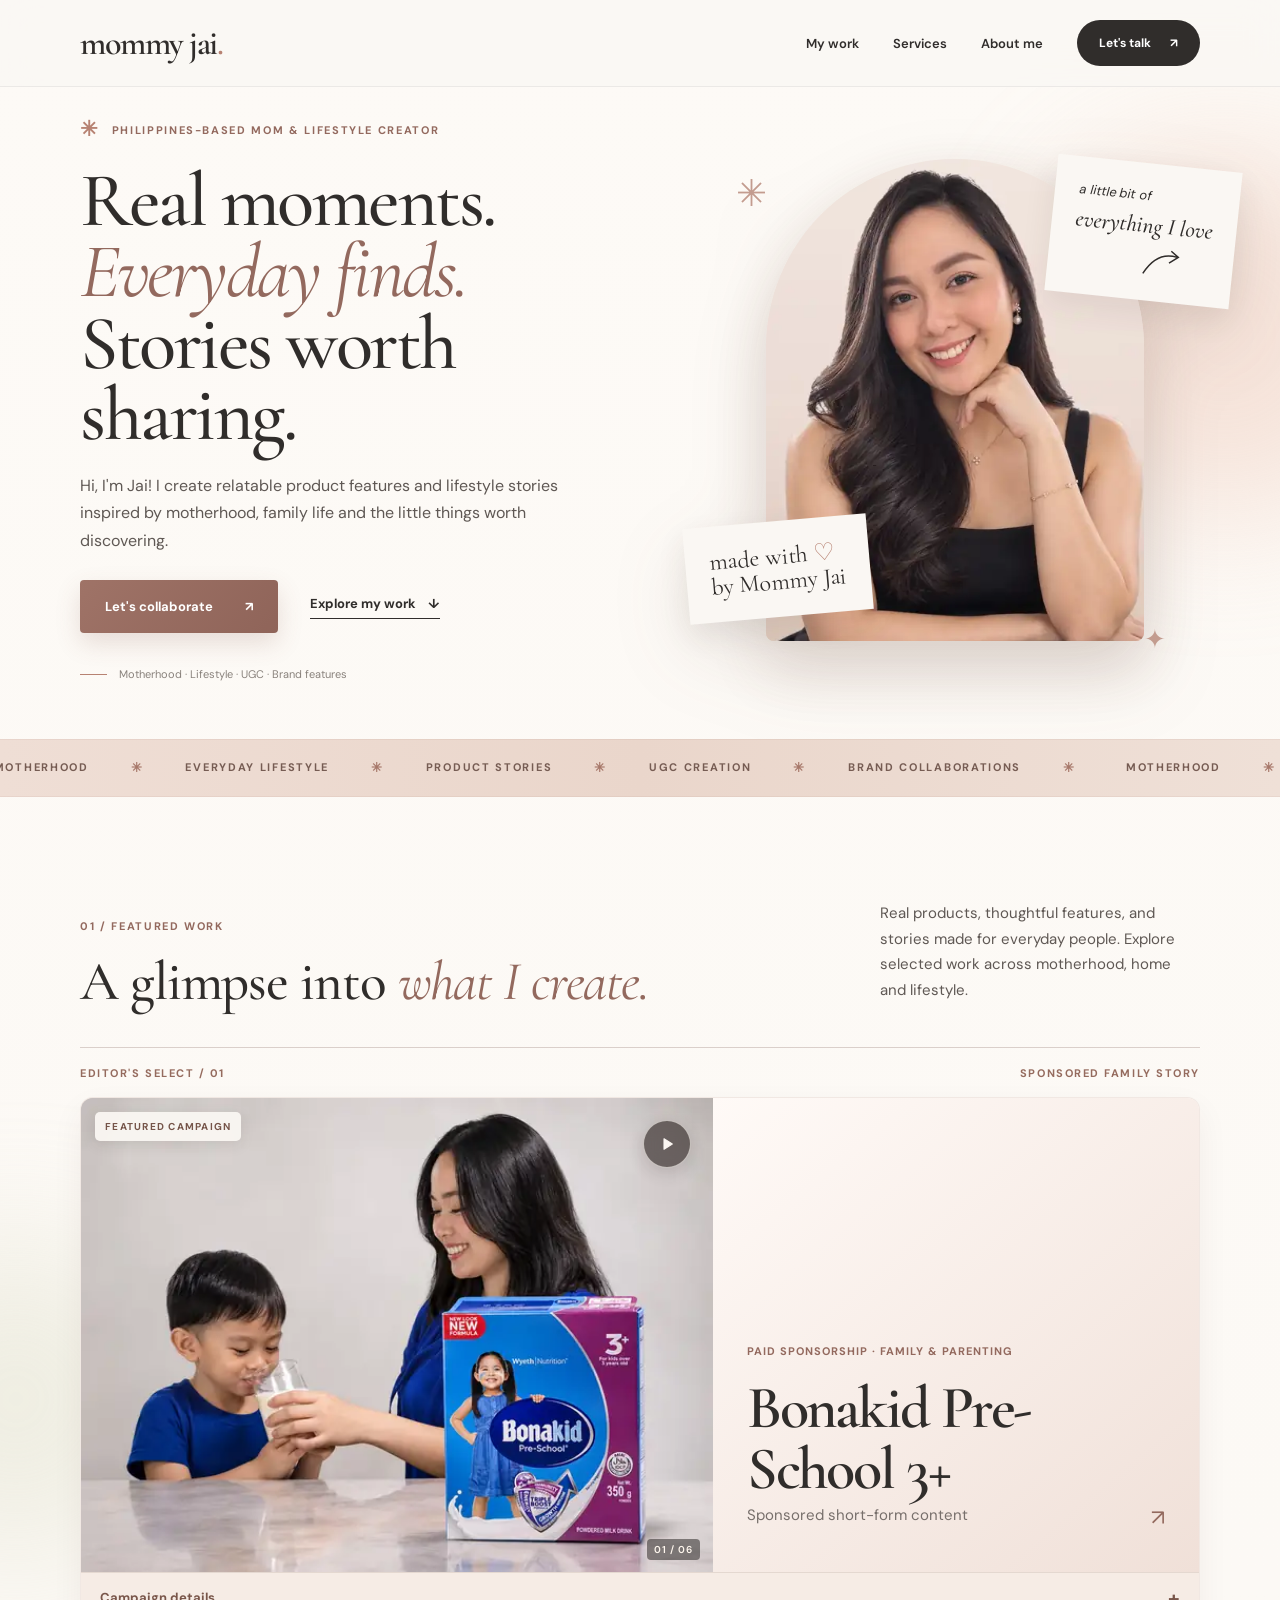
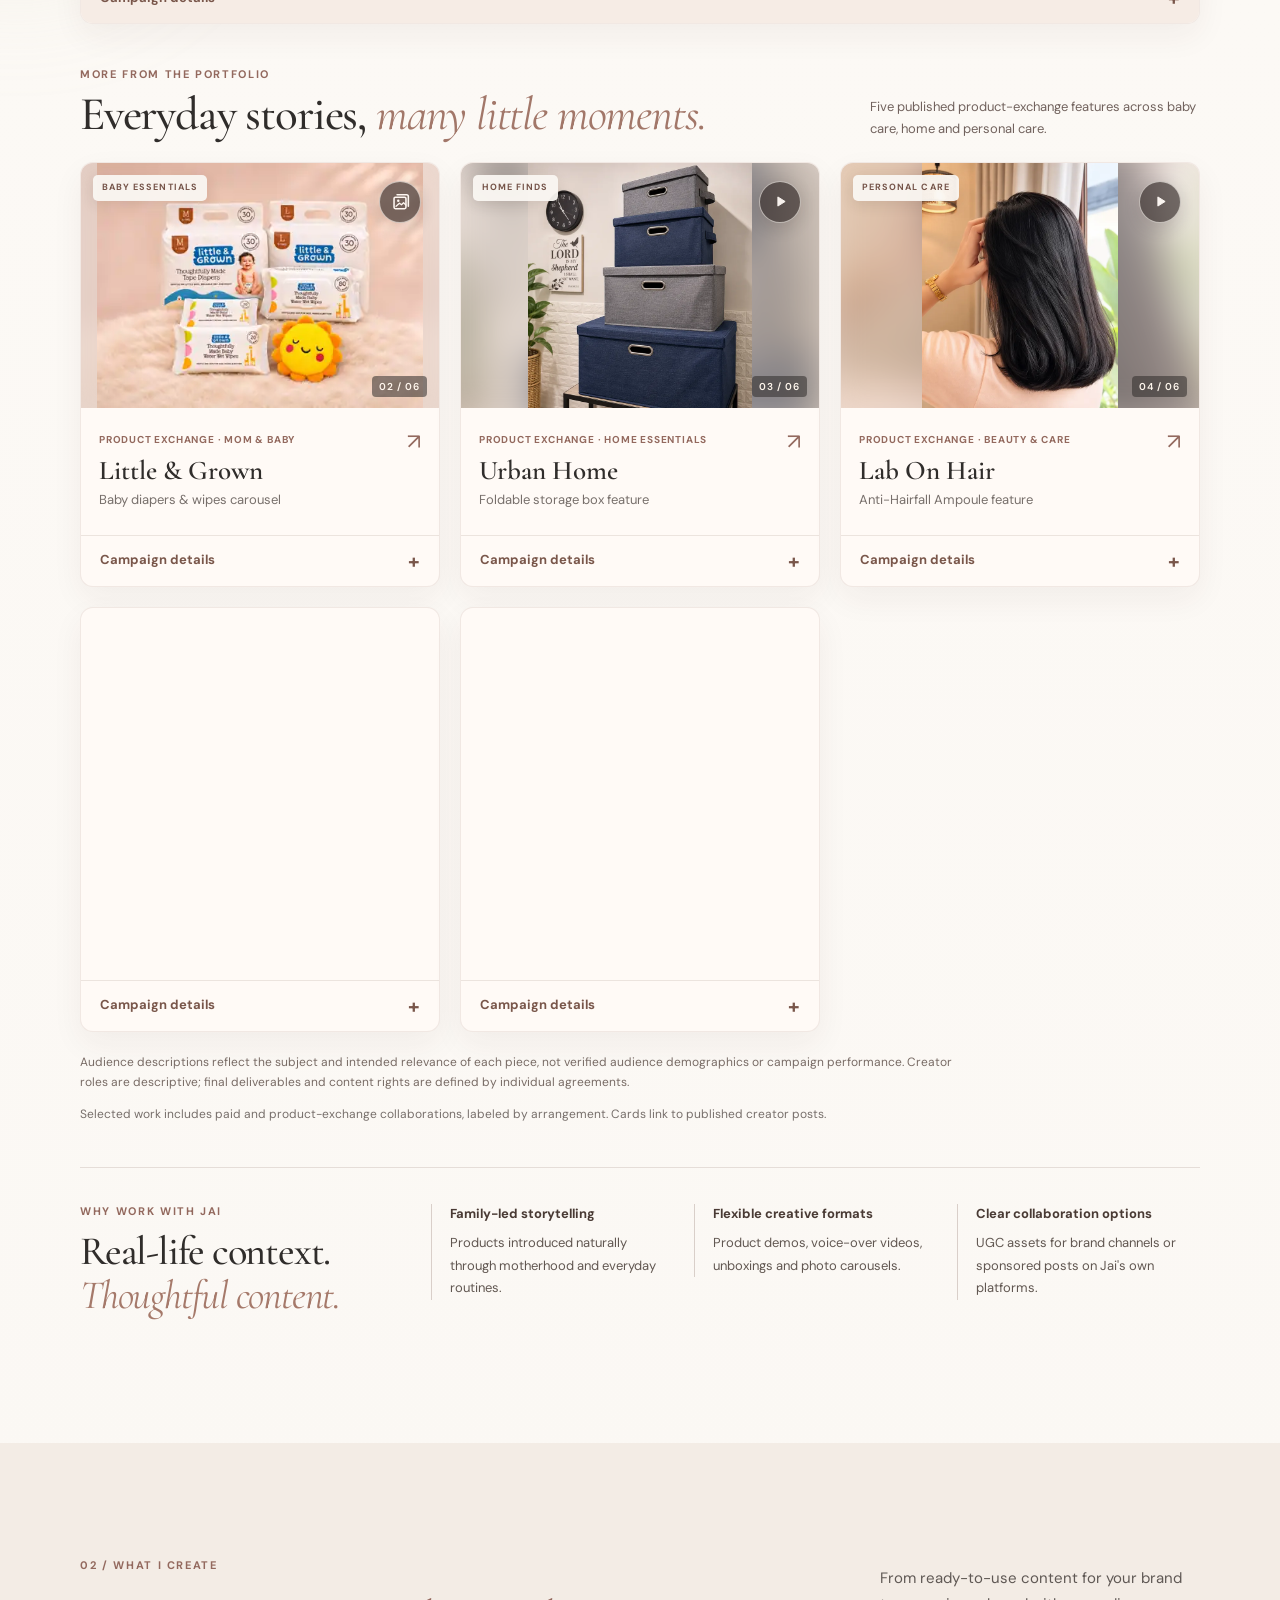
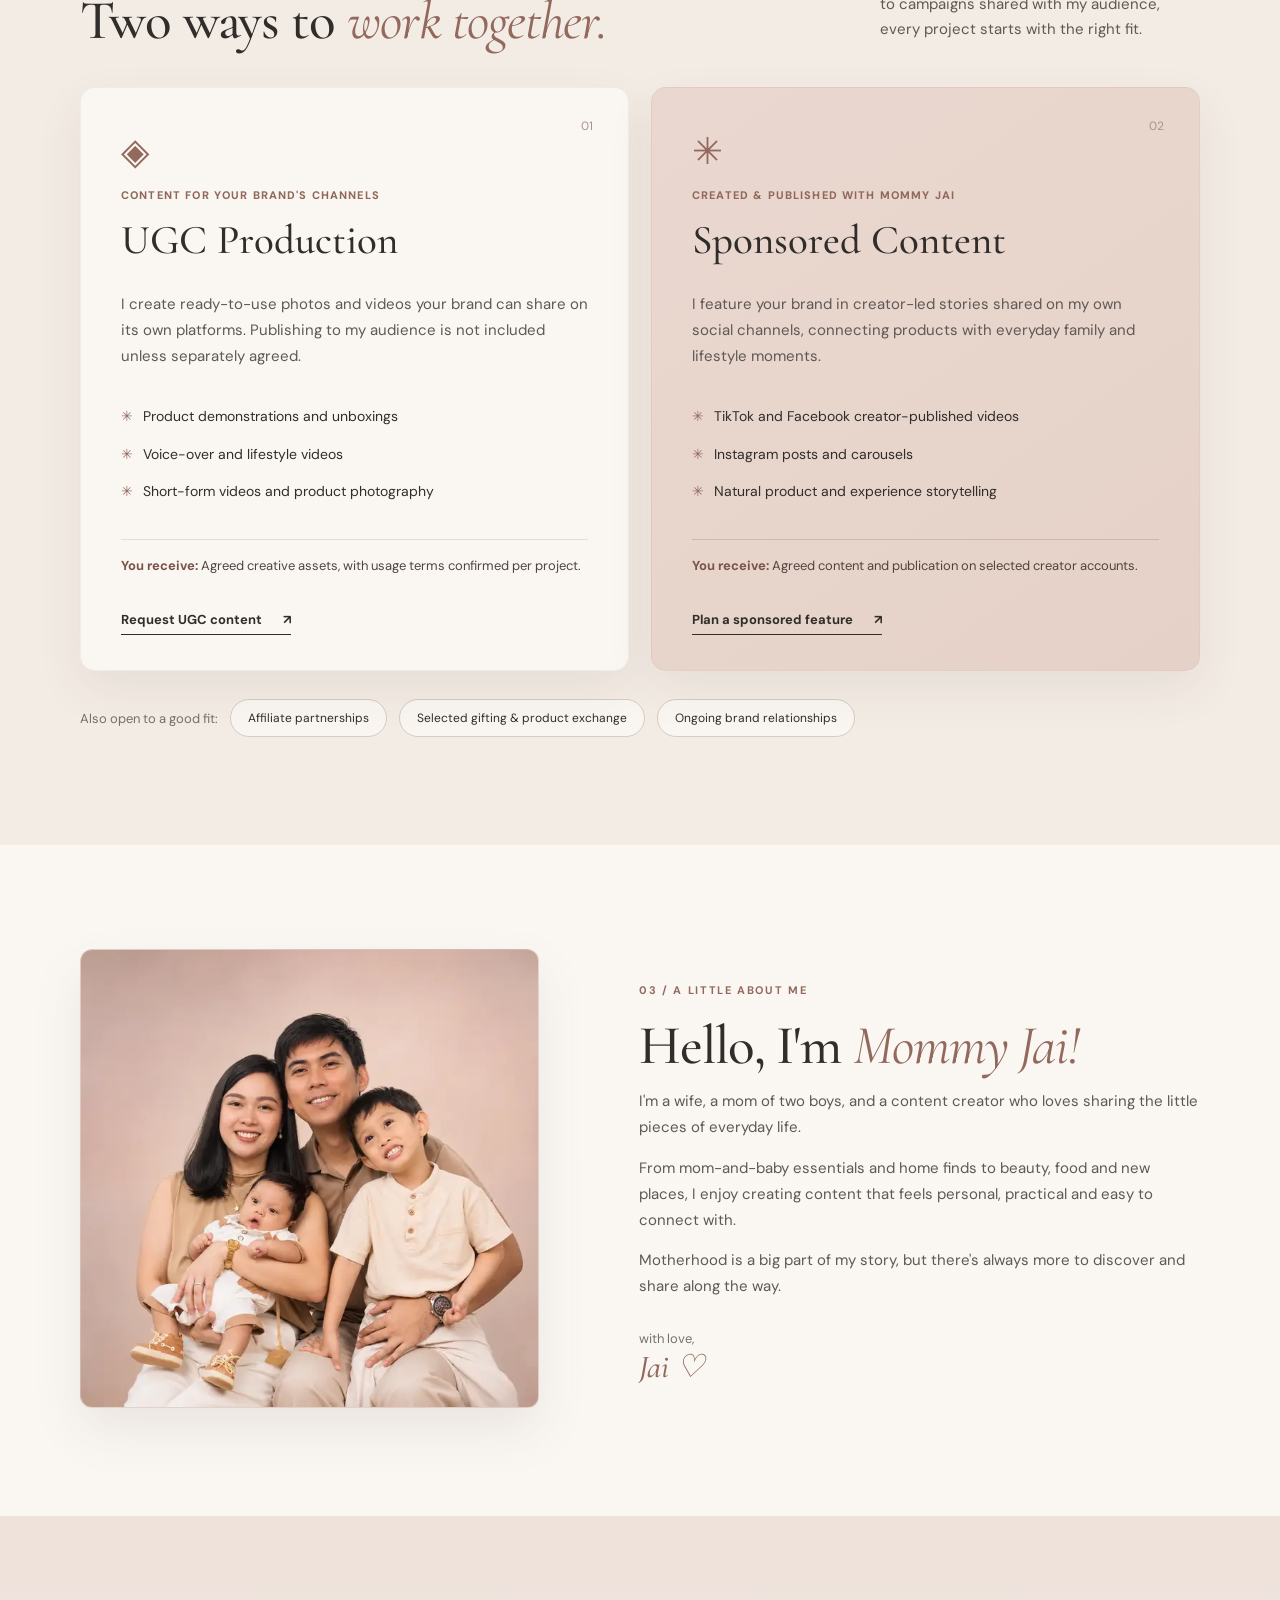
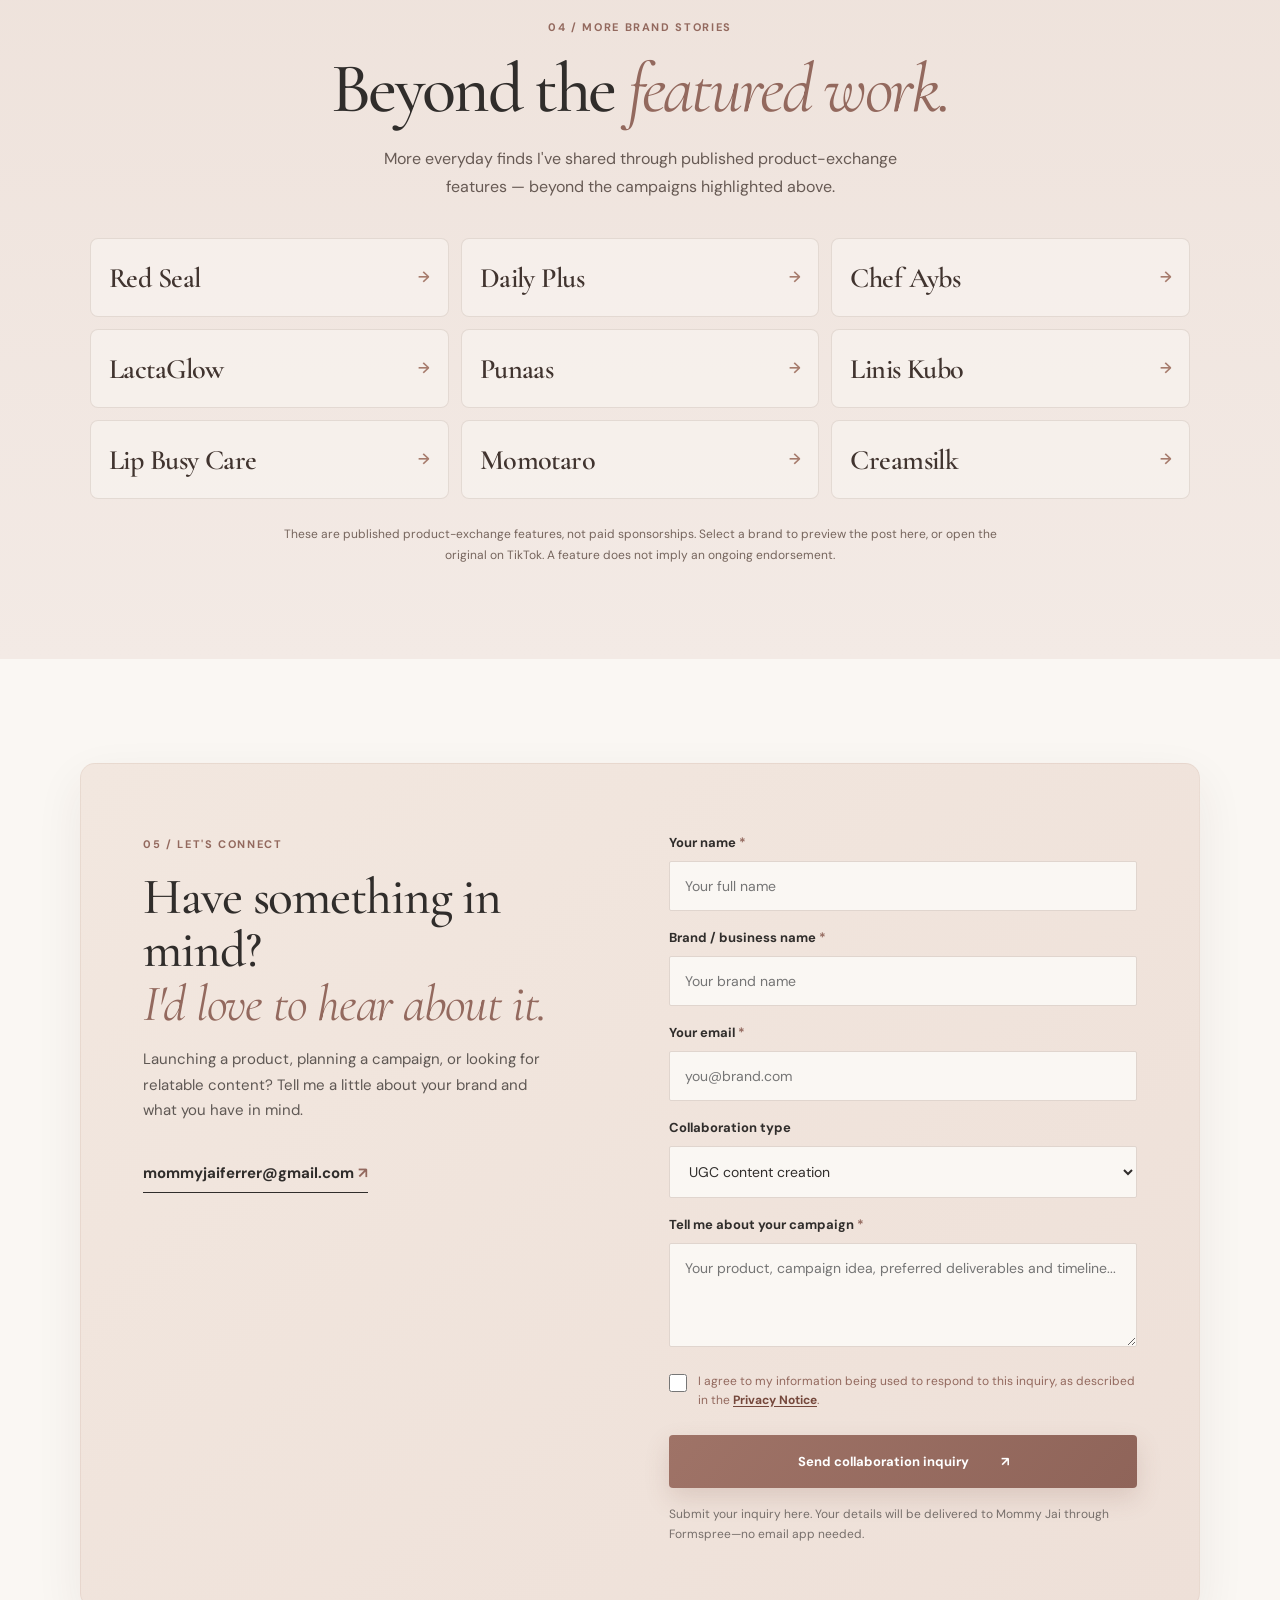
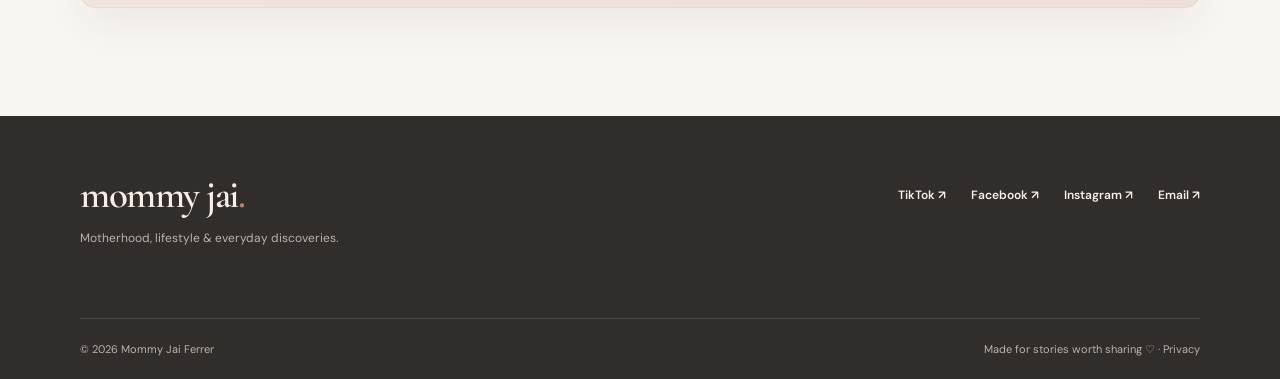
==== index.html @ ddd720f0 "V4.4 add Creamsilk published Hair Repair Treatment TikTok story" ====
<!doctype html>
<html lang="en">
<head>
  <meta charset="utf-8">
  <meta name="viewport" content="width=device-width, initial-scale=1">
  <meta name="theme-color" content="#faf7f3">
  <meta name="description" content="Meet Mommy Jai Ferrer, a Philippines-based mom and lifestyle content creator available for UGC production, sponsored content and thoughtful brand collaborations.">
  <link rel="canonical" href="https://mommy-jai-portfolio.pages.dev/">
  <meta name="robots" content="index, follow, max-image-preview:large">
  <meta property="og:type" content="website">
  <meta property="og:locale" content="en_PH">
  <meta property="og:site_name" content="Mommy Jai Ferrer">
  <meta property="og:url" content="https://mommy-jai-portfolio.pages.dev/">
  <meta property="og:title" content="Mommy Jai Ferrer — Mom & Lifestyle Content Creator">
  <meta property="og:description" content="Real moments. Everyday finds. Stories worth sharing. Explore creator work and collaborate with Mommy Jai.">
  <meta property="og:image" content="https://mommy-jai-portfolio.pages.dev/assets/mommy-jai-social-preview.jpg">
  <meta property="og:image:secure_url" content="https://mommy-jai-portfolio.pages.dev/assets/mommy-jai-social-preview.jpg">
  <meta property="og:image:type" content="image/jpeg">
  <meta property="og:image:width" content="1200">
  <meta property="og:image:height" content="630">
  <meta property="og:image:alt" content="Mommy Jai Ferrer portrait with the message Real moments. Everyday finds. Stories worth sharing.">
  <meta name="twitter:card" content="summary_large_image">
  <meta name="twitter:title" content="Mommy Jai Ferrer — UGC & Lifestyle Content Creator">
  <meta name="twitter:description" content="Real moments. Everyday finds. Stories worth sharing. Explore creator work and thoughtful brand collaborations.">
  <meta name="twitter:image" content="https://mommy-jai-portfolio.pages.dev/assets/mommy-jai-social-preview.jpg">
  <meta name="twitter:image:alt" content="Mommy Jai Ferrer creator portfolio and portrait">
  <title>Mommy Jai Ferrer | UGC & Lifestyle Content Creator</title>
  <script type="application/ld+json">
  {
    "@context": "https://schema.org",
    "@graph": [
      {
        "@type": "WebSite",
        "@id": "https://mommy-jai-portfolio.pages.dev/#website",
        "url": "https://mommy-jai-portfolio.pages.dev/",
        "name": "Mommy Jai Ferrer — Creator Portfolio",
        "description": "UGC production, sponsored content, lifestyle storytelling and brand collaborations by Mommy Jai Ferrer.",
        "inLanguage": "en-PH",
        "publisher": {"@id": "https://mommy-jai-portfolio.pages.dev/#creator"}
      },
      {
        "@type": "Person",
        "@id": "https://mommy-jai-portfolio.pages.dev/#creator",
        "name": "Mommy Jai Ferrer",
        "url": "https://mommy-jai-portfolio.pages.dev/",
        "image": "https://mommy-jai-portfolio.pages.dev/assets/jai-portrait-blush.webp",
        "jobTitle": "Mom and Lifestyle Content Creator",
        "description": "Philippines-based creator making motherhood, lifestyle and product storytelling content.",
        "sameAs": [
          "https://www.tiktok.com/@jai_bentor",
          "https://www.facebook.com/mommy.jaiferrer",
          "https://www.instagram.com/jaaaiii_bentor"
        ]
      }
    ]
  }
  </script>
  <link rel="icon" href="assets/favicon.svg" type="image/svg+xml">
  <link rel="preconnect" href="https://fonts.googleapis.com">
  <link rel="preconnect" href="https://fonts.gstatic.com" crossorigin>
  <link href="https://fonts.googleapis.com/css2?family=Cormorant+Garamond:wght@400;500;600&family=DM+Sans:wght@400;500;600;700&display=swap" rel="stylesheet">
  <link rel="stylesheet" href="styles.css?v=4.4.0">
  <script src="script.js?v=1.8.1" defer></script>
  <script src="ticker.js?v=1.3.5" defer></script>
</head>
<body>
  <div class="scroll-progress" aria-hidden="true"><span></span></div>
  <a class="skip-link" href="#main">Skip to content</a>
  <header class="site-header" id="top">
    <div class="container header-row">
      <a class="wordmark" href="#top" aria-label="Mommy Jai Ferrer, back to top">mommy jai<span>.</span></a>
      <nav class="desktop-nav" aria-label="Main navigation">
        <a href="#work">My work</a><a href="#services">Services</a><a href="#about">About me</a>
      </nav>
      <a class="header-cta" href="#contact">Let's talk <span aria-hidden="true">↗︎</span></a>
      <button class="menu-toggle" aria-expanded="false" aria-controls="mobile-nav" aria-label="Open menu"><span></span><span></span></button>
    </div>
    <nav id="mobile-nav" class="mobile-nav" aria-label="Mobile navigation" hidden>
      <a href="#work">My work</a><a href="#services">Services</a><a href="#about">About me</a><a href="#contact">Let's talk</a>
    </nav>
  </header>

  <main id="main">
    <div class="ambient-glow glow-a" aria-hidden="true"></div>
    <div class="ambient-glow glow-b" aria-hidden="true"></div>
    <section class="hero container" aria-labelledby="hero-title">
      <div class="hero-copy">
        <div class="eyebrow"><span class="small-star" aria-hidden="true">✳︎</span> PHILIPPINES-BASED MOM & LIFESTYLE CREATOR</div>
        <h1 id="hero-title">Real moments.<br><em>Everyday finds.</em><br>Stories worth sharing.</h1>
        <p class="hero-lead">Hi, I'm Jai! I create relatable product features and lifestyle stories inspired by motherhood, family life and the little things worth discovering.</p>
        <div class="hero-actions"><a class="button button-primary" href="#contact">Let's collaborate <span aria-hidden="true">↗︎</span></a><a class="text-link" href="#work">Explore my work <span aria-hidden="true">↓</span></a></div>
        <div class="hero-meta"><span class="meta-line"></span><span>Motherhood · Lifestyle · UGC · Brand features</span></div>
      </div>
      <div class="hero-visual" aria-label="Portrait of Mommy Jai Ferrer with editorial accents">
        <div class="portrait-frame">
          <img class="portrait-img" src="assets/jai-portrait-blush.webp?v=1" alt="Mommy Jai Ferrer smiling in her portrait" width="480" height="640" decoding="async" loading="eager" fetchpriority="high" onerror="this.hidden=true; this.parentElement.classList.add('no-photo')">
          <div class="portrait-fallback" aria-hidden="true"><span>J</span><small>A PHOTO OF JAI<br>GOES HERE</small></div>
        </div>
        <div class="visual-sticker sticker-top">a little bit of<br><b>everything I love</b><svg viewBox="0 0 35 30" aria-hidden="true"><path d="M2 26 Q13 4 32 8 M26 3L33 8L25 14" fill="none" stroke="currentColor" stroke-width="1.4"/></svg></div>
        <div class="visual-sticker sticker-bottom">made with <span aria-hidden="true">♡</span><br>by Mommy Jai</div>
        <span class="orbit orbit-one" aria-hidden="true">✳︎</span><span class="orbit orbit-two" aria-hidden="true">✦</span>
      </div>
    </section>

    <div class="ticker" aria-label="Content specialties: motherhood, everyday lifestyle, product stories, UGC creation, brand collaborations"><div class="ticker-track"><div class="ticker-group"><span>MOTHERHOOD</span><i aria-hidden="true">✳︎</i><span>EVERYDAY LIFESTYLE</span><i aria-hidden="true">✳︎</i><span>PRODUCT STORIES</span><i aria-hidden="true">✳︎</i><span>UGC CREATION</span><i aria-hidden="true">✳︎</i><span>BRAND COLLABORATIONS</span><i aria-hidden="true">✳︎</i></div><div class="ticker-group" aria-hidden="true"><span>MOTHERHOOD</span><i aria-hidden="true">✳︎</i><span>EVERYDAY LIFESTYLE</span><i aria-hidden="true">✳︎</i><span>PRODUCT STORIES</span><i aria-hidden="true">✳︎</i><span>UGC CREATION</span><i aria-hidden="true">✳︎</i><span>BRAND COLLABORATIONS</span><i aria-hidden="true">✳︎</i></div></div></div>

    <section class="section container work-section" id="work" aria-labelledby="work-title">
      <div class="section-heading"><div><p class="kicker">01 / FEATURED WORK</p><h2 id="work-title">A glimpse into <em>what I create.</em></h2></div><p>Real products, thoughtful features, and stories made for everyday people. Explore selected work across motherhood, home and lifestyle.</p></div>
      <div class="campaign-spotlight" data-campaign-evidence-v3="true">
        <div class="spotlight-eyebrow"><span>EDITOR'S SELECT / 01</span><span>SPONSORED FAMILY STORY</span></div>
        <article class="campaign-item campaign-item-featured" data-embed-kind="facebook-video" data-embed-ref="https://www.facebook.com/mommy.jaiferrer/videos/939794215313594/"><a class="work-card" aria-haspopup="dialog" href="https://www.facebook.com/share/r/1Drhd2gKty/?mibextid=wwXIfr" target="_blank" rel="noopener noreferrer" aria-label="Open Bonakid Pre-School 3+ video campaign preview">
          <div class="work-art art-bonakid work-art-photo"><span class="media-cue media-cue-video" aria-hidden="true"><svg viewBox="0 0 24 24" fill="none" focusable="false"><path d="M9 6.8v10.4L17.3 12 9 6.8Z" fill="currentColor" stroke="currentColor" stroke-width="1.1" stroke-linejoin="round"/></svg></span><img class="campaign-thumb" src="assets/bonakid-flagship-fidelity-v31.webp?v=1" alt="Mommy Jai and Jacob with Bonakid Pre-School 3+ in a featured campaign image" width="600" height="450" loading="lazy" decoding="async"><span class="art-small campaign-tag">FEATURED CAMPAIGN</span><span class="art-corner campaign-count">01 / 06</span></div>
          <div class="card-info"><div><span class="card-type">PAID SPONSORSHIP · FAMILY & PARENTING</span><h3>Bonakid Pre-School 3+</h3><p>Sponsored short-form content</p></div><span class="card-arrow" aria-hidden="true">↗︎</span></div>
        </a><details class="campaign-details"><summary><span>Campaign details</span><span class="details-chevron" aria-hidden="true">+</span></summary><dl class="campaign-facts"><div><dt>Audience fit</dt><dd>Parents and caregivers of preschool-age children</dd></div><div><dt>Content</dt><dd>Sponsored short-form family video · Facebook Reel</dd></div><div><dt>Creator role</dt><dd>Creator-presented family and product storytelling</dd></div></dl><a class="case-source" href="https://www.facebook.com/share/r/1Drhd2gKty/?mibextid=wwXIfr" target="_blank" rel="noopener noreferrer">Watch the sponsored Reel <span aria-hidden="true">↗︎</span></a></details></article>
      </div>
      <div class="campaign-gallery-heading"><div><p class="kicker">MORE FROM THE PORTFOLIO</p><h3>Everyday stories, <em>many little moments.</em></h3></div><p>Five published product-exchange features across baby care, home and personal care.</p></div>
      <div class="work-grid work-gallery">
        <article class="campaign-item" data-embed-kind="facebook-post" data-embed-ref="https://www.facebook.com/story.php?story_fbid=1440024724977572&amp;id=100069101744033"><a class="work-card" aria-haspopup="dialog" href="https://www.facebook.com/share/p/1AbX6gUsrn/?mibextid=wwXIfr" target="_blank" rel="noopener noreferrer" aria-label="Open Little &amp; Grown campaign photo carousel preview">
          <div class="work-art art-little work-art-photo little-grown-photo"><img class="little-grown-photo-img" src="assets/little-grown-featured-v39.webp?v=1" alt="Little & Grown tape diapers and baby wipes displayed with a yellow plush sun on a soft ivory fur surface" width="420" height="315" loading="lazy" decoding="async"><span class="media-cue media-cue-gallery" aria-hidden="true"><svg viewBox="0 0 24 24" fill="none" focusable="false"><rect x="5.5" y="6.8" width="13" height="12.5" rx="1.5" stroke="currentColor" stroke-width="1.7"/><path d="M8.8 4h10.3a2 2 0 0 1 2 2v10.6" stroke="currentColor" stroke-width="1.7" stroke-linecap="round"/><circle cx="10.1" cy="10.6" r="1.35" fill="currentColor"/><path d="m7.7 16.6 3.7-3.3 2.2 1.7 2.3-2.2 2.6 2.6" stroke="currentColor" stroke-width="1.4" stroke-linecap="round" stroke-linejoin="round"/></svg></span><span class="campaign-tag little-grown-tag">BABY ESSENTIALS</span><span class="art-corner campaign-count little-grown-count">02 / 06</span></div>
          <div class="card-info"><div><span class="card-type">PRODUCT EXCHANGE · MOM & BABY</span><h3>Little & Grown</h3><p>Baby diapers & wipes carousel</p></div><span class="card-arrow" aria-hidden="true">↗︎</span></div>
        </a><details class="campaign-details"><summary><span>Campaign details</span><span class="details-chevron" aria-hidden="true">+</span></summary><dl class="campaign-facts"><div><dt>Audience fit</dt><dd>Parents and caregivers shopping for baby essentials</dd></div><div><dt>Content</dt><dd>Baby-care product photography and carousel · Facebook</dd></div><div><dt>Creator role</dt><dd>Creator-produced product feature and published post</dd></div></dl><a class="case-source" href="https://www.facebook.com/share/p/1AbX6gUsrn/?mibextid=wwXIfr" target="_blank" rel="noopener noreferrer">View the published carousel <span aria-hidden="true">↗︎</span></a></details></article>
        <article class="campaign-item" data-embed-kind="tiktok" data-embed-ref="7702095610572295444"><a class="work-card" aria-haspopup="dialog" href="https://vt.tiktok.com/ZSpLYFMYC/" target="_blank" rel="noopener noreferrer" aria-label="Open Urban Home campaign video preview">
          <div class="work-art art-urban work-art-photo urban-photo"><span class="media-cue media-cue-video" aria-hidden="true"><svg viewBox="0 0 24 24" fill="none" focusable="false"><path d="M9 6.8v10.4L17.3 12 9 6.8Z" fill="currentColor" stroke="currentColor" stroke-width="1.1" stroke-linejoin="round"/></svg></span><img class="urban-photo-img" src="assets/urban-home-featured.webp?v=1" alt="Four stacked gray and navy fabric storage boxes with oval handles, shown in a warm home interior" width="720" height="788" loading="lazy" decoding="async"><span class="campaign-tag urban-tag">HOME FINDS</span><span class="art-corner campaign-count urban-count">03 / 06</span></div>
          <div class="card-info"><div><span class="card-type">PRODUCT EXCHANGE · HOME ESSENTIALS</span><h3>Urban Home</h3><p>Foldable storage box feature</p></div><span class="card-arrow" aria-hidden="true">↗︎</span></div>
        </a><details class="campaign-details"><summary><span>Campaign details</span><span class="details-chevron" aria-hidden="true">+</span></summary><dl class="campaign-facts"><div><dt>Audience fit</dt><dd>Households looking for practical storage solutions</dd></div><div><dt>Content</dt><dd>Foldable storage-box demonstration · TikTok</dd></div><div><dt>Creator role</dt><dd>Creator-led product demonstration and published video</dd></div></dl><a class="case-source" href="https://vt.tiktok.com/ZSpLYFMYC/" target="_blank" rel="noopener noreferrer">Watch the product demo <span aria-hidden="true">↗︎</span></a></details></article>
        <article class="campaign-item" data-embed-kind="tiktok" data-embed-ref="7703090772916047125"><a class="work-card" aria-haspopup="dialog" href="https://vt.tiktok.com/ZSpLFk1q6/" target="_blank" rel="noopener noreferrer" aria-label="Open Lab On Hair campaign video preview">
          <div class="work-art art-hair work-art-photo hair-photo"><span class="media-cue media-cue-video" aria-hidden="true"><svg viewBox="0 0 24 24" fill="none" focusable="false"><path d="M9 6.8v10.4L17.3 12 9 6.8Z" fill="currentColor" stroke="currentColor" stroke-width="1.1" stroke-linejoin="round"/></svg></span><img class="hair-photo-img" src="assets/lab-on-hair-featured.webp?v=1" alt="Smooth, glossy dark hair viewed from behind in warm natural light" width="600" height="750" loading="lazy" decoding="async"><span class="campaign-tag hair-tag">PERSONAL CARE</span><span class="art-corner campaign-count hair-count">04 / 06</span></div>
          <div class="card-info"><div><span class="card-type">PRODUCT EXCHANGE · BEAUTY & CARE</span><h3>Lab On Hair</h3><p>Anti-Hairfall Ampoule feature</p></div><span class="card-arrow" aria-hidden="true">↗︎</span></div>
        </a><details class="campaign-details"><summary><span>Campaign details</span><span class="details-chevron" aria-hidden="true">+</span></summary><dl class="campaign-facts"><div><dt>Audience fit</dt><dd>Personal-care shoppers interested in hair routines</dd></div><div><dt>Content</dt><dd>Anti-hairfall ampoule product feature · TikTok</dd></div><div><dt>Creator role</dt><dd>Creator-presented personal-care content</dd></div></dl><a class="case-source" href="https://vt.tiktok.com/ZSpLFk1q6/" target="_blank" rel="noopener noreferrer">View the published feature <span aria-hidden="true">↗︎</span></a></details></article>
        <article class="campaign-item" data-embed-kind="tiktok" data-embed-ref="7695758994765368597"><a class="work-card" aria-haspopup="dialog" href="https://vt.tiktok.com/ZSpLF5Qos/" target="_blank" rel="noopener noreferrer" aria-label="Open Colgate campaign video preview">
          <div class="work-art art-colgate work-art-photo colgate-photo"><img class="colgate-photo-img" src="assets/colgate-featured-v40.webp?v=2" alt="Mommy Jai presenting Colgate Harry Potter Sorting Hat Peppermint Flavor toothpaste against a softly lit, warm-neutral background" width="600" height="450" loading="lazy" decoding="async"><span class="media-cue media-cue-video" aria-hidden="true"><svg viewBox="0 0 24 24" fill="none" focusable="false"><path d="M9 6.8v10.4L17.3 12 9 6.8Z" fill="currentColor" stroke="currentColor" stroke-width="1.1" stroke-linejoin="round"/></svg></span><span class="campaign-tag colgate-tag">PERSONAL CARE</span><span class="art-corner campaign-count colgate-count">05 / 06</span></div>
          <div class="card-info"><div><span class="card-type">PRODUCT EXCHANGE · PERSONAL CARE</span><h3>Colgate</h3><p>Harry Potter Sorting Hat Toothpaste</p></div><span class="card-arrow" aria-hidden="true">↗︎</span></div>
        </a><details class="campaign-details"><summary><span>Campaign details</span><span class="details-chevron" aria-hidden="true">+</span></summary><dl class="campaign-facts"><div><dt>Audience fit</dt><dd>Families exploring everyday oral-care products</dd></div><div><dt>Content</dt><dd>Harry Potter-themed toothpaste feature · TikTok</dd></div><div><dt>Creator role</dt><dd>Creator-produced product storytelling and published video</dd></div></dl><a class="case-source" href="https://vt.tiktok.com/ZSpLF5Qos/" target="_blank" rel="noopener noreferrer">Watch the product feature <span aria-hidden="true">↗︎</span></a></details></article>
        <article class="campaign-item" data-embed-kind="tiktok" data-embed-ref="7701088748510956821"><a class="work-card" aria-haspopup="dialog" href="https://vt.tiktok.com/ZSpLYR2b6/" target="_blank" rel="noopener noreferrer" aria-label="Open UniLove campaign video preview">
          <div class="work-art art-unilove work-art-photo unilove-photo"><img class="unilove-photo-img" src="assets/unilove-featured-v38.webp?v=1" alt="Mommy Jai presenting UniLove SlimFit Luxe Baby Pants with a diaper in hand and the packaging behind her" width="720" height="788" loading="lazy" decoding="async"><span class="media-cue media-cue-video" aria-hidden="true"><svg viewBox="0 0 24 24" fill="none" focusable="false"><path d="M9 6.8v10.4L17.3 12 9 6.8Z" fill="currentColor" stroke="currentColor" stroke-width="1.1" stroke-linejoin="round"/></svg></span><span class="campaign-tag unilove-tag">MOM &amp; BABY</span><span class="art-corner campaign-count unilove-count">06 / 06</span></div>
          <div class="card-info"><div><span class="card-type">PRODUCT EXCHANGE · MOM & BABY</span><h3>UniLove</h3><p>Slimfit Luxe Baby Diaper Pants</p></div><span class="card-arrow" aria-hidden="true">↗︎</span></div>
        </a><details class="campaign-details"><summary><span>Campaign details</span><span class="details-chevron" aria-hidden="true">+</span></summary><dl class="campaign-facts"><div><dt>Audience fit</dt><dd>Parents and caregivers researching baby diapers</dd></div><div><dt>Content</dt><dd>Baby diaper-pants product feature · TikTok</dd></div><div><dt>Creator role</dt><dd>Creator-presented baby-essentials content</dd></div></dl><a class="case-source" href="https://vt.tiktok.com/ZSpLYR2b6/" target="_blank" rel="noopener noreferrer">Watch the product feature <span aria-hidden="true">↗︎</span></a></details></article>
      </div>
      <p class="case-disclaimer">Audience descriptions reflect the subject and intended relevance of each piece, not verified audience demographics or campaign performance. Creator roles are descriptive; final deliverables and content rights are defined by individual agreements.</p>
      <p class="work-footnote">Selected work includes paid and product-exchange collaborations, labeled by arrangement. Cards link to published creator posts.</p>
      <div class="creator-value" aria-labelledby="creator-value-title">
        <div class="creator-value-intro"><p class="kicker">WHY WORK WITH JAI</p><h3 id="creator-value-title">Real-life context. <em>Thoughtful content.</em></h3></div>
        <div class="creator-value-points">
          <div><strong>Family-led storytelling</strong><span>Products introduced naturally through motherhood and everyday routines.</span></div>
          <div><strong>Flexible creative formats</strong><span>Product demos, voice-over videos, unboxings and photo carousels.</span></div>
          <div><strong>Clear collaboration options</strong><span>UGC assets for brand channels or sponsored posts on Jai's own platforms.</span></div>
        </div>
      </div>
    </section>

    <section class="section services-section" id="services" aria-labelledby="services-title">
      <div class="container"><div class="section-heading"><div><p class="kicker">02 / WHAT I CREATE</p><h2 id="services-title">Two ways to <em>work together.</em></h2></div><p>From ready-to-use content for your brand to campaigns shared with my audience, every project starts with the right fit.</p></div>
      <div class="services-grid">
        <article class="service-card service-ugc"><span class="service-index">01</span><div class="service-icon" aria-hidden="true">◈</div><p class="service-overline">CONTENT FOR YOUR BRAND'S CHANNELS</p><h3>UGC Production</h3><p>I create ready-to-use photos and videos your brand can share on its own platforms. Publishing to my audience is not included unless separately agreed.</p><ul><li>Product demonstrations and unboxings</li><li>Voice-over and lifestyle videos</li><li>Short-form videos and product photography</li></ul><p class="service-distinction"><strong>You receive:</strong> Agreed creative assets, with usage terms confirmed per project.</p><a class="service-link" href="#contact">Request UGC content <span aria-hidden="true">↗︎</span></a></article>
        <article class="service-card alt service-sponsored"><span class="service-index">02</span><div class="service-icon" aria-hidden="true">✳︎</div><p class="service-overline">CREATED & PUBLISHED WITH MOMMY JAI</p><h3>Sponsored Content</h3><p>I feature your brand in creator-led stories shared on my own social channels, connecting products with everyday family and lifestyle moments.</p><ul><li>TikTok and Facebook creator-published videos</li><li>Instagram posts and carousels</li><li>Natural product and experience storytelling</li></ul><p class="service-distinction"><strong>You receive:</strong> Agreed content and publication on selected creator accounts.</p><a class="service-link" href="#contact">Plan a sponsored feature <span aria-hidden="true">↗︎</span></a></article>
      </div>
      <div class="other-collabs">Also open to a good fit: <span>Affiliate partnerships</span><span>Selected gifting & product exchange</span><span>Ongoing brand relationships</span></div>
      </div>
    </section>

    <section class="section about-section container" id="about" aria-labelledby="about-title"><div class="about-art about-photo"><img class="about-photo-img" src="assets/jai-family-about.webp?v=1" alt="Mommy Jai with her husband and two sons in a warm family portrait" width="640" height="640" loading="lazy" decoding="async"></div><div class="about-copy"><p class="kicker">03 / A LITTLE ABOUT ME</p><h2 id="about-title">Hello, I'm <em>Mommy Jai!</em></h2><p>I'm a wife, a mom of two boys, and a content creator who loves sharing the little pieces of everyday life.</p><p>From mom-and-baby essentials and home finds to beauty, food and new places, I enjoy creating content that feels personal, practical and easy to connect with.</p><p>Motherhood is a big part of my story, but there's always more to discover and share along the way.</p><div class="signature">with love, <strong>Jai ♡</strong></div></div></section>

    <section class="section brand-section brand-section-simplified" id="brands" aria-labelledby="brands-title">
      <div class="container brand-content brand-content-simplified">
        <p class="kicker">04 / MORE BRAND STORIES</p>
        <h2 id="brands-title">Beyond the <em>featured work.</em></h2>
        <p class="brand-introduction">More everyday finds I've shared through published product-exchange features — beyond the campaigns highlighted above.</p>
        <ul class="brand-story-links" aria-label="Additional published brand features">
            <li><a href="https://vt.tiktok.com/ZSpLFYjq2/" target="_blank" rel="noopener noreferrer" data-video-id="7694288854446116117" aria-haspopup="dialog" aria-label="Preview Red Seal published TikTok feature"><span>Red Seal</span><span class="brand-story-arrow" aria-hidden="true">→</span></a></li>
            <li><a href="https://vt.tiktok.com/ZSpLFguwe/" target="_blank" rel="noopener noreferrer" data-video-id="7699162518375124245" aria-haspopup="dialog" aria-label="Preview Daily Plus published TikTok feature"><span>Daily Plus</span><span class="brand-story-arrow" aria-hidden="true">→</span></a></li>
            <li><a href="https://vt.tiktok.com/ZSpLFCJ3S/" target="_blank" rel="noopener noreferrer" data-video-id="7696866273837223188" aria-haspopup="dialog" aria-label="Preview Chef Aybs published TikTok feature"><span>Chef Aybs</span><span class="brand-story-arrow" aria-hidden="true">→</span></a></li>
            <li><a href="https://vt.tiktok.com/ZSpLNGx8L/" target="_blank" rel="noopener noreferrer" data-video-id="7695309493206256917" aria-haspopup="dialog" aria-label="Preview LactaGlow published TikTok feature"><span>LactaGlow</span><span class="brand-story-arrow" aria-hidden="true">→</span></a></li>
            <li><a href="https://vt.tiktok.com/ZSpLYky5P/" target="_blank" rel="noopener noreferrer" data-video-id="7697656920609541397" aria-haspopup="dialog" aria-label="Preview Punaas published TikTok feature"><span>Punaas</span><span class="brand-story-arrow" aria-hidden="true">→</span></a></li>
            <li><a href="https://vt.tiktok.com/ZSpLFsXo3/" target="_blank" rel="noopener noreferrer" data-video-id="7696923492171746561" aria-haspopup="dialog" aria-label="Preview Linis Kubo published TikTok feature"><span>Linis Kubo</span><span class="brand-story-arrow" aria-hidden="true">→</span></a></li>
            <li><a href="https://vt.tiktok.com/ZSpLY4a5q/" target="_blank" rel="noopener noreferrer" data-video-id="7697001655836937492" aria-haspopup="dialog" aria-label="Preview Lip Busy Care published TikTok feature"><span>Lip Busy Care</span><span class="brand-story-arrow" aria-hidden="true">→</span></a></li>
            <li><a href="https://vt.tiktok.com/ZSpYetE6L/" target="_blank" rel="noopener noreferrer" data-video-id="7704348438070054196" aria-haspopup="dialog" aria-label="Preview Momotaro Japan-made baby diapers TikTok feature"><span>Momotaro</span><span class="brand-story-arrow" aria-hidden="true">→</span></a></li>
            <li><a href="https://www.tiktok.com/@mommeeyowww/video/7704734814020177172" target="_blank" rel="noopener noreferrer" data-video-id="7704734814020177172" aria-haspopup="dialog" aria-label="Preview Creamsilk Hair Repair Treatment published TikTok feature"><span>Creamsilk</span><span class="brand-story-arrow" aria-hidden="true">→</span></a></li>
        </ul>
        <p class="brand-legal">These are published product-exchange features, not paid sponsorships. Select a brand to preview the post here, or open the original on TikTok. A feature does not imply an ongoing endorsement.</p>
      </div>
    </section>

    <section class="section contact-section container" id="contact" aria-labelledby="contact-title"><div class="contact-panel"><div class="contact-heading"><p class="kicker">05 / LET'S CONNECT</p><h2 id="contact-title">Have something in mind?<br><em>I'd love to hear about it.</em></h2><p>Launching a product, planning a campaign, or looking for relatable content? Tell me a little about your brand and what you have in mind.</p><a class="contact-email" href="mailto:mommyjaiferrer@gmail.com">mommyjaiferrer@gmail.com <span aria-hidden="true">↗︎</span></a></div><form class="inquiry-form" id="inquiry-form" action="https://formspree.io/f/mdeebebb" method="POST" data-formspree-endpoint="https://formspree.io/f/mdeebebb">
          <input type="hidden" name="_subject" value="New collaboration inquiry | Mommy Jai Ferrer">
          <input type="hidden" name="portfolio_source" id="portfolio-source" value="direct / untagged">
          <input type="hidden" name="portfolio_medium" id="portfolio-medium" value="unspecified">
          <input type="hidden" name="portfolio_campaign" id="portfolio-campaign" value="not tagged">
          <div class="form-honeypot" aria-hidden="true"><label for="inquiry-website">Leave this field blank</label><input id="inquiry-website" name="_gotcha" tabindex="-1" autocomplete="off"></div>
          <label for="contact-name">Your name <span aria-hidden="true">*</span></label>
          <input id="contact-name" name="contact_name" autocomplete="name" required maxlength="100" placeholder="Your full name">
          <label for="brand-name">Brand / business name <span aria-hidden="true">*</span></label>
          <input id="brand-name" name="brand" autocomplete="organization" required maxlength="120" placeholder="Your brand name">
          <label for="contact-email">Your email <span aria-hidden="true">*</span></label>
          <input id="contact-email" name="email" type="email" autocomplete="email" required maxlength="200" placeholder="you@brand.com">
          <label for="inquiry-type">Collaboration type</label>
          <select id="inquiry-type" name="type">
            <option>UGC content creation</option>
            <option>Sponsored content</option>
            <option>Affiliate partnership</option>
            <option>Gifting / product-exchange proposal</option>
            <option>Something else</option>
          </select>
          <label for="inquiry-message">Tell me about your campaign <span aria-hidden="true">*</span></label>
          <textarea id="inquiry-message" name="message" rows="4" maxlength="2000" required placeholder="Your product, campaign idea, preferred deliverables and timeline..."></textarea>
          <label class="form-consent" for="inquiry-consent">
            <input id="inquiry-consent" name="consent" type="checkbox" value="I agree" required>
            <span>I agree to my information being used to respond to this inquiry, as described in the <a href="/privacy" target="_blank" rel="noopener noreferrer">Privacy Notice</a>.</span>
          </label>
          <button class="button button-primary submit-button" type="submit">Send collaboration inquiry <span aria-hidden="true">↗︎</span></button>
          <p class="form-note" id="form-status" role="status" aria-live="polite">Submit your inquiry here. Your details will be delivered to Mommy Jai through Formspree—no email app needed.</p>
          <a class="form-fallback" id="inquiry-email-fallback" href="mailto:mommyjaiferrer@gmail.com" hidden>Send your entered details through your email app instead ↗︎</a>
          <noscript><p class="form-note">You can submit this form directly or email <a href="mailto:mommyjaiferrer@gmail.com">mommyjaiferrer@gmail.com</a> directly.</p></noscript>
        </form></div></section>
  </main>
  <dialog class="campaign-viewer" id="campaign-viewer" aria-labelledby="viewer-title">
    <div class="viewer-top"><span class="viewer-mark">mommy jai. <small>/ featured work</small></span><button type="button" class="viewer-close" id="viewer-close" aria-label="Close viewer">Close <span aria-hidden="true">×</span></button></div>
    <div class="viewer-body">
      <div class="viewer-media"><div class="viewer-stage"><iframe id="viewer-frame" title="Embedded campaign" allow="encrypted-media; fullscreen; picture-in-picture; web-share" allowfullscreen referrerpolicy="strict-origin-when-cross-origin"></iframe></div><p>Video and carousel embeds are hosted by Facebook or TikTok. Playback may be restricted by your browser. <a id="viewer-fallback" href="#" target="_blank" rel="noopener noreferrer">View original post ↗︎</a></p></div>
      <div class="viewer-description"><span class="viewer-category" id="viewer-category"></span><h2 id="viewer-title">Featured campaign</h2><p id="viewer-caption"></p><dl class="viewer-facts" id="viewer-facts"></dl><a id="viewer-original" class="viewer-original" href="#" target="_blank" rel="noopener noreferrer">View original post <span aria-hidden="true">↗︎</span></a><nav class="viewer-controls" aria-label="Browse campaigns"><button type="button" id="viewer-prev">← Previous</button><span id="viewer-count">01 / 06</span><button type="button" id="viewer-next">Next →</button></nav></div>
    </div>
  </dialog>
  <dialog id="brand-story-drawer" class="brand-drawer" aria-labelledby="brand-drawer-title" aria-describedby="brand-drawer-caption">
    <div class="brand-drawer-panel">
      <header class="brand-drawer-header">
        <span class="brand-drawer-identity">mommy jai<span>.</span><small>/ more brand stories</small></span>
        <button class="brand-drawer-close" id="brand-drawer-close" type="button" aria-label="Close brand story drawer">Close <span aria-hidden="true">×</span></button>
      </header>
      <div class="brand-drawer-content" id="brand-drawer-content">
        <div class="brand-drawer-context">
          <p class="brand-drawer-kicker">PUBLISHED PRODUCT-EXCHANGE FEATURE</p>
          <h2 id="brand-drawer-title">Brand story</h2>
          <p id="brand-drawer-caption">A creator-published everyday product story on TikTok.</p>
        </div>
        <div class="brand-drawer-embed" id="brand-drawer-media">
          <iframe id="brand-drawer-frame" title="Published TikTok video" allow="encrypted-media; fullscreen; picture-in-picture; web-share" allowfullscreen referrerpolicy="strict-origin-when-cross-origin"></iframe>
        </div>
        <p class="brand-drawer-note">TikTok controls whether a post can play inside another website. If it cannot, <a id="brand-drawer-fallback" href="#" target="_blank" rel="noopener noreferrer">watch the original on TikTok ↗︎</a>.</p>
        <a id="brand-drawer-original" class="brand-drawer-original" href="#" target="_blank" rel="noopener noreferrer">View original published post <span aria-hidden="true">↗︎</span></a>
      </div>
      <nav class="brand-drawer-navigation" aria-label="Browse more brand stories">
        <button id="brand-drawer-prev" type="button" aria-label="Previous brand story">← Previous</button>
        <span id="brand-drawer-count" aria-live="polite">01 / 07</span>
        <button id="brand-drawer-next" type="button" aria-label="Next brand story">Next →</button>
      </nav>
    </div>
  </dialog>
  <aside class="mobile-cta" id="mobile-cta" aria-label="Quick portfolio actions" aria-hidden="true" inert>
    <a class="mobile-cta-primary" href="#contact"><span aria-hidden="true">✉︎</span> Let's Collaborate <span aria-hidden="true">↗︎</span></a>
    <a class="mobile-cta-secondary" href="#work" aria-label="Explore featured work" title="Explore my work"><span aria-hidden="true">↗︎</span></a>
  </aside>
  <footer class="footer"><div class="container footer-row"><div><a class="wordmark footer-mark" href="#top">mommy jai<span>.</span></a><p>Motherhood, lifestyle & everyday discoveries.</p></div><div class="footer-links"><a href="https://www.tiktok.com/@jai_bentor" target="_blank" rel="noopener noreferrer">TikTok ↗︎</a><a href="https://www.facebook.com/mommy.jaiferrer" target="_blank" rel="noopener noreferrer">Facebook ↗︎</a><a href="https://www.instagram.com/jaaaiii_bentor" target="_blank" rel="noopener noreferrer">Instagram ↗︎</a><a href="mailto:mommyjaiferrer@gmail.com">Email ↗︎</a></div></div><div class="container footer-base"><span>© <span id="year">2026</span> Mommy Jai Ferrer</span><span>Made for stories worth sharing ♡ · <a href="/privacy">Privacy</a></span></div></footer>
</body>
</html>
---- styles.css ----
:root{--ivory:#faf7f3;--cream:#f3ece5;--blush:#eadbd4;--rose:#b78272;--rose-deep:#93695e;--sage:#767b6a;--charcoal:#302d2b;--muted:#776f6b;--line:#e6ddd6;--serif:'Cormorant Garamond',Georgia,serif;--sans:'DM Sans',Arial,sans-serif}*{box-sizing:border-box}html{scroll-behavior:smooth}body{margin:0;background:var(--ivory);color:var(--charcoal);font-family:var(--sans);-webkit-font-smoothing:antialiased}a{color:inherit;text-decoration:none}button,input,select,textarea{font:inherit}button,a,input,select,textarea{-webkit-tap-highlight-color:transparent}a:focus-visible,button:focus-visible,input:focus-visible,select:focus-visible,textarea:focus-visible{outline:3px solid var(--sage);outline-offset:4px}img{max-width:100%}.container{width:min(1120px,calc(100% - 48px));margin:auto}.skip-link{position:absolute;top:-100px;left:16px;background:#fff;padding:12px;z-index:90}.skip-link:focus{top:12px}.site-header{position:relative;z-index:10;border-bottom:1px solid rgba(48,45,43,.07);background:rgba(250,247,243,.94)}.header-row{height:86px;display:flex;align-items:center;gap:34px}.wordmark{font-family:var(--serif);font-size:34px;font-weight:600;letter-spacing:-1.5px;white-space:nowrap}.wordmark span{color:var(--rose)}.desktop-nav{display:flex;gap:34px;margin-left:auto;font-size:13px;font-weight:600}.desktop-nav a:hover,.footer-links a:hover{color:var(--rose-deep)}.header-cta{display:inline-flex;align-items:center;gap:19px;background:var(--charcoal);color:white;border-radius:28px;font-size:12px;font-weight:700;padding:15px 22px}.header-cta:hover{background:#5b4943}.menu-toggle{display:none;border:0;background:none;padding:9px;cursor:pointer}.menu-toggle span{display:block;height:2px;width:23px;background:var(--charcoal);margin:5px}.mobile-nav{display:none}.hero{display:grid;grid-template-columns:1.07fr .93fr;min-height:620px;gap:65px;align-items:center;padding-top:65px;padding-bottom:88px}.eyebrow,.kicker{font-size:11px;letter-spacing:2px;font-weight:700;color:var(--rose-deep)}.eyebrow{display:flex;gap:12px;align-items:center}.small-star{font-size:21px;color:var(--rose);line-height:1}.hero h1{font-family:var(--serif);font-size:clamp(57px,6vw,92px);font-weight:500;line-height:.93;letter-spacing:-2.5px;margin:32px 0 27px}.hero h1 em,h2 em{font-weight:400;color:var(--rose-deep)}.hero-lead{font-size:16px;line-height:1.9;color:var(--muted);max-width:490px}.hero-actions{display:flex;align-items:center;gap:32px;margin-top:32px}.button{display:inline-flex;justify-content:center;align-items:center;gap:32px;border:0;border-radius:4px;padding:18px 25px;font-size:13px;font-weight:700;cursor:pointer}.button-primary{background:var(--rose-deep);color:white}.button-primary:hover{background:#755249}.text-link{font-size:13px;font-weight:700;border-bottom:1px solid var(--charcoal);padding-bottom:6px}.text-link span{margin-left:9px}.hero-meta{display:flex;align-items:center;gap:12px;margin-top:55px;font-size:11px;color:#89827c}.meta-line{width:27px;height:1px;background:var(--rose)}.hero-visual{height:530px;position:relative;display:flex;align-items:center;justify-content:center}.portrait-frame{background:linear-gradient(160deg,#e4c7b9,#b88979 48%,#a87b6c);width:77%;height:91%;border-radius:210px 210px 9px 9px;position:relative;overflow:hidden}.portrait-img{width:100%;height:100%;object-fit:cover;object-position:center 22%}.portrait-fallback{display:none;position:absolute;inset:0;align-items:center;justify-content:center;flex-direction:column;color:#f7ece4}.portrait-frame.no-photo .portrait-fallback{display:flex}.portrait-fallback>span{font-family:var(--serif);font-size:220px;font-style:italic;opacity:.35;line-height:1}.portrait-fallback small{font-size:10px;letter-spacing:3px;text-align:center;line-height:2}.visual-sticker{position:absolute;background:#faf7f3;box-shadow:0 9px 35px #302d2b10;padding:23px 24px;font-size:13px;line-height:1.6;z-index:1}.sticker-top{top:60px;right:-10px;transform:rotate(6deg);font-style:italic}.sticker-top b{font-family:var(--serif);font-size:23px;font-weight:500}.sticker-top svg{width:38px;display:block;margin:1px 0 0 70px}.sticker-bottom{bottom:48px;left:-23px;transform:rotate(-5deg);font-family:var(--serif);font-size:24px;line-height:1.05}.sticker-bottom span{color:var(--rose)}.orbit{position:absolute;color:#c39c8f}.orbit-one{top:34px;left:27px;font-size:37px}.orbit-two{bottom:9px;right:34px;font-size:26px}.ticker{background:#e9d8cf;padding:21px 0;overflow:hidden;text-align:center}.ticker-inner{white-space:nowrap;font-size:11px;letter-spacing:2.1px;font-weight:700;color:#765c53}.ticker-inner span{color:#b78272;margin:0 25px}.section{padding-top:112px;padding-bottom:115px;scroll-margin-top:25px}.section-heading{display:flex;justify-content:space-between;gap:70px;align-items:end;margin-bottom:45px}.section-heading>div{flex:1.2}.section-heading>p{flex:.8;max-width:320px;line-height:1.85;font-size:14px;color:var(--muted);margin:0 0 7px}h2{font-family:var(--serif);font-weight:500;line-height:1.01;font-size:clamp(43px,4.5vw,65px);letter-spacing:-1.1px;margin:20px 0 0}.work-grid{display:grid;grid-template-columns:repeat(3,minmax(0,1fr));gap:30px 23px}.work-card{min-width:0;display:block}.work-art{height:300px;position:relative;overflow:hidden;display:flex;flex-direction:column;align-items:flex-start;justify-content:end;padding:29px;transition:transform .25s ease,filter .25s ease}.work-card:hover .work-art{filter:saturate(1.15)}.art-bonakid{background:radial-gradient(circle at 70% 15%,#f6ead7 0 15%,transparent 16%),linear-gradient(135deg,#c9ac95,#ae826a);color:#fff8ef}.art-little{background:radial-gradient(circle at 74% 20%,#f6e6df 0 17%,transparent 18%),linear-gradient(145deg,#d9bdb2,#b8958b);color:#fff9f2}.art-urban{background:linear-gradient(145deg,#bbc2af,#848d75);color:#fffaf1}.art-hair{background:linear-gradient(145deg,#e5c7b7,#bc9183);color:#fff7f0}.art-colgate{background:linear-gradient(145deg,#d5bea8,#b18e78);color:#fffaf3}.art-unilove{background:linear-gradient(145deg,#d4cab5,#a7ab8d);color:#fffaf0}.art-ornament{position:absolute;right:18px;top:0;font-family:var(--serif);font-size:175px;opacity:.21;line-height:1}.art-small{font-size:10px;letter-spacing:2px;font-weight:700;margin-bottom:auto}.art-main{font-family:var(--serif);font-size:46px;line-height:.97;letter-spacing:-1px;position:relative}.art-main i{font-weight:400}.art-corner{position:absolute;right:25px;bottom:24px;font-size:10px;letter-spacing:1px}.card-info{display:flex;justify-content:space-between;align-items:flex-start;gap:8px;padding:19px 0}.card-type{font-size:10px;letter-spacing:1.2px;font-weight:700;color:var(--rose-deep)}.card-info h3{font-family:var(--serif);font-size:29px;font-weight:600;margin:7px 0 2px}.card-info p{font-size:12px;color:var(--muted);margin:4px 0}.card-arrow{font-size:22px;color:var(--rose-deep);transition:transform .2s}.work-card:hover .card-arrow{transform:translate(3px,-3px)}.work-footnote{font-size:12px;color:var(--muted);margin-top:20px;line-height:1.8}.services-section{background:#f3ece5}.services-grid{display:grid;grid-template-columns:1fr 1fr;gap:22px}.service-card{position:relative;background:var(--ivory);padding:42px 42px 37px;min-height:420px;display:flex;flex-direction:column}.service-card.alt{background:#e8d7cf}.service-index{position:absolute;right:35px;top:30px;color:#a7958d;font-size:12px}.service-icon{font-size:37px;color:var(--rose-deep)}.service-card h3{font-family:var(--serif);font-size:42px;font-weight:500;margin:16px 0 12px}.service-card p{font-size:14px;line-height:1.9;color:#625e5a}.service-card ul{list-style:none;padding:0;margin:13px 0 28px}.service-card li{padding:8px 0 8px 22px;position:relative;font-size:13px}.service-card li:before{content:'✳︎';position:absolute;left:0;color:var(--rose-deep)}.service-link{border-bottom:1px solid currentColor;align-self:start;padding-bottom:6px;margin-top:auto;font-size:13px;font-weight:700}.service-link span{margin-left:18px}.other-collabs{display:flex;align-items:center;gap:12px;flex-wrap:wrap;margin-top:28px;font-size:13px;color:var(--muted)}.other-collabs span{border:1px solid #d8cbc3;border-radius:30px;padding:10px 17px;color:var(--charcoal);font-size:12px}.about-section{display:grid;grid-template-columns:.9fr 1.1fr;gap:100px;align-items:center}.about-art{background:#e9d5ca;min-height:470px;display:flex;align-items:center;justify-content:center;padding:40px;position:relative}.about-art:after{content:'';position:absolute;border:1px solid #fff5ed;inset:23px}.about-art-inner{text-align:center;z-index:1}.big-star{font-size:100px;color:#fff3ed;display:block;line-height:1.1}.about-script{font-family:var(--serif);font-size:85px;font-style:italic;color:#856b5e;line-height:1.3;display:block}.about-mini{font-size:10px;letter-spacing:3px;line-height:2.2;color:#806e66}.about-copy p:not(.kicker){font-size:15px;color:var(--muted);line-height:2}.signature{margin-top:30px;font-size:13px;color:var(--muted)}.signature strong{display:block;font-family:var(--serif);font-size:32px;font-style:italic;color:var(--rose-deep);font-weight:500}.brand-section{background:#eee2db}.brand-content{text-align:center}.brand-content h2{max-width:670px;margin:15px auto 22px}.brand-content>p:not(.kicker){max-width:665px;margin:auto;line-height:1.85;font-size:14px;color:var(--muted)}.brand-content .brand-group-label{font-family:var(--sans);font-size:10px;font-weight:700;letter-spacing:.19em;margin:38px auto 0;color:#916b60}.brand-list{display:flex;flex-wrap:wrap;justify-content:center;align-items:center;gap:14px 28px;margin:19px auto 24px;max-width:940px}.brand-list span{font-family:var(--serif);font-weight:600;font-size:clamp(22px,2.35vw,29px);line-height:1.14}.brand-list-pending{margin-top:19px;margin-bottom:27px}.brand-list-pending span{font-size:clamp(20px,2vw,25px);color:#705c53}.brand-content small{display:block;max-width:740px;margin:0 auto;font-size:11px;line-height:1.7;color:var(--muted)}.contact-section{padding-bottom:115px}.contact-panel{display:grid;grid-template-columns:1fr 1fr;gap:75px;background:#f2e7df;padding:70px}.contact-heading h2{font-size:clamp(43px,4vw,58px)}.contact-heading>p:not(.kicker){font-size:14px;color:var(--muted);line-height:1.9;max-width:410px}.contact-email{display:inline-block;font-size:15px;border-bottom:1px solid var(--charcoal);padding-bottom:9px;margin-top:24px;font-weight:700}.contact-email span{color:var(--rose-deep)}.inquiry-form{display:flex;flex-direction:column;gap:10px}.inquiry-form label{font-size:12px;font-weight:700;margin-top:8px}.inquiry-form label span{color:var(--rose-deep)}.inquiry-form input,.inquiry-form select,.inquiry-form textarea{background:var(--ivory);width:100%;border:1px solid #e0d5ce;border-radius:2px;padding:14px 15px;outline-offset:3px;color:var(--charcoal);font-size:13px}.inquiry-form textarea{resize:vertical}.submit-button{width:100%;margin-top:12px}.form-note{font-size:11px;line-height:1.65;color:var(--muted);margin:6px 0 0}.footer{background:#302d2b;color:#f9eee7;padding-top:55px}.footer-row{display:flex;justify-content:space-between;gap:35px;align-items:start;padding-bottom:60px}.footer-mark{font-size:39px}.footer-row p{color:#bcb3ad;font-size:12px}.footer-links{display:flex;gap:25px;flex-wrap:wrap;font-size:12px;font-weight:600;margin-top:16px}.footer-base{display:flex;justify-content:space-between;border-top:1px solid #ffffff20;padding:23px 0;color:#bcb3ad;font-size:11px}
@media(max-width:900px){.hero{grid-template-columns:1fr 1fr;gap:20px}.hero h1{font-size:65px}.hero-visual{height:460px}.visual-sticker{padding:15px}.section{padding-top:85px;padding-bottom:90px}.section-heading{gap:25px}.work-grid{gap:25px 15px}.work-art{height:250px;padding:21px}.art-main{font-size:37px}.about-section{gap:35px}.contact-panel{padding:40px;gap:30px}}
@media(max-width:700px){.container{width:min(100% - 36px,520px)}.header-row{height:66px}.wordmark{font-size:31px}.desktop-nav,.header-cta{display:none}.menu-toggle{display:block;margin-left:auto}.mobile-nav:not([hidden]){display:flex;flex-direction:column;gap:0;background:var(--ivory);border-top:1px solid var(--line);padding:8px 18px 16px}.mobile-nav a{padding:12px 6px;font-size:14px;font-weight:600}.hero{grid-template-columns:1fr;gap:17px;padding-top:49px;padding-bottom:40px;min-height:0}.hero h1{font-size:clamp(56px,12.4vw,78px);margin:21px 0 18px}.hero-lead{font-size:14px;line-height:1.85}.hero-actions{margin-top:26px;gap:22px}.button{padding:16px 19px;gap:15px}.hero-meta{margin-top:30px;font-size:10px}.hero-visual{height:400px;max-width:430px;width:100%;margin:9px auto 0}.portrait-frame{width:69%;height:96%}.portrait-fallback>span{font-size:155px}.sticker-top{right:0;top:35px;font-size:11px}.sticker-top b{font-size:19px}.sticker-bottom{left:0;bottom:39px;font-size:20px}.orbit-one{left:15px;top:9px}.ticker{padding:17px 0}.ticker-inner{font-size:10px;letter-spacing:1.3px}.ticker-inner span{margin:0 13px}.section{padding-top:76px;padding-bottom:76px}.section-heading{display:block;margin-bottom:29px}.section-heading>p{max-width:450px;margin:18px 0 0}.section-heading h2,h2{font-size:clamp(43px,9.2vw,56px);margin-top:13px}.work-grid{grid-template-columns:repeat(2,minmax(0,1fr));gap:19px 11px}.work-art{height:205px;padding:16px}.art-main{font-size:clamp(26px,6.4vw,36px)}.art-small{font-size:8px;letter-spacing:1px}.art-ornament{font-size:110px}.art-corner{right:14px;bottom:13px;font-size:8px}.card-info{padding:12px 0 6px}.card-type{font-size:8px;letter-spacing:.5px;line-height:1.5}.card-info h3{font-size:24px;line-height:1.05}.card-info p{font-size:11px;line-height:1.5}.card-arrow{font-size:19px}.services-grid{grid-template-columns:1fr}.service-card{min-height:0;padding:31px}.service-card h3{font-size:38px}.about-section{grid-template-columns:1fr;gap:28px}.about-art{min-height:300px}.about-script{font-size:65px}.big-star{font-size:70px}.brand-list{gap:13px 23px}.brand-list span{font-size:24px}.contact-panel{grid-template-columns:1fr;padding:32px 24px;gap:20px}.contact-heading h2{font-size:45px}.footer-row{display:block;padding-bottom:36px}.footer-links{margin-top:27px}.footer-base{gap:14px;flex-direction:column}}
@media(max-width:380px){.container{width:calc(100% - 28px)}.hero h1{font-size:52px}.hero-actions{gap:15px}.hero-actions .button{font-size:12px}.text-link{font-size:12px}.hero-visual{height:345px}.work-art{height:185px;padding:12px}.art-main{font-size:26px}.card-info h3{font-size:22px}.card-arrow{display:none}.contact-panel{padding:27px 18px}}
@media(prefers-reduced-motion:reduce){html{scroll-behavior:auto}*,*:before,*:after{transition:none!important;animation:none!important}}


/* Premium editorial enhancement: airy surface depth, restrained motion and accessibility */
:root{--elevation:0 18px 48px rgba(65,44,38,.075);--elevation-hover:0 28px 65px rgba(65,44,38,.13)}
body{background:linear-gradient(180deg,#fdfaf6 0%,#faf7f3 70%);overflow-x:hidden}
.site-header{position:sticky;top:0;z-index:90;background:rgba(250,247,243,.84);backdrop-filter:blur(18px) saturate(135%);-webkit-backdrop-filter:blur(18px) saturate(135%)}
.site-header.is-scrolled{box-shadow:0 12px 35px rgba(65,44,38,.055)}
.scroll-progress{position:fixed;inset:0 0 auto;height:3px;z-index:120;pointer-events:none}
.scroll-progress span{display:block;width:0;height:100%;background:linear-gradient(90deg,#a67466,#dec2b5,#93695e);transition:width .1s linear}
main{position:relative;isolation:isolate}
.ambient-glow{position:absolute;z-index:-1;pointer-events:none;border-radius:50%;filter:blur(70px);opacity:.35}
.glow-a{top:4rem;right:-8rem;width:23rem;height:23rem;background:#e8b8a4;animation:drift 13s ease-in-out infinite}
.glow-b{top:72rem;left:-9rem;width:20rem;height:20rem;background:#d7d9c0;animation:drift 17s ease-in-out infinite reverse}
.hero h1,.section-heading h2,.brand-content h2{text-wrap:balance}
.hero-visual{filter:drop-shadow(0 28px 36px rgba(93,65,56,.11))}
.portrait-frame{box-shadow:0 25px 60px rgba(111,72,58,.16)}
.portrait-frame.no-photo .portrait-fallback{background:radial-gradient(circle at 35% 22%,#d4b4a6,#b88979 65%,#ad7e70)}
.visual-sticker{box-shadow:0 12px 30px rgba(66,50,44,.09);animation:floatSticker 7s ease-in-out infinite}
.sticker-bottom{animation-delay:-3s}
.orbit{animation:twinkle 5s ease-in-out infinite}
.ticker{background:linear-gradient(90deg,#efded5,#ead6cb,#efe0d7);border-top:1px solid rgba(152,115,100,.09);border-bottom:1px solid rgba(152,115,100,.09)}
.ticker-inner{animation:tickerBreathe 8s ease-in-out infinite}
.button-primary{background:linear-gradient(130deg,#9f7367,#8f6459);box-shadow:0 10px 24px rgba(123,78,65,.17);transition:transform .27s ease,box-shadow .27s ease,filter .27s ease}
.button-primary:hover{transform:translateY(-3px);box-shadow:0 17px 32px rgba(123,78,65,.23);filter:brightness(1.04)}
.work-card,.service-card,.about-art,.contact-panel{box-shadow:var(--elevation);transition:transform .38s cubic-bezier(.2,.8,.2,1),box-shadow .38s ease}
.work-card{background:#fff9f4;border-radius:15px;overflow:hidden}
.work-art{overflow:hidden}
.work-card:hover,.service-card:hover{transform:translateY(-7px);box-shadow:var(--elevation-hover)}
.work-card:focus-visible{outline-offset:6px}
.work-art:after{content:"";position:absolute;inset:0;pointer-events:none;background:linear-gradient(118deg,transparent 25%,rgba(255,255,255,.17) 48%,transparent 67%);transform:translateX(-140%);transition:transform .8s ease}
.work-card:hover .work-art:after{transform:translateX(140%)}
.art-ornament{animation:floatOrnament 8s ease-in-out infinite}
.service-card{border-radius:15px;border:1px solid rgba(148,106,88,.08)}
.service-card.alt{background:linear-gradient(145deg,#ead8d0,#e5d1c7)}
.other-collabs span{background:rgba(255,255,255,.48);transition:transform .25s ease}
.other-collabs span:hover{transform:translateY(-2px)}
.about-art{border-radius:12px;overflow:hidden}
.big-star{animation:slowRotate 24s linear infinite}
.brand-section{background:linear-gradient(180deg,#eee2db,#f2e7e1)}
.brand-content .brand-group-label{font-size:10px;letter-spacing:.18em;font-weight:700;color:#906a5e;margin:35px auto 0}
.brand-list{margin:22px auto 26px;gap:14px 28px;max-width:950px}
.brand-list span{font-size:clamp(23px,2.5vw,30px);transition:color .25s ease,transform .25s ease}
.brand-list span:hover{color:#95695c;transform:translateY(-2px)}
.brand-list-pending{margin-top:18px;margin-bottom:25px}
.brand-list-pending span{font-size:clamp(21px,2.1vw,25px);color:#6d5a53}
.brand-content small{display:block;max-width:710px;margin:auto;line-height:1.7}
.contact-panel{border-radius:15px;background:linear-gradient(140deg,#f2e7df,#eee0d8);border:1px solid rgba(153,110,94,.09)}
.inquiry-form input,.inquiry-form select,.inquiry-form textarea{transition:border-color .24s ease,box-shadow .24s ease}
.inquiry-form input:focus,.inquiry-form select:focus,.inquiry-form textarea:focus{border-color:#b3897b;box-shadow:0 0 0 4px rgba(179,137,123,.14)}
.js-motion .reveal-item{opacity:0;transform:translateY(24px);transition:opacity .72s ease,transform .72s cubic-bezier(.2,.8,.2,1)}
.js-motion .reveal-item.is-visible{opacity:1;transform:none}
@keyframes floatSticker{0%,100%{transform:translateY(0) rotate(0)}50%{transform:translateY(-8px) rotate(-1deg)}}
@keyframes twinkle{0%,100%{opacity:.7;transform:scale(1)}50%{opacity:1;transform:scale(1.13)}}
@keyframes drift{0%,100%{transform:translate(0,0)}50%{transform:translate(12px,-15px)}}
@keyframes tickerBreathe{0%,100%{opacity:1}50%{opacity:.72}}
@keyframes floatOrnament{0%,100%{transform:translateY(0)}50%{transform:translateY(-7px)}}
@keyframes slowRotate{to{transform:rotate(360deg)}}
@media(max-width:700px){
 .ambient-glow{opacity:.22}
 .scroll-progress{height:2px}
 .work-card,.service-card,.about-art,.contact-panel{border-radius:12px}
 .brand-list{gap:12px 20px}
 .brand-list span{font-size:22px}
 .brand-list-pending span{font-size:19px}
}
@media(max-width:380px){.brand-list span{font-size:20px}.brand-list-pending span{font-size:17px}}
@media(prefers-reduced-motion:reduce){
 .visual-sticker,.orbit,.ambient-glow,.ticker-inner,.art-ornament,.big-star{animation:none!important}
 .js-motion .reveal-item{opacity:1!important;transform:none!important;transition:none!important}
 .work-card:hover,.service-card:hover,.button-primary:hover{transform:none!important}
}



/* V1.3 — typographic hierarchy, deliberate spacing, brand collection and mobile conversion */
:root{--text-readable:#5f5854;--content-max:1120px}
.container{width:min(var(--content-max),calc(100% - 64px))}
.hero-lead,.section-heading>p,.service-card p,.about-copy p:not(.kicker),.contact-heading>p:not(.kicker),.brand-content>p:not(.kicker){color:var(--text-readable);line-height:1.72}
.hero-lead{font-size:16px;max-width:480px}
.hero-actions{margin-top:26px}
.section{padding-top:104px;padding-bottom:108px;scroll-margin-top:82px}
.section-heading{margin-bottom:37px;gap:60px}
.section-heading>p{font-size:15px;line-height:1.7}
h2{font-size:clamp(46px,4.3vw,61px);line-height:1.05}
.eyebrow,.kicker{font-size:11px;letter-spacing:1.65px}
.card-type{font-size:11px;letter-spacing:.9px;line-height:1.5}
.card-info{padding:17px 17px 20px}
.card-info h3{font-size:29px;line-height:1.08;margin-top:8px}
.card-info p{font-size:13px;line-height:1.55}
.work-grid{gap:26px 22px}
.service-card{padding:39px 40px 35px;min-height:395px}
.service-card p{font-size:15px}
.service-card li{font-size:14px;line-height:1.55}
.service-card h3{font-size:41px}
.about-copy p:not(.kicker){font-size:15px}
.brand-content>p:not(.kicker):not(.brand-group-label){max-width:720px;font-size:15px;line-height:1.75}
.brand-content .brand-group-label{margin:43px auto 18px;font-size:11px;letter-spacing:1.6px}
.brand-list:not(.brand-list-pending){display:grid;grid-template-columns:repeat(4,minmax(0,1fr));max-width:1000px;gap:0 24px;margin:0 auto 32px}
.brand-list:not(.brand-list-pending) span{display:flex;align-items:center;justify-content:center;min-height:75px;padding:14px 8px;text-align:center;border-bottom:1px solid rgba(123,91,78,.16);font-size:clamp(22px,2vw,27px);line-height:1.1}
.brand-list-pending{max-width:740px;gap:14px 27px;margin:0 auto 29px}
.brand-list-pending span{font-size:clamp(20px,1.9vw,24px)}
.brand-content small{font-size:12px;line-height:1.65}
.contact-panel{padding:62px;gap:58px}
.contact-heading>p:not(.kicker){font-size:15px}
.inquiry-form label{font-size:13px}
.inquiry-form input,.inquiry-form select,.inquiry-form textarea{font-size:14px;padding:15px}
.form-note{font-size:12px;line-height:1.65}
.mobile-cta{display:none}
@media(max-width:900px){
  .container{width:min(100% - 42px,1120px)}
  .section{padding-top:85px;padding-bottom:88px}
  .section-heading{margin-bottom:31px;gap:32px}
  .card-info{padding:15px 12px 17px}
  .card-info h3{font-size:25px}
  .brand-list:not(.brand-list-pending){grid-template-columns:repeat(3,minmax(0,1fr))}
  .contact-panel{padding:42px;gap:32px}
}
@media(max-width:767px){
  .container{width:min(100% - 40px,520px)}
  .hero{padding-top:46px;padding-bottom:48px}
  .hero h1{font-size:clamp(52px,11.5vw,69px)}
  .hero-lead{font-size:15px;line-height:1.7}
  .hero-actions{margin-top:24px}
  .section{padding-top:74px;padding-bottom:78px;scroll-margin-top:72px}
  .section-heading{margin-bottom:27px}
  .section-heading>p{font-size:15px;margin-top:15px}
  h2,.section-heading h2{font-size:clamp(39px,9vw,49px)}
  .work-grid{gap:18px 12px}
  .card-info{padding:13px 5px 15px}
  .card-info h3{font-size:24px}
  .card-info p{font-size:13px}
  .card-type{font-size:10px;letter-spacing:.55px}
  .service-card{padding:29px 28px;min-height:0}
  .service-card p{font-size:15px}
  .service-card li{font-size:14px}
  .about-copy p:not(.kicker){font-size:15px;line-height:1.75}
  .brand-list:not(.brand-list-pending){grid-template-columns:repeat(2,minmax(0,1fr));gap:0 17px;margin-bottom:30px}
  .brand-list:not(.brand-list-pending) span{min-height:65px;font-size:clamp(20px,5.4vw,25px)}
  .brand-content .brand-group-label{margin-top:32px;margin-bottom:15px;font-size:10px}
  .brand-list-pending{gap:12px 19px;margin-bottom:25px}
  .brand-list-pending span{font-size:21px}
  .brand-content>p:not(.kicker):not(.brand-group-label){font-size:14px}
  .contact-panel{padding:31px 25px;gap:24px}
  .contact-heading>p:not(.kicker){font-size:15px}
  .contact-section{padding-bottom:88px}
  .mobile-cta{position:fixed;z-index:100;bottom:calc(12px + env(safe-area-inset-bottom,0px));left:50%;width:min(430px,calc(100vw - 28px));padding:8px;display:flex;gap:8px;align-items:stretch;transform:translate(-50%,calc(100% + 38px));opacity:0;visibility:hidden;pointer-events:none;background:rgba(252,247,242,.96);border:1px solid rgba(133,101,90,.17);border-radius:18px;box-shadow:0 14px 46px rgba(69,45,39,.17);-webkit-backdrop-filter:blur(16px);backdrop-filter:blur(16px);transition:transform .34s cubic-bezier(.2,.8,.2,1),opacity .25s ease,visibility .25s ease}
  .mobile-cta.is-visible{transform:translate(-50%,0);opacity:1;visibility:visible;pointer-events:auto}
  .mobile-cta a{display:flex;align-items:center;justify-content:center;min-height:48px;border-radius:12px;font-size:14px;font-weight:700;text-decoration:none;white-space:nowrap}
  .mobile-cta-primary{flex:1;gap:11px;background:#93695e;color:#fff;padding:0 16px}
  .mobile-cta-primary:hover,.mobile-cta-primary:focus-visible{background:#7f574d}
  .mobile-cta-secondary{width:52px;border:1px solid #d8c4ba;color:#4d3b35;background:#fff9f5}
  .mobile-cta-secondary:hover,.mobile-cta-secondary:focus-visible{background:#f1e4dc}
}
@media(max-width:380px){
  .container{width:calc(100% - 30px)}
  .brand-list:not(.brand-list-pending) span{font-size:19px}
  .mobile-cta{width:calc(100vw - 20px)}
  .mobile-cta-primary{padding:0 10px;gap:7px}
}
@media(prefers-reduced-motion:reduce){
  .mobile-cta{transition:none!important}
}

/* Force typography glyphs instead of platform-colored emoji on iOS. */
.small-star,.art-ornament,.big-star,.card-arrow,.service-icon,.service-link span,.mobile-cta a span,.ticker-inner span{font-variant-emoji:text}


/* V1.3.3 — true seamless marquee, mobile motion refinements and safe horizontal containment */
html,body{max-width:100%;overflow-x:clip}
body{width:100%;position:relative}
.ticker{display:block;position:relative;isolation:isolate;overflow:hidden;width:100%;max-width:100%;padding:19px 0;text-align:left}
.ticker-inner{animation:none!important}
.ticker-track{
  display:flex;flex-flow:row nowrap;align-items:center;
  width:max-content;min-width:0;
  animation:mjMarquee 30s linear infinite;
  will-change:transform;
}
.ticker-group{
  display:inline-flex;flex:0 0 auto;align-items:center;justify-content:flex-start;
  gap:clamp(20px,3.5vw,42px);width:max-content;min-width:0;
  padding-inline:clamp(12px,2vw,25px);white-space:nowrap;
  font-family:var(--sans);font-size:11px;letter-spacing:1.7px;
  line-height:1.4;font-weight:700;color:#765c53;
}
.ticker-group span,.ticker-group i{flex:0 0 auto}
.ticker-group i{font-size:13px;font-style:normal;color:#a7786a;font-variant-emoji:text}
@keyframes mjMarquee{from{transform:translate3d(0,0,0)}to{transform:translate3d(-50%,0,0)}}
@media(max-width:767px){
  .ticker{padding:17px 0}
  .ticker-track{animation-duration:21s}
  .ticker-group{gap:26px;padding-inline:13px;font-size:10px;letter-spacing:1.35px}
  .ticker-group i{font-size:12px}
  .hero,.hero-visual,.section,.work-grid,.contact-panel{min-width:0}
  .hero-visual{max-width:100%}
}
@media(max-width:767px) and (prefers-reduced-motion:no-preference){
  .visual-sticker{animation-duration:6s}
  .js-motion .reveal-item{transition-duration:.78s}
}
@media(prefers-reduced-motion:reduce){
  /* Accessible alternative: show all specialties, never crop an unmoving line. */
  .ticker-track{animation:none!important;transform:none!important;width:100%;min-width:0;will-change:auto}
  .ticker-group:first-child{
    display:flex;flex-wrap:wrap;justify-content:center;gap:9px 16px;
    width:100%;min-width:0;white-space:normal;text-align:center;
  }
  .ticker-group[aria-hidden="true"]{display:none}
}


/* V1.3.5 — continuously moving JavaScript marquee on iOS.
   Without JavaScript, the existing CSS/reduced-motion fallbacks remain available. */
.ticker.ticker--js .ticker-track{animation:none!important;width:max-content;min-width:0}
@media(prefers-reduced-motion:reduce){
  .ticker.ticker--js[data-motion="running"] .ticker-track{
    display:flex;width:max-content;min-width:0;will-change:transform;
  }
  .ticker.ticker--js[data-motion="running"] .ticker-group:first-child{
    display:inline-flex;flex-wrap:nowrap;justify-content:flex-start;
    gap:clamp(20px,3.5vw,42px);width:max-content;min-width:0;
    padding-inline:clamp(12px,2vw,25px);white-space:nowrap;text-align:left;
  }
  .ticker.ticker--js[data-motion="running"] .ticker-group[aria-hidden="true"]{display:inline-flex}
}


/* V1.3.6 — Functional inquiry form: polished accessibility, feedback and privacy */
.form-honeypot{position:absolute!important;left:-10000px!important;top:auto!important;width:1px!important;height:1px!important;overflow:hidden!important}
.inquiry-form .form-consent{display:flex;align-items:flex-start;gap:11px;margin:15px 0 3px;font-size:12px;font-weight:400;line-height:1.6;color:#615854;cursor:pointer}
.inquiry-form .form-consent input[type="checkbox"]{flex:0 0 18px;width:18px;height:18px;min-width:18px;min-height:18px;margin:2px 0 0;padding:0;border:1px solid #9b776d;border-radius:3px;accent-color:#93695e;box-shadow:none;cursor:pointer}
.inquiry-form .form-consent span{flex:1}
.inquiry-form .form-consent a{color:#75483c;text-decoration:underline;text-underline-offset:2px;font-weight:700}
.inquiry-form .form-consent a:hover{color:#502e24}
.inquiry-form .submit-button:disabled{opacity:.66;cursor:progress;box-shadow:none;transform:none}
.inquiry-form .form-note{margin-top:7px;font-size:12px;line-height:1.65}
.inquiry-form .form-note[data-state="sending"]{color:#674f45}
.inquiry-form .form-note[data-state="success"]{color:#35624b;font-weight:700}
.inquiry-form .form-note[data-state="error"]{color:#913c3c;font-weight:700}
@media(max-width:767px){
 .inquiry-form input:not([type="checkbox"]),.inquiry-form select,.inquiry-form textarea{font-size:16px}
 .inquiry-form .form-consent{font-size:12px}
}


/* V1.3.7 — preserve filled details with a graceful mailto fallback */
.inquiry-form .form-fallback{display:inline-flex;align-items:center;align-self:start;min-height:44px;padding:9px 13px;margin-top:5px;border:1px solid #a77b6c;border-radius:8px;background:#fff8f3;color:#764f41;font-family:var(--sans);font-size:13px;font-weight:700;line-height:1.5;text-decoration:none}
.inquiry-form .form-fallback:hover{background:#f7e8de}
.inquiry-form .form-fallback[hidden]{display:none!important}


/* V1.4 — first-fold hero framing: keep conversion CTAs visible on laptops
   while preserving the editorial typography and natural mobile scrolling. */
@media(min-width:701px){
  .hero{min-height:570px;padding-top:32px;padding-bottom:58px}
  .hero h1{margin-top:25px;margin-bottom:21px}
  .hero-meta{margin-top:34px}
  /* Move the card outward from Jai's face, not farther across the portrait. */
  .sticker-top{top:39px;right:-26px}
}
@media(min-width:1024px) and (max-height:790px){
  .hero{min-height:0;padding-top:22px;padding-bottom:46px}
  .hero h1{margin-top:22px;margin-bottom:18px}
  .hero-visual{height:500px}
}
@media(max-width:700px){
  .hero{padding-top:30px;padding-bottom:36px;gap:10px}
  .hero h1{margin-top:17px;margin-bottom:15px}
  .hero-actions{margin-top:20px}
  .hero-meta{margin-top:23px}
  .hero-visual{margin:0 auto}
  .sticker-top{top:22px;right:-4px}
}


/* V1.4.1 — softly harmonize the portrait with the editorial warm palette */
.portrait-frame{
  background:linear-gradient(180deg,#d9cec8 0%,#cbbcb4 100%);
}
.portrait-img{
  display:block;
  width:100%;
  height:100%;
  object-fit:cover;
  object-position:center 22%;
  filter:brightness(1.01) saturate(.97) contrast(1.01) sepia(.045) hue-rotate(-5deg);
}
.portrait-frame::after{
  content:"";
  position:absolute;
  inset:0;
  z-index:1;
  pointer-events:none;
  background:linear-gradient(180deg,rgba(223,201,190,.09),rgba(202,176,164,.10));
  mix-blend-mode:soft-light;
}
@media(min-width:701px){
  .sticker-top{top:28px;right:-36px}
}
@media(max-width:700px){
  .sticker-top{top:16px;right:-9px}
}


/* V1.5 — palette-matched portrait, edited into the actual photo.
   Keep authentic skin/hair tones by removing earlier whole-image CSS filters. */
.portrait-frame{background:linear-gradient(180deg,#f0e5df 0%,#eadbd4 50%,#dac4b8 100%)}
.portrait-img{filter:none;object-position:center 22%}
.portrait-frame::after{content:none;display:none}


/* V1.6 — authentic family portrait replaces the Life Lately placeholder. */
.about-art.about-photo{
  display:block;
  min-height:0;
  padding:0;
  aspect-ratio:1/1;
  background:linear-gradient(135deg,#f0e5df,#eadbd4 60%,#d8c2b8);
  border:1px solid rgba(151,108,92,.14);
  border-radius:12px;
  overflow:hidden;
  box-shadow:0 22px 50px rgba(94,64,53,.10);
}
.about-art.about-photo::after{content:none;display:none}
.about-photo-img{
  display:block;
  width:100%;
  height:100%;
  object-fit:cover;
  object-position:center center;
  filter:none;
}
@media(max-width:700px){
  .about-art.about-photo{min-height:0;aspect-ratio:1/1}
}


/* V1.7 — Bonakid case-study still: authentic product packaging and brand-cohesive art direction */
.work-art.work-art-photo{display:block;padding:0;overflow:hidden;background:#e9d9d0;isolation:isolate}
.work-art-photo .campaign-thumb{display:block;position:relative;z-index:1;width:100%;height:100%;object-fit:cover;object-position:center center;filter:brightness(1.02) saturate(.97)}
.work-art-photo .campaign-tag{position:absolute;z-index:3;top:14px;left:14px;padding:8px 10px;border-radius:5px;background:rgba(250,247,243,.94);color:#755449;font-size:10px;letter-spacing:1.25px;line-height:1.3;font-weight:700;box-shadow:0 4px 14px rgba(51,36,32,.10)}
.work-art-photo .campaign-count{position:absolute;z-index:3;right:13px;bottom:12px;padding:4px 7px;border-radius:4px;background:rgba(48,45,43,.55);color:#fff7ee;font-size:10px;font-weight:600}
.work-art-photo::after{z-index:2}
@media(max-width:767px){
  .work-art.work-art-photo{background:#e8d8cf}
  .work-art-photo::before{content:"";position:absolute;inset:-22px;background:url("assets/bonakid-featured-authentic.webp?v=1") center/cover no-repeat;filter:blur(20px) saturate(.74);opacity:.6;z-index:0}
  .work-art-photo .campaign-thumb{object-fit:contain;filter:brightness(1.025)}
  .work-art-photo .campaign-tag{top:8px;left:8px;padding:5px 6px;font-size:8px;letter-spacing:.6px}
  .work-art-photo .campaign-count{right:8px;bottom:8px;font-size:8px}
}


/* V1.8 — selected sharper Bonakid campaign photo; preserve all subjects/product */
.work-art.work-art-photo{background:#e9d9d0}
.work-art.work-art-photo::before{
  content:"";position:absolute;inset:-18px;z-index:0;
  background:url("assets/bonakid-flagship-fidelity-v31.webp?v=1") center/cover no-repeat;
  filter:blur(16px) saturate(.72);opacity:.55;
}
.work-art-photo .campaign-thumb{
  width:100%;height:100%;object-fit:contain;object-position:center center;
  filter:none;
}


/* V2.0: commercial credibility, evidence hierarchy and supporting text refinements */
.work-section{padding-bottom:calc(var(--section-pad, 90px) * .86)}
.work-footnote{font-size:12px;line-height:1.75}
.card-type{font-size:11px;letter-spacing:1px}
.creator-value{margin:37px 0 0;padding:28px 0 0;border-top:1px solid rgba(130,99,89,.18);display:grid;grid-template-columns:.92fr 2.08fr;gap:36px}
.creator-value .kicker{margin:0 0 10px}
.creator-value h3{font-family:var(--serif);font-weight:500;letter-spacing:-.03em;font-size:clamp(29px,3vw,39px);line-height:1.06;margin:0}
.creator-value h3 em{color:#a5796a;font-weight:400}
.creator-value-points{display:grid;grid-template-columns:repeat(3,minmax(0,1fr));gap:16px}
.creator-value-points>div{padding:0 0 0 16px;border-left:1px solid rgba(130,99,89,.2)}
.creator-value-points strong{display:block;font-size:12px;line-height:1.4;color:#493a34}
.creator-value-points span{display:block;font-size:12px;line-height:1.65;color:#6b615d;margin-top:7px}

.brand-section{background:linear-gradient(180deg,#eee2db 0%,#f3eae5 100%);padding:84px 0}
.brand-content{text-align:left}
.brand-content>.kicker,.brand-content>h2,.brand-introduction{text-align:center}
.brand-content>h2{max-width:720px}
.brand-content .brand-introduction{max-width:650px!important;margin:0 auto 46px!important;font-size:15px!important;line-height:1.75!important}
.brand-subhead{display:flex;justify-content:space-between;align-items:end;gap:24px;margin:0 0 21px}
.brand-content .brand-subhead .brand-group-label{margin:0 0 10px;font-size:11px;letter-spacing:1.4px}
.brand-subhead h3{margin:0;font-family:var(--serif);font-size:clamp(30px,3.4vw,43px);font-weight:500;line-height:1.05;letter-spacing:-.025em}
.brand-subhead h3 em{color:#9d7468;font-weight:400}
.brand-subhead>a{font-size:12px;font-weight:700;color:#775448;text-decoration:none;border-bottom:1px solid #a97f70;padding-bottom:6px;white-space:nowrap}
.brand-subhead>p{max-width:320px;margin:0;font-size:12px;line-height:1.7;color:#695c56;text-align:right}
.brand-evidence-grid{display:grid;grid-template-columns:.94fr 1.06fr;gap:15px}
.brand-evidence-card{min-width:0;border:1px solid rgba(130,98,85,.15);border-radius:10px;padding:28px;min-height:266px}
.brand-evidence-paid{background:linear-gradient(140deg,#faf7f3,#f2e5de);display:flex;flex-direction:column;align-items:flex-start}
.brand-evidence-exchange{background:rgba(255,255,255,.38)}
.relationship-type{color:#8d6256;font-size:11px;font-weight:700;letter-spacing:1.2px;line-height:1.35;margin:0}
.brand-evidence-paid h4{margin:24px 0 10px;font-family:var(--serif);font-size:clamp(31px,3.3vw,44px);font-weight:600;line-height:1.08;letter-spacing:-.025em}
.brand-evidence-card>p:not(.relationship-type){font-size:13px;color:#635851;line-height:1.7}
.brand-evidence-paid>a{margin-top:auto;padding-top:24px;font-weight:700;font-size:12px;color:#745345;text-decoration:underline;text-underline-offset:5px}
.brand-evidence-exchange .exchange-intro{margin:10px 0 18px;font-size:13px}
.brand-linked{display:grid;grid-template-columns:repeat(2,minmax(0,1fr));gap:8px}
.brand-linked a{display:flex;justify-content:space-between;align-items:center;gap:8px;min-height:43px;background:rgba(250,247,243,.85);padding:9px 11px;border-radius:5px;border:1px solid rgba(130,98,85,.13);text-decoration:none;color:#45362f;font-family:var(--serif);font-size:21px;font-weight:600}
.brand-linked a span,.brand-more-links a span{font-family:var(--sans);font-size:12px;color:#a47869}
.brand-linked a:hover,.brand-more-links a:hover{background:#fffaf6}
.brand-additional{border-top:1px solid rgba(130,98,85,.18);margin:44px 0 35px;padding-top:32px}
.brand-more-links{display:grid;grid-template-columns:repeat(4,minmax(0,1fr));gap:8px 15px}
.brand-more-links a{display:flex;justify-content:space-between;align-items:center;gap:8px;min-height:55px;padding:12px 7px;border-bottom:1px solid rgba(130,98,85,.19);font-family:var(--serif);font-size:clamp(19px,2vw,24px);font-weight:600;color:#4a3b34;text-decoration:none}
.brand-in-production{display:grid;grid-template-columns:1fr 1.6fr;align-items:center;gap:20px;padding:22px;border:1px solid rgba(130,98,85,.16);background:rgba(250,247,243,.45);border-radius:9px}
.brand-in-production>div>p:not(.relationship-type){font-size:12px;line-height:1.6;color:#6a5d56;margin:7px 0 0}
.pending-brand-names{display:flex;flex-wrap:wrap;gap:8px;justify-content:flex-end}
.pending-brand-names span{padding:7px 11px;border-radius:30px;border:1px solid rgba(130,98,85,.15);background:rgba(255,255,255,.65);font-family:var(--serif);font-size:20px;color:#695950}
.brand-content .brand-legal{max-width:790px!important;text-align:center;font-size:12px!important;line-height:1.7!important;margin:24px auto 0!important;color:#70645e!important}
.brand-section a:focus-visible{outline:2px solid #91695e;outline-offset:3px}
@media(max-width:950px){
  .creator-value{grid-template-columns:1fr;gap:20px}
  .brand-evidence-card{padding:22px}
  .brand-more-links{grid-template-columns:repeat(3,minmax(0,1fr))}
}
@media(max-width:700px){
  .work-section{padding-bottom:65px}
  .creator-value{margin-top:28px;padding-top:23px}
  .creator-value-points{grid-template-columns:1fr;gap:16px}
  .creator-value-points>div{padding-left:13px}
  .brand-section{padding:61px 0}
  .brand-content .brand-introduction{font-size:14px!important;margin-bottom:36px!important}
  .brand-subhead{align-items:flex-start;flex-direction:column;gap:12px}
  .brand-subhead h3{font-size:36px}
  .brand-subhead>p{text-align:left}
  .brand-evidence-grid{grid-template-columns:1fr}
  .brand-evidence-card{min-height:0;padding:22px}
  .brand-evidence-paid h4{font-size:36px;margin-top:20px}
  .brand-evidence-paid>a{padding-top:16px}
  .brand-linked a{font-size:19px}
  .brand-additional{margin:35px 0 28px;padding-top:26px}
  .brand-more-links{grid-template-columns:repeat(2,minmax(0,1fr))}
  .brand-more-links a{min-height:49px;font-size:20px}
  .brand-in-production{grid-template-columns:1fr;gap:16px}
  .pending-brand-names{justify-content:flex-start}
  .pending-brand-names span{font-size:19px}
}
@media(max-width:355px){.brand-linked{grid-template-columns:1fr}.brand-more-links{grid-template-columns:1fr}}


/* V2.1: phase-two editorial refinements — readable proof, controlled rhythm */
.creator-value{
  margin-top:42px;
  padding-top:36px;
  padding-bottom:12px;
  gap:42px;
  grid-template-columns:minmax(0,.86fr) minmax(0,2.14fr);
}
.creator-value .kicker{margin-bottom:12px}
.creator-value h3{font-size:clamp(31px,3.15vw,42px);line-height:1.11}
.creator-value-points{gap:20px;align-items:start}
.creator-value-points>div{padding-left:18px;border-left-color:rgba(130,99,89,.28)}
.creator-value-points strong{font-size:13px;line-height:1.48}
.creator-value-points span{font-size:13px;line-height:1.75;margin-top:9px;color:#615751}
.brand-content .brand-subhead .brand-group-label,
.brand-evidence-card .relationship-type,
.brand-in-production .relationship-type{
  font-size:12px;
  letter-spacing:1.05px;
  line-height:1.5;
}
.brand-content .brand-subhead .brand-group-label{margin-bottom:12px}
.brand-subhead>a{font-size:13px;line-height:1.5}
.brand-subhead>p{font-size:13px;line-height:1.75}
.brand-evidence-card>p:not(.relationship-type){font-size:14px;line-height:1.75}
.brand-evidence-paid>a{font-size:13px;line-height:1.55}
.brand-evidence-exchange .exchange-intro{font-size:14px;line-height:1.7}
.brand-linked{gap:10px}
.brand-linked a{min-height:49px;padding:11px 13px;font-size:22px;line-height:1.3}
.brand-more-links{row-gap:10px;column-gap:19px}
.brand-more-links a{min-height:59px;padding:14px 8px;font-size:clamp(21px,2vw,25px);line-height:1.3}
.brand-linked a span,.brand-more-links a span{font-size:13px;flex-shrink:0}
.brand-in-production>div>p:not(.relationship-type){font-size:13px}
.brand-featured{padding-bottom:13px}
.brand-subhead{margin-bottom:26px}
.brand-additional{
  border-top:1px solid rgba(130,98,85,.24);
  margin-top:51px;
  margin-bottom:40px;
  padding-top:39px;
}
.brand-in-production{
  margin-top:8px;
  padding:24px;
  border-color:rgba(130,98,85,.21);
}
@media(max-width:950px){
  .creator-value{grid-template-columns:1fr;gap:24px}
  .creator-value-points{gap:18px}
  .brand-more-links{column-gap:14px}
}
@media(max-width:700px){
  .creator-value{margin-top:32px;padding-top:28px;padding-bottom:3px;gap:23px}
  .creator-value h3{font-size:clamp(31px,8.3vw,39px)}
  .creator-value-points{gap:19px}
  .creator-value-points>div{padding-left:15px}
  .creator-value-points strong{font-size:13px}
  .creator-value-points span{font-size:13px;line-height:1.7}
  .brand-subhead{gap:14px;margin-bottom:22px}
  .brand-subhead h3{font-size:clamp(32px,8.7vw,36px)}
  .brand-linked a{font-size:20px;min-height:48px;padding:10px 11px}
  .brand-more-links a{font-size:21px;min-height:54px;padding:12px 6px}
  .brand-additional{margin-top:39px;margin-bottom:32px;padding-top:32px}
  .brand-in-production{padding:21px}
}
@media(max-width:355px){
  .brand-more-links a{font-size:21px}
}


/* V3.0 — authentic campaign evidence, flagship editorial moment & differentiated services */
.work-section{padding-bottom:clamp(75px,9vw,112px)}
.campaign-spotlight{margin:3px 0 43px;border-top:1px solid rgba(130,99,89,.28);padding-top:18px}
.spotlight-eyebrow{display:flex;align-items:center;justify-content:space-between;gap:12px;margin-bottom:17px;color:#956b5e;font-size:11px;letter-spacing:1.55px;font-weight:700}
.campaign-item{min-width:0;overflow:hidden;border-radius:13px;background:#fffaf6;border:1px solid rgba(139,103,90,.12);box-shadow:0 12px 32px rgba(65,44,38,.055);transition:box-shadow .3s ease,transform .3s ease}
.campaign-item:hover{box-shadow:0 19px 40px rgba(65,44,38,.1)}
.campaign-item>.work-card{border-radius:0;box-shadow:none;background:transparent}
.campaign-item>.work-card:hover{transform:none;box-shadow:none}
.campaign-item>.work-card:focus-visible{outline:3px solid #976e62;outline-offset:-3px}
.campaign-item-featured>.work-card{display:grid;grid-template-columns:minmax(0,1.13fr) minmax(0,.87fr);min-height:365px;align-items:stretch}
.campaign-item-featured>.work-card .work-art{height:100%;min-height:365px}
.campaign-item-featured>.work-card .card-info{display:flex;align-items:end;justify-content:space-between;gap:13px;padding:40px 34px;background:linear-gradient(140deg,#fffaf7,#f0e0d8)}
.campaign-item-featured .card-info h3{font-size:clamp(39px,4.7vw,64px);line-height:1.02;letter-spacing:-.035em;margin-top:16px}
.campaign-item-featured .card-info p{font-size:15px;line-height:1.65}
.campaign-item-featured .card-type{font-size:11px;line-height:1.6;letter-spacing:1px}
.campaign-item-featured .work-art-photo .campaign-thumb{object-fit:cover;width:100%;height:100%;min-height:365px}
.campaign-gallery-heading{display:flex;align-items:end;justify-content:space-between;gap:30px;margin:0 0 22px}
.campaign-gallery-heading .kicker{margin:0 0 8px}
.campaign-gallery-heading h3{font-family:var(--serif);font-size:clamp(32px,3.8vw,47px);font-weight:500;letter-spacing:-.025em;line-height:1.08;margin:0}
.campaign-gallery-heading h3 em{font-weight:400;color:#a27769}
.campaign-gallery-heading>p{font-size:13px;color:#71625d;max-width:330px;line-height:1.7;margin:0}
.work-grid.work-gallery{display:grid;grid-template-columns:repeat(3,minmax(0,1fr));gap:20px}
.work-gallery .work-art{height:245px}
.work-gallery .card-info{padding:19px 18px 20px;min-height:120px}
.work-gallery .card-info h3{font-size:27px;line-height:1.12}
.work-gallery .card-type{font-size:10px;line-height:1.55;letter-spacing:.8px}
.work-gallery .card-info p{font-size:13px;line-height:1.6}
.campaign-details{border-top:1px solid rgba(129,100,88,.15);padding:0 19px}
.campaign-details summary{cursor:pointer;display:flex;align-items:center;justify-content:space-between;gap:12px;padding:15px 0;color:#79564a;font-size:13px;font-weight:700;line-height:1.45;list-style:none;min-height:48px}
.campaign-details summary::-webkit-details-marker{display:none}
.campaign-details summary:focus-visible,.campaign-details .case-source:focus-visible{outline:2px solid #936a5b;outline-offset:3px}
.campaign-details[open] summary{border-bottom:1px solid rgba(129,100,88,.13)}
.details-chevron{font-size:20px;line-height:1;transition:transform .2s ease}
.campaign-details[open] .details-chevron{transform:rotate(45deg)}
.campaign-facts{display:grid;gap:12px;padding:17px 0 12px}
.campaign-facts div{min-width:0}
.campaign-facts dt{margin-bottom:3px;font-size:10px;font-weight:800;color:#926a5e;letter-spacing:1.1px;text-transform:uppercase;line-height:1.5}
.campaign-facts dd{margin:0;font-size:13px;line-height:1.6;color:#51463f}
.campaign-details .case-source{display:inline-flex;gap:9px;align-items:center;color:#79564a;text-decoration:underline;text-underline-offset:4px;font-size:13px;font-weight:700;line-height:1.6;margin:3px 0 20px}
.campaign-spotlight .campaign-details{background:#f6ece5}
.campaign-spotlight .campaign-facts{grid-template-columns:repeat(3,minmax(0,1fr));gap:20px}
.case-disclaimer{font-size:12px;line-height:1.7;color:#786b65;max-width:900px;margin:20px 0 0}
.work-footnote{margin-top:11px}
.service-overline{font-family:var(--sans);font-size:11px!important;font-weight:800;letter-spacing:1.15px;line-height:1.5!important;color:#91685b!important;margin:12px 0 0!important}
.services-grid .service-card h3{margin-top:12px}
.service-distinction{margin-top:auto!important;border-top:1px solid rgba(136,101,88,.19);padding-top:15px;font-size:13px!important;line-height:1.65!important;color:#51443e!important}
.service-distinction strong{color:#795449}
.services-grid .service-link{margin-top:22px}
.service-sponsored .service-distinction{border-top-color:rgba(136,101,88,.27)}
@media(max-width:950px){
 .campaign-item-featured>.work-card{grid-template-columns:minmax(0,1fr) minmax(0,1fr)}
 .campaign-item-featured>.work-card .card-info{padding:28px 24px}
 .work-grid.work-gallery{grid-template-columns:repeat(2,minmax(0,1fr))}
 .campaign-gallery-heading>p{max-width:260px}
}
@media(max-width:700px){
 .campaign-spotlight{margin-bottom:33px}
 .spotlight-eyebrow{font-size:9px;letter-spacing:1px}
 .campaign-item-featured>.work-card{display:block;min-height:0}
 .campaign-item-featured>.work-card .work-art{height:265px;min-height:0}
 .campaign-item-featured .work-art-photo .campaign-thumb{min-height:0;height:100%;object-fit:contain}
 .campaign-item-featured>.work-card .card-info{min-height:170px;padding:24px 20px}
 .campaign-item-featured .card-info h3{font-size:clamp(36px,10vw,49px)}
 .campaign-item-featured .card-info p{font-size:14px}
 .campaign-gallery-heading{display:block;margin-bottom:19px}
 .campaign-gallery-heading h3{font-size:clamp(33px,8.5vw,41px)}
 .campaign-gallery-heading>p{max-width:440px;margin-top:13px}
 .work-grid.work-gallery{grid-template-columns:repeat(2,minmax(0,1fr));gap:12px}
 .work-gallery .work-art{height:185px;padding:12px}
 .work-gallery .art-main{font-size:clamp(25px,6.7vw,34px)}
 .work-gallery .card-info{min-height:140px;padding:14px 12px}
 .work-gallery .card-info h3{font-size:clamp(21px,5.6vw,26px)}
 .work-gallery .card-info p{font-size:12px}
 .work-gallery .card-type{font-size:9px;letter-spacing:.35px}
 .campaign-details{padding:0 12px}
 .campaign-details summary{font-size:12px}
 .campaign-facts dd{font-size:12px}
 .campaign-spotlight .campaign-facts{grid-template-columns:1fr;gap:12px}
 .case-disclaimer{font-size:12px}
 .service-overline{font-size:11px!important}
}
@media(max-width:380px){
 .work-grid.work-gallery{grid-template-columns:1fr}
 .work-gallery .work-art{height:220px}
 .work-gallery .card-info{min-height:0}
}
@media(prefers-reduced-motion:reduce){.campaign-item,.details-chevron{transition:none!important}}


/* V3.1 — higher-fidelity flagship photograph; original brand colors remain intact */
.campaign-item-featured .work-art-photo .campaign-thumb{
  width:100%;height:100%;object-fit:cover;object-position:center center;
  filter:none;
}
@media(max-width:700px){
  .campaign-item-featured .work-art-photo .campaign-thumb{object-fit:contain}
}


/* V3.2 — a focused, non-duplicative list of additional published brand stories. */
.brand-section.brand-section-simplified{
  padding:clamp(68px,7.2vw,100px) 0;
  background:linear-gradient(180deg,#eee2db 0%,#f3eae5 100%);
}
.brand-content-simplified{max-width:1100px}
.brand-section-simplified .brand-content>.kicker{margin-bottom:18px}
.brand-section-simplified .brand-content>h2{
  max-width:740px;
  margin:0 auto;
  font-size:clamp(43px,5.5vw,72px);
  line-height:1.05;
  letter-spacing:-.038em;
}
.brand-section-simplified .brand-content .brand-introduction{
  max-width:565px!important;
  margin:20px auto 37px!important;
  font-size:clamp(14px,1.5vw,16px)!important;
  line-height:1.75!important;
  color:#675a54;
}
.brand-story-links{
  list-style:none;
  padding:0;
  margin:0;
  display:grid;
  grid-template-columns:repeat(4,minmax(0,1fr));
  gap:12px;
}
.brand-story-links li{min-width:0;margin:0}
.brand-story-links a{
  min-height:79px;
  padding:17px 18px;
  display:flex;
  justify-content:space-between;
  align-items:center;
  gap:12px;
  color:#41342f;
  background:rgba(250,247,243,.57);
  border:1px solid rgba(130,98,85,.16);
  border-radius:8px;
  font-family:var(--serif);
  font-size:clamp(21px,2.2vw,29px);
  font-weight:600;
  line-height:1.14;
  letter-spacing:-.02em;
  text-decoration:none;
  transition:background .22s ease,border-color .22s ease,transform .22s ease;
}
.brand-story-links a:hover{
  background:#fffaf6;
  border-color:rgba(151,109,94,.36);
  transform:translateY(-2px);
}
.brand-story-links a:focus-visible{outline:2px solid #91695e;outline-offset:3px}
.brand-story-links .brand-story-arrow{
  flex:0 0 auto;
  font-family:var(--sans);
  font-size:15px;
  font-weight:600;
  color:#a67b6c;
}
.brand-section-simplified .brand-content .brand-legal{
  max-width:720px!important;
  margin:25px auto 0!important;
  font-size:12px!important;
  line-height:1.75!important;
  color:#76655d!important;
}
@media(max-width:950px){
  .brand-story-links{grid-template-columns:repeat(3,minmax(0,1fr))}
}
@media(max-width:700px){
  .brand-section.brand-section-simplified{padding:65px 0 69px}
  .brand-section-simplified .brand-content>h2{font-size:clamp(39px,10vw,53px)}
  .brand-section-simplified .brand-content .brand-introduction{margin:16px auto 27px!important}
  .brand-story-links{grid-template-columns:repeat(2,minmax(0,1fr));gap:9px}
  .brand-story-links a{min-height:66px;padding:14px 12px;font-size:clamp(19px,5.3vw,24px)}
  .brand-story-links .brand-story-arrow{font-size:13px}
  .brand-section-simplified .brand-content .brand-legal{margin-top:21px!important}
}
@media(max-width:355px){
  .brand-story-links{grid-template-columns:1fr}
  .brand-story-links a{min-height:58px}
}
@media(prefers-reduced-motion:reduce){.brand-story-links a{transition:none}}


/* V3.3 — Lab On Hair: clean genuine-to-edit hair portfolio image, warm editorial framing. */
.work-gallery .work-art.hair-photo{
  display:block;
  position:relative;
  isolation:isolate;
  overflow:hidden;
  padding:0;
  background:#eadbd4;
}
.work-gallery .work-art.hair-photo::before{
  content:"";
  position:absolute;
  z-index:0;
  inset:-20px;
  background:url("assets/lab-on-hair-featured.webp?v=1") center / cover no-repeat;
  filter:blur(20px) saturate(.75);
  opacity:.56;
  pointer-events:none;
}
.work-gallery .work-art.hair-photo .hair-photo-img{
  position:relative;
  z-index:1;
  display:block;
  width:100%;
  height:100%;
  object-fit:contain;
  object-position:center;
  filter:none;
}
.work-gallery .hair-photo .hair-tag{
  top:12px;
  left:12px;
  padding:7px 9px;
  font-size:9px;
  letter-spacing:1.05px;
}
.work-gallery .hair-photo .hair-count{
  right:12px;
  bottom:11px;
}
@media(max-width:700px){
  .work-gallery .hair-photo .hair-tag{
    top:8px;
    left:8px;
    padding:5px 6px;
    font-size:8px;
    letter-spacing:.65px;
  }
  .work-gallery .hair-photo .hair-count{
    right:8px;
    bottom:8px;
  }
}


/* V3.4 — Urban Home: clean editorial campaign still, actual gray/navy box palette */
.work-gallery .work-art.urban-photo{
  display:block;
  position:relative;
  isolation:isolate;
  overflow:hidden;
  padding:0;
  background:#e8dcd4;
}
.work-gallery .work-art.urban-photo::before{
  content:"";
  position:absolute;
  z-index:0;
  inset:-20px;
  background:url("assets/urban-home-featured.webp?v=1") center / cover no-repeat;
  filter:blur(20px) saturate(.75);
  opacity:.53;
  pointer-events:none;
}
.work-gallery .work-art.urban-photo .urban-photo-img{
  position:relative;
  z-index:1;
  display:block;
  width:100%;
  height:100%;
  object-fit:contain;
  object-position:center;
  filter:none;
}
.work-gallery .urban-photo .urban-tag{
  top:12px;
  left:12px;
  padding:7px 9px;
  font-size:9px;
  letter-spacing:1.05px;
}
.work-gallery .urban-photo .urban-count{
  right:12px;
  bottom:11px;
}
@media(max-width:700px){
  .work-gallery .urban-photo .urban-tag{
    top:8px;
    left:8px;
    padding:5px 6px;
    font-size:8px;
    letter-spacing:.65px;
  }
  .work-gallery .urban-photo .urban-count{
    right:8px;
    bottom:8px;
  }
}


/* V3.5: native in-page media viewer, platform embeds only on visitor click */
.campaign-viewer{
  padding:0;
  width:min(1120px,calc(100vw - 36px));
  max-width:none;
  max-height:min(91dvh,920px);
  margin:auto;
  color:#302d2b;
  border:1px solid rgba(122,87,72,.2);
  border-radius:18px;
  background:#faf7f3;
  box-shadow:0 32px 100px rgba(34,25,22,.35);
  overflow:hidden;
}
.campaign-viewer:not([open]){display:none}
.campaign-viewer::backdrop{background:rgba(27,21,20,.74);backdrop-filter:blur(7px)}
body.campaign-viewer-open{overflow:hidden}
.viewer-shell{display:flex;flex-direction:column;height:min(91dvh,920px)}
.viewer-topbar{
  flex:none;display:flex;align-items:center;justify-content:space-between;
  gap:18px;min-height:66px;padding:12px 25px;
  border-bottom:1px solid rgba(116,87,75,.16);background:#fbf8f5;
}
.viewer-brand{display:flex;align-items:center;gap:12px;font-family:var(--serif);font-size:28px;font-weight:600;letter-spacing:-.045em}
.viewer-star{font-family:var(--sans);font-size:19px;color:#b78272}
.viewer-topbar-label{font-family:var(--sans);font-size:11px;letter-spacing:.1em;font-weight:600;text-transform:uppercase;color:#936e62}
.viewer-close{
  border:1px solid rgba(116,87,75,.24);background:#f4ebe6;color:#4b3832;
  border-radius:100px;cursor:pointer;display:flex;align-items:center;gap:12px;
  min-height:44px;padding:7px 12px 7px 18px;font:700 13px/1.2 var(--sans);
}
.viewer-close span:last-child{font-size:24px;line-height:1;font-weight:400}
.viewer-close:hover{background:#ebdcd4}
.viewer-close:focus-visible,.viewer-page-button:focus-visible,.viewer-original:focus-visible,.viewer-platform-note a:focus-visible{outline:3px solid #956b60;outline-offset:3px}
.viewer-layout{display:grid;grid-template-columns:minmax(0,1.05fr) minmax(0,.95fr);min-height:0;flex:1}
.viewer-media-col{
  min-width:0;min-height:0;padding:20px 22px 16px;display:flex;
  flex-direction:column;align-items:center;gap:12px;overflow-y:auto;
  background:radial-gradient(ellipse at 45% 20%,#e9d6ca 0%,#e7dfd8 72%);
}
.viewer-media-stage{
  flex:none;position:relative;width:min(100%,420px);
  height:min(66dvh,690px);min-height:300px;
  background:linear-gradient(140deg,#e3d5cc,#c2b1a7);
  border-radius:10px;overflow:hidden;
  box-shadow:0 12px 35px rgba(51,35,29,.12);
}
.viewer-media-stage iframe{display:block;border:0;width:100%;height:100%;background:transparent}
.viewer-media-col .viewer-platform-note{
  max-width:435px;margin:0;text-align:center;color:#665c56;
  font:400 12px/1.65 var(--sans);
}
.viewer-platform-note a{color:#815b4f;font-weight:700;text-underline-offset:3px}
.viewer-info{
  min-width:0;min-height:0;padding:38px clamp(24px,4vw,52px) 26px;display:flex;
  flex-direction:column;align-items:flex-start;overflow-y:auto;
  background:linear-gradient(145deg,#fffaf6 0%,#f2e5dd 100%);
}
.viewer-kicker{margin:0 0 14px;font:800 11px/1.5 var(--sans);letter-spacing:1.3px;color:#916a5d}
.viewer-info h2{font-family:var(--serif);font-size:clamp(40px,4.8vw,66px);font-weight:500;line-height:1.01;letter-spacing:-.037em;margin:0 0 17px;color:#302d2b}
.viewer-subtitle{font:400 15px/1.7 var(--sans);color:#675c56;margin:0 0 24px}
.viewer-facts{display:grid;gap:16px;margin:0;padding:19px 0 23px;border-top:1px solid rgba(129,100,88,.23);width:100%}
.viewer-facts>div{min-width:0}
.viewer-facts dt{margin:0 0 5px;font:800 11px/1.4 var(--sans);letter-spacing:.9px;text-transform:uppercase;color:#916a5d}
.viewer-facts dd{margin:0;color:#4f453f;font:400 13px/1.7 var(--sans)}
.viewer-original{
  display:inline-flex;align-items:center;justify-content:space-between;gap:25px;
  padding:13px 17px;min-height:48px;background:#946f63;color:#fffaf6;
  border-radius:6px;text-decoration:none;font:700 13px/1.4 var(--sans);
}
.viewer-original:hover{background:#79574c}
.viewer-pagination{
  width:100%;margin-top:auto;padding-top:27px;display:flex;align-items:center;
  justify-content:space-between;gap:10px;
}
.viewer-page-button{
  background:transparent;border:1px solid rgba(117,84,73,.27);color:#715247;
  min-height:44px;padding:9px 12px;border-radius:6px;cursor:pointer;
  font:700 12px/1.3 var(--sans)
}
.viewer-page-button:hover:not(:disabled){background:#f8eeea}
.viewer-page-button:disabled{opacity:.35;cursor:not-allowed}
.viewer-count{font:700 11px/1.5 var(--sans);letter-spacing:1px;color:#896d61;white-space:nowrap}
.campaign-item>.work-card{cursor:zoom-in}
@media(max-width:760px){
  .campaign-viewer{
    width:100vw;height:100dvh;max-height:100dvh;border:0;border-radius:0;
  }
  .viewer-shell{height:100dvh;max-height:100dvh}
  .viewer-topbar{min-height:61px;padding:10px 16px}
  .viewer-brand{font-size:25px}
  .viewer-topbar-label{font-size:10px}
  .viewer-layout{display:flex;flex-direction:column;min-height:0;overflow-y:auto;overscroll-behavior:contain}
  .viewer-media-col{overflow:visible;flex:none;padding:15px 18px;gap:9px}
  .viewer-media-stage{height:min(49dvh,490px);width:min(100%,350px);min-height:220px}
  .viewer-media-col .viewer-platform-note{font-size:11px}
  .viewer-info{overflow:visible;flex:none;padding:24px 22px calc(27px + env(safe-area-inset-bottom))}
  .viewer-info h2{font-size:clamp(39px,10vw,53px)}
  .viewer-subtitle{font-size:14px;margin-bottom:18px}
  .viewer-facts{gap:12px;padding:15px 0 18px}
  .viewer-pagination{margin-top:18px;padding-top:0}
}
@media(max-width:370px){
  .viewer-topbar-label{display:none}
  .viewer-media-stage{height:43dvh}
  .viewer-info h2{font-size:39px}
}
@media(prefers-reduced-motion:reduce){.campaign-viewer *{scroll-behavior:auto!important}}

/* In-page campaign viewer V3.5 */
.campaign-viewer{padding:0;width:min(1080px,calc(100vw - 32px));max-width:none;max-height:92dvh;margin:auto;border:1px solid #d9c7be;border-radius:16px;background:#faf7f3;color:#302d2b;box-shadow:0 28px 95px #241b1959;overflow:hidden}
.campaign-viewer:not([open]){display:none}
.campaign-viewer::backdrop{background:#221b1bbd;backdrop-filter:blur(6px)}
body.viewer-open{overflow:hidden}
.viewer-top{display:flex;align-items:center;justify-content:space-between;gap:16px;padding:13px 22px;border-bottom:1px solid #dfcfc6;background:#faf7f3;min-height:65px}
.viewer-mark{font:600 28px/1 var(--serif);letter-spacing:-.04em}
.viewer-mark small{font:600 11px/1.4 var(--sans);letter-spacing:.09em;color:#a17b6e;text-transform:uppercase}
.viewer-close{min-height:43px;padding:8px 14px;display:flex;align-items:center;gap:12px;border-radius:30px;border:1px solid #d5bfb5;background:#f4e9e3;color:#63473d;font:700 13px var(--sans);cursor:pointer}
.viewer-close span{font-size:24px;font-weight:400;line-height:1}
.viewer-body{display:grid;grid-template-columns:minmax(0,1fr) minmax(0,.95fr);height:min(79dvh,750px);min-height:0}
.viewer-media{min-width:0;min-height:0;padding:20px;display:flex;flex-direction:column;align-items:center;gap:12px;overflow:auto;background:linear-gradient(130deg,#e5d8cf,#efe5dd)}
.viewer-stage{flex:none;width:min(100%,400px);height:min(68dvh,670px);min-height:270px;overflow:hidden;border-radius:9px;background:#d9c3b8;box-shadow:0 10px 25px #4c383526}
.viewer-stage iframe{display:block;width:100%;height:100%;border:0}
.viewer-media p{margin:0;max-width:430px;text-align:center;color:#675b56;font:400 12px/1.6 var(--sans)}
.viewer-media p a{color:#795548;font-weight:700;text-underline-offset:3px}
.viewer-description{min-height:0;padding:37px clamp(23px,3.6vw,48px) 25px;overflow:auto;display:flex;flex-direction:column;align-items:flex-start;background:linear-gradient(140deg,#fffaf6,#f1e2d9)}
.viewer-category{font:800 11px/1.5 var(--sans);letter-spacing:1.25px;color:#966a5c;text-transform:uppercase}
.viewer-description h2{font:500 clamp(42px,4.7vw,65px)/1.03 var(--serif);letter-spacing:-.032em;margin:18px 0 10px}
#viewer-caption{font:400 15px/1.65 var(--sans);color:#6c605a;margin:0 0 24px}
.viewer-facts{display:grid;gap:15px;width:100%;margin:0;padding:19px 0 22px;border-top:1px solid #d9c6bb}
.viewer-facts dt{font:800 11px/1.4 var(--sans);letter-spacing:.85px;text-transform:uppercase;color:#926c60;margin-bottom:4px}
.viewer-facts dd{font:400 13px/1.65 var(--sans);margin:0;color:#524640}
.viewer-original{display:flex;align-items:center;justify-content:space-between;gap:18px;min-height:47px;padding:12px 16px;border-radius:6px;text-decoration:none;background:#956e62;color:#fffaf6;font:700 13px/1.4 var(--sans)}
.viewer-original:hover{background:#775449}
.viewer-controls{display:flex;justify-content:space-between;align-items:center;gap:8px;width:100%;margin-top:auto;padding-top:28px}
.viewer-controls button{min-height:42px;border-radius:6px;border:1px solid #cdb5aa;background:transparent;padding:9px 11px;color:#705044;font:700 12px var(--sans);cursor:pointer}
.viewer-controls button:disabled{opacity:.4;cursor:default}
.viewer-controls span{color:#86695e;font:700 11px var(--sans);letter-spacing:.06em;white-space:nowrap}
.campaign-item>.work-card{cursor:zoom-in}
.viewer-close:focus-visible,.viewer-controls button:focus-visible,.viewer-original:focus-visible,.viewer-media a:focus-visible{outline:3px solid #93685a;outline-offset:3px}
@media(max-width:720px){
.campaign-viewer{height:100dvh;max-height:100dvh;width:100vw;border:0;border-radius:0}
.viewer-top{min-height:59px;padding:9px 16px}
.viewer-mark{font-size:25px}
.viewer-mark small{font-size:9px}
.viewer-body{display:block;height:calc(100dvh - 59px);overflow-y:auto;overscroll-behavior:contain}
.viewer-media{overflow:visible;padding:14px 16px}
.viewer-stage{height:min(51dvh,490px);width:min(100%,360px);min-height:220px}
.viewer-media p{font-size:11px}
.viewer-description{overflow:visible;min-height:0;padding:25px 22px calc(26px + env(safe-area-inset-bottom))}
.viewer-description h2{font-size:clamp(38px,10vw,52px)}
.viewer-controls{margin-top:12px;padding-top:15px}
}
@media(max-width:360px){.viewer-mark small{display:none}.viewer-stage{height:45dvh}}


/* V3.6 — media affordance: discoverable, quiet, and true to each content format */
.campaign-item .work-art .media-cue{
  position:absolute;
  z-index:5;
  top:18px;
  right:18px;
  width:42px;
  height:42px;
  display:grid;
  place-items:center;
  pointer-events:none;
  border:1px solid rgba(255,250,246,.63);
  border-radius:50%;
  background:rgba(45,37,34,.69);
  color:#fffaf6;
  box-shadow:0 5px 19px rgba(34,25,22,.17);
  -webkit-backdrop-filter:blur(8px);
  backdrop-filter:blur(8px);
  opacity:.92;
  transform:translateZ(0);
  transition:background-color .22s ease,transform .22s ease,opacity .22s ease;
}
.campaign-item .media-cue svg{
  display:block;
  width:21px;
  height:21px;
}
.campaign-item .media-cue-gallery svg{
  width:22px;
  height:22px;
}
.campaign-item-featured .work-art .media-cue{
  top:22px;
  right:22px;
  width:48px;
  height:48px;
}
.campaign-item-featured .media-cue svg{
  width:24px;
  height:24px;
}
@media(hover:hover) and (pointer:fine){
  .campaign-item .work-card:hover .media-cue,
  .campaign-item .work-card:focus-visible .media-cue{
    background:rgba(45,37,34,.84);
    transform:scale(1.065);
    opacity:1;
  }
}
@media(max-width:700px){
  .campaign-item .work-art .media-cue,
  .campaign-item-featured .work-art .media-cue{
    top:11px;
    right:11px;
    width:38px;
    height:38px;
    opacity:.95;
  }
  .campaign-item .media-cue svg,
  .campaign-item-featured .media-cue svg{
    width:20px;
    height:20px;
  }
}
@media(prefers-reduced-motion:reduce){
  .campaign-item .media-cue{transition:none!important}
}


/* V3.7: additional brand-story preview drawer */
.brand-story-links a[aria-haspopup="dialog"]{cursor:zoom-in}
.brand-story-links a[aria-haspopup="dialog"] .brand-story-arrow{
  transition:transform .2s ease;
}
@media(hover:hover) and (pointer:fine){
  .brand-story-links a[aria-haspopup="dialog"]:hover .brand-story-arrow{transform:translateX(3px)}
}
.brand-drawer{
  inset:0;
  padding:0;
  margin:0;
  width:100vw;
  height:100dvh;
  max-width:none;
  max-height:none;
  border:0;
  background:transparent;
  color:#302d2b;
  overflow:hidden;
}
.brand-drawer:not([open]){display:none}
.brand-drawer[open]{display:flex;justify-content:flex-end}
.brand-drawer::backdrop{
  background:rgba(32,25,23,.65);
  -webkit-backdrop-filter:blur(5px);
  backdrop-filter:blur(5px);
  animation:brand-drawer-backdrop-in .25s ease both;
}
body.brand-drawer-open{overflow:hidden}
.brand-drawer-panel{
  width:min(540px,100vw);
  height:100%;
  max-height:100dvh;
  margin-left:auto;
  display:flex;
  flex-direction:column;
  min-width:0;
  background:#faf7f3;
  box-shadow:-22px 0 65px rgba(43,29,25,.18);
  animation:brand-drawer-in .35s cubic-bezier(.2,.72,.26,1) both;
  overscroll-behavior:contain;
}
.brand-drawer-header{
  flex:none;
  display:flex;
  align-items:center;
  justify-content:space-between;
  gap:15px;
  padding:18px clamp(17px,3vw,29px);
  min-height:75px;
  background:#fcf9f6;
  border-bottom:1px solid rgba(136,100,88,.18);
}
.brand-drawer-identity{
  font-family:var(--serif);
  font-size:27px;
  font-weight:600;
  line-height:1.05;
  letter-spacing:-.04em;
  white-space:nowrap;
}
.brand-drawer-identity>span{color:#a67b6c}
.brand-drawer-identity small{
  margin-left:7px;
  font-family:var(--sans);
  font-weight:700;
  font-size:10px;
  letter-spacing:.09em;
  color:#9a7569;
  text-transform:uppercase;
}
.brand-drawer-close{
  display:flex;
  align-items:center;
  justify-content:space-between;
  gap:13px;
  flex:none;
  min-height:44px;
  padding:7px 11px 7px 16px;
  border:1px solid #d6c1b6;
  border-radius:30px;
  background:#f3e8e2;
  color:#60463c;
  font:700 13px/1 var(--sans);
  cursor:pointer;
}
.brand-drawer-close>span{font-size:24px;font-weight:400;line-height:1}
.brand-drawer-close:hover{background:#e9d9d1}
.brand-drawer-content{
  flex:1;
  min-height:0;
  display:flex;
  flex-direction:column;
  align-items:stretch;
  overflow-y:auto;
  padding:31px clamp(18px,5vw,40px) 28px;
  overscroll-behavior:contain;
  background:linear-gradient(160deg,#fffaf7 0%,#f4eae3 72%,#eee0d7 100%);
}
.brand-drawer-kicker{
  margin:0 0 12px;
  font:800 11px/1.5 var(--sans);
  letter-spacing:1.15px;
  color:#946b5e;
}
.brand-drawer-context h2{
  font-family:var(--serif);
  font-weight:500;
  font-size:clamp(42px,4.5vw,62px);
  line-height:1.04;
  letter-spacing:-.035em;
  margin:0 0 11px;
  color:#302d2b;
}
.brand-drawer-context>p:last-child{
  font:400 14px/1.65 var(--sans);
  color:#655852;
  margin:0 0 22px;
}
.brand-drawer-embed{
  flex:none;
  width:min(100%,330px);
  height:min(48dvh,565px);
  min-height:300px;
  margin:0 auto;
  overflow:hidden;
  border-radius:10px;
  background:linear-gradient(140deg,#d9c7bb,#c0aca0);
  box-shadow:0 15px 35px rgba(70,47,39,.16);
}
.brand-drawer-embed iframe{width:100%;height:100%;display:block;border:0}
.brand-drawer-note{
  margin:15px auto 17px;
  max-width:390px;
  text-align:center;
  font:400 12px/1.6 var(--sans);
  color:#6f6059;
}
.brand-drawer-note a{
  color:#795346;
  font-weight:700;
  text-underline-offset:3px;
}
.brand-drawer-original{
  display:flex;
  justify-content:space-between;
  align-items:center;
  gap:16px;
  min-height:48px;
  width:100%;
  max-width:360px;
  padding:12px 16px;
  margin:0 auto;
  border-radius:6px;
  background:#916d61;
  color:#fffaf6;
  font:700 13px/1.5 var(--sans);
  text-decoration:none;
}
.brand-drawer-original:hover{background:#795649}
.brand-drawer-original span{font-size:17px}
.brand-drawer-navigation{
  flex:none;
  display:flex;
  align-items:center;
  justify-content:space-between;
  gap:10px;
  min-height:74px;
  padding:13px clamp(17px,3vw,29px) calc(13px + env(safe-area-inset-bottom));
  border-top:1px solid rgba(135,101,88,.18);
  background:#fbf6f2;
}
.brand-drawer-navigation button{
  min-height:44px;
  padding:9px 13px;
  border:1px solid #d3bdb3;
  border-radius:6px;
  background:transparent;
  color:#745246;
  cursor:pointer;
  font:700 12px/1.3 var(--sans);
}
.brand-drawer-navigation button:hover:not(:disabled){background:#f1e4dd}
.brand-drawer-navigation button:disabled{opacity:.35;cursor:default}
.brand-drawer-navigation>span{
  font:700 11px/1.4 var(--sans);
  color:#896b60;
  letter-spacing:.09em;
  white-space:nowrap;
}
.brand-drawer button:focus-visible,
.brand-drawer a:focus-visible{
  outline:3px solid #936a5e;
  outline-offset:3px;
}
@keyframes brand-drawer-in{
  from{transform:translateX(100%)}
  to{transform:translateX(0)}
}
@keyframes brand-drawer-backdrop-in{
  from{opacity:0}
  to{opacity:1}
}
@media(max-width:700px){
  .brand-drawer-header{min-height:64px;padding:10px 16px}
  .brand-drawer-identity{font-size:24px}
  .brand-drawer-identity small{font-size:9px}
  .brand-drawer-content{padding:22px 21px 25px}
  .brand-drawer-context h2{font-size:clamp(40px,10vw,55px)}
  .brand-drawer-context>p:last-child{margin-bottom:16px}
  .brand-drawer-embed{width:min(100%,325px);height:min(53dvh,540px);min-height:235px}
  .brand-drawer-navigation{min-height:69px;padding:10px 16px calc(10px + env(safe-area-inset-bottom))}
}
@media(max-width:355px){
  .brand-drawer-identity small{display:none}
  .brand-drawer-embed{height:49dvh}
}
@media(prefers-reduced-motion:reduce){
  .brand-drawer-panel,.brand-drawer::backdrop{animation:none!important}
  .brand-story-links a[aria-haspopup="dialog"] .brand-story-arrow{transition:none!important}
}


/* V3.8 — UniLove lifestyle campaign photo, preserving product presentation and palette */
.work-gallery .work-art.unilove-photo{
  display:block;
  position:relative;
  isolation:isolate;
  overflow:hidden;
  padding:0;
  background:#eadbd4;
}
.work-gallery .work-art.unilove-photo::before{
  content:"";
  position:absolute;
  z-index:0;
  inset:-20px;
  background:url("assets/unilove-featured-v38.webp?v=1") center/cover no-repeat;
  filter:blur(20px) saturate(.7);
  opacity:.51;
  pointer-events:none;
}
.work-gallery .work-art.unilove-photo .unilove-photo-img{
  position:relative;
  z-index:1;
  display:block;
  width:100%;
  height:100%;
  object-fit:contain;
  object-position:center;
  filter:none;
}
.work-gallery .unilove-photo .unilove-tag{
  top:12px;
  left:12px;
  padding:7px 9px;
  font-size:9px;
  letter-spacing:1.05px;
}
.work-gallery .unilove-photo .unilove-count{
  right:12px;
  bottom:11px;
}
@media(max-width:700px){
  .work-gallery .unilove-photo .unilove-tag{
    top:8px;
    left:8px;
    padding:5px 6px;
    font-size:8px;
    letter-spacing:.65px;
  }
  .work-gallery .unilove-photo .unilove-count{
    right:8px;
    bottom:8px;
  }
}


/* V3.9 — Little & Grown product photography replaces pastel illustration */
.work-gallery .work-art.little-grown-photo{
 display:block;position:relative;isolation:isolate;overflow:hidden;padding:0;
 background:#eadbd4;
}
.work-gallery .work-art.little-grown-photo::before{
 content:"";position:absolute;inset:-16px;z-index:0;
 background:url("assets/little-grown-featured-v39.webp?v=1") center/cover no-repeat;
 filter:blur(17px) saturate(.76);opacity:.53;pointer-events:none;
}
.work-gallery .work-art.little-grown-photo .little-grown-photo-img{
 position:relative;z-index:1;display:block;width:100%;height:100%;
 object-fit:contain;object-position:center;filter:none;
}
.work-gallery .little-grown-photo .little-grown-tag{
 top:12px;left:12px;padding:7px 9px;font-size:9px;letter-spacing:1.05px;
}
.work-gallery .little-grown-photo .little-grown-count{right:12px;bottom:11px}
@media(max-width:700px){
 .work-gallery .little-grown-photo .little-grown-tag{
 top:8px;left:8px;padding:5px 6px;font-size:8px;letter-spacing:.65px;
 }
 .work-gallery .little-grown-photo .little-grown-count{right:8px;bottom:8px}
}


/* V4.0 — Colgate Harry Potter campaign image, final featured-work photo */
.work-gallery .work-art.colgate-photo{
  display:block;position:relative;isolation:isolate;overflow:hidden;padding:0;
  background:#eadbd4;
}
.work-gallery .work-art.colgate-photo::before{
  content:"";position:absolute;inset:-18px;z-index:0;
  background:url("assets/colgate-featured-v40.webp?v=2") center/cover no-repeat;
  filter:blur(18px) saturate(.72);opacity:.48;pointer-events:none;
}
.work-gallery .work-art.colgate-photo .colgate-photo-img{
  position:relative;z-index:1;display:block;
  width:100%;height:100%;object-fit:contain;object-position:center;
  filter:none;
}
.work-gallery .colgate-photo .colgate-tag{
  top:12px;left:12px;padding:7px 9px;font-size:9px;letter-spacing:1.05px;
}
.work-gallery .colgate-photo .colgate-count{right:12px;bottom:11px}
@media(max-width:700px){
  .work-gallery .colgate-photo .colgate-tag{
    top:8px;left:8px;padding:5px 6px;font-size:8px;letter-spacing:.65px;
  }
  .work-gallery .colgate-photo .colgate-count{right:8px;bottom:8px}
}


/* V4.2 — Match Featured Work player behavior; no overlay obscures video controls. */
.brand-drawer-embed {
  position:relative;
  width:min(100%,325px);
  height:auto;
  min-height:0;
  max-height:none;
  aspect-ratio:325 / 578;
}
.brand-drawer-embed iframe{
  position:absolute;
  inset:0;
  width:100%;
  height:100%;
  display:block;
  border:0;
}
@media (max-width:700px) {
  .brand-drawer-embed {
    width:min(100%,325px);
    height:auto;
    min-height:0;
    max-height:none;
  }
}
@media (max-width:355px) {
  .brand-drawer-embed{height:auto;min-height:0;max-height:none}
}


/* V4.4 — nine published Brand Stories, balanced on desktop and mobile */
.brand-story-links{grid-template-columns:repeat(3,minmax(0,1fr))}
@media(min-width:356px) and (max-width:700px){
  .brand-story-links{grid-template-columns:repeat(2,minmax(0,1fr))}
  .brand-story-links li:last-child:nth-child(odd){
    grid-column:1/-1;
    width:calc((100% - 9px)/2);
    justify-self:center;
  }
}
@media(max-width:355px){
  .brand-story-links{grid-template-columns:1fr}
}
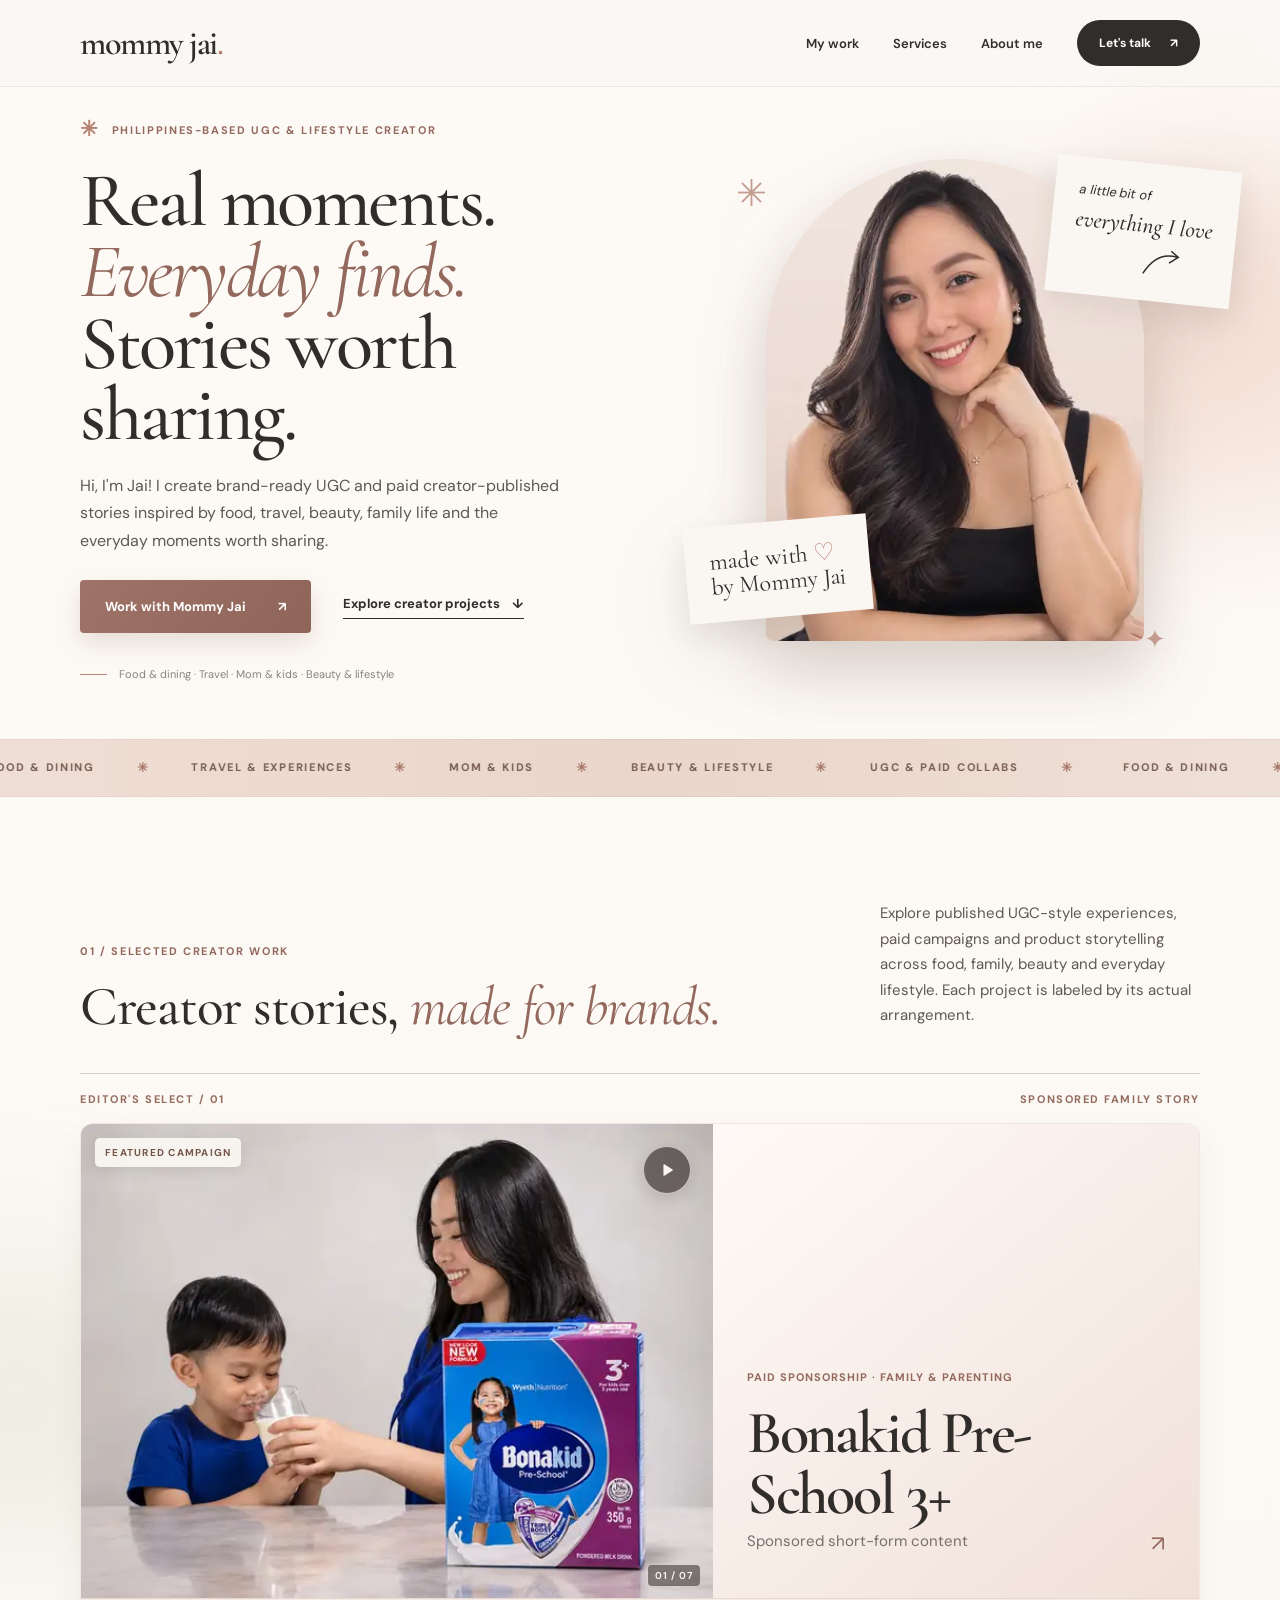
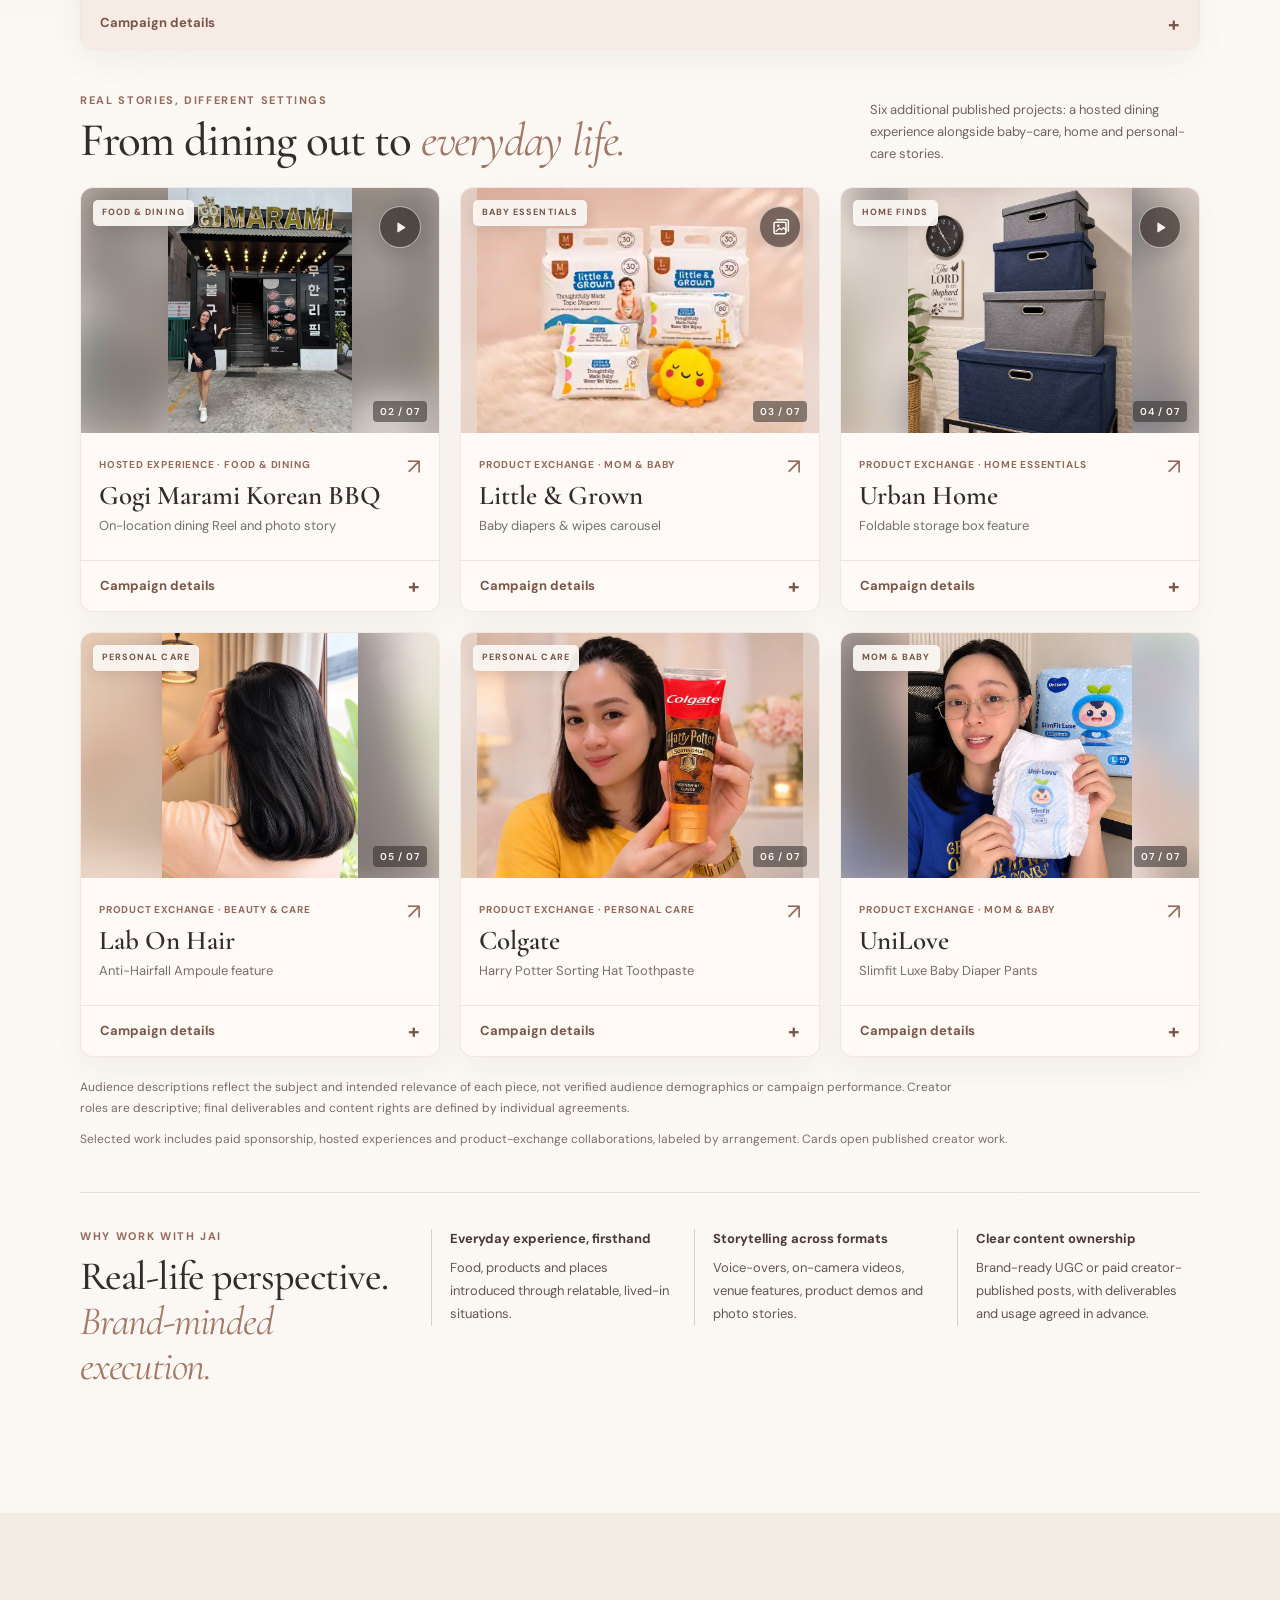
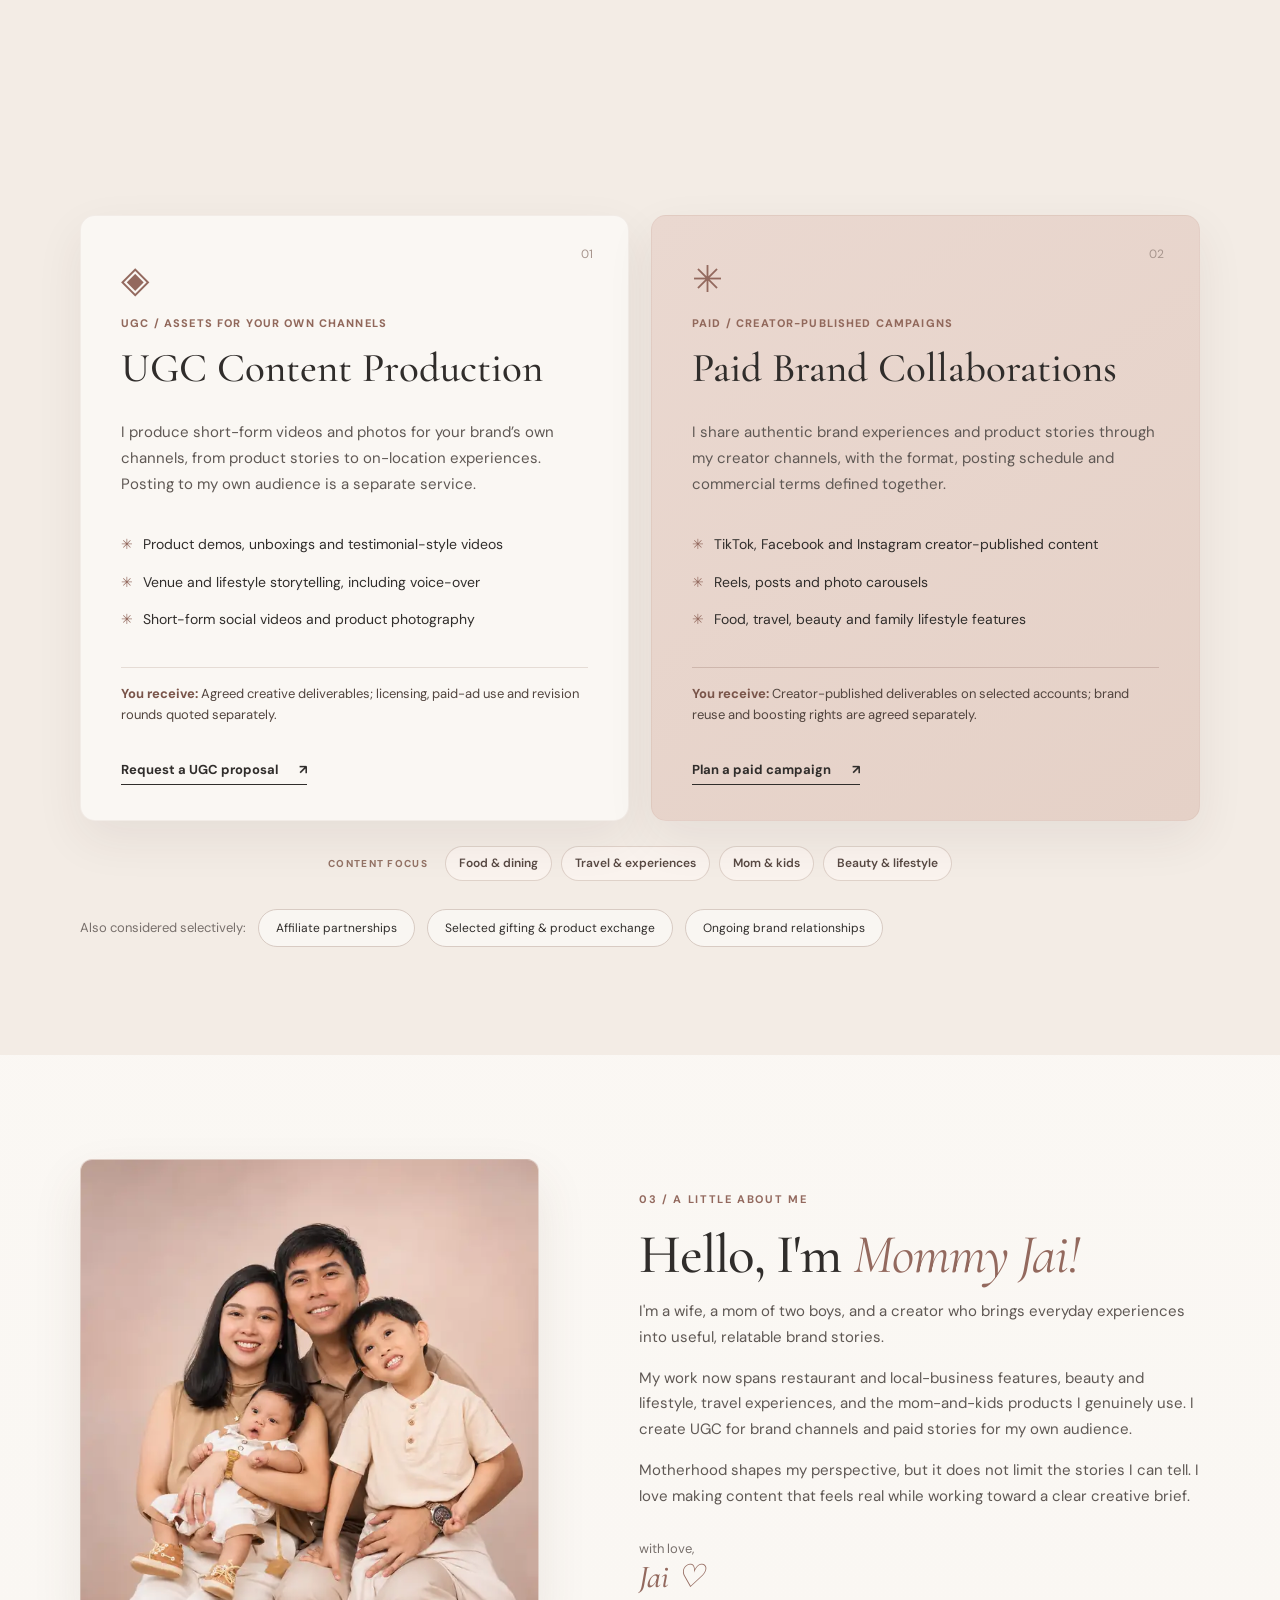
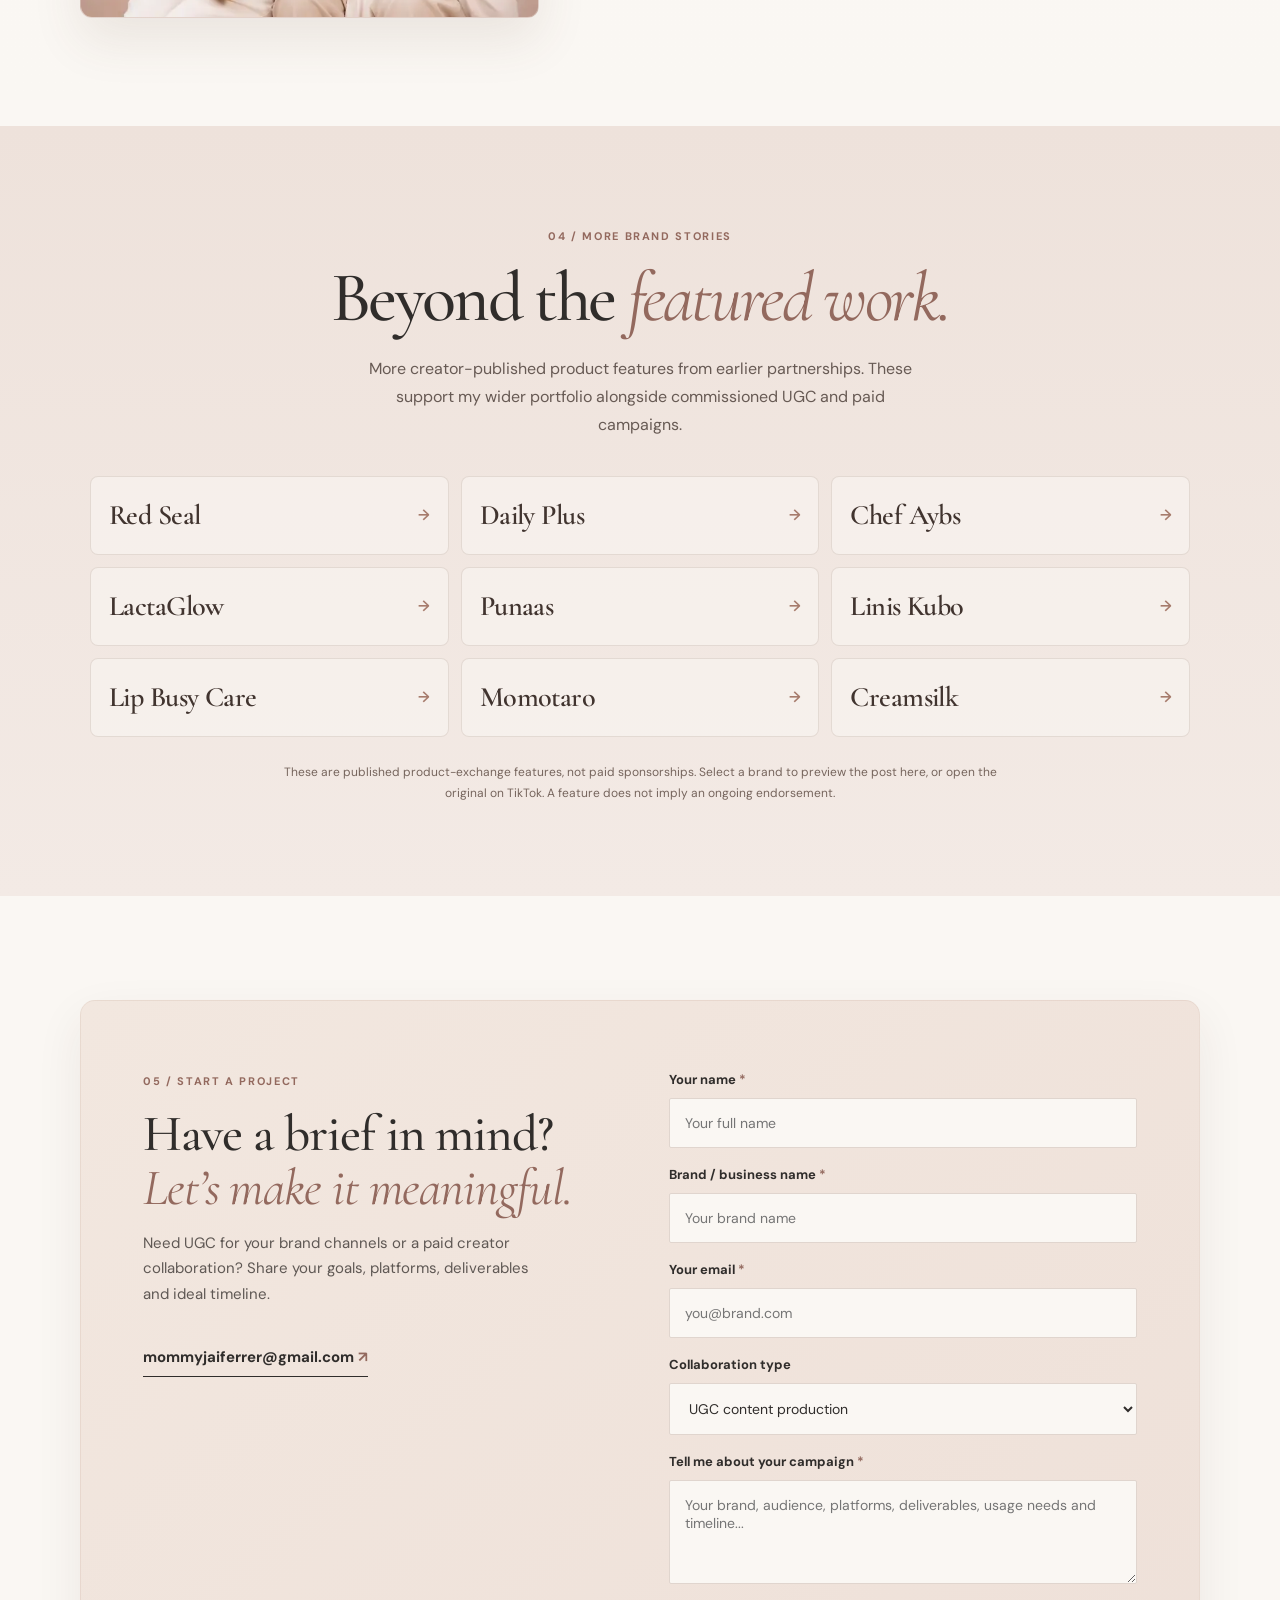
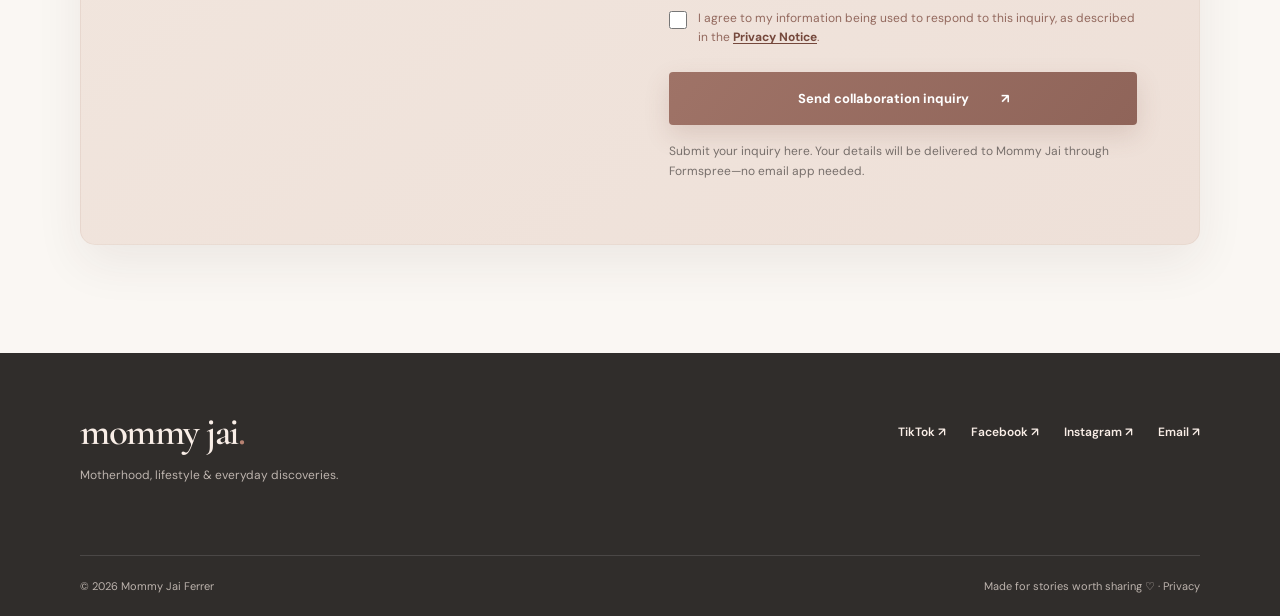
==== commit b7d247a7: "Stage UGC and paid-collaboration creator positioning with Gogi evidence" ====
--- a/index.html
+++ b/index.html
@@ -4,15 +4,15 @@
   <meta charset="utf-8">
   <meta name="viewport" content="width=device-width, initial-scale=1">
   <meta name="theme-color" content="#faf7f3">
-  <meta name="description" content="Meet Mommy Jai Ferrer, a Philippines-based mom and lifestyle content creator available for UGC production, sponsored content and thoughtful brand collaborations.">
+  <meta name="description" content="Mommy Jai Ferrer is a Philippines-based UGC and lifestyle creator producing brand-ready videos, food and travel stories, paid campaigns, and family-focused content.">
   <link rel="canonical" href="https://mommy-jai-portfolio.pages.dev/">
-  <meta name="robots" content="index, follow, max-image-preview:large">
+  <meta name="robots" content="noindex, nofollow">
   <meta property="og:type" content="website">
   <meta property="og:locale" content="en_PH">
   <meta property="og:site_name" content="Mommy Jai Ferrer">
   <meta property="og:url" content="https://mommy-jai-portfolio.pages.dev/">
-  <meta property="og:title" content="Mommy Jai Ferrer — Mom & Lifestyle Content Creator">
-  <meta property="og:description" content="Real moments. Everyday finds. Stories worth sharing. Explore creator work and collaborate with Mommy Jai.">
+  <meta property="og:title" content="Mommy Jai Ferrer — UGC Creator & Brand Collaborator">
+  <meta property="og:description" content="Real moments. Everyday finds. Brand-ready UGC and creator-led campaigns across food, travel, beauty, and family life.">
   <meta property="og:image" content="https://mommy-jai-portfolio.pages.dev/assets/mommy-jai-social-preview.jpg">
   <meta property="og:image:secure_url" content="https://mommy-jai-portfolio.pages.dev/assets/mommy-jai-social-preview.jpg">
   <meta property="og:image:type" content="image/jpeg">
@@ -20,11 +20,11 @@
   <meta property="og:image:height" content="630">
   <meta property="og:image:alt" content="Mommy Jai Ferrer portrait with the message Real moments. Everyday finds. Stories worth sharing.">
   <meta name="twitter:card" content="summary_large_image">
-  <meta name="twitter:title" content="Mommy Jai Ferrer — UGC & Lifestyle Content Creator">
-  <meta name="twitter:description" content="Real moments. Everyday finds. Stories worth sharing. Explore creator work and thoughtful brand collaborations.">
+  <meta name="twitter:title" content="Mommy Jai Ferrer — UGC Creator & Brand Collaborator">
+  <meta name="twitter:description" content="UGC production and paid creator-published content across food, travel, beauty and family life.">
   <meta name="twitter:image" content="https://mommy-jai-portfolio.pages.dev/assets/mommy-jai-social-preview.jpg">
   <meta name="twitter:image:alt" content="Mommy Jai Ferrer creator portfolio and portrait">
-  <title>Mommy Jai Ferrer | UGC & Lifestyle Content Creator</title>
+  <title>Mommy Jai Ferrer | UGC Creator & Paid Brand Collaborations</title>
   <script type="application/ld+json">
   {
     "@context": "https://schema.org",
@@ -44,8 +44,8 @@
         "name": "Mommy Jai Ferrer",
         "url": "https://mommy-jai-portfolio.pages.dev/",
         "image": "https://mommy-jai-portfolio.pages.dev/assets/jai-portrait-blush.webp",
-        "jobTitle": "Mom and Lifestyle Content Creator",
-        "description": "Philippines-based creator making motherhood, lifestyle and product storytelling content.",
+        "jobTitle": "UGC Creator and Lifestyle Brand Collaborator",
+        "description": "Philippines-based UGC creator producing brand-ready food, lifestyle, beauty and family content.",
         "sameAs": [
           "https://www.tiktok.com/@jai_bentor",
           "https://www.facebook.com/mommy.jaiferrer",
@@ -59,7 +59,7 @@
   <link rel="preconnect" href="https://fonts.googleapis.com">
   <link rel="preconnect" href="https://fonts.gstatic.com" crossorigin>
   <link href="https://fonts.googleapis.com/css2?family=Cormorant+Garamond:wght@400;500;600&family=DM+Sans:wght@400;500;600;700&display=swap" rel="stylesheet">
-  <link rel="stylesheet" href="styles.css?v=4.4.0">
+  <link rel="stylesheet" href="styles.css?v=4.5.0-staging">
   <script src="script.js?v=1.8.1" defer></script>
   <script src="ticker.js?v=1.3.5" defer></script>
 </head>
@@ -85,11 +85,11 @@
     <div class="ambient-glow glow-b" aria-hidden="true"></div>
     <section class="hero container" aria-labelledby="hero-title">
       <div class="hero-copy">
-        <div class="eyebrow"><span class="small-star" aria-hidden="true">✳︎</span> PHILIPPINES-BASED MOM & LIFESTYLE CREATOR</div>
+        <div class="eyebrow"><span class="small-star" aria-hidden="true">✳︎</span> PHILIPPINES-BASED UGC & LIFESTYLE CREATOR</div>
         <h1 id="hero-title">Real moments.<br><em>Everyday finds.</em><br>Stories worth sharing.</h1>
-        <p class="hero-lead">Hi, I'm Jai! I create relatable product features and lifestyle stories inspired by motherhood, family life and the little things worth discovering.</p>
-        <div class="hero-actions"><a class="button button-primary" href="#contact">Let's collaborate <span aria-hidden="true">↗︎</span></a><a class="text-link" href="#work">Explore my work <span aria-hidden="true">↓</span></a></div>
-        <div class="hero-meta"><span class="meta-line"></span><span>Motherhood · Lifestyle · UGC · Brand features</span></div>
+        <p class="hero-lead">Hi, I'm Jai! I create brand-ready UGC and paid creator-published stories inspired by food, travel, beauty, family life and the everyday moments worth sharing.</p>
+        <div class="hero-actions"><a class="button button-primary" href="#contact">Work with Mommy Jai <span aria-hidden="true">↗︎</span></a><a class="text-link" href="#work">Explore creator projects <span aria-hidden="true">↓</span></a></div>
+        <div class="hero-meta"><span class="meta-line"></span><span>Food & dining · Travel · Mom & kids · Beauty & lifestyle</span></div>
       </div>
       <div class="hero-visual" aria-label="Portrait of Mommy Jai Ferrer with editorial accents">
         <div class="portrait-frame">
@@ -102,69 +102,74 @@
       </div>
     </section>
 
-    <div class="ticker" aria-label="Content specialties: motherhood, everyday lifestyle, product stories, UGC creation, brand collaborations"><div class="ticker-track"><div class="ticker-group"><span>MOTHERHOOD</span><i aria-hidden="true">✳︎</i><span>EVERYDAY LIFESTYLE</span><i aria-hidden="true">✳︎</i><span>PRODUCT STORIES</span><i aria-hidden="true">✳︎</i><span>UGC CREATION</span><i aria-hidden="true">✳︎</i><span>BRAND COLLABORATIONS</span><i aria-hidden="true">✳︎</i></div><div class="ticker-group" aria-hidden="true"><span>MOTHERHOOD</span><i aria-hidden="true">✳︎</i><span>EVERYDAY LIFESTYLE</span><i aria-hidden="true">✳︎</i><span>PRODUCT STORIES</span><i aria-hidden="true">✳︎</i><span>UGC CREATION</span><i aria-hidden="true">✳︎</i><span>BRAND COLLABORATIONS</span><i aria-hidden="true">✳︎</i></div></div></div>
+    <div class="ticker" aria-label="Content specialties: food and dining, travel and experiences, mom and kids, beauty and lifestyle, UGC and paid collaborations"><div class="ticker-track"><div class="ticker-group"><span>FOOD &amp; DINING</span><i aria-hidden="true">✳︎</i><span>TRAVEL &amp; EXPERIENCES</span><i aria-hidden="true">✳︎</i><span>MOM &amp; KIDS</span><i aria-hidden="true">✳︎</i><span>BEAUTY &amp; LIFESTYLE</span><i aria-hidden="true">✳︎</i><span>UGC &amp; PAID COLLABS</span><i aria-hidden="true">✳︎</i></div><div class="ticker-group" aria-hidden="true"><span>FOOD &amp; DINING</span><i aria-hidden="true">✳︎</i><span>TRAVEL &amp; EXPERIENCES</span><i aria-hidden="true">✳︎</i><span>MOM &amp; KIDS</span><i aria-hidden="true">✳︎</i><span>BEAUTY &amp; LIFESTYLE</span><i aria-hidden="true">✳︎</i><span>UGC &amp; PAID COLLABS</span><i aria-hidden="true">✳︎</i></div></div></div>
 
     <section class="section container work-section" id="work" aria-labelledby="work-title">
-      <div class="section-heading"><div><p class="kicker">01 / FEATURED WORK</p><h2 id="work-title">A glimpse into <em>what I create.</em></h2></div><p>Real products, thoughtful features, and stories made for everyday people. Explore selected work across motherhood, home and lifestyle.</p></div>
+      <div class="section-heading"><div><p class="kicker">01 / SELECTED CREATOR WORK</p><h2 id="work-title">Creator stories, <em>made for brands.</em></h2></div><p>Explore published UGC-style experiences, paid campaigns and product storytelling across food, family, beauty and everyday lifestyle. Each project is labeled by its actual arrangement.</p></div>
       <div class="campaign-spotlight" data-campaign-evidence-v3="true">
         <div class="spotlight-eyebrow"><span>EDITOR'S SELECT / 01</span><span>SPONSORED FAMILY STORY</span></div>
         <article class="campaign-item campaign-item-featured" data-embed-kind="facebook-video" data-embed-ref="https://www.facebook.com/mommy.jaiferrer/videos/939794215313594/"><a class="work-card" aria-haspopup="dialog" href="https://www.facebook.com/share/r/1Drhd2gKty/?mibextid=wwXIfr" target="_blank" rel="noopener noreferrer" aria-label="Open Bonakid Pre-School 3+ video campaign preview">
-          <div class="work-art art-bonakid work-art-photo"><span class="media-cue media-cue-video" aria-hidden="true"><svg viewBox="0 0 24 24" fill="none" focusable="false"><path d="M9 6.8v10.4L17.3 12 9 6.8Z" fill="currentColor" stroke="currentColor" stroke-width="1.1" stroke-linejoin="round"/></svg></span><img class="campaign-thumb" src="assets/bonakid-flagship-fidelity-v31.webp?v=1" alt="Mommy Jai and Jacob with Bonakid Pre-School 3+ in a featured campaign image" width="600" height="450" loading="lazy" decoding="async"><span class="art-small campaign-tag">FEATURED CAMPAIGN</span><span class="art-corner campaign-count">01 / 06</span></div>
+          <div class="work-art art-bonakid work-art-photo"><span class="media-cue media-cue-video" aria-hidden="true"><svg viewBox="0 0 24 24" fill="none" focusable="false"><path d="M9 6.8v10.4L17.3 12 9 6.8Z" fill="currentColor" stroke="currentColor" stroke-width="1.1" stroke-linejoin="round"/></svg></span><img class="campaign-thumb" src="assets/bonakid-flagship-fidelity-v31.webp?v=1" alt="Mommy Jai and Jacob with Bonakid Pre-School 3+ in a featured campaign image" width="600" height="450" loading="lazy" decoding="async"><span class="art-small campaign-tag">FEATURED CAMPAIGN</span><span class="art-corner campaign-count">01 / 07</span></div>
           <div class="card-info"><div><span class="card-type">PAID SPONSORSHIP · FAMILY & PARENTING</span><h3>Bonakid Pre-School 3+</h3><p>Sponsored short-form content</p></div><span class="card-arrow" aria-hidden="true">↗︎</span></div>
         </a><details class="campaign-details"><summary><span>Campaign details</span><span class="details-chevron" aria-hidden="true">+</span></summary><dl class="campaign-facts"><div><dt>Audience fit</dt><dd>Parents and caregivers of preschool-age children</dd></div><div><dt>Content</dt><dd>Sponsored short-form family video · Facebook Reel</dd></div><div><dt>Creator role</dt><dd>Creator-presented family and product storytelling</dd></div></dl><a class="case-source" href="https://www.facebook.com/share/r/1Drhd2gKty/?mibextid=wwXIfr" target="_blank" rel="noopener noreferrer">Watch the sponsored Reel <span aria-hidden="true">↗︎</span></a></details></article>
       </div>
-      <div class="campaign-gallery-heading"><div><p class="kicker">MORE FROM THE PORTFOLIO</p><h3>Everyday stories, <em>many little moments.</em></h3></div><p>Five published product-exchange features across baby care, home and personal care.</p></div>
+      <div class="campaign-gallery-heading"><div><p class="kicker">REAL STORIES, DIFFERENT SETTINGS</p><h3>From dining out to <em>everyday life.</em></h3></div><p>Six additional published projects: a hosted dining experience alongside baby-care, home and personal-care stories.</p></div>
       <div class="work-grid work-gallery">
+        <article class="campaign-item campaign-item-gogi" data-embed-kind="facebook-video" data-embed-ref="https://www.facebook.com/mommy.jaiferrer/videos/1194472273011818/"><a class="work-card" aria-haspopup="dialog" href="https://www.facebook.com/share/v/1CPf53fCm5/" target="_blank" rel="noopener noreferrer" aria-label="Open Gogi Marami Korean BBQ hosted dining campaign preview">
+          <div class="work-art art-gogi work-art-photo gogi-photo"><img class="gogi-photo-img" src="assets/gogi-marami-post.jpg" alt="Mommy Jai outside Gogi Marami Korean BBQ in Angeles City, Pampanga" width="600" height="800" loading="lazy" decoding="async"><span class="media-cue media-cue-video" aria-hidden="true"><svg viewBox="0 0 24 24" fill="none" focusable="false"><path d="M9 6.8v10.4L17.3 12 9 6.8Z" fill="currentColor" stroke="currentColor" stroke-width="1.1" stroke-linejoin="round"/></svg></span><span class="campaign-tag gogi-tag">FOOD &amp; DINING</span><span class="art-corner campaign-count gogi-count">02 / 07</span></div>
+          <div class="card-info"><div><span class="card-type">HOSTED EXPERIENCE · FOOD &amp; DINING</span><h3>Gogi Marami Korean BBQ</h3><p>On-location dining Reel and photo story</p></div><span class="card-arrow" aria-hidden="true">↗︎</span></div>
+        </a><details class="campaign-details"><summary><span>Campaign details</span><span class="details-chevron" aria-hidden="true">+</span></summary><dl class="campaign-facts"><div><dt>Audience fit</dt><dd>Local diners, families and Korean BBQ enthusiasts in Pampanga</dd></div><div><dt>Content</dt><dd>Creator-published restaurant Reel and complementary photo post · Facebook</dd></div><div><dt>Creator role</dt><dd>On-location food and venue storytelling, with first-hand family dining experience</dd></div><div><dt>Collaboration type</dt><dd>Hosted product-exchange visit; not presented as a paid sponsorship</dd></div></dl><a class="case-source" href="https://www.facebook.com/share/v/1CPf53fCm5/" target="_blank" rel="noopener noreferrer">Watch the published Reel <span aria-hidden="true">↗︎</span></a><a class="case-companion-link" href="https://www.facebook.com/share/p/1DcKsnskfS/" target="_blank" rel="noopener noreferrer">View companion photo post <span aria-hidden="true">↗︎</span></a></details></article>
         <article class="campaign-item" data-embed-kind="facebook-post" data-embed-ref="https://www.facebook.com/story.php?story_fbid=1440024724977572&amp;id=100069101744033"><a class="work-card" aria-haspopup="dialog" href="https://www.facebook.com/share/p/1AbX6gUsrn/?mibextid=wwXIfr" target="_blank" rel="noopener noreferrer" aria-label="Open Little &amp; Grown campaign photo carousel preview">
-          <div class="work-art art-little work-art-photo little-grown-photo"><img class="little-grown-photo-img" src="assets/little-grown-featured-v39.webp?v=1" alt="Little & Grown tape diapers and baby wipes displayed with a yellow plush sun on a soft ivory fur surface" width="420" height="315" loading="lazy" decoding="async"><span class="media-cue media-cue-gallery" aria-hidden="true"><svg viewBox="0 0 24 24" fill="none" focusable="false"><rect x="5.5" y="6.8" width="13" height="12.5" rx="1.5" stroke="currentColor" stroke-width="1.7"/><path d="M8.8 4h10.3a2 2 0 0 1 2 2v10.6" stroke="currentColor" stroke-width="1.7" stroke-linecap="round"/><circle cx="10.1" cy="10.6" r="1.35" fill="currentColor"/><path d="m7.7 16.6 3.7-3.3 2.2 1.7 2.3-2.2 2.6 2.6" stroke="currentColor" stroke-width="1.4" stroke-linecap="round" stroke-linejoin="round"/></svg></span><span class="campaign-tag little-grown-tag">BABY ESSENTIALS</span><span class="art-corner campaign-count little-grown-count">02 / 06</span></div>
+          <div class="work-art art-little work-art-photo little-grown-photo"><img class="little-grown-photo-img" src="assets/little-grown-featured-v39.webp?v=1" alt="Little & Grown tape diapers and baby wipes displayed with a yellow plush sun on a soft ivory fur surface" width="420" height="315" loading="lazy" decoding="async"><span class="media-cue media-cue-gallery" aria-hidden="true"><svg viewBox="0 0 24 24" fill="none" focusable="false"><rect x="5.5" y="6.8" width="13" height="12.5" rx="1.5" stroke="currentColor" stroke-width="1.7"/><path d="M8.8 4h10.3a2 2 0 0 1 2 2v10.6" stroke="currentColor" stroke-width="1.7" stroke-linecap="round"/><circle cx="10.1" cy="10.6" r="1.35" fill="currentColor"/><path d="m7.7 16.6 3.7-3.3 2.2 1.7 2.3-2.2 2.6 2.6" stroke="currentColor" stroke-width="1.4" stroke-linecap="round" stroke-linejoin="round"/></svg></span><span class="campaign-tag little-grown-tag">BABY ESSENTIALS</span><span class="art-corner campaign-count little-grown-count">03 / 07</span></div>
           <div class="card-info"><div><span class="card-type">PRODUCT EXCHANGE · MOM & BABY</span><h3>Little & Grown</h3><p>Baby diapers & wipes carousel</p></div><span class="card-arrow" aria-hidden="true">↗︎</span></div>
         </a><details class="campaign-details"><summary><span>Campaign details</span><span class="details-chevron" aria-hidden="true">+</span></summary><dl class="campaign-facts"><div><dt>Audience fit</dt><dd>Parents and caregivers shopping for baby essentials</dd></div><div><dt>Content</dt><dd>Baby-care product photography and carousel · Facebook</dd></div><div><dt>Creator role</dt><dd>Creator-produced product feature and published post</dd></div></dl><a class="case-source" href="https://www.facebook.com/share/p/1AbX6gUsrn/?mibextid=wwXIfr" target="_blank" rel="noopener noreferrer">View the published carousel <span aria-hidden="true">↗︎</span></a></details></article>
         <article class="campaign-item" data-embed-kind="tiktok" data-embed-ref="7702095610572295444"><a class="work-card" aria-haspopup="dialog" href="https://vt.tiktok.com/ZSpLYFMYC/" target="_blank" rel="noopener noreferrer" aria-label="Open Urban Home campaign video preview">
-          <div class="work-art art-urban work-art-photo urban-photo"><span class="media-cue media-cue-video" aria-hidden="true"><svg viewBox="0 0 24 24" fill="none" focusable="false"><path d="M9 6.8v10.4L17.3 12 9 6.8Z" fill="currentColor" stroke="currentColor" stroke-width="1.1" stroke-linejoin="round"/></svg></span><img class="urban-photo-img" src="assets/urban-home-featured.webp?v=1" alt="Four stacked gray and navy fabric storage boxes with oval handles, shown in a warm home interior" width="720" height="788" loading="lazy" decoding="async"><span class="campaign-tag urban-tag">HOME FINDS</span><span class="art-corner campaign-count urban-count">03 / 06</span></div>
+          <div class="work-art art-urban work-art-photo urban-photo"><span class="media-cue media-cue-video" aria-hidden="true"><svg viewBox="0 0 24 24" fill="none" focusable="false"><path d="M9 6.8v10.4L17.3 12 9 6.8Z" fill="currentColor" stroke="currentColor" stroke-width="1.1" stroke-linejoin="round"/></svg></span><img class="urban-photo-img" src="assets/urban-home-featured.webp?v=1" alt="Four stacked gray and navy fabric storage boxes with oval handles, shown in a warm home interior" width="720" height="788" loading="lazy" decoding="async"><span class="campaign-tag urban-tag">HOME FINDS</span><span class="art-corner campaign-count urban-count">04 / 07</span></div>
           <div class="card-info"><div><span class="card-type">PRODUCT EXCHANGE · HOME ESSENTIALS</span><h3>Urban Home</h3><p>Foldable storage box feature</p></div><span class="card-arrow" aria-hidden="true">↗︎</span></div>
         </a><details class="campaign-details"><summary><span>Campaign details</span><span class="details-chevron" aria-hidden="true">+</span></summary><dl class="campaign-facts"><div><dt>Audience fit</dt><dd>Households looking for practical storage solutions</dd></div><div><dt>Content</dt><dd>Foldable storage-box demonstration · TikTok</dd></div><div><dt>Creator role</dt><dd>Creator-led product demonstration and published video</dd></div></dl><a class="case-source" href="https://vt.tiktok.com/ZSpLYFMYC/" target="_blank" rel="noopener noreferrer">Watch the product demo <span aria-hidden="true">↗︎</span></a></details></article>
         <article class="campaign-item" data-embed-kind="tiktok" data-embed-ref="7703090772916047125"><a class="work-card" aria-haspopup="dialog" href="https://vt.tiktok.com/ZSpLFk1q6/" target="_blank" rel="noopener noreferrer" aria-label="Open Lab On Hair campaign video preview">
-          <div class="work-art art-hair work-art-photo hair-photo"><span class="media-cue media-cue-video" aria-hidden="true"><svg viewBox="0 0 24 24" fill="none" focusable="false"><path d="M9 6.8v10.4L17.3 12 9 6.8Z" fill="currentColor" stroke="currentColor" stroke-width="1.1" stroke-linejoin="round"/></svg></span><img class="hair-photo-img" src="assets/lab-on-hair-featured.webp?v=1" alt="Smooth, glossy dark hair viewed from behind in warm natural light" width="600" height="750" loading="lazy" decoding="async"><span class="campaign-tag hair-tag">PERSONAL CARE</span><span class="art-corner campaign-count hair-count">04 / 06</span></div>
+          <div class="work-art art-hair work-art-photo hair-photo"><span class="media-cue media-cue-video" aria-hidden="true"><svg viewBox="0 0 24 24" fill="none" focusable="false"><path d="M9 6.8v10.4L17.3 12 9 6.8Z" fill="currentColor" stroke="currentColor" stroke-width="1.1" stroke-linejoin="round"/></svg></span><img class="hair-photo-img" src="assets/lab-on-hair-featured.webp?v=1" alt="Smooth, glossy dark hair viewed from behind in warm natural light" width="600" height="750" loading="lazy" decoding="async"><span class="campaign-tag hair-tag">PERSONAL CARE</span><span class="art-corner campaign-count hair-count">05 / 07</span></div>
           <div class="card-info"><div><span class="card-type">PRODUCT EXCHANGE · BEAUTY & CARE</span><h3>Lab On Hair</h3><p>Anti-Hairfall Ampoule feature</p></div><span class="card-arrow" aria-hidden="true">↗︎</span></div>
         </a><details class="campaign-details"><summary><span>Campaign details</span><span class="details-chevron" aria-hidden="true">+</span></summary><dl class="campaign-facts"><div><dt>Audience fit</dt><dd>Personal-care shoppers interested in hair routines</dd></div><div><dt>Content</dt><dd>Anti-hairfall ampoule product feature · TikTok</dd></div><div><dt>Creator role</dt><dd>Creator-presented personal-care content</dd></div></dl><a class="case-source" href="https://vt.tiktok.com/ZSpLFk1q6/" target="_blank" rel="noopener noreferrer">View the published feature <span aria-hidden="true">↗︎</span></a></details></article>
         <article class="campaign-item" data-embed-kind="tiktok" data-embed-ref="7695758994765368597"><a class="work-card" aria-haspopup="dialog" href="https://vt.tiktok.com/ZSpLF5Qos/" target="_blank" rel="noopener noreferrer" aria-label="Open Colgate campaign video preview">
-          <div class="work-art art-colgate work-art-photo colgate-photo"><img class="colgate-photo-img" src="assets/colgate-featured-v40.webp?v=2" alt="Mommy Jai presenting Colgate Harry Potter Sorting Hat Peppermint Flavor toothpaste against a softly lit, warm-neutral background" width="600" height="450" loading="lazy" decoding="async"><span class="media-cue media-cue-video" aria-hidden="true"><svg viewBox="0 0 24 24" fill="none" focusable="false"><path d="M9 6.8v10.4L17.3 12 9 6.8Z" fill="currentColor" stroke="currentColor" stroke-width="1.1" stroke-linejoin="round"/></svg></span><span class="campaign-tag colgate-tag">PERSONAL CARE</span><span class="art-corner campaign-count colgate-count">05 / 06</span></div>
+          <div class="work-art art-colgate work-art-photo colgate-photo"><img class="colgate-photo-img" src="assets/colgate-featured-v40.webp?v=2" alt="Mommy Jai presenting Colgate Harry Potter Sorting Hat Peppermint Flavor toothpaste against a softly lit, warm-neutral background" width="600" height="450" loading="lazy" decoding="async"><span class="media-cue media-cue-video" aria-hidden="true"><svg viewBox="0 0 24 24" fill="none" focusable="false"><path d="M9 6.8v10.4L17.3 12 9 6.8Z" fill="currentColor" stroke="currentColor" stroke-width="1.1" stroke-linejoin="round"/></svg></span><span class="campaign-tag colgate-tag">PERSONAL CARE</span><span class="art-corner campaign-count colgate-count">06 / 07</span></div>
           <div class="card-info"><div><span class="card-type">PRODUCT EXCHANGE · PERSONAL CARE</span><h3>Colgate</h3><p>Harry Potter Sorting Hat Toothpaste</p></div><span class="card-arrow" aria-hidden="true">↗︎</span></div>
         </a><details class="campaign-details"><summary><span>Campaign details</span><span class="details-chevron" aria-hidden="true">+</span></summary><dl class="campaign-facts"><div><dt>Audience fit</dt><dd>Families exploring everyday oral-care products</dd></div><div><dt>Content</dt><dd>Harry Potter-themed toothpaste feature · TikTok</dd></div><div><dt>Creator role</dt><dd>Creator-produced product storytelling and published video</dd></div></dl><a class="case-source" href="https://vt.tiktok.com/ZSpLF5Qos/" target="_blank" rel="noopener noreferrer">Watch the product feature <span aria-hidden="true">↗︎</span></a></details></article>
         <article class="campaign-item" data-embed-kind="tiktok" data-embed-ref="7701088748510956821"><a class="work-card" aria-haspopup="dialog" href="https://vt.tiktok.com/ZSpLYR2b6/" target="_blank" rel="noopener noreferrer" aria-label="Open UniLove campaign video preview">
-          <div class="work-art art-unilove work-art-photo unilove-photo"><img class="unilove-photo-img" src="assets/unilove-featured-v38.webp?v=1" alt="Mommy Jai presenting UniLove SlimFit Luxe Baby Pants with a diaper in hand and the packaging behind her" width="720" height="788" loading="lazy" decoding="async"><span class="media-cue media-cue-video" aria-hidden="true"><svg viewBox="0 0 24 24" fill="none" focusable="false"><path d="M9 6.8v10.4L17.3 12 9 6.8Z" fill="currentColor" stroke="currentColor" stroke-width="1.1" stroke-linejoin="round"/></svg></span><span class="campaign-tag unilove-tag">MOM &amp; BABY</span><span class="art-corner campaign-count unilove-count">06 / 06</span></div>
+          <div class="work-art art-unilove work-art-photo unilove-photo"><img class="unilove-photo-img" src="assets/unilove-featured-v38.webp?v=1" alt="Mommy Jai presenting UniLove SlimFit Luxe Baby Pants with a diaper in hand and the packaging behind her" width="720" height="788" loading="lazy" decoding="async"><span class="media-cue media-cue-video" aria-hidden="true"><svg viewBox="0 0 24 24" fill="none" focusable="false"><path d="M9 6.8v10.4L17.3 12 9 6.8Z" fill="currentColor" stroke="currentColor" stroke-width="1.1" stroke-linejoin="round"/></svg></span><span class="campaign-tag unilove-tag">MOM &amp; BABY</span><span class="art-corner campaign-count unilove-count">07 / 07</span></div>
           <div class="card-info"><div><span class="card-type">PRODUCT EXCHANGE · MOM & BABY</span><h3>UniLove</h3><p>Slimfit Luxe Baby Diaper Pants</p></div><span class="card-arrow" aria-hidden="true">↗︎</span></div>
         </a><details class="campaign-details"><summary><span>Campaign details</span><span class="details-chevron" aria-hidden="true">+</span></summary><dl class="campaign-facts"><div><dt>Audience fit</dt><dd>Parents and caregivers researching baby diapers</dd></div><div><dt>Content</dt><dd>Baby diaper-pants product feature · TikTok</dd></div><div><dt>Creator role</dt><dd>Creator-presented baby-essentials content</dd></div></dl><a class="case-source" href="https://vt.tiktok.com/ZSpLYR2b6/" target="_blank" rel="noopener noreferrer">Watch the product feature <span aria-hidden="true">↗︎</span></a></details></article>
       </div>
       <p class="case-disclaimer">Audience descriptions reflect the subject and intended relevance of each piece, not verified audience demographics or campaign performance. Creator roles are descriptive; final deliverables and content rights are defined by individual agreements.</p>
-      <p class="work-footnote">Selected work includes paid and product-exchange collaborations, labeled by arrangement. Cards link to published creator posts.</p>
+      <p class="work-footnote">Selected work includes paid sponsorship, hosted experiences and product-exchange collaborations, labeled by arrangement. Cards open published creator work.</p>
       <div class="creator-value" aria-labelledby="creator-value-title">
-        <div class="creator-value-intro"><p class="kicker">WHY WORK WITH JAI</p><h3 id="creator-value-title">Real-life context. <em>Thoughtful content.</em></h3></div>
+        <div class="creator-value-intro"><p class="kicker">WHY WORK WITH JAI</p><h3 id="creator-value-title">Real-life perspective. <em>Brand-minded execution.</em></h3></div>
         <div class="creator-value-points">
-          <div><strong>Family-led storytelling</strong><span>Products introduced naturally through motherhood and everyday routines.</span></div>
-          <div><strong>Flexible creative formats</strong><span>Product demos, voice-over videos, unboxings and photo carousels.</span></div>
-          <div><strong>Clear collaboration options</strong><span>UGC assets for brand channels or sponsored posts on Jai's own platforms.</span></div>
+          <div><strong>Everyday experience, firsthand</strong><span>Food, products and places introduced through relatable, lived-in situations.</span></div>
+          <div><strong>Storytelling across formats</strong><span>Voice-overs, on-camera videos, venue features, product demos and photo stories.</span></div>
+          <div><strong>Clear content ownership</strong><span>Brand-ready UGC or paid creator-published posts, with deliverables and usage agreed in advance.</span></div>
         </div>
       </div>
     </section>
 
     <section class="section services-section" id="services" aria-labelledby="services-title">
-      <div class="container"><div class="section-heading"><div><p class="kicker">02 / WHAT I CREATE</p><h2 id="services-title">Two ways to <em>work together.</em></h2></div><p>From ready-to-use content for your brand to campaigns shared with my audience, every project starts with the right fit.</p></div>
+      <div class="container"><div class="section-heading"><div><p class="kicker">02 / CONTENT & COLLABORATIONS</p><h2 id="services-title">Content for brands. <em>Stories for people.</em></h2></div><p>Choose assets created for your brand channels or a paid campaign published with my audience. We will agree on format, deliverables and usage before production.</p></div>
       <div class="services-grid">
-        <article class="service-card service-ugc"><span class="service-index">01</span><div class="service-icon" aria-hidden="true">◈</div><p class="service-overline">CONTENT FOR YOUR BRAND'S CHANNELS</p><h3>UGC Production</h3><p>I create ready-to-use photos and videos your brand can share on its own platforms. Publishing to my audience is not included unless separately agreed.</p><ul><li>Product demonstrations and unboxings</li><li>Voice-over and lifestyle videos</li><li>Short-form videos and product photography</li></ul><p class="service-distinction"><strong>You receive:</strong> Agreed creative assets, with usage terms confirmed per project.</p><a class="service-link" href="#contact">Request UGC content <span aria-hidden="true">↗︎</span></a></article>
-        <article class="service-card alt service-sponsored"><span class="service-index">02</span><div class="service-icon" aria-hidden="true">✳︎</div><p class="service-overline">CREATED & PUBLISHED WITH MOMMY JAI</p><h3>Sponsored Content</h3><p>I feature your brand in creator-led stories shared on my own social channels, connecting products with everyday family and lifestyle moments.</p><ul><li>TikTok and Facebook creator-published videos</li><li>Instagram posts and carousels</li><li>Natural product and experience storytelling</li></ul><p class="service-distinction"><strong>You receive:</strong> Agreed content and publication on selected creator accounts.</p><a class="service-link" href="#contact">Plan a sponsored feature <span aria-hidden="true">↗︎</span></a></article>
-      </div>
-      <div class="other-collabs">Also open to a good fit: <span>Affiliate partnerships</span><span>Selected gifting & product exchange</span><span>Ongoing brand relationships</span></div>
-      </div>
-    </section>
-
-    <section class="section about-section container" id="about" aria-labelledby="about-title"><div class="about-art about-photo"><img class="about-photo-img" src="assets/jai-family-about.webp?v=1" alt="Mommy Jai with her husband and two sons in a warm family portrait" width="640" height="640" loading="lazy" decoding="async"></div><div class="about-copy"><p class="kicker">03 / A LITTLE ABOUT ME</p><h2 id="about-title">Hello, I'm <em>Mommy Jai!</em></h2><p>I'm a wife, a mom of two boys, and a content creator who loves sharing the little pieces of everyday life.</p><p>From mom-and-baby essentials and home finds to beauty, food and new places, I enjoy creating content that feels personal, practical and easy to connect with.</p><p>Motherhood is a big part of my story, but there's always more to discover and share along the way.</p><div class="signature">with love, <strong>Jai ♡</strong></div></div></section>
+        <article class="service-card service-ugc"><span class="service-index">01</span><div class="service-icon" aria-hidden="true">◈</div><p class="service-overline">UGC / ASSETS FOR YOUR OWN CHANNELS</p><h3>UGC Content Production</h3><p>I produce short-form videos and photos for your brand’s own channels, from product stories to on-location experiences. Posting to my own audience is a separate service.</p><ul><li>Product demos, unboxings and testimonial-style videos</li><li>Venue and lifestyle storytelling, including voice-over</li><li>Short-form social videos and product photography</li></ul><p class="service-distinction"><strong>You receive:</strong> Agreed creative deliverables; licensing, paid-ad use and revision rounds quoted separately.</p><a class="service-link" href="#contact">Request a UGC proposal <span aria-hidden="true">↗︎</span></a></article>
+        <article class="service-card alt service-sponsored"><span class="service-index">02</span><div class="service-icon" aria-hidden="true">✳︎</div><p class="service-overline">PAID / CREATOR-PUBLISHED CAMPAIGNS</p><h3>Paid Brand Collaborations</h3><p>I share authentic brand experiences and product stories through my creator channels, with the format, posting schedule and commercial terms defined together.</p><ul><li>TikTok, Facebook and Instagram creator-published content</li><li>Reels, posts and photo carousels</li><li>Food, travel, beauty and family lifestyle features</li></ul><p class="service-distinction"><strong>You receive:</strong> Creator-published deliverables on selected accounts; brand reuse and boosting rights are agreed separately.</p><a class="service-link" href="#contact">Plan a paid campaign <span aria-hidden="true">↗︎</span></a></article>
+      </div>
+      <div class="creative-focus" aria-label="Creator specialty areas"><span class="creative-focus-label">CONTENT FOCUS</span><span>Food &amp; dining</span><span>Travel &amp; experiences</span><span>Mom &amp; kids</span><span>Beauty &amp; lifestyle</span></div>
+      <div class="other-collabs">Also considered selectively: <span>Affiliate partnerships</span><span>Selected gifting & product exchange</span><span>Ongoing brand relationships</span></div>
+      </div>
+    </section>
+
+    <section class="section about-section container" id="about" aria-labelledby="about-title"><div class="about-art about-photo"><img class="about-photo-img" src="assets/jai-family-about.webp?v=1" alt="Mommy Jai with her husband and two sons in a warm family portrait" width="640" height="640" loading="lazy" decoding="async"></div><div class="about-copy"><p class="kicker">03 / A LITTLE ABOUT ME</p><h2 id="about-title">Hello, I'm <em>Mommy Jai!</em></h2><p>I'm a wife, a mom of two boys, and a creator who brings everyday experiences into useful, relatable brand stories.</p><p>My work now spans restaurant and local-business features, beauty and lifestyle, travel experiences, and the mom-and-kids products I genuinely use. I create UGC for brand channels and paid stories for my own audience.</p><p>Motherhood shapes my perspective, but it does not limit the stories I can tell. I love making content that feels real while working toward a clear creative brief.</p><div class="signature">with love, <strong>Jai ♡</strong></div></div></section>
 
     <section class="section brand-section brand-section-simplified" id="brands" aria-labelledby="brands-title">
       <div class="container brand-content brand-content-simplified">
         <p class="kicker">04 / MORE BRAND STORIES</p>
         <h2 id="brands-title">Beyond the <em>featured work.</em></h2>
-        <p class="brand-introduction">More everyday finds I've shared through published product-exchange features — beyond the campaigns highlighted above.</p>
+        <p class="brand-introduction">More creator-published product features from earlier partnerships. These support my wider portfolio alongside commissioned UGC and paid campaigns.</p>
         <ul class="brand-story-links" aria-label="Additional published brand features">
             <li><a href="https://vt.tiktok.com/ZSpLFYjq2/" target="_blank" rel="noopener noreferrer" data-video-id="7694288854446116117" aria-haspopup="dialog" aria-label="Preview Red Seal published TikTok feature"><span>Red Seal</span><span class="brand-story-arrow" aria-hidden="true">→</span></a></li>
             <li><a href="https://vt.tiktok.com/ZSpLFguwe/" target="_blank" rel="noopener noreferrer" data-video-id="7699162518375124245" aria-haspopup="dialog" aria-label="Preview Daily Plus published TikTok feature"><span>Daily Plus</span><span class="brand-story-arrow" aria-hidden="true">→</span></a></li>
@@ -180,7 +185,7 @@
       </div>
     </section>
 
-    <section class="section contact-section container" id="contact" aria-labelledby="contact-title"><div class="contact-panel"><div class="contact-heading"><p class="kicker">05 / LET'S CONNECT</p><h2 id="contact-title">Have something in mind?<br><em>I'd love to hear about it.</em></h2><p>Launching a product, planning a campaign, or looking for relatable content? Tell me a little about your brand and what you have in mind.</p><a class="contact-email" href="mailto:mommyjaiferrer@gmail.com">mommyjaiferrer@gmail.com <span aria-hidden="true">↗︎</span></a></div><form class="inquiry-form" id="inquiry-form" action="https://formspree.io/f/mdeebebb" method="POST" data-formspree-endpoint="https://formspree.io/f/mdeebebb">
+    <section class="section contact-section container" id="contact" aria-labelledby="contact-title"><div class="contact-panel"><div class="contact-heading"><p class="kicker">05 / START A PROJECT</p><h2 id="contact-title">Have a brief in mind?<br><em>Let’s make it meaningful.</em></h2><p>Need UGC for your brand channels or a paid creator collaboration? Share your goals, platforms, deliverables and ideal timeline.</p><a class="contact-email" href="mailto:mommyjaiferrer@gmail.com">mommyjaiferrer@gmail.com <span aria-hidden="true">↗︎</span></a></div><form class="inquiry-form" id="inquiry-form" action="https://formspree.io/f/mdeebebb" method="POST" data-formspree-endpoint="https://formspree.io/f/mdeebebb">
           <input type="hidden" name="_subject" value="New collaboration inquiry | Mommy Jai Ferrer">
           <input type="hidden" name="portfolio_source" id="portfolio-source" value="direct / untagged">
           <input type="hidden" name="portfolio_medium" id="portfolio-medium" value="unspecified">
@@ -194,14 +199,15 @@
           <input id="contact-email" name="email" type="email" autocomplete="email" required maxlength="200" placeholder="you@brand.com">
           <label for="inquiry-type">Collaboration type</label>
           <select id="inquiry-type" name="type">
-            <option>UGC content creation</option>
-            <option>Sponsored content</option>
+            <option>UGC content production</option>
+            <option>Paid creator-published campaign</option>
+            <option>Ongoing brand content partnership</option>
             <option>Affiliate partnership</option>
             <option>Gifting / product-exchange proposal</option>
             <option>Something else</option>
           </select>
           <label for="inquiry-message">Tell me about your campaign <span aria-hidden="true">*</span></label>
-          <textarea id="inquiry-message" name="message" rows="4" maxlength="2000" required placeholder="Your product, campaign idea, preferred deliverables and timeline..."></textarea>
+          <textarea id="inquiry-message" name="message" rows="4" maxlength="2000" required placeholder="Your brand, audience, platforms, deliverables, usage needs and timeline..."></textarea>
           <label class="form-consent" for="inquiry-consent">
             <input id="inquiry-consent" name="consent" type="checkbox" value="I agree" required>
             <span>I agree to my information being used to respond to this inquiry, as described in the <a href="/privacy" target="_blank" rel="noopener noreferrer">Privacy Notice</a>.</span>
--- a/styles.css
+++ b/styles.css
@@ -1411,3 +1411,24 @@
 @media(max-width:355px){
   .brand-story-links{grid-template-columns:1fr}
 }
+
+/* Staging — UGC and paid collaborations positioning; preserve original motion */
+.work-gallery .work-art.gogi-photo{display:block;position:relative;isolation:isolate;overflow:hidden;padding:0;background:#e5d8cf}
+.work-gallery .work-art.gogi-photo::before{content:"";position:absolute;inset:-18px;z-index:0;background:url("assets/gogi-marami-post.jpg") center/cover no-repeat;filter:blur(20px) saturate(.65);opacity:.49;pointer-events:none}
+.work-gallery .work-art.gogi-photo .gogi-photo-img{display:block;position:relative;z-index:1;width:100%;height:100%;object-fit:contain;object-position:center;filter:none}
+.work-gallery .gogi-photo .gogi-tag{top:12px;left:12px;padding:7px 9px;font-size:9px;letter-spacing:1.05px}
+.work-gallery .gogi-photo .gogi-count{right:12px;bottom:11px}
+.campaign-item-gogi .case-companion-link{display:inline-flex;align-items:center;gap:8px;margin:11px 0 15px;font:700 12px/1.5 var(--sans);color:#81594d;text-decoration:none;border-bottom:1px solid rgba(129,89,77,.42);padding-bottom:3px}
+.campaign-item-gogi .case-companion-link:hover{color:#5d3f37}
+.campaign-item-gogi .case-companion-link:focus-visible{outline:3px solid #956c60;outline-offset:4px}
+.creative-focus{display:flex;align-items:center;justify-content:center;gap:9px;flex-wrap:wrap;margin:25px 0 15px}
+.creative-focus-label{font:800 10px/1.3 var(--sans);letter-spacing:1.3px;color:#947366;margin-right:8px}
+.creative-focus>span:not(.creative-focus-label){display:inline-flex;align-items:center;min-height:35px;padding:8px 13px;border:1px solid rgba(144,108,94,.25);border-radius:100px;background:rgba(255,250,246,.55);color:#584943;font:600 12px/1.4 var(--sans)}
+@media(max-width:700px){
+ .work-gallery .gogi-photo .gogi-tag{top:8px;left:8px;padding:5px 6px;font-size:8px;letter-spacing:.65px}
+ .work-gallery .gogi-photo .gogi-count{right:8px;bottom:8px}
+ .creative-focus{justify-content:flex-start;gap:7px;margin:22px 0 16px}
+ .creative-focus-label{flex-basis:100%;margin:0 0 3px}
+ .creative-focus>span:not(.creative-focus-label){font-size:11px;padding:7px 10px;min-height:32px}
+}
+@media(prefers-reduced-motion:reduce){.campaign-item-gogi *{scroll-behavior:auto}}
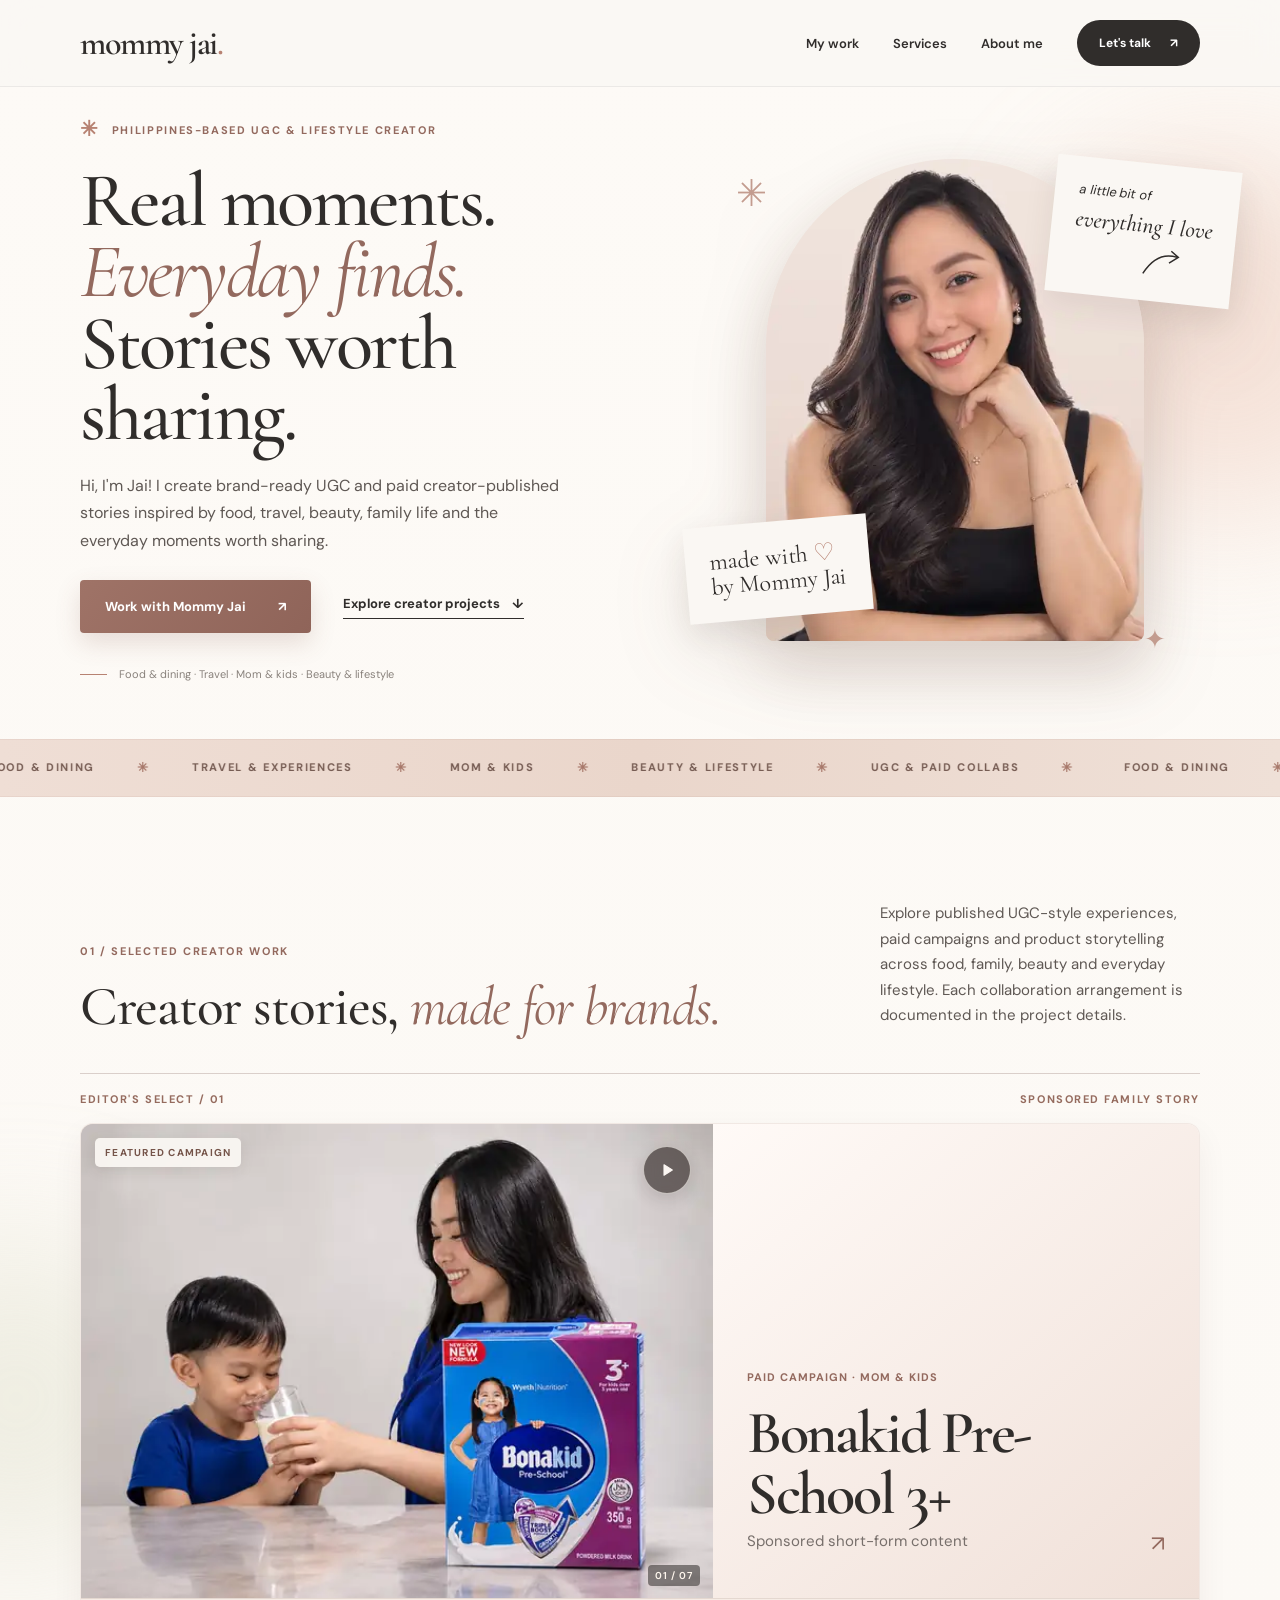
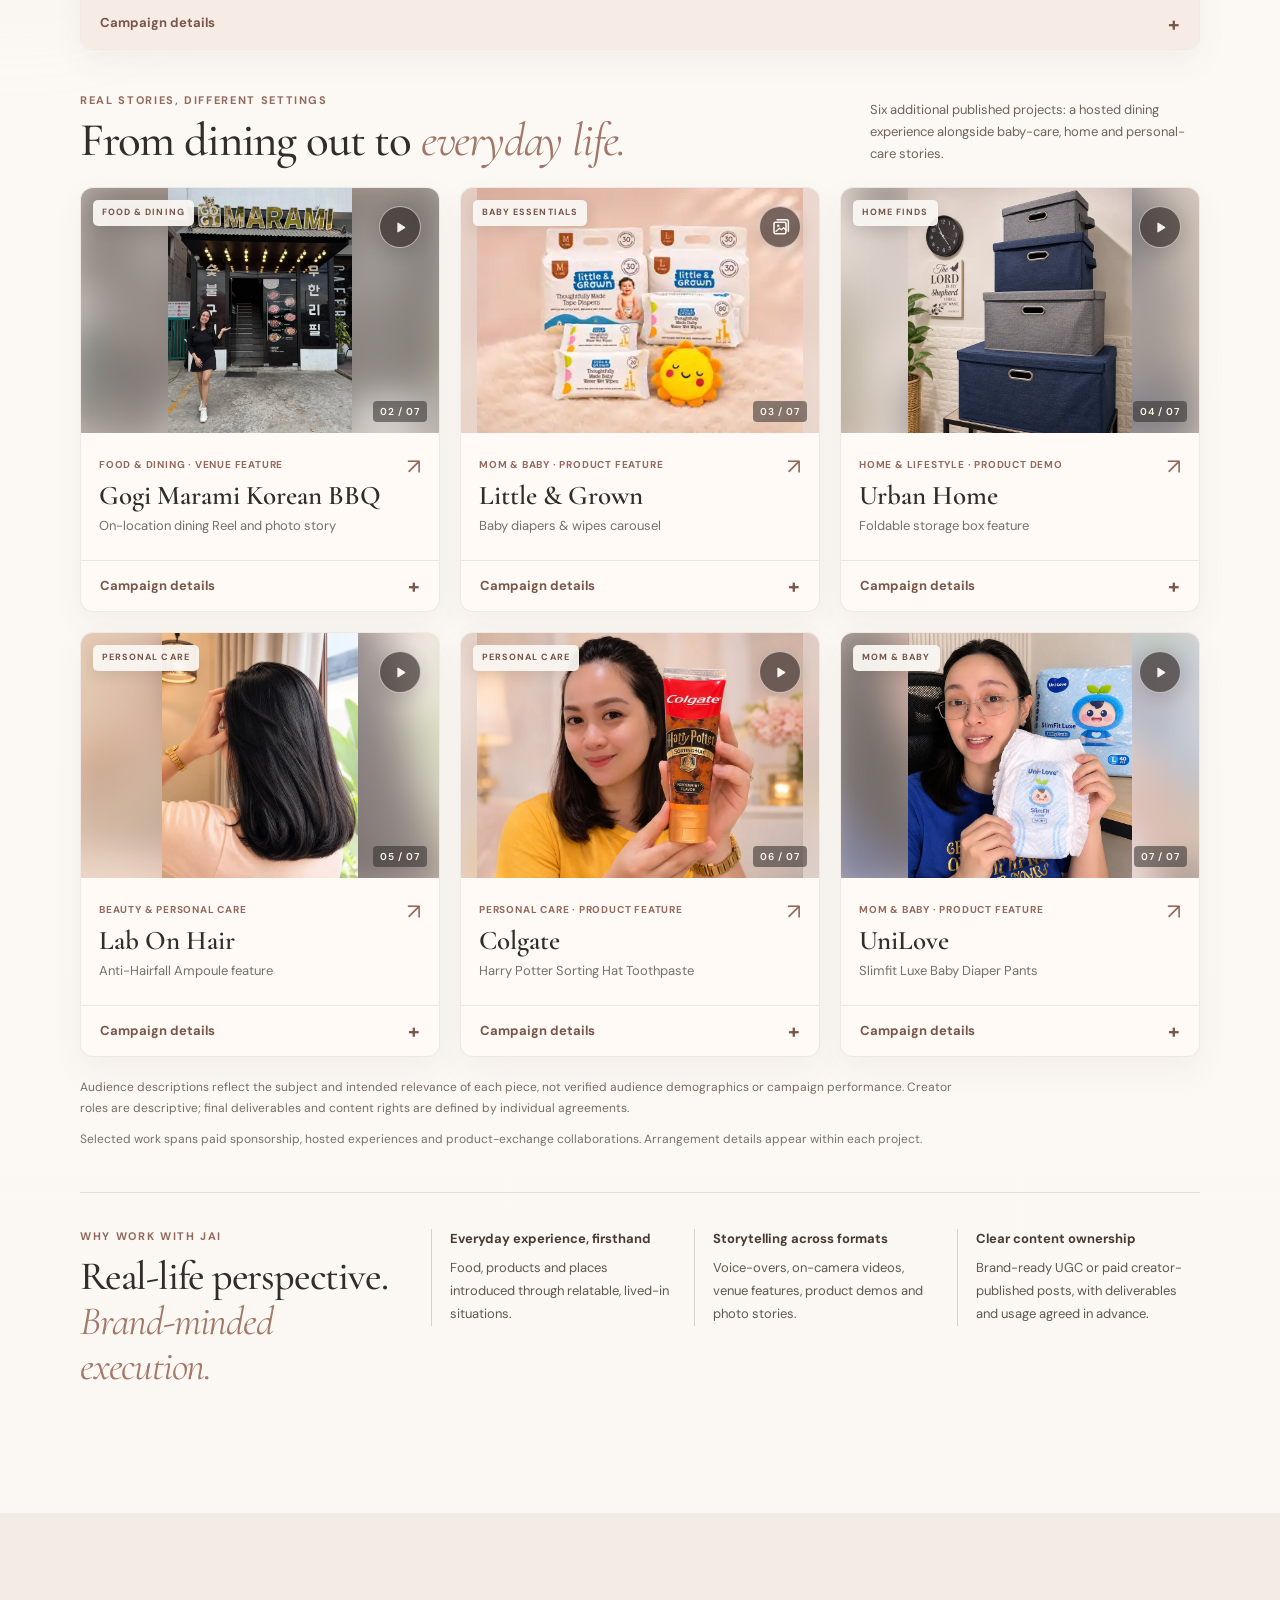
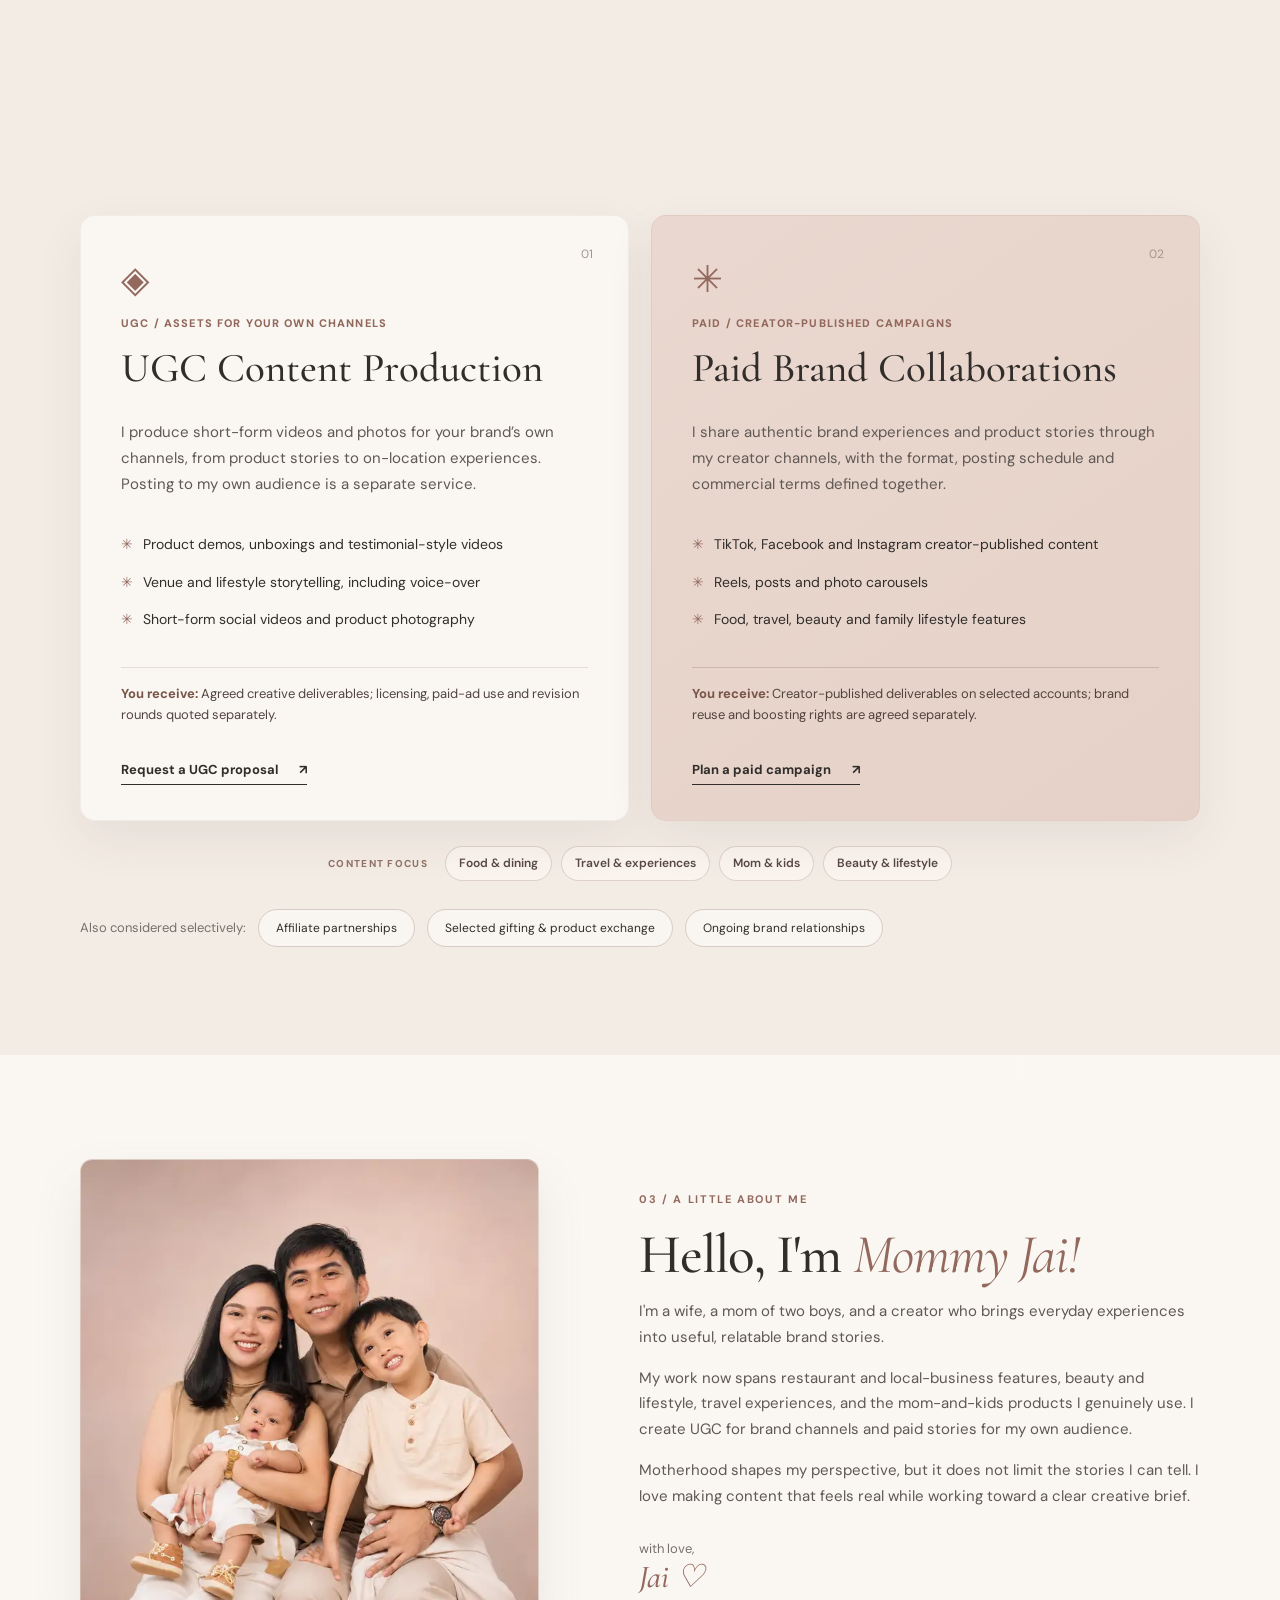
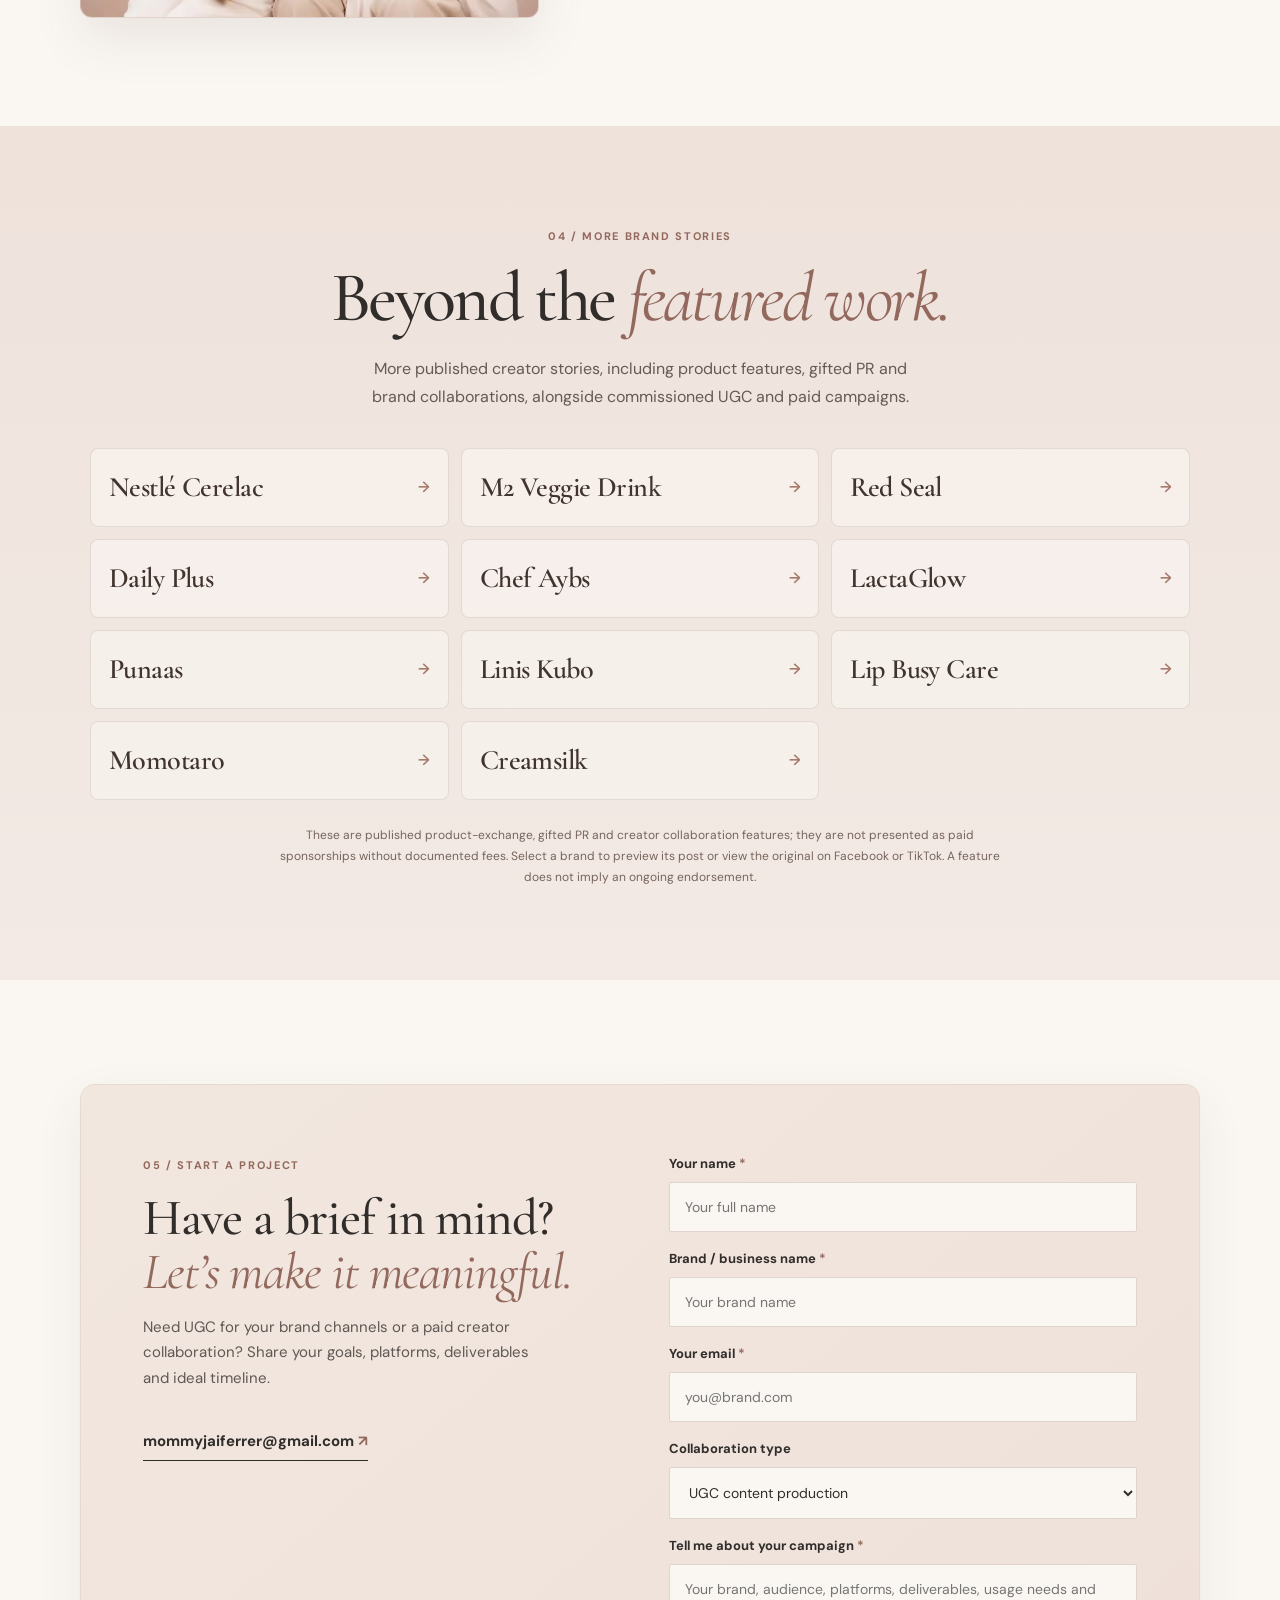
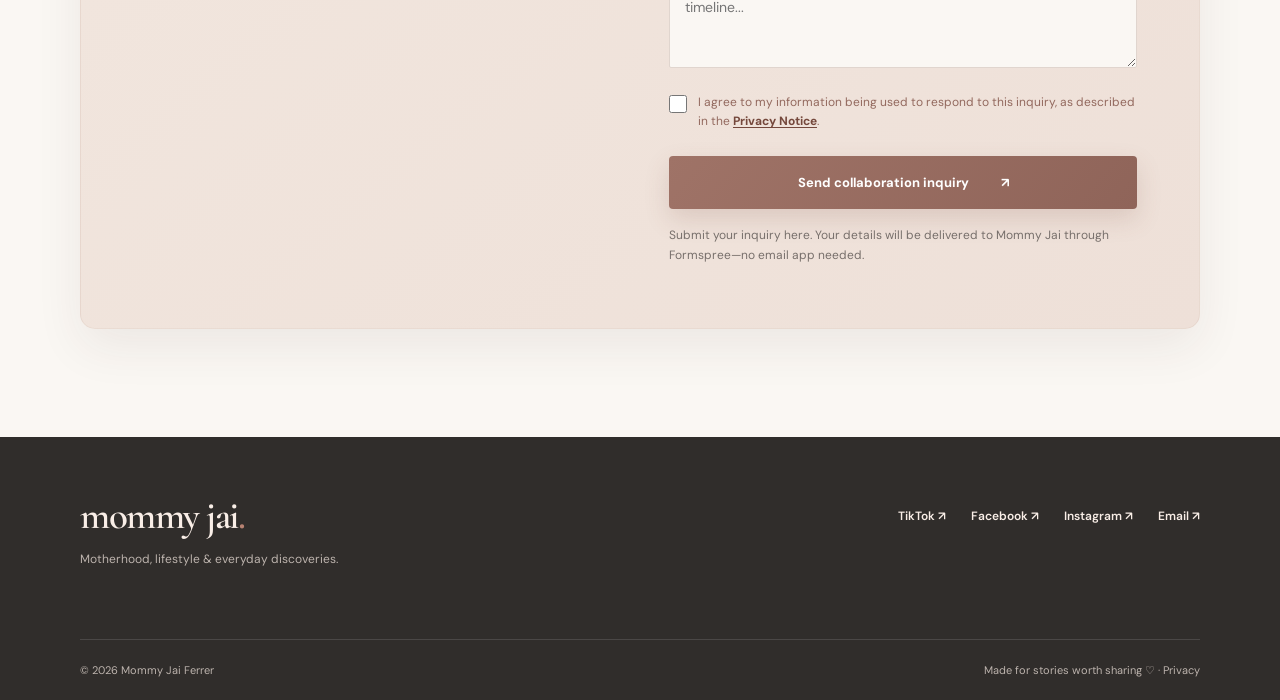
==== commit 5d4c181d: "Add verified Cerelac and M2 Facebook stories; clarify collaboration labels in staging" ====
--- a/index.html
+++ b/index.html
@@ -105,43 +105,43 @@
     <div class="ticker" aria-label="Content specialties: food and dining, travel and experiences, mom and kids, beauty and lifestyle, UGC and paid collaborations"><div class="ticker-track"><div class="ticker-group"><span>FOOD &amp; DINING</span><i aria-hidden="true">✳︎</i><span>TRAVEL &amp; EXPERIENCES</span><i aria-hidden="true">✳︎</i><span>MOM &amp; KIDS</span><i aria-hidden="true">✳︎</i><span>BEAUTY &amp; LIFESTYLE</span><i aria-hidden="true">✳︎</i><span>UGC &amp; PAID COLLABS</span><i aria-hidden="true">✳︎</i></div><div class="ticker-group" aria-hidden="true"><span>FOOD &amp; DINING</span><i aria-hidden="true">✳︎</i><span>TRAVEL &amp; EXPERIENCES</span><i aria-hidden="true">✳︎</i><span>MOM &amp; KIDS</span><i aria-hidden="true">✳︎</i><span>BEAUTY &amp; LIFESTYLE</span><i aria-hidden="true">✳︎</i><span>UGC &amp; PAID COLLABS</span><i aria-hidden="true">✳︎</i></div></div></div>
 
     <section class="section container work-section" id="work" aria-labelledby="work-title">
-      <div class="section-heading"><div><p class="kicker">01 / SELECTED CREATOR WORK</p><h2 id="work-title">Creator stories, <em>made for brands.</em></h2></div><p>Explore published UGC-style experiences, paid campaigns and product storytelling across food, family, beauty and everyday lifestyle. Each project is labeled by its actual arrangement.</p></div>
+      <div class="section-heading"><div><p class="kicker">01 / SELECTED CREATOR WORK</p><h2 id="work-title">Creator stories, <em>made for brands.</em></h2></div><p>Explore published UGC-style experiences, paid campaigns and product storytelling across food, family, beauty and everyday lifestyle. Each collaboration arrangement is documented in the project details.</p></div>
       <div class="campaign-spotlight" data-campaign-evidence-v3="true">
         <div class="spotlight-eyebrow"><span>EDITOR'S SELECT / 01</span><span>SPONSORED FAMILY STORY</span></div>
         <article class="campaign-item campaign-item-featured" data-embed-kind="facebook-video" data-embed-ref="https://www.facebook.com/mommy.jaiferrer/videos/939794215313594/"><a class="work-card" aria-haspopup="dialog" href="https://www.facebook.com/share/r/1Drhd2gKty/?mibextid=wwXIfr" target="_blank" rel="noopener noreferrer" aria-label="Open Bonakid Pre-School 3+ video campaign preview">
           <div class="work-art art-bonakid work-art-photo"><span class="media-cue media-cue-video" aria-hidden="true"><svg viewBox="0 0 24 24" fill="none" focusable="false"><path d="M9 6.8v10.4L17.3 12 9 6.8Z" fill="currentColor" stroke="currentColor" stroke-width="1.1" stroke-linejoin="round"/></svg></span><img class="campaign-thumb" src="assets/bonakid-flagship-fidelity-v31.webp?v=1" alt="Mommy Jai and Jacob with Bonakid Pre-School 3+ in a featured campaign image" width="600" height="450" loading="lazy" decoding="async"><span class="art-small campaign-tag">FEATURED CAMPAIGN</span><span class="art-corner campaign-count">01 / 07</span></div>
-          <div class="card-info"><div><span class="card-type">PAID SPONSORSHIP · FAMILY & PARENTING</span><h3>Bonakid Pre-School 3+</h3><p>Sponsored short-form content</p></div><span class="card-arrow" aria-hidden="true">↗︎</span></div>
-        </a><details class="campaign-details"><summary><span>Campaign details</span><span class="details-chevron" aria-hidden="true">+</span></summary><dl class="campaign-facts"><div><dt>Audience fit</dt><dd>Parents and caregivers of preschool-age children</dd></div><div><dt>Content</dt><dd>Sponsored short-form family video · Facebook Reel</dd></div><div><dt>Creator role</dt><dd>Creator-presented family and product storytelling</dd></div></dl><a class="case-source" href="https://www.facebook.com/share/r/1Drhd2gKty/?mibextid=wwXIfr" target="_blank" rel="noopener noreferrer">Watch the sponsored Reel <span aria-hidden="true">↗︎</span></a></details></article>
+          <div class="card-info"><div><span class="card-type">PAID CAMPAIGN · MOM & KIDS</span><h3>Bonakid Pre-School 3+</h3><p>Sponsored short-form content</p></div><span class="card-arrow" aria-hidden="true">↗︎</span></div>
+        </a><details class="campaign-details"><summary><span>Campaign details</span><span class="details-chevron" aria-hidden="true">+</span></summary><dl class="campaign-facts"><div><dt>Audience fit</dt><dd>Parents and caregivers of preschool-age children</dd></div><div><dt>Content</dt><dd>Sponsored short-form family video · Facebook Reel</dd></div><div><dt>Creator role</dt><dd>Creator-presented family and product storytelling</dd></div><div><dt>Collaboration type</dt><dd>Paid sponsorship</dd></div></dl><a class="case-source" href="https://www.facebook.com/share/r/1Drhd2gKty/?mibextid=wwXIfr" target="_blank" rel="noopener noreferrer">Watch the sponsored Reel <span aria-hidden="true">↗︎</span></a></details></article>
       </div>
       <div class="campaign-gallery-heading"><div><p class="kicker">REAL STORIES, DIFFERENT SETTINGS</p><h3>From dining out to <em>everyday life.</em></h3></div><p>Six additional published projects: a hosted dining experience alongside baby-care, home and personal-care stories.</p></div>
       <div class="work-grid work-gallery">
         <article class="campaign-item campaign-item-gogi" data-embed-kind="facebook-video" data-embed-ref="https://www.facebook.com/mommy.jaiferrer/videos/1194472273011818/"><a class="work-card" aria-haspopup="dialog" href="https://www.facebook.com/share/v/1CPf53fCm5/" target="_blank" rel="noopener noreferrer" aria-label="Open Gogi Marami Korean BBQ hosted dining campaign preview">
           <div class="work-art art-gogi work-art-photo gogi-photo"><img class="gogi-photo-img" src="assets/gogi-marami-post.jpg" alt="Mommy Jai outside Gogi Marami Korean BBQ in Angeles City, Pampanga" width="600" height="800" loading="lazy" decoding="async"><span class="media-cue media-cue-video" aria-hidden="true"><svg viewBox="0 0 24 24" fill="none" focusable="false"><path d="M9 6.8v10.4L17.3 12 9 6.8Z" fill="currentColor" stroke="currentColor" stroke-width="1.1" stroke-linejoin="round"/></svg></span><span class="campaign-tag gogi-tag">FOOD &amp; DINING</span><span class="art-corner campaign-count gogi-count">02 / 07</span></div>
-          <div class="card-info"><div><span class="card-type">HOSTED EXPERIENCE · FOOD &amp; DINING</span><h3>Gogi Marami Korean BBQ</h3><p>On-location dining Reel and photo story</p></div><span class="card-arrow" aria-hidden="true">↗︎</span></div>
+          <div class="card-info"><div><span class="card-type">FOOD &amp; DINING · VENUE FEATURE</span><h3>Gogi Marami Korean BBQ</h3><p>On-location dining Reel and photo story</p></div><span class="card-arrow" aria-hidden="true">↗︎</span></div>
         </a><details class="campaign-details"><summary><span>Campaign details</span><span class="details-chevron" aria-hidden="true">+</span></summary><dl class="campaign-facts"><div><dt>Audience fit</dt><dd>Local diners, families and Korean BBQ enthusiasts in Pampanga</dd></div><div><dt>Content</dt><dd>Creator-published restaurant Reel and complementary photo post · Facebook</dd></div><div><dt>Creator role</dt><dd>On-location food and venue storytelling, with first-hand family dining experience</dd></div><div><dt>Collaboration type</dt><dd>Hosted product-exchange visit; not presented as a paid sponsorship</dd></div></dl><a class="case-source" href="https://www.facebook.com/share/v/1CPf53fCm5/" target="_blank" rel="noopener noreferrer">Watch the published Reel <span aria-hidden="true">↗︎</span></a><a class="case-companion-link" href="https://www.facebook.com/share/p/1DcKsnskfS/" target="_blank" rel="noopener noreferrer">View companion photo post <span aria-hidden="true">↗︎</span></a></details></article>
         <article class="campaign-item" data-embed-kind="facebook-post" data-embed-ref="https://www.facebook.com/story.php?story_fbid=1440024724977572&amp;id=100069101744033"><a class="work-card" aria-haspopup="dialog" href="https://www.facebook.com/share/p/1AbX6gUsrn/?mibextid=wwXIfr" target="_blank" rel="noopener noreferrer" aria-label="Open Little &amp; Grown campaign photo carousel preview">
           <div class="work-art art-little work-art-photo little-grown-photo"><img class="little-grown-photo-img" src="assets/little-grown-featured-v39.webp?v=1" alt="Little & Grown tape diapers and baby wipes displayed with a yellow plush sun on a soft ivory fur surface" width="420" height="315" loading="lazy" decoding="async"><span class="media-cue media-cue-gallery" aria-hidden="true"><svg viewBox="0 0 24 24" fill="none" focusable="false"><rect x="5.5" y="6.8" width="13" height="12.5" rx="1.5" stroke="currentColor" stroke-width="1.7"/><path d="M8.8 4h10.3a2 2 0 0 1 2 2v10.6" stroke="currentColor" stroke-width="1.7" stroke-linecap="round"/><circle cx="10.1" cy="10.6" r="1.35" fill="currentColor"/><path d="m7.7 16.6 3.7-3.3 2.2 1.7 2.3-2.2 2.6 2.6" stroke="currentColor" stroke-width="1.4" stroke-linecap="round" stroke-linejoin="round"/></svg></span><span class="campaign-tag little-grown-tag">BABY ESSENTIALS</span><span class="art-corner campaign-count little-grown-count">03 / 07</span></div>
-          <div class="card-info"><div><span class="card-type">PRODUCT EXCHANGE · MOM & BABY</span><h3>Little & Grown</h3><p>Baby diapers & wipes carousel</p></div><span class="card-arrow" aria-hidden="true">↗︎</span></div>
-        </a><details class="campaign-details"><summary><span>Campaign details</span><span class="details-chevron" aria-hidden="true">+</span></summary><dl class="campaign-facts"><div><dt>Audience fit</dt><dd>Parents and caregivers shopping for baby essentials</dd></div><div><dt>Content</dt><dd>Baby-care product photography and carousel · Facebook</dd></div><div><dt>Creator role</dt><dd>Creator-produced product feature and published post</dd></div></dl><a class="case-source" href="https://www.facebook.com/share/p/1AbX6gUsrn/?mibextid=wwXIfr" target="_blank" rel="noopener noreferrer">View the published carousel <span aria-hidden="true">↗︎</span></a></details></article>
+          <div class="card-info"><div><span class="card-type">MOM & BABY · PRODUCT FEATURE</span><h3>Little & Grown</h3><p>Baby diapers & wipes carousel</p></div><span class="card-arrow" aria-hidden="true">↗︎</span></div>
+        </a><details class="campaign-details"><summary><span>Campaign details</span><span class="details-chevron" aria-hidden="true">+</span></summary><dl class="campaign-facts"><div><dt>Audience fit</dt><dd>Parents and caregivers shopping for baby essentials</dd></div><div><dt>Content</dt><dd>Baby-care product photography and carousel · Facebook</dd></div><div><dt>Creator role</dt><dd>Creator-produced product feature and published post</dd></div><div><dt>Collaboration type</dt><dd>Product exchange</dd></div></dl><a class="case-source" href="https://www.facebook.com/share/p/1AbX6gUsrn/?mibextid=wwXIfr" target="_blank" rel="noopener noreferrer">View the published carousel <span aria-hidden="true">↗︎</span></a></details></article>
         <article class="campaign-item" data-embed-kind="tiktok" data-embed-ref="7702095610572295444"><a class="work-card" aria-haspopup="dialog" href="https://vt.tiktok.com/ZSpLYFMYC/" target="_blank" rel="noopener noreferrer" aria-label="Open Urban Home campaign video preview">
           <div class="work-art art-urban work-art-photo urban-photo"><span class="media-cue media-cue-video" aria-hidden="true"><svg viewBox="0 0 24 24" fill="none" focusable="false"><path d="M9 6.8v10.4L17.3 12 9 6.8Z" fill="currentColor" stroke="currentColor" stroke-width="1.1" stroke-linejoin="round"/></svg></span><img class="urban-photo-img" src="assets/urban-home-featured.webp?v=1" alt="Four stacked gray and navy fabric storage boxes with oval handles, shown in a warm home interior" width="720" height="788" loading="lazy" decoding="async"><span class="campaign-tag urban-tag">HOME FINDS</span><span class="art-corner campaign-count urban-count">04 / 07</span></div>
-          <div class="card-info"><div><span class="card-type">PRODUCT EXCHANGE · HOME ESSENTIALS</span><h3>Urban Home</h3><p>Foldable storage box feature</p></div><span class="card-arrow" aria-hidden="true">↗︎</span></div>
-        </a><details class="campaign-details"><summary><span>Campaign details</span><span class="details-chevron" aria-hidden="true">+</span></summary><dl class="campaign-facts"><div><dt>Audience fit</dt><dd>Households looking for practical storage solutions</dd></div><div><dt>Content</dt><dd>Foldable storage-box demonstration · TikTok</dd></div><div><dt>Creator role</dt><dd>Creator-led product demonstration and published video</dd></div></dl><a class="case-source" href="https://vt.tiktok.com/ZSpLYFMYC/" target="_blank" rel="noopener noreferrer">Watch the product demo <span aria-hidden="true">↗︎</span></a></details></article>
+          <div class="card-info"><div><span class="card-type">HOME & LIFESTYLE · PRODUCT DEMO</span><h3>Urban Home</h3><p>Foldable storage box feature</p></div><span class="card-arrow" aria-hidden="true">↗︎</span></div>
+        </a><details class="campaign-details"><summary><span>Campaign details</span><span class="details-chevron" aria-hidden="true">+</span></summary><dl class="campaign-facts"><div><dt>Audience fit</dt><dd>Households looking for practical storage solutions</dd></div><div><dt>Content</dt><dd>Foldable storage-box demonstration · TikTok</dd></div><div><dt>Creator role</dt><dd>Creator-led product demonstration and published video</dd></div><div><dt>Collaboration type</dt><dd>Product exchange</dd></div></dl><a class="case-source" href="https://vt.tiktok.com/ZSpLYFMYC/" target="_blank" rel="noopener noreferrer">Watch the product demo <span aria-hidden="true">↗︎</span></a></details></article>
         <article class="campaign-item" data-embed-kind="tiktok" data-embed-ref="7703090772916047125"><a class="work-card" aria-haspopup="dialog" href="https://vt.tiktok.com/ZSpLFk1q6/" target="_blank" rel="noopener noreferrer" aria-label="Open Lab On Hair campaign video preview">
           <div class="work-art art-hair work-art-photo hair-photo"><span class="media-cue media-cue-video" aria-hidden="true"><svg viewBox="0 0 24 24" fill="none" focusable="false"><path d="M9 6.8v10.4L17.3 12 9 6.8Z" fill="currentColor" stroke="currentColor" stroke-width="1.1" stroke-linejoin="round"/></svg></span><img class="hair-photo-img" src="assets/lab-on-hair-featured.webp?v=1" alt="Smooth, glossy dark hair viewed from behind in warm natural light" width="600" height="750" loading="lazy" decoding="async"><span class="campaign-tag hair-tag">PERSONAL CARE</span><span class="art-corner campaign-count hair-count">05 / 07</span></div>
-          <div class="card-info"><div><span class="card-type">PRODUCT EXCHANGE · BEAUTY & CARE</span><h3>Lab On Hair</h3><p>Anti-Hairfall Ampoule feature</p></div><span class="card-arrow" aria-hidden="true">↗︎</span></div>
-        </a><details class="campaign-details"><summary><span>Campaign details</span><span class="details-chevron" aria-hidden="true">+</span></summary><dl class="campaign-facts"><div><dt>Audience fit</dt><dd>Personal-care shoppers interested in hair routines</dd></div><div><dt>Content</dt><dd>Anti-hairfall ampoule product feature · TikTok</dd></div><div><dt>Creator role</dt><dd>Creator-presented personal-care content</dd></div></dl><a class="case-source" href="https://vt.tiktok.com/ZSpLFk1q6/" target="_blank" rel="noopener noreferrer">View the published feature <span aria-hidden="true">↗︎</span></a></details></article>
+          <div class="card-info"><div><span class="card-type">BEAUTY & PERSONAL CARE</span><h3>Lab On Hair</h3><p>Anti-Hairfall Ampoule feature</p></div><span class="card-arrow" aria-hidden="true">↗︎</span></div>
+        </a><details class="campaign-details"><summary><span>Campaign details</span><span class="details-chevron" aria-hidden="true">+</span></summary><dl class="campaign-facts"><div><dt>Audience fit</dt><dd>Personal-care shoppers interested in hair routines</dd></div><div><dt>Content</dt><dd>Anti-hairfall ampoule product feature · TikTok</dd></div><div><dt>Creator role</dt><dd>Creator-presented personal-care content</dd></div><div><dt>Collaboration type</dt><dd>Product exchange</dd></div></dl><a class="case-source" href="https://vt.tiktok.com/ZSpLFk1q6/" target="_blank" rel="noopener noreferrer">View the published feature <span aria-hidden="true">↗︎</span></a></details></article>
         <article class="campaign-item" data-embed-kind="tiktok" data-embed-ref="7695758994765368597"><a class="work-card" aria-haspopup="dialog" href="https://vt.tiktok.com/ZSpLF5Qos/" target="_blank" rel="noopener noreferrer" aria-label="Open Colgate campaign video preview">
           <div class="work-art art-colgate work-art-photo colgate-photo"><img class="colgate-photo-img" src="assets/colgate-featured-v40.webp?v=2" alt="Mommy Jai presenting Colgate Harry Potter Sorting Hat Peppermint Flavor toothpaste against a softly lit, warm-neutral background" width="600" height="450" loading="lazy" decoding="async"><span class="media-cue media-cue-video" aria-hidden="true"><svg viewBox="0 0 24 24" fill="none" focusable="false"><path d="M9 6.8v10.4L17.3 12 9 6.8Z" fill="currentColor" stroke="currentColor" stroke-width="1.1" stroke-linejoin="round"/></svg></span><span class="campaign-tag colgate-tag">PERSONAL CARE</span><span class="art-corner campaign-count colgate-count">06 / 07</span></div>
-          <div class="card-info"><div><span class="card-type">PRODUCT EXCHANGE · PERSONAL CARE</span><h3>Colgate</h3><p>Harry Potter Sorting Hat Toothpaste</p></div><span class="card-arrow" aria-hidden="true">↗︎</span></div>
-        </a><details class="campaign-details"><summary><span>Campaign details</span><span class="details-chevron" aria-hidden="true">+</span></summary><dl class="campaign-facts"><div><dt>Audience fit</dt><dd>Families exploring everyday oral-care products</dd></div><div><dt>Content</dt><dd>Harry Potter-themed toothpaste feature · TikTok</dd></div><div><dt>Creator role</dt><dd>Creator-produced product storytelling and published video</dd></div></dl><a class="case-source" href="https://vt.tiktok.com/ZSpLF5Qos/" target="_blank" rel="noopener noreferrer">Watch the product feature <span aria-hidden="true">↗︎</span></a></details></article>
+          <div class="card-info"><div><span class="card-type">PERSONAL CARE · PRODUCT FEATURE</span><h3>Colgate</h3><p>Harry Potter Sorting Hat Toothpaste</p></div><span class="card-arrow" aria-hidden="true">↗︎</span></div>
+        </a><details class="campaign-details"><summary><span>Campaign details</span><span class="details-chevron" aria-hidden="true">+</span></summary><dl class="campaign-facts"><div><dt>Audience fit</dt><dd>Families exploring everyday oral-care products</dd></div><div><dt>Content</dt><dd>Harry Potter-themed toothpaste feature · TikTok</dd></div><div><dt>Creator role</dt><dd>Creator-produced product storytelling and published video</dd></div><div><dt>Collaboration type</dt><dd>Product exchange</dd></div></dl><a class="case-source" href="https://vt.tiktok.com/ZSpLF5Qos/" target="_blank" rel="noopener noreferrer">Watch the product feature <span aria-hidden="true">↗︎</span></a></details></article>
         <article class="campaign-item" data-embed-kind="tiktok" data-embed-ref="7701088748510956821"><a class="work-card" aria-haspopup="dialog" href="https://vt.tiktok.com/ZSpLYR2b6/" target="_blank" rel="noopener noreferrer" aria-label="Open UniLove campaign video preview">
           <div class="work-art art-unilove work-art-photo unilove-photo"><img class="unilove-photo-img" src="assets/unilove-featured-v38.webp?v=1" alt="Mommy Jai presenting UniLove SlimFit Luxe Baby Pants with a diaper in hand and the packaging behind her" width="720" height="788" loading="lazy" decoding="async"><span class="media-cue media-cue-video" aria-hidden="true"><svg viewBox="0 0 24 24" fill="none" focusable="false"><path d="M9 6.8v10.4L17.3 12 9 6.8Z" fill="currentColor" stroke="currentColor" stroke-width="1.1" stroke-linejoin="round"/></svg></span><span class="campaign-tag unilove-tag">MOM &amp; BABY</span><span class="art-corner campaign-count unilove-count">07 / 07</span></div>
-          <div class="card-info"><div><span class="card-type">PRODUCT EXCHANGE · MOM & BABY</span><h3>UniLove</h3><p>Slimfit Luxe Baby Diaper Pants</p></div><span class="card-arrow" aria-hidden="true">↗︎</span></div>
-        </a><details class="campaign-details"><summary><span>Campaign details</span><span class="details-chevron" aria-hidden="true">+</span></summary><dl class="campaign-facts"><div><dt>Audience fit</dt><dd>Parents and caregivers researching baby diapers</dd></div><div><dt>Content</dt><dd>Baby diaper-pants product feature · TikTok</dd></div><div><dt>Creator role</dt><dd>Creator-presented baby-essentials content</dd></div></dl><a class="case-source" href="https://vt.tiktok.com/ZSpLYR2b6/" target="_blank" rel="noopener noreferrer">Watch the product feature <span aria-hidden="true">↗︎</span></a></details></article>
+          <div class="card-info"><div><span class="card-type">MOM & BABY · PRODUCT FEATURE</span><h3>UniLove</h3><p>Slimfit Luxe Baby Diaper Pants</p></div><span class="card-arrow" aria-hidden="true">↗︎</span></div>
+        </a><details class="campaign-details"><summary><span>Campaign details</span><span class="details-chevron" aria-hidden="true">+</span></summary><dl class="campaign-facts"><div><dt>Audience fit</dt><dd>Parents and caregivers researching baby diapers</dd></div><div><dt>Content</dt><dd>Baby diaper-pants product feature · TikTok</dd></div><div><dt>Creator role</dt><dd>Creator-presented baby-essentials content</dd></div><div><dt>Collaboration type</dt><dd>Product exchange</dd></div></dl><a class="case-source" href="https://vt.tiktok.com/ZSpLYR2b6/" target="_blank" rel="noopener noreferrer">Watch the product feature <span aria-hidden="true">↗︎</span></a></details></article>
       </div>
       <p class="case-disclaimer">Audience descriptions reflect the subject and intended relevance of each piece, not verified audience demographics or campaign performance. Creator roles are descriptive; final deliverables and content rights are defined by individual agreements.</p>
-      <p class="work-footnote">Selected work includes paid sponsorship, hosted experiences and product-exchange collaborations, labeled by arrangement. Cards open published creator work.</p>
+      <p class="work-footnote">Selected work spans paid sponsorship, hosted experiences and product-exchange collaborations. Arrangement details appear within each project.</p>
       <div class="creator-value" aria-labelledby="creator-value-title">
         <div class="creator-value-intro"><p class="kicker">WHY WORK WITH JAI</p><h3 id="creator-value-title">Real-life perspective. <em>Brand-minded execution.</em></h3></div>
         <div class="creator-value-points">
@@ -169,8 +169,10 @@
       <div class="container brand-content brand-content-simplified">
         <p class="kicker">04 / MORE BRAND STORIES</p>
         <h2 id="brands-title">Beyond the <em>featured work.</em></h2>
-        <p class="brand-introduction">More creator-published product features from earlier partnerships. These support my wider portfolio alongside commissioned UGC and paid campaigns.</p>
+        <p class="brand-introduction">More published creator stories, including product features, gifted PR and brand collaborations, alongside commissioned UGC and paid campaigns.</p>
         <ul class="brand-story-links" aria-label="Additional published brand features">
+            <li><a href="https://www.facebook.com/share/p/1EKaABuwKb/" target="_blank" rel="noopener noreferrer" data-embed-kind="facebook-post" data-embed-ref="https://www.facebook.com/mommy.jaiferrer/posts/pfbid02vJQp3xYFETwa4L4qxF1HaNQep6M1xFb9novb51YHgj87xg3Zn7CAfmEczT5Wgo7Xl" data-story-type="GIFTED PR · MOM &amp; BABY" data-story-caption="Published Facebook photo story about receiving a Nestlé Cerelac PR package for baby Jared. No feeding or product-results claim." aria-haspopup="dialog" aria-label="Preview Nestlé Cerelac gifted PR photo post"><span>Nestlé Cerelac</span><span class="brand-story-arrow" aria-hidden="true">→</span></a></li>
+            <li><a href="https://www.facebook.com/share/r/1CqtszUZxQ/" target="_blank" rel="noopener noreferrer" data-embed-kind="facebook-video" data-embed-ref="https://www.facebook.com/reel/1872827670734858/" data-story-type="GIFTED PR · BRAND COLLABORATION" data-story-caption="Published Facebook Reel featuring M2 Veggie Drink as a thoughtful gift idea for moms. The post credits a PR kit from M2 Lactation Club and a collaboration with Dear Mama PH." aria-haspopup="dialog" aria-label="Preview M2 Veggie Drink and Dear Mama PH collaboration Reel"><span>M2 Veggie Drink</span><span class="brand-story-arrow" aria-hidden="true">→</span></a></li>
             <li><a href="https://vt.tiktok.com/ZSpLFYjq2/" target="_blank" rel="noopener noreferrer" data-video-id="7694288854446116117" aria-haspopup="dialog" aria-label="Preview Red Seal published TikTok feature"><span>Red Seal</span><span class="brand-story-arrow" aria-hidden="true">→</span></a></li>
             <li><a href="https://vt.tiktok.com/ZSpLFguwe/" target="_blank" rel="noopener noreferrer" data-video-id="7699162518375124245" aria-haspopup="dialog" aria-label="Preview Daily Plus published TikTok feature"><span>Daily Plus</span><span class="brand-story-arrow" aria-hidden="true">→</span></a></li>
             <li><a href="https://vt.tiktok.com/ZSpLFCJ3S/" target="_blank" rel="noopener noreferrer" data-video-id="7696866273837223188" aria-haspopup="dialog" aria-label="Preview Chef Aybs published TikTok feature"><span>Chef Aybs</span><span class="brand-story-arrow" aria-hidden="true">→</span></a></li>
@@ -181,7 +183,7 @@
             <li><a href="https://vt.tiktok.com/ZSpYetE6L/" target="_blank" rel="noopener noreferrer" data-video-id="7704348438070054196" aria-haspopup="dialog" aria-label="Preview Momotaro Japan-made baby diapers TikTok feature"><span>Momotaro</span><span class="brand-story-arrow" aria-hidden="true">→</span></a></li>
             <li><a href="https://www.tiktok.com/@mommeeyowww/video/7704734814020177172" target="_blank" rel="noopener noreferrer" data-video-id="7704734814020177172" aria-haspopup="dialog" aria-label="Preview Creamsilk Hair Repair Treatment published TikTok feature"><span>Creamsilk</span><span class="brand-story-arrow" aria-hidden="true">→</span></a></li>
         </ul>
-        <p class="brand-legal">These are published product-exchange features, not paid sponsorships. Select a brand to preview the post here, or open the original on TikTok. A feature does not imply an ongoing endorsement.</p>
+        <p class="brand-legal">These are published product-exchange, gifted PR and creator collaboration features; they are not presented as paid sponsorships without documented fees. Select a brand to preview its post or view the original on Facebook or TikTok. A feature does not imply an ongoing endorsement.</p>
       </div>
     </section>
 
@@ -233,14 +235,14 @@
       </header>
       <div class="brand-drawer-content" id="brand-drawer-content">
         <div class="brand-drawer-context">
-          <p class="brand-drawer-kicker">PUBLISHED PRODUCT-EXCHANGE FEATURE</p>
+          <p class="brand-drawer-kicker" id="brand-drawer-kicker">PUBLISHED BRAND FEATURE</p>
           <h2 id="brand-drawer-title">Brand story</h2>
-          <p id="brand-drawer-caption">A creator-published everyday product story on TikTok.</p>
+          <p id="brand-drawer-caption">Published creator work on Facebook or TikTok.</p>
         </div>
         <div class="brand-drawer-embed" id="brand-drawer-media">
           <iframe id="brand-drawer-frame" title="Published TikTok video" allow="encrypted-media; fullscreen; picture-in-picture; web-share" allowfullscreen referrerpolicy="strict-origin-when-cross-origin"></iframe>
         </div>
-        <p class="brand-drawer-note">TikTok controls whether a post can play inside another website. If it cannot, <a id="brand-drawer-fallback" href="#" target="_blank" rel="noopener noreferrer">watch the original on TikTok ↗︎</a>.</p>
+        <p class="brand-drawer-note">Facebook and TikTok control whether posts can play inside another website. If a preview is unavailable, <a id="brand-drawer-fallback" href="#" target="_blank" rel="noopener noreferrer">view the original post ↗︎</a>.</p>
         <a id="brand-drawer-original" class="brand-drawer-original" href="#" target="_blank" rel="noopener noreferrer">View original published post <span aria-hidden="true">↗︎</span></a>
       </div>
       <nav class="brand-drawer-navigation" aria-label="Browse more brand stories">
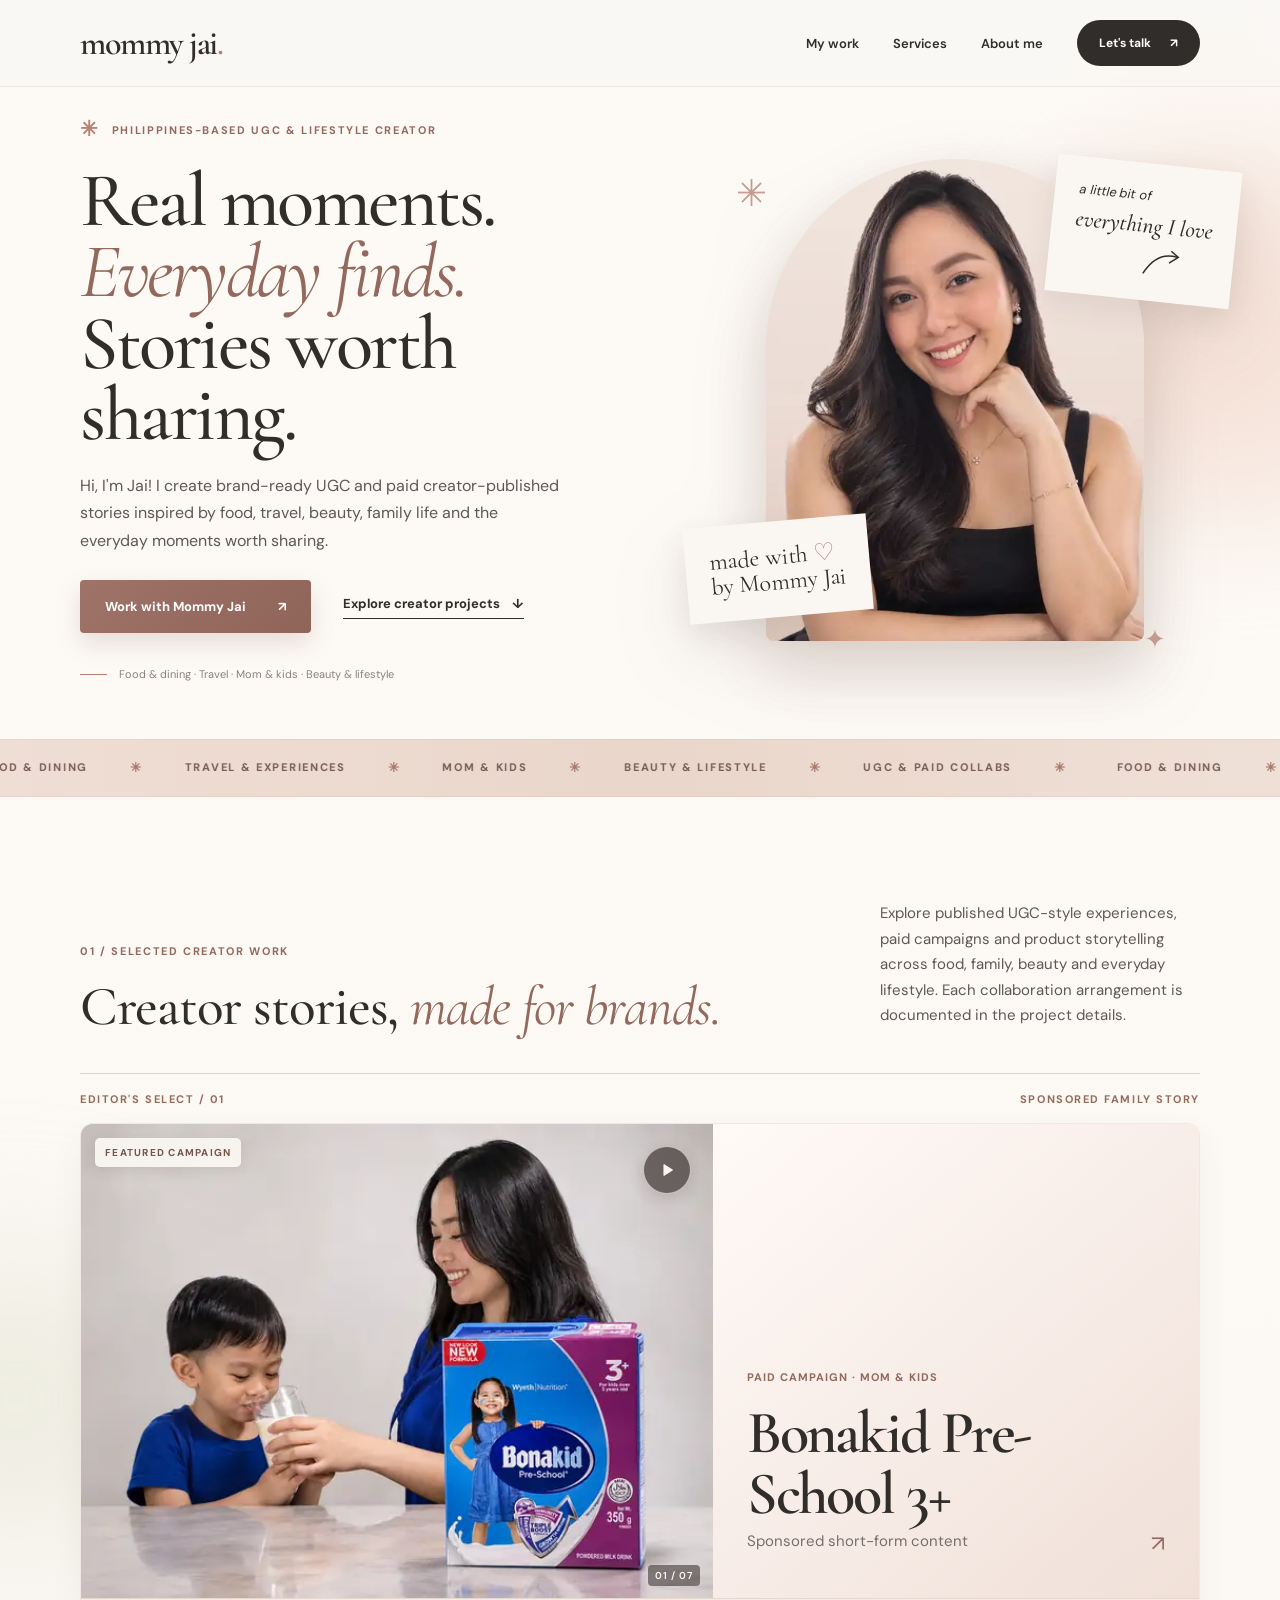
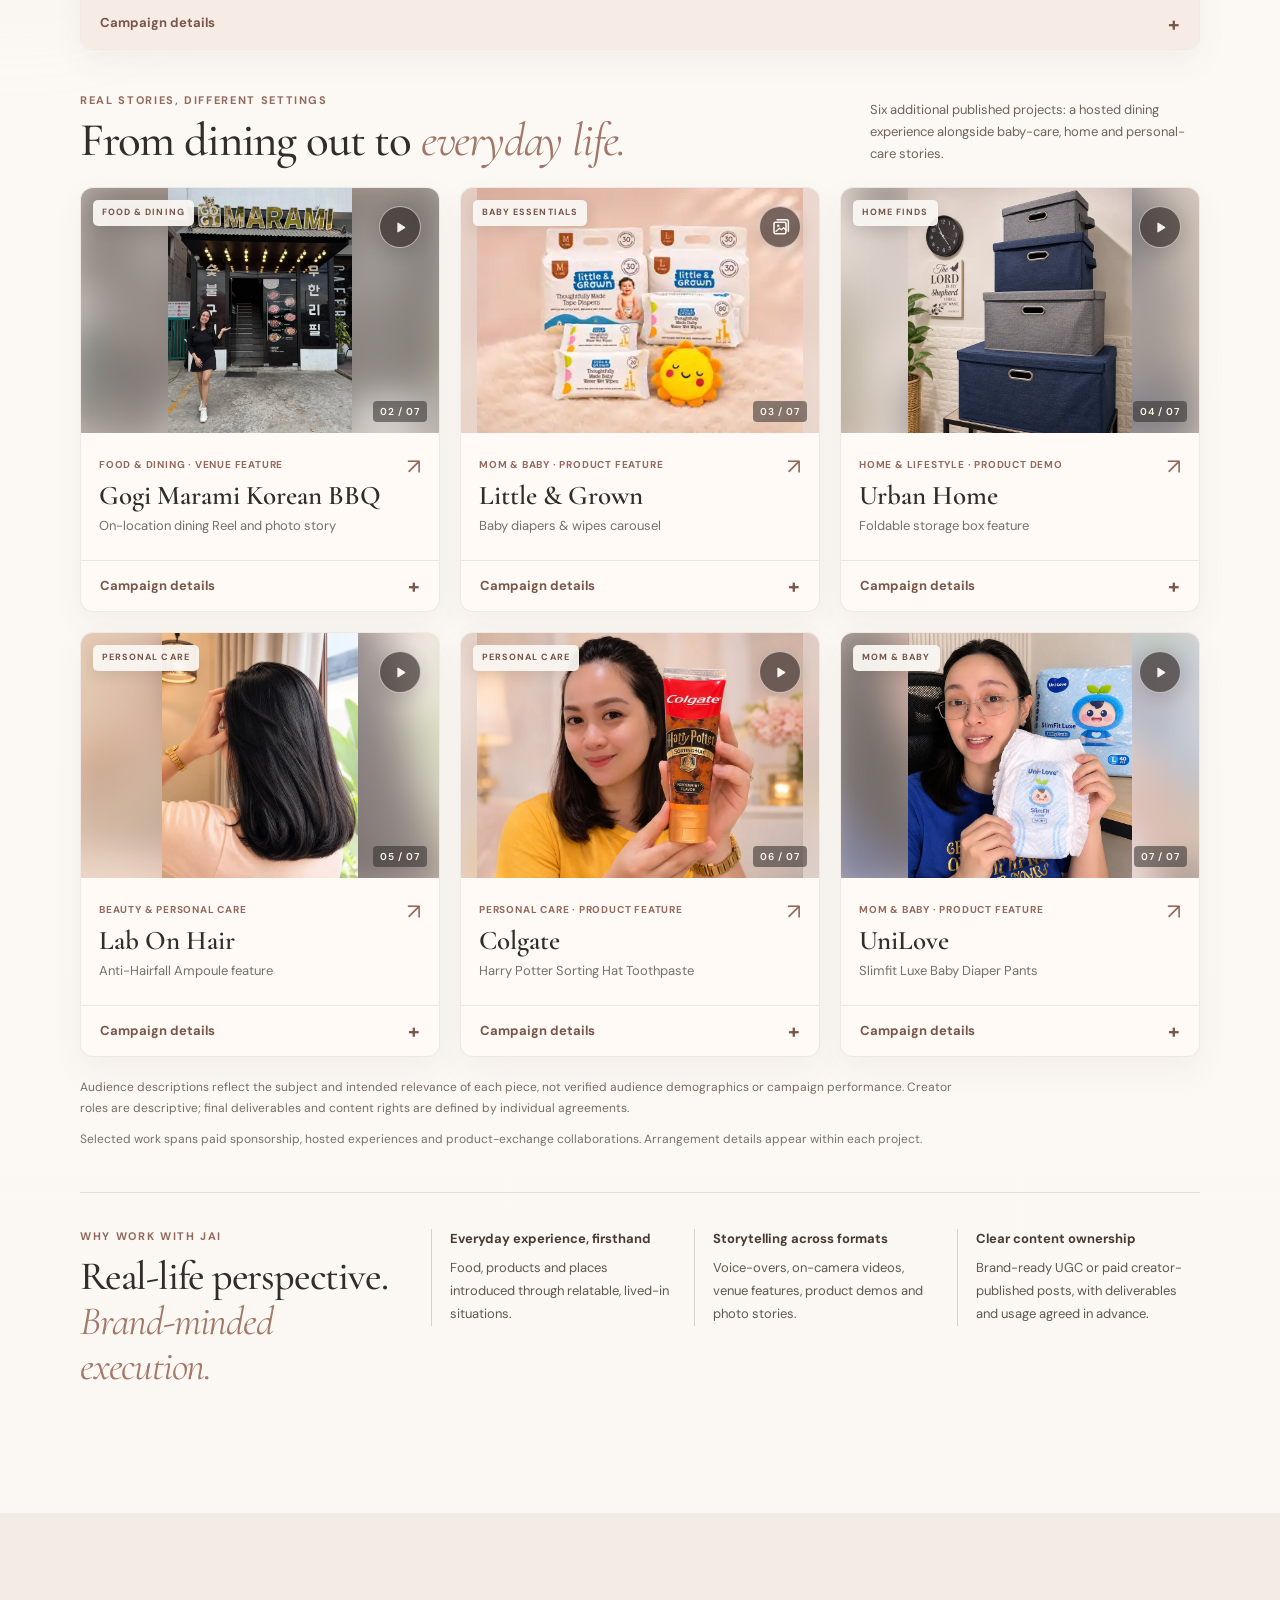
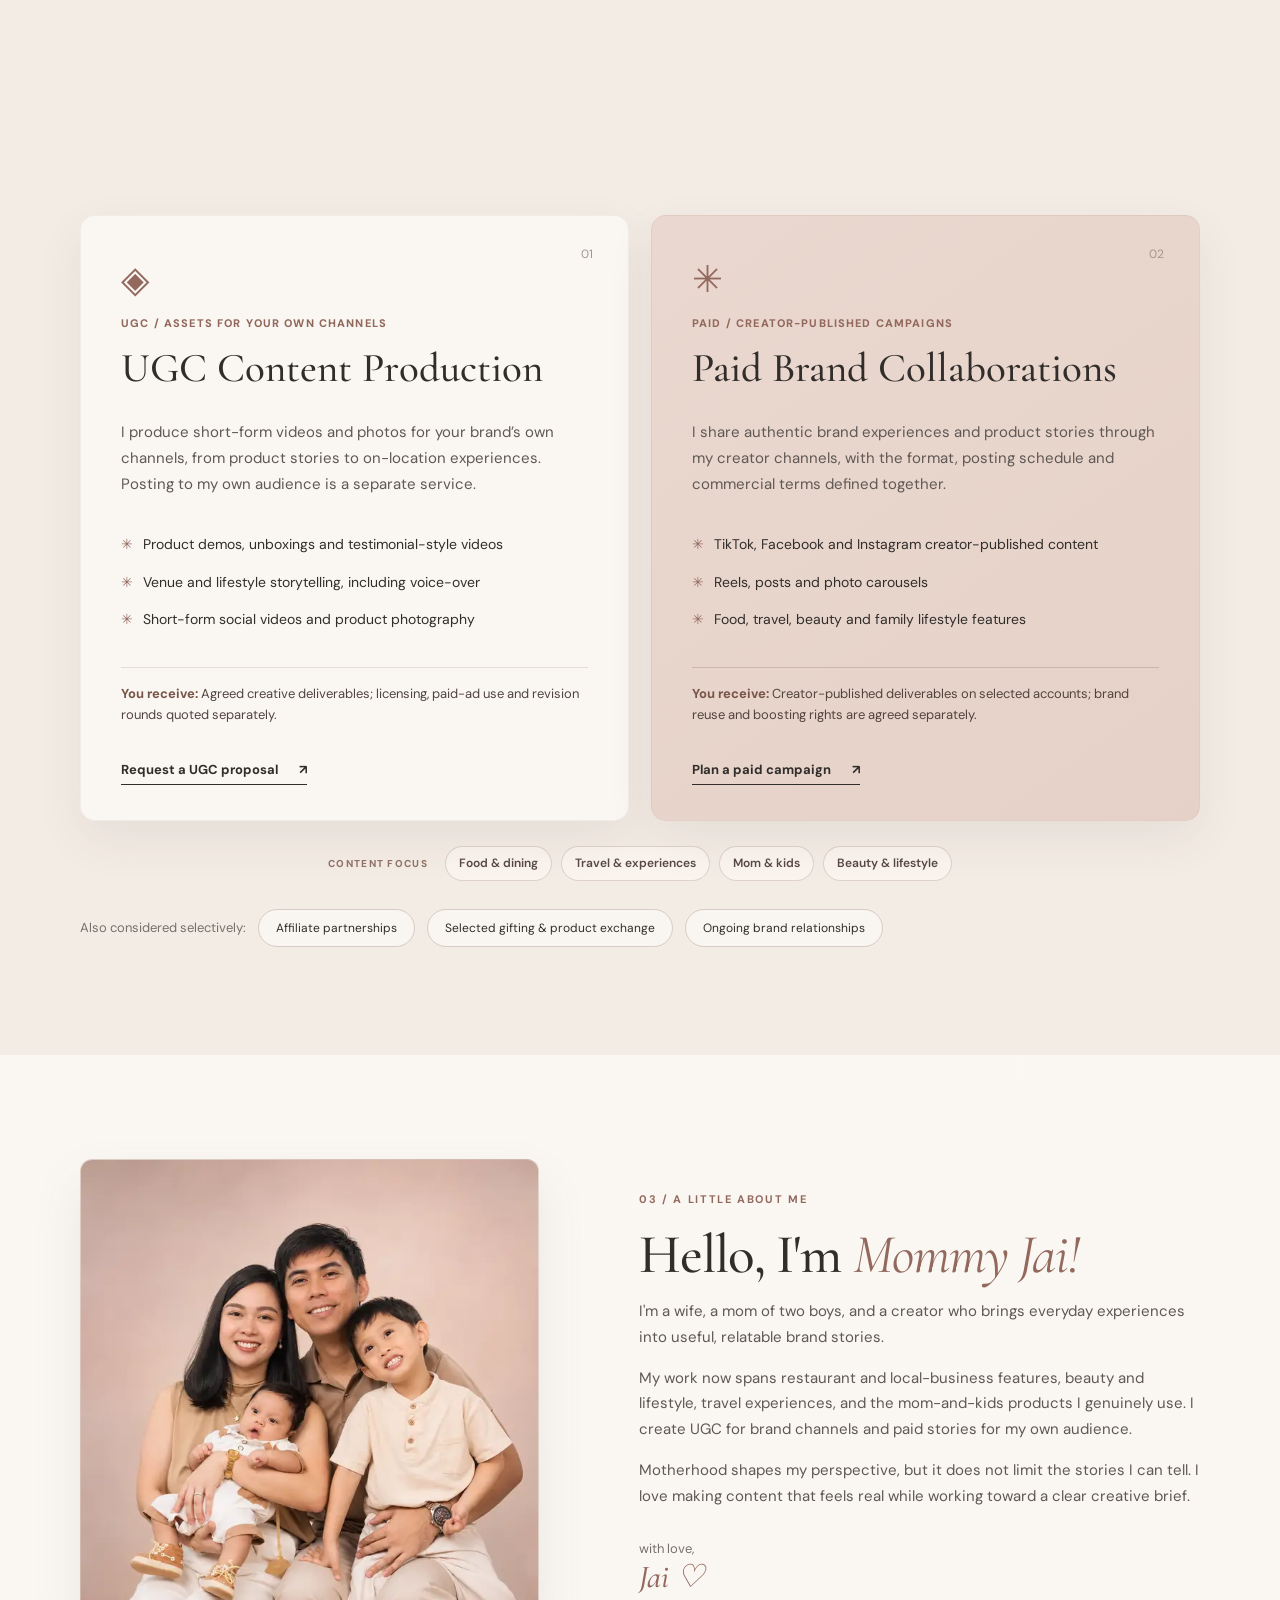
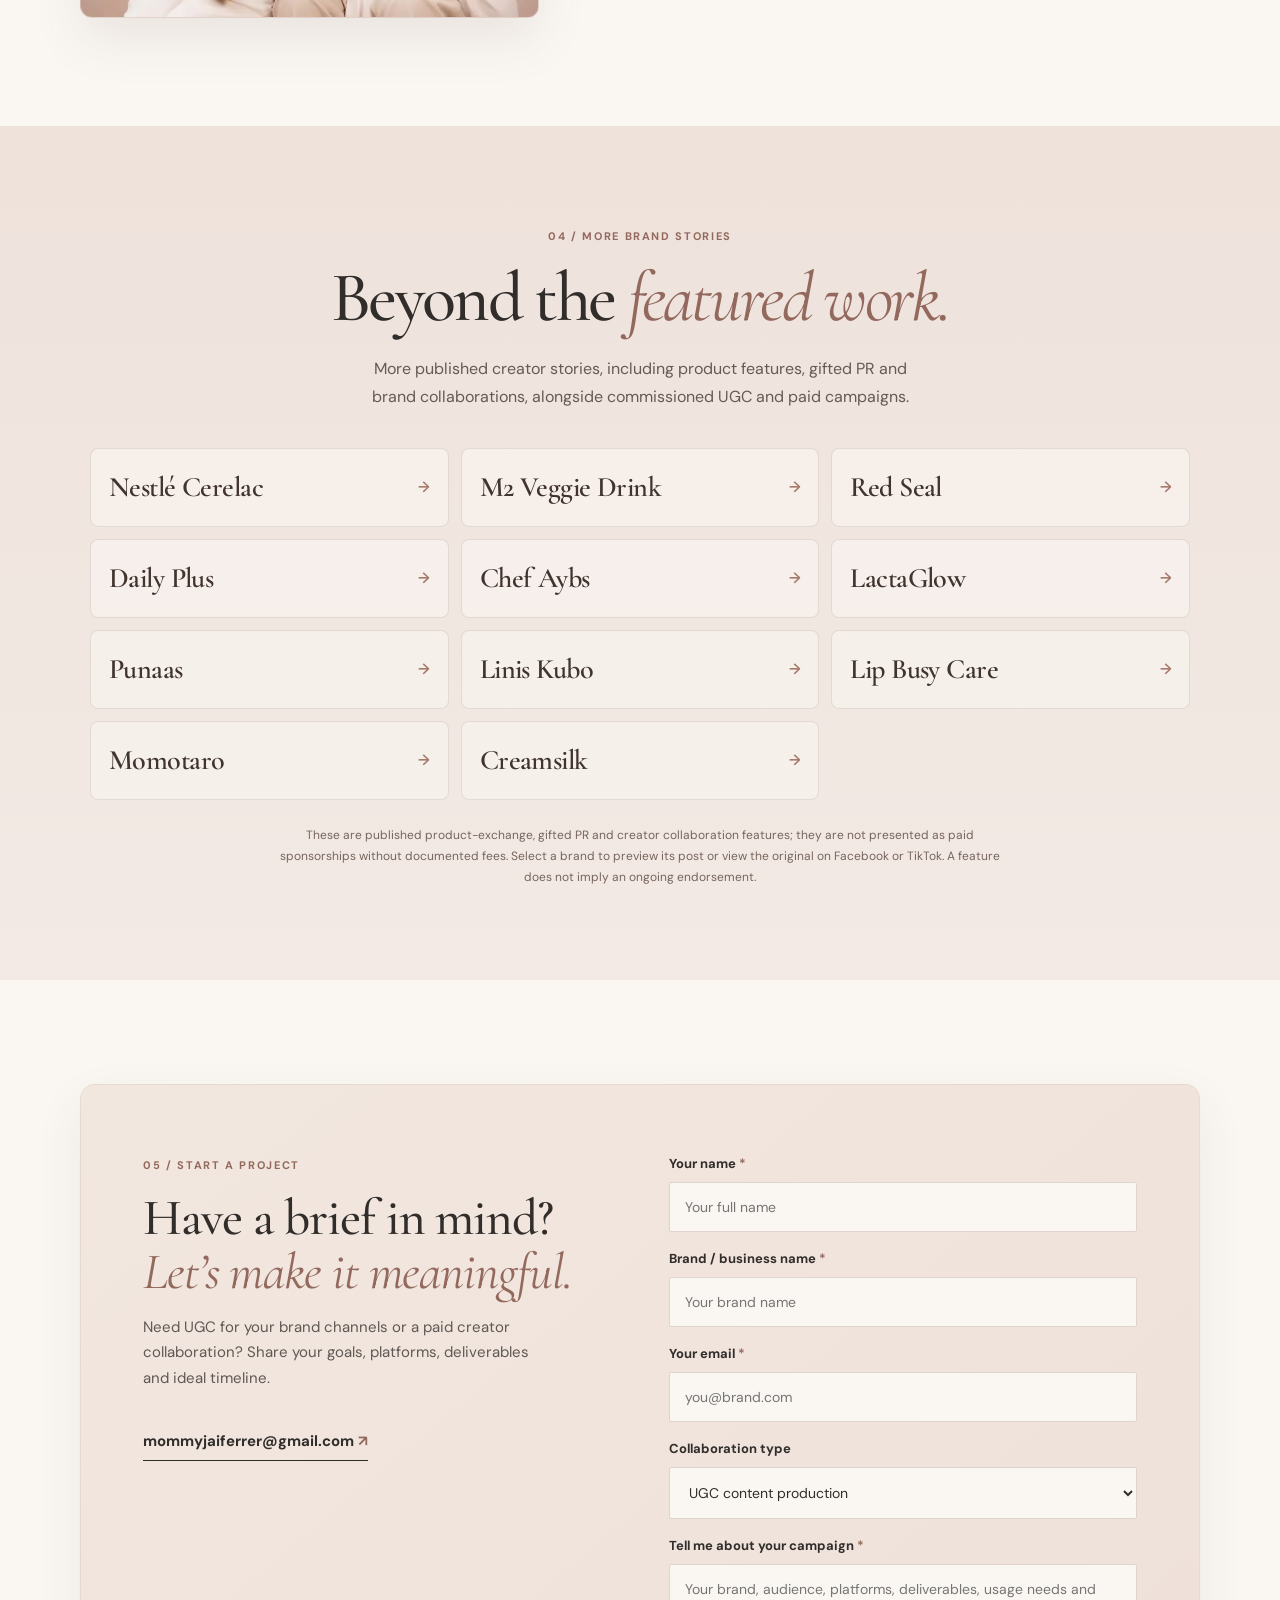
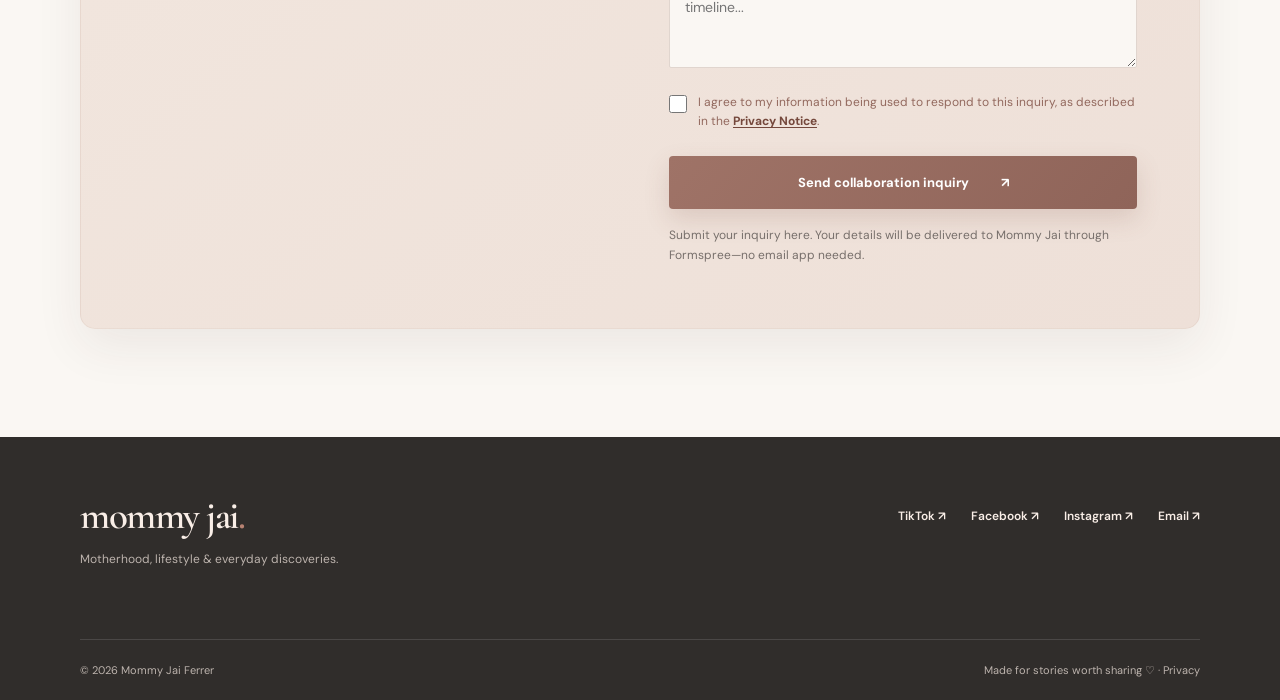
==== commit dd7d7273: "Keep Brand Stories drawer initial counter aligned with 11 published samples" ====
--- a/index.html
+++ b/index.html
@@ -247,7 +247,7 @@
       </div>
       <nav class="brand-drawer-navigation" aria-label="Browse more brand stories">
         <button id="brand-drawer-prev" type="button" aria-label="Previous brand story">← Previous</button>
-        <span id="brand-drawer-count" aria-live="polite">01 / 07</span>
+        <span id="brand-drawer-count" aria-live="polite">01 / 11</span>
         <button id="brand-drawer-next" type="button" aria-label="Next brand story">Next →</button>
       </nav>
     </div>
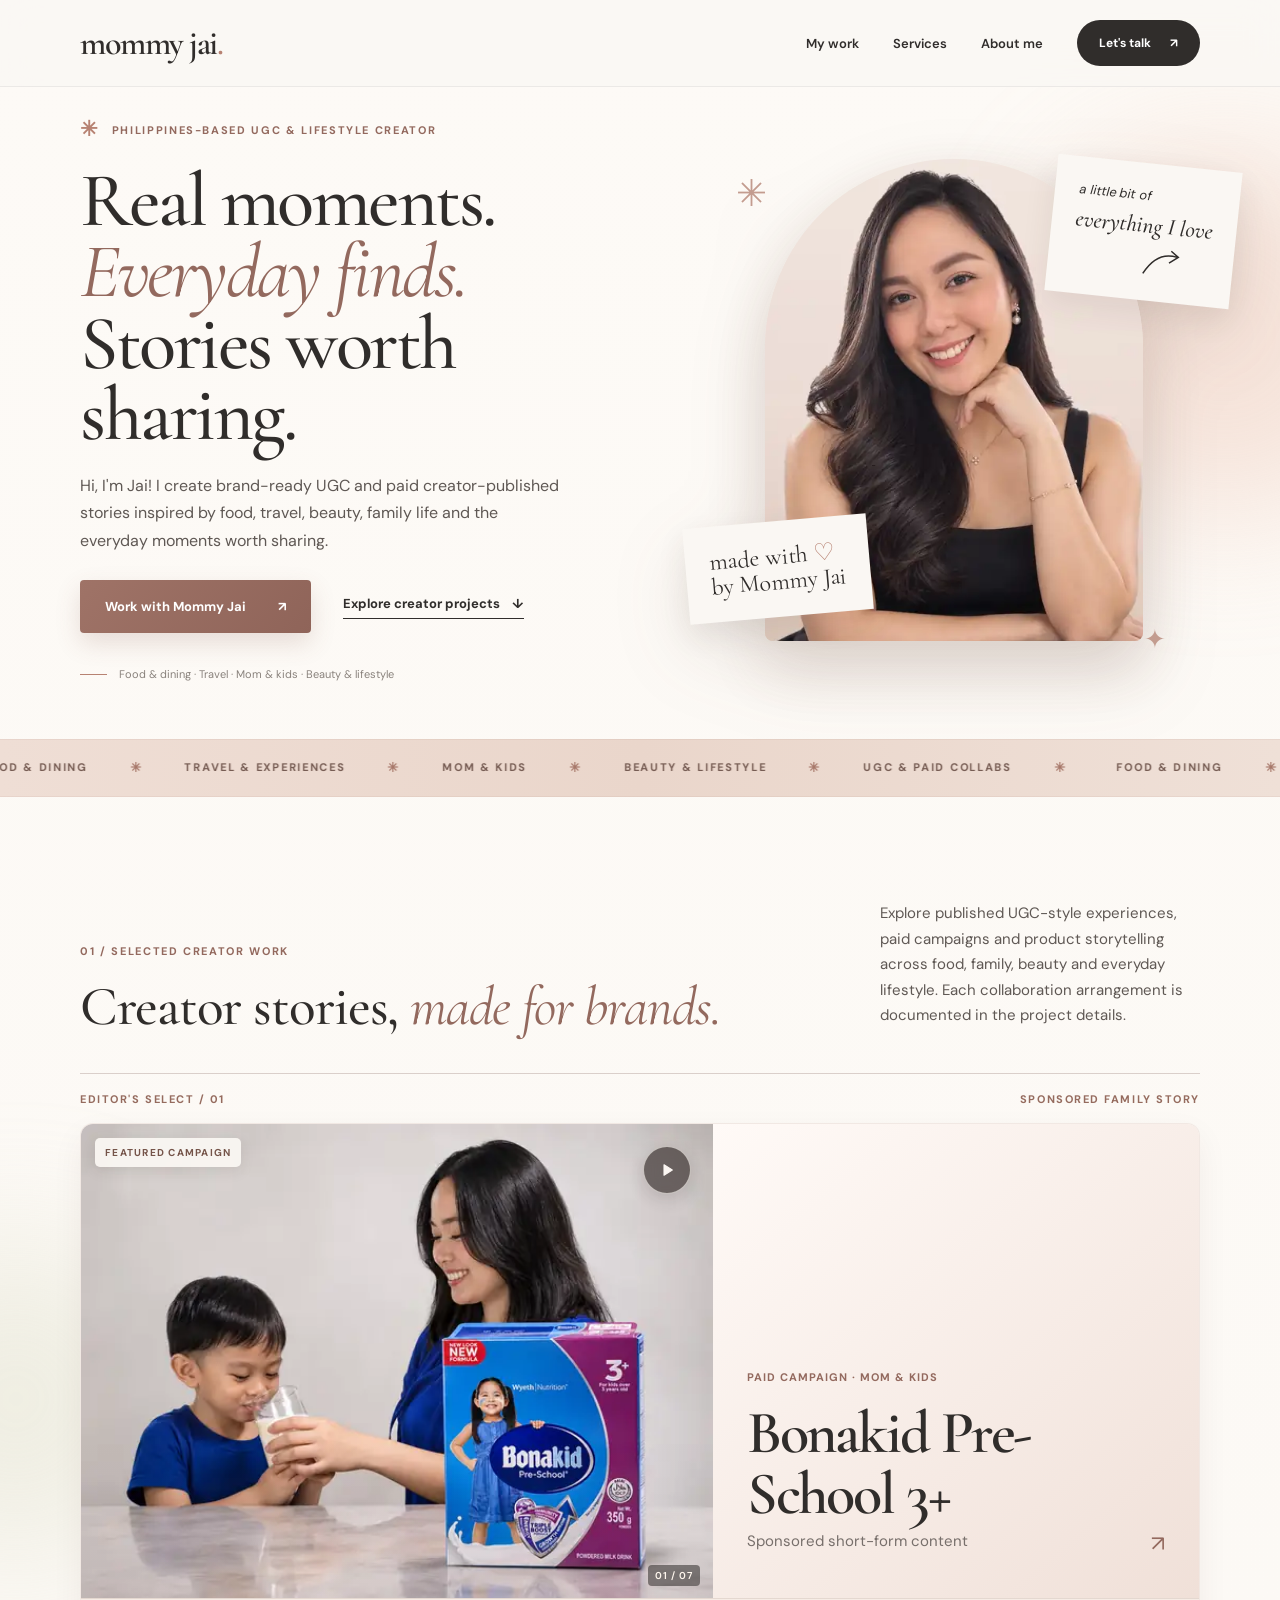
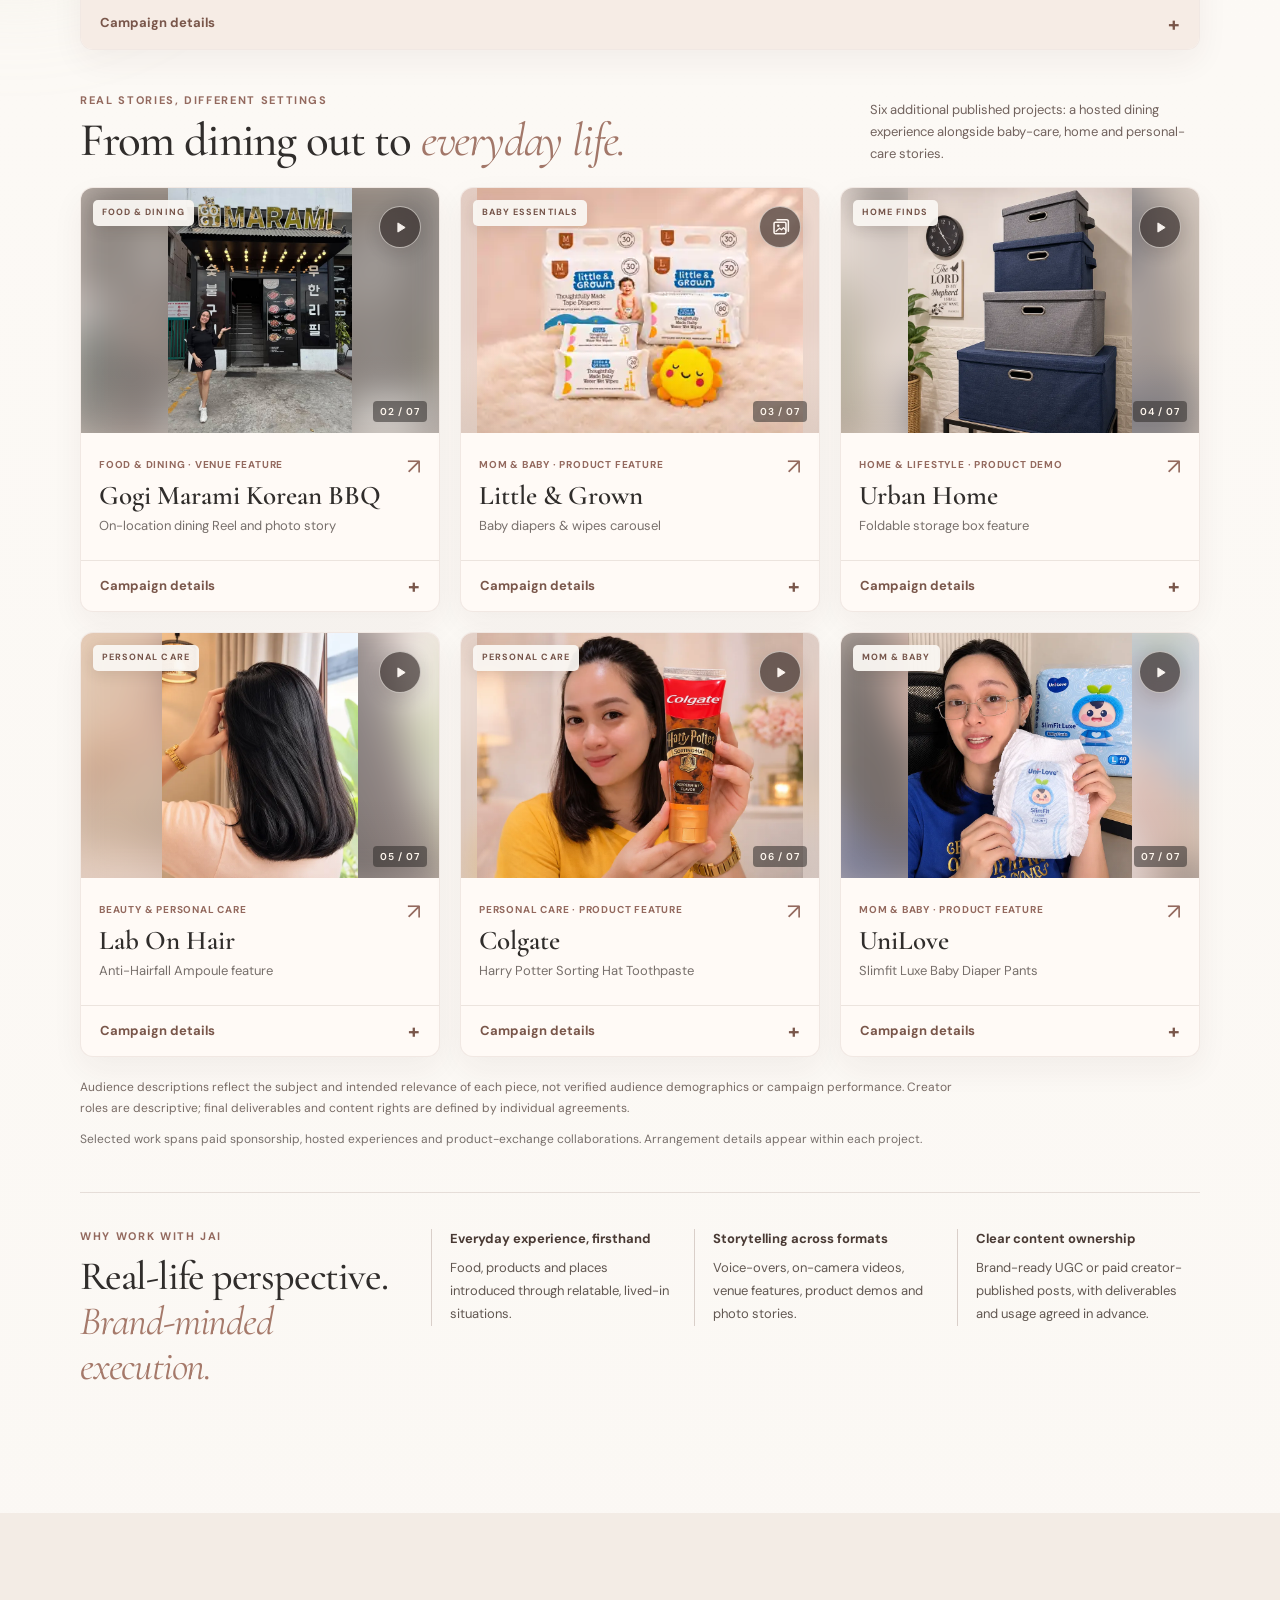
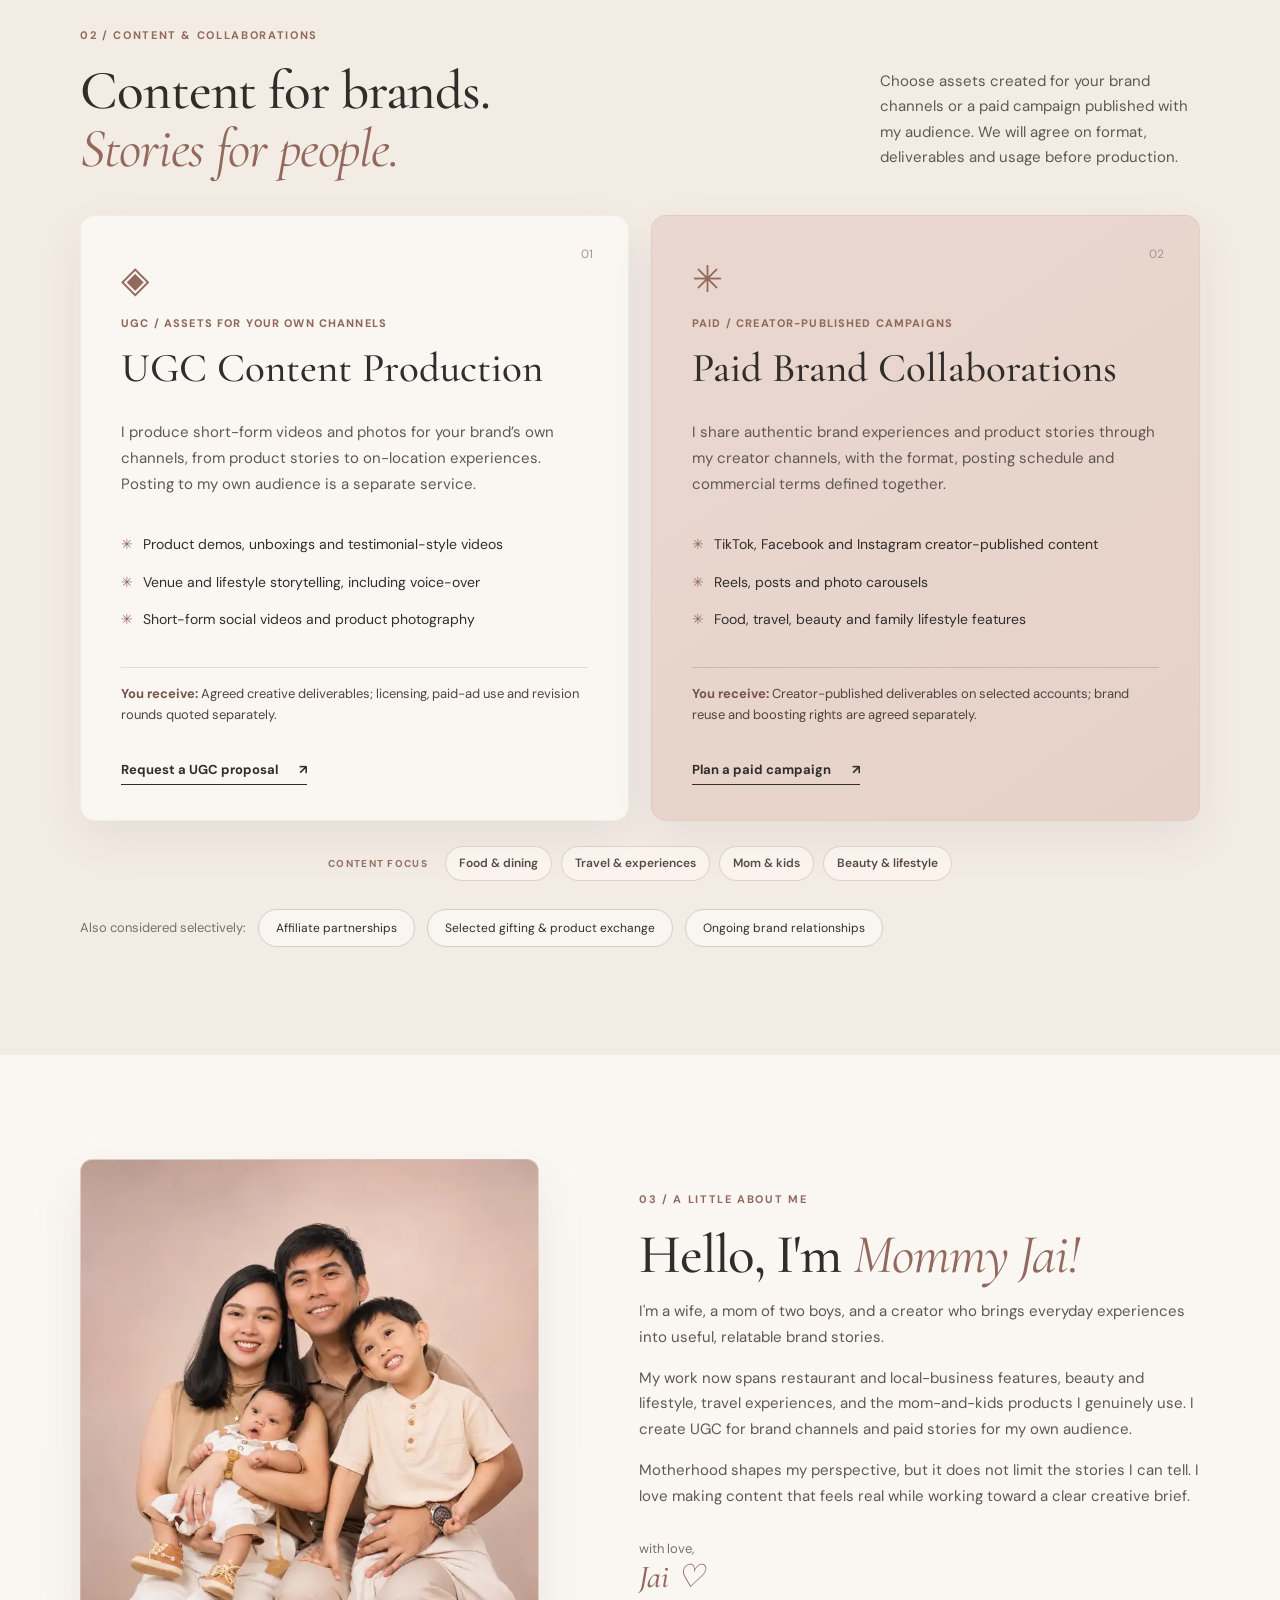
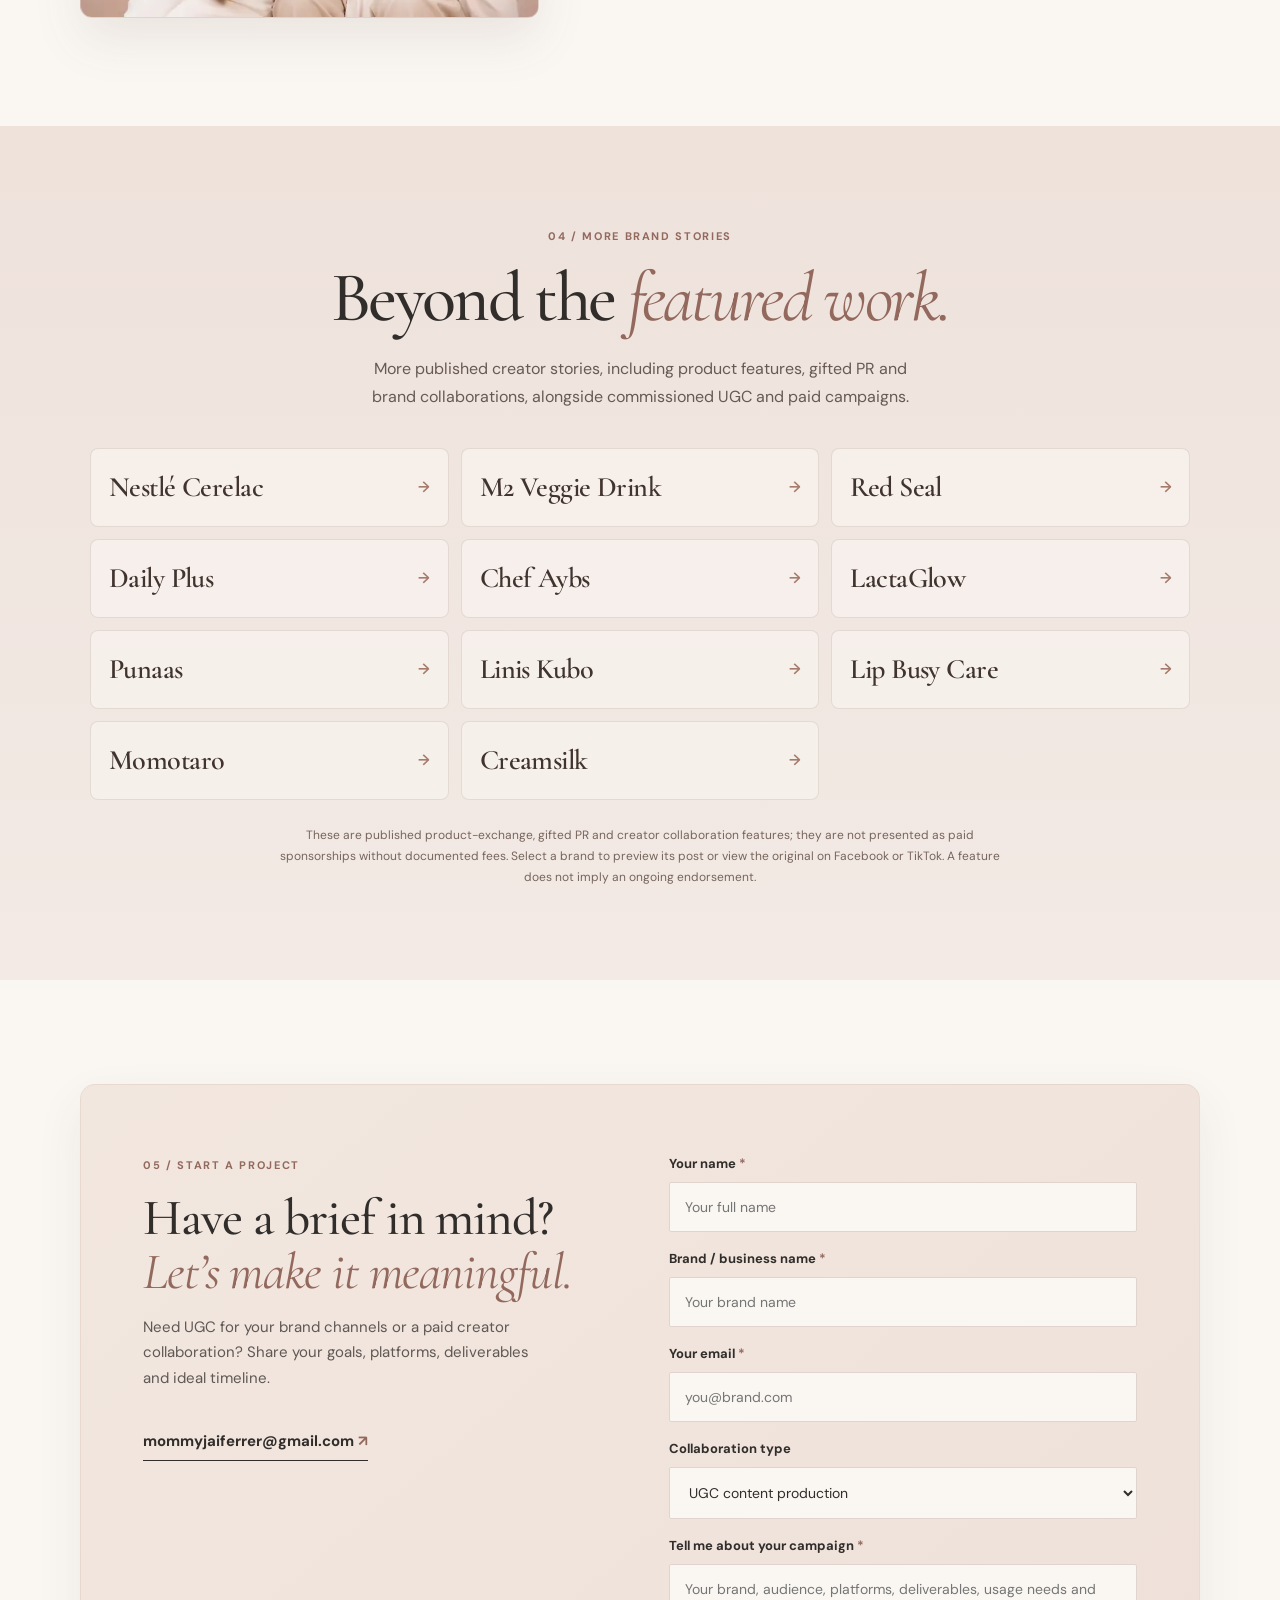
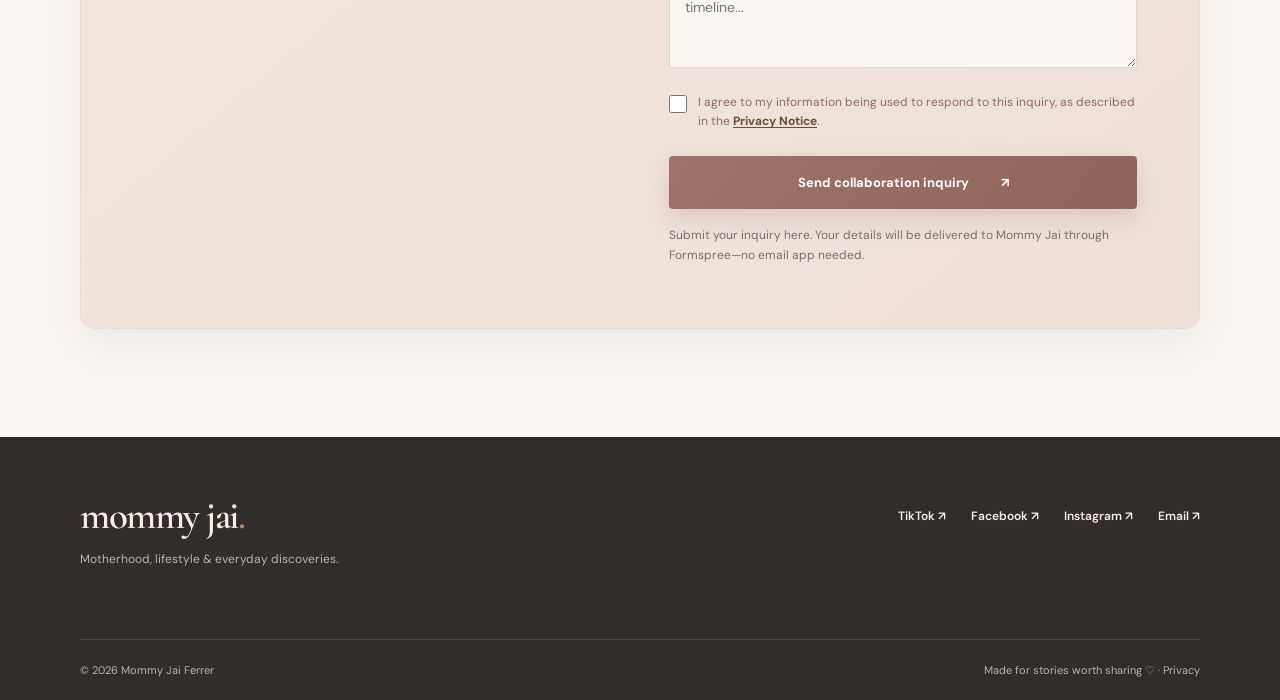
==== commit 5253fbc9: "Load v4.7 staging motion assets using fresh cache versions" ====
--- a/index.html
+++ b/index.html
@@ -59,8 +59,8 @@
   <link rel="preconnect" href="https://fonts.googleapis.com">
   <link rel="preconnect" href="https://fonts.gstatic.com" crossorigin>
   <link href="https://fonts.googleapis.com/css2?family=Cormorant+Garamond:wght@400;500;600&family=DM+Sans:wght@400;500;600;700&display=swap" rel="stylesheet">
-  <link rel="stylesheet" href="styles.css?v=4.5.0-staging">
-  <script src="script.js?v=1.8.1" defer></script>
+  <link rel="stylesheet" href="styles.css?v=4.7.0-staging">
+  <script src="script.js?v=1.9.0" defer></script>
   <script src="ticker.js?v=1.3.5" defer></script>
 </head>
 <body>
--- a/styles.css
+++ b/styles.css
@@ -1432,3 +1432,125 @@
  .creative-focus>span:not(.creative-focus-label){font-size:11px;padding:7px 10px;min-height:32px}
 }
 @media(prefers-reduced-motion:reduce){.campaign-item-gogi *{scroll-behavior:auto}}
+
+
+
+/* V4.7 — Soft Cinematic Editorial.
+   Lightweight, one-time entrances; no added libraries or perpetual animations.
+   The hero, original palette, ticker, and functional controls are unchanged. */
+@media (prefers-reduced-motion: no-preference) {
+  .motion-ready .hero-copy > .eyebrow,
+  .motion-ready .hero-copy > h1,
+  .motion-ready .hero-copy > .hero-lead,
+  .motion-ready .hero-copy > .hero-actions,
+  .motion-ready .hero-copy > .hero-meta {
+    animation: mjHeroCopyIn .7s cubic-bezier(.2,.75,.25,1) both;
+  }
+  .motion-ready .hero-copy > .eyebrow { animation-delay:.055s }
+  .motion-ready .hero-copy > h1 { animation-delay:.13s }
+  .motion-ready .hero-copy > .hero-lead { animation-delay:.23s }
+  .motion-ready .hero-copy > .hero-actions { animation-delay:.33s }
+  .motion-ready .hero-copy > .hero-meta { animation-delay:.42s }
+  .motion-ready .hero-visual {
+    animation: mjHeroPortraitIn .88s cubic-bezier(.18,.72,.24,1) .19s both;
+  }
+  @keyframes mjHeroCopyIn {
+    from { opacity:0; transform:translate3d(0,15px,0) }
+    to { opacity:1; transform:translate3d(0,0,0) }
+  }
+  @keyframes mjHeroPortraitIn {
+    from { opacity:0; transform:translate3d(0,19px,0) scale(.988) }
+    to { opacity:1; transform:translate3d(0,0,0) scale(1) }
+  }
+
+  /* The 'translate' longhand lets card hover and scroll reveal coexist. */
+  .js-motion .reveal-item {
+    opacity:0;
+    transform:none;
+    translate:0 19px;
+    transition:opacity .65s ease,translate .68s cubic-bezier(.2,.8,.2,1);
+    transition-delay:var(--mj-reveal-delay, 0ms);
+  }
+  .js-motion .reveal-item.is-visible {
+    opacity:1;
+    transform:none;
+    translate:0 0;
+  }
+
+  /* Replace the old sweeping shine with a restrained photographic response. */
+  .campaign-item > .work-card .work-art:after {
+    background:linear-gradient(180deg,transparent 66%,rgba(39,26,20,.075));
+    transform:none;
+    opacity:.7;
+    transition:opacity .3s ease;
+  }
+  .campaign-item > .work-card:hover .work-art:after,
+  .campaign-item > .work-card:focus-visible .work-art:after {
+    transform:none;
+    opacity:1;
+  }
+  .campaign-item .work-art-photo img {
+    transition:transform .55s cubic-bezier(.2,.78,.25,1);
+  }
+  @media (hover:hover) and (pointer:fine) {
+    .campaign-item {
+      transition:box-shadow .34s ease,translate .34s cubic-bezier(.2,.78,.25,1);
+    }
+    .campaign-item:hover,
+    .campaign-item:focus-within {
+      translate:0 -3px;
+      box-shadow:0 20px 43px rgba(65,44,38,.11);
+    }
+    .js-motion .reveal-item.is-visible.campaign-item:hover,
+    .js-motion .reveal-item.is-visible.campaign-item:focus-within { translate:0 -3px }
+    .campaign-item:hover .work-art-photo img,
+    .campaign-item:focus-within .work-art-photo img { transform:scale(1.028) }
+    .services-grid .service-card:hover { transform:translateY(-4px) }
+  }
+
+  /* Quiet, consistent affordance for the primary conversion actions. */
+  .button-primary > span,
+  .service-link > span,
+  .service-link span {
+    display:inline-block;
+    transition:translate .22s ease;
+  }
+  .button-primary:hover > span,
+  .button-primary:focus-visible > span,
+  .service-link:hover span,
+  .service-link:focus-visible span { translate:3px -2px }
+  .button-primary:focus-visible,
+  .service-link:focus-visible { outline:3px solid #916b5e;outline-offset:4px }
+
+  /* Featured Work is a focused editorial viewer, not a second animated page. */
+  .campaign-viewer[open] { animation:mjViewerOpen .27s cubic-bezier(.2,.75,.3,1) both }
+  .campaign-viewer[open]::backdrop { animation:mjViewerBackdrop .25s ease both }
+  @keyframes mjViewerOpen {
+    from { opacity:0; translate:0 10px }
+    to { opacity:1; translate:0 0 }
+  }
+  @keyframes mjViewerBackdrop {
+    from { opacity:0 }
+    to { opacity:1 }
+  }
+}
+@media (max-width:700px) and (prefers-reduced-motion:no-preference) {
+  .motion-ready .hero-copy > .eyebrow,
+  .motion-ready .hero-copy > h1,
+  .motion-ready .hero-copy > .hero-lead,
+  .motion-ready .hero-copy > .hero-actions,
+  .motion-ready .hero-copy > .hero-meta { animation-duration:.59s }
+  .motion-ready .hero-visual { animation-duration:.73s;animation-delay:.16s }
+}
+@media (prefers-reduced-motion:reduce) {
+  .js-motion .reveal-item,
+  .js-motion .reveal-item.is-visible { opacity:1!important;translate:none!important;transform:none!important;transition:none!important }
+  .motion-ready .hero-visual,
+  .motion-ready .hero-copy > * { opacity:1!important;animation:none!important;transform:none!important }
+  .campaign-item,
+  .campaign-item:hover,
+  .campaign-item:focus-within,
+  .campaign-item .work-art-photo img,
+  .campaign-item:hover .work-art-photo img { translate:none!important;transform:none!important;transition:none!important }
+  .campaign-viewer[open],.campaign-viewer[open]::backdrop { animation:none!important;translate:none!important }
+}
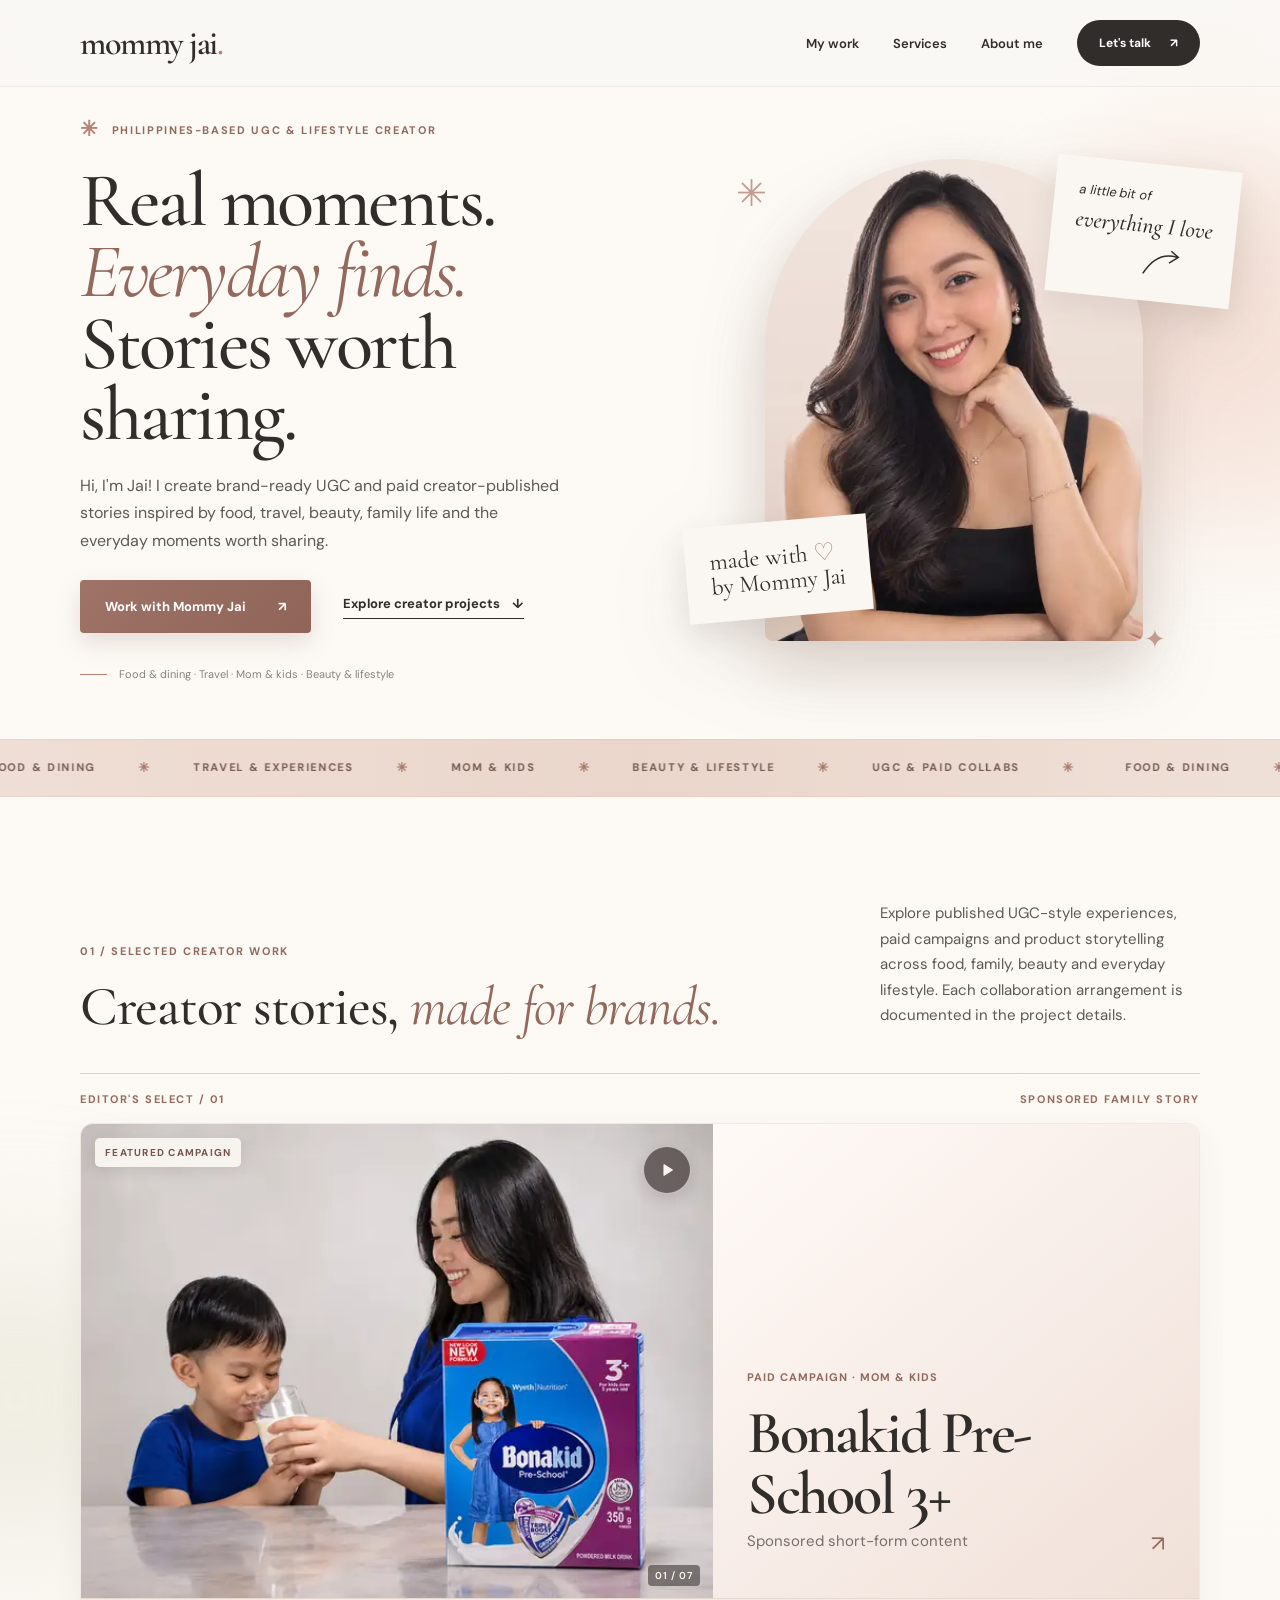
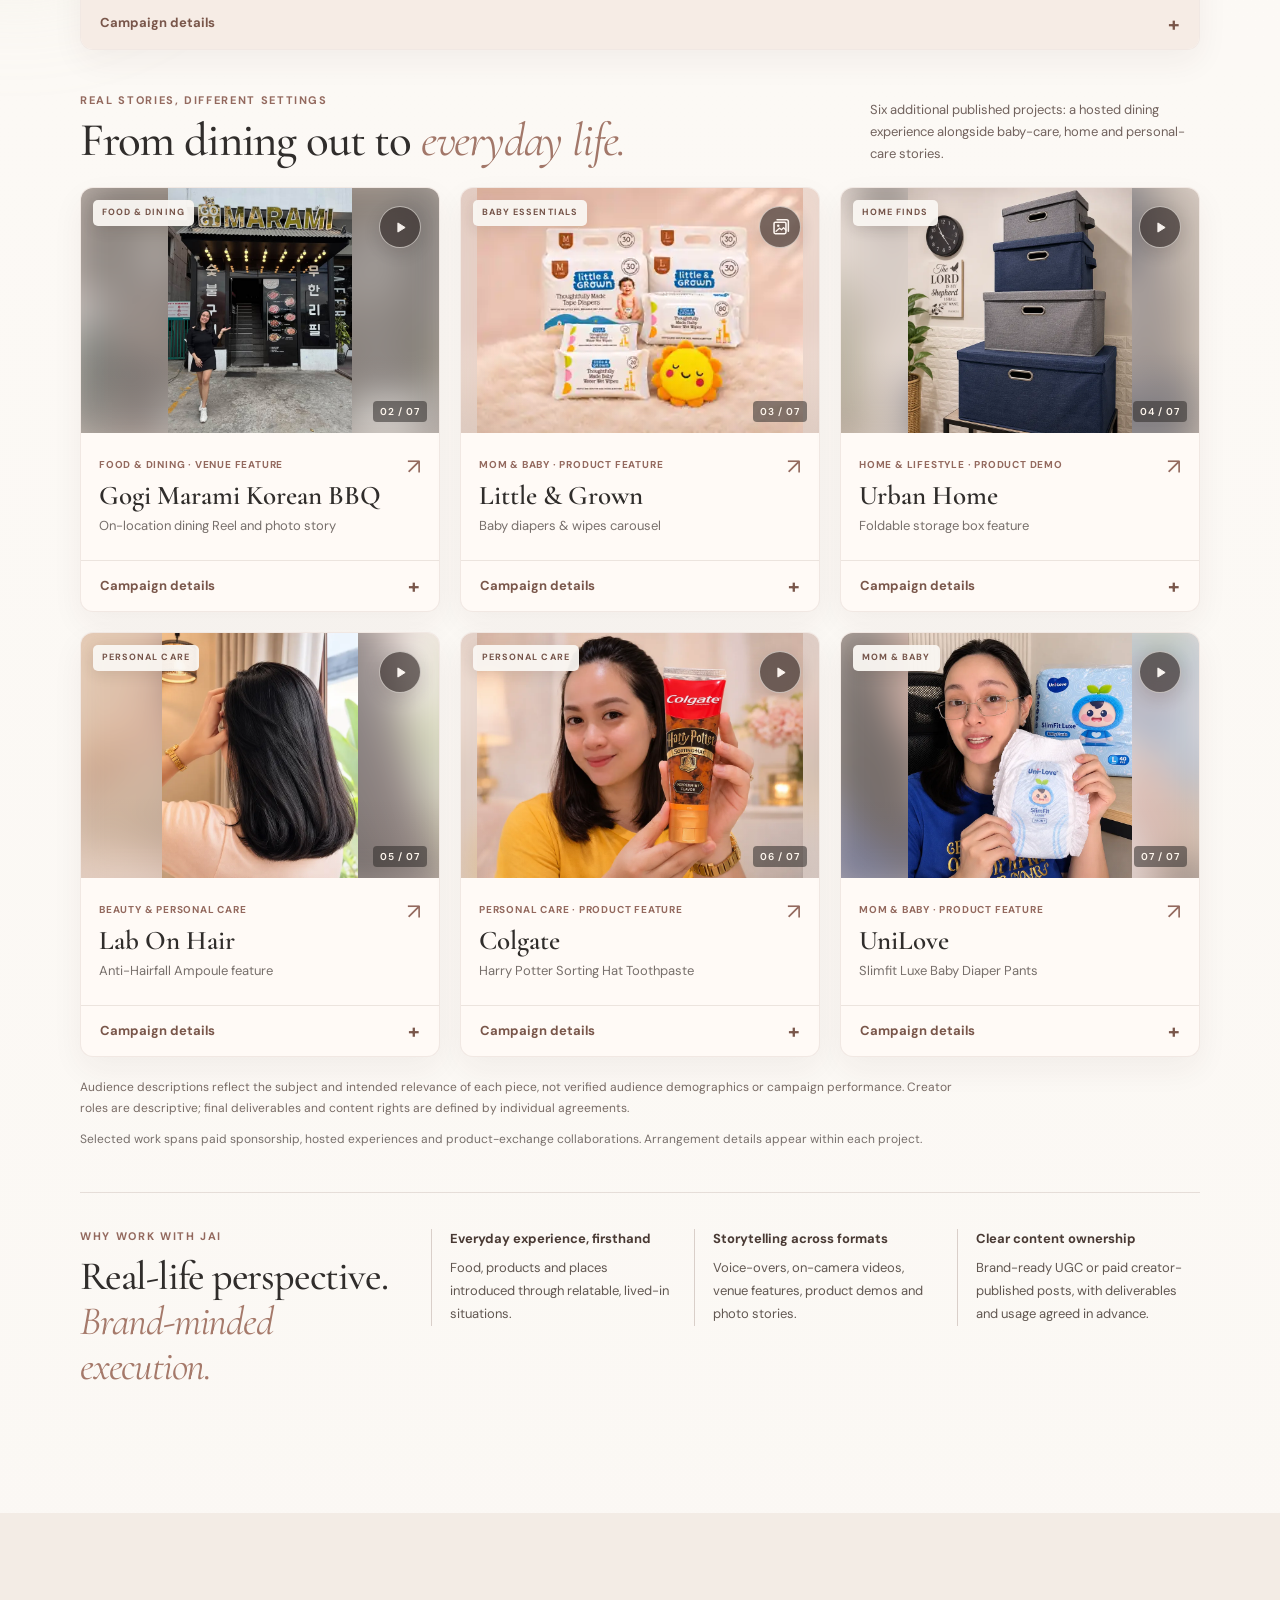
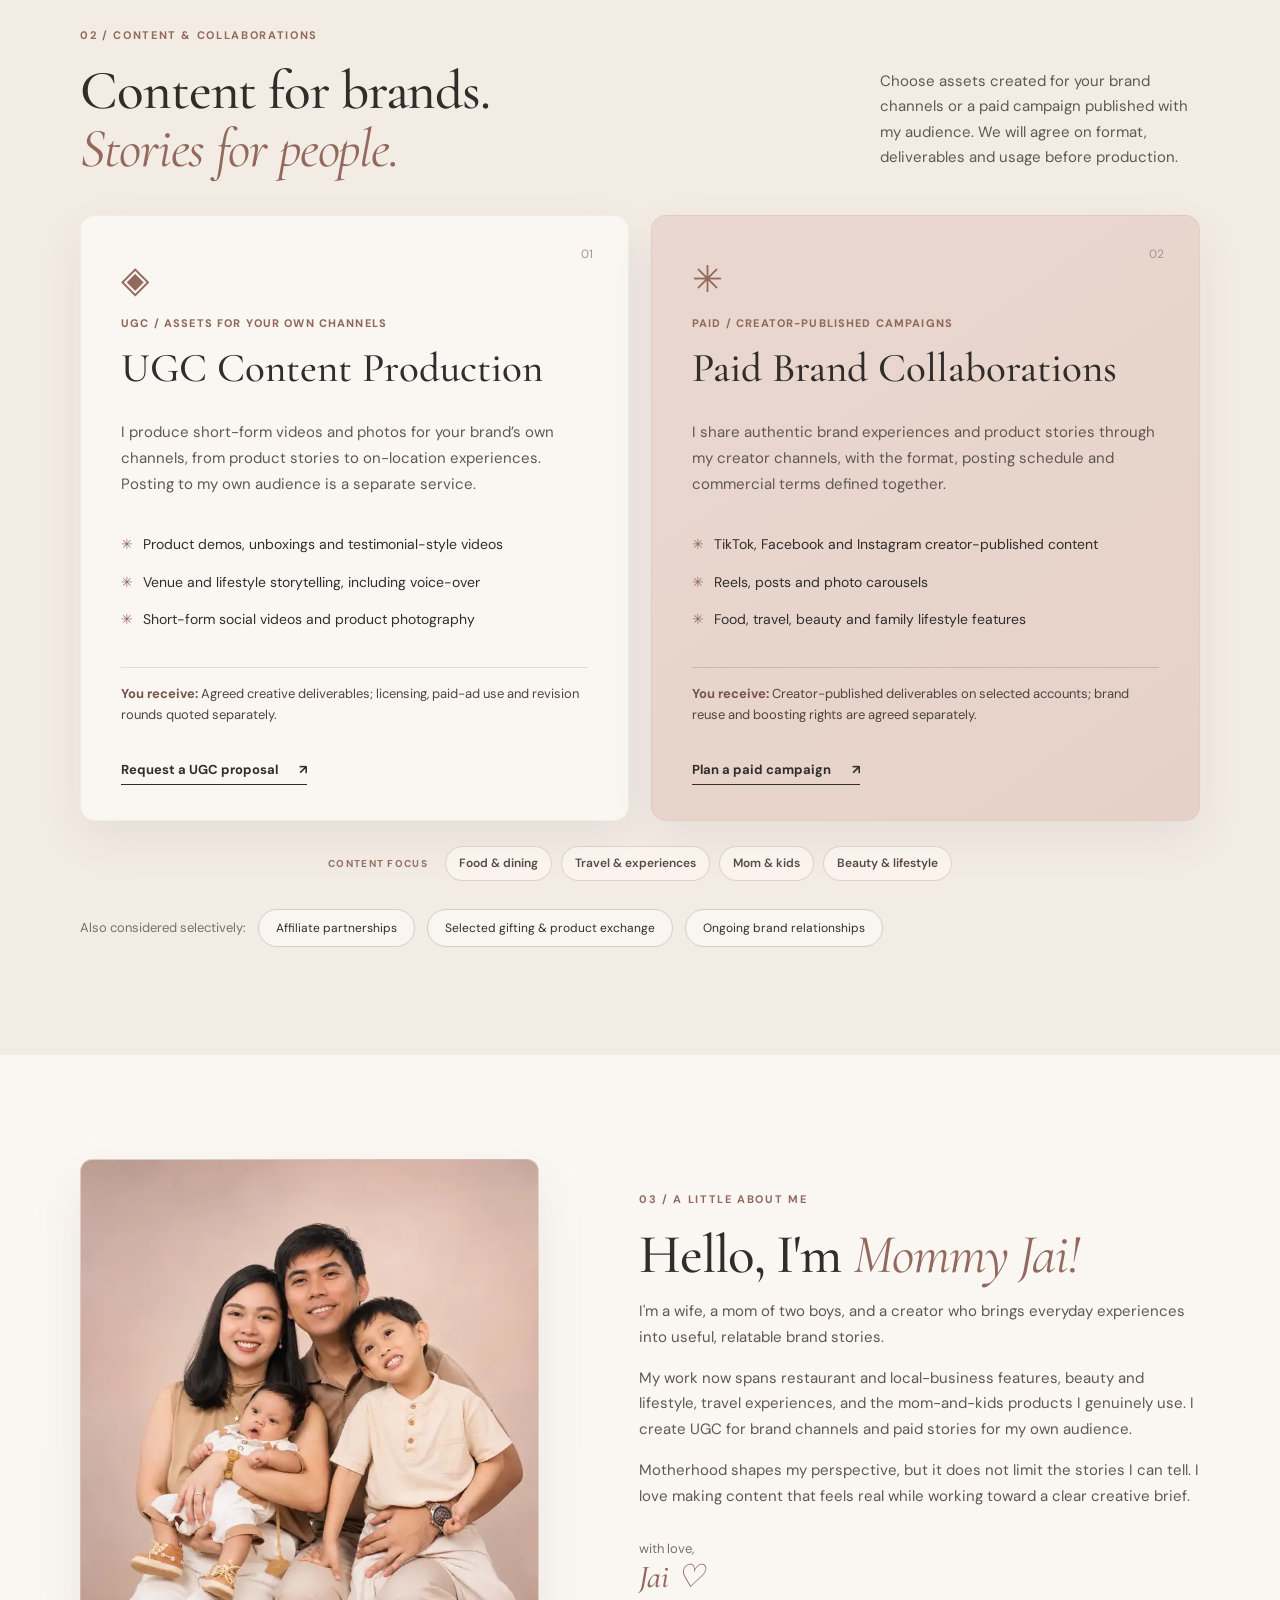
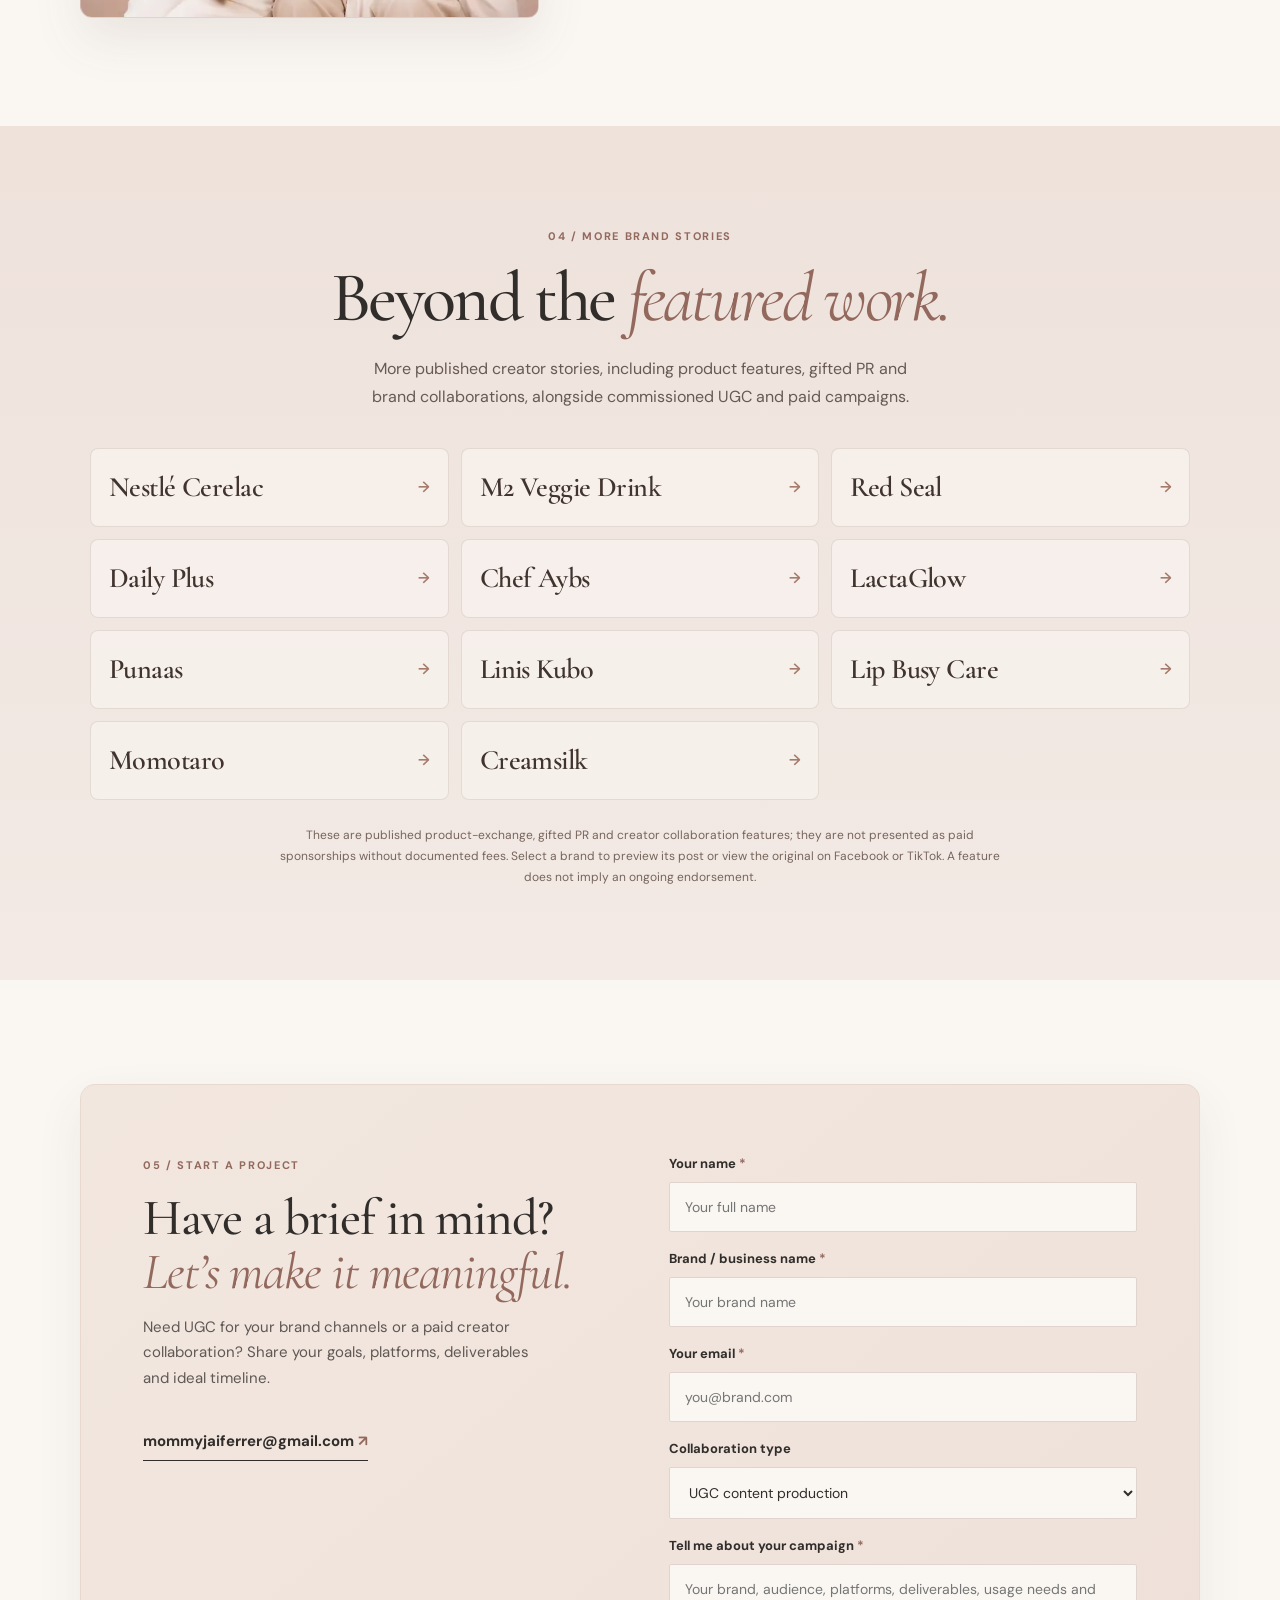
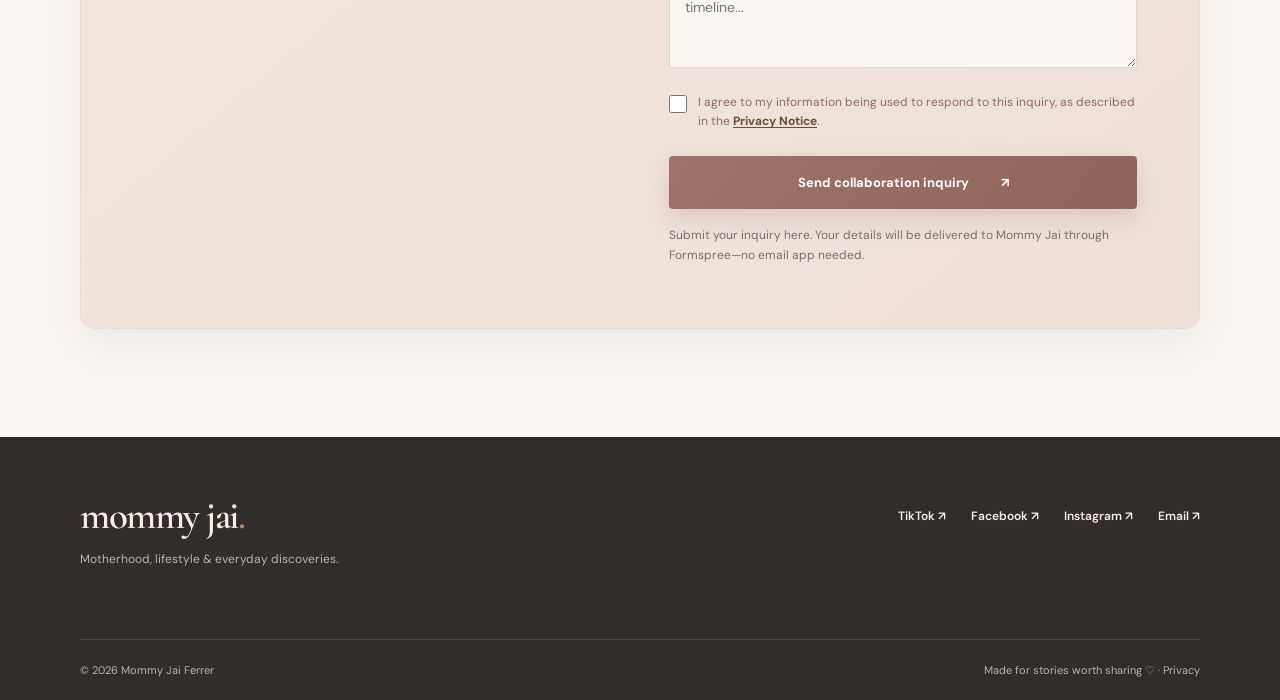
==== commit 8e0190a6: "Release Mommy Jai Portfolio v4.7 — UGC focus, brand stories, premium motion" ====
--- a/index.html
+++ b/index.html
@@ -6,7 +6,7 @@
   <meta name="theme-color" content="#faf7f3">
   <meta name="description" content="Mommy Jai Ferrer is a Philippines-based UGC and lifestyle creator producing brand-ready videos, food and travel stories, paid campaigns, and family-focused content.">
   <link rel="canonical" href="https://mommy-jai-portfolio.pages.dev/">
-  <meta name="robots" content="noindex, nofollow">
+  <meta name="robots" content="index, follow, max-image-preview:large">
   <meta property="og:type" content="website">
   <meta property="og:locale" content="en_PH">
   <meta property="og:site_name" content="Mommy Jai Ferrer">
@@ -59,7 +59,7 @@
   <link rel="preconnect" href="https://fonts.googleapis.com">
   <link rel="preconnect" href="https://fonts.gstatic.com" crossorigin>
   <link href="https://fonts.googleapis.com/css2?family=Cormorant+Garamond:wght@400;500;600&family=DM+Sans:wght@400;500;600;700&display=swap" rel="stylesheet">
-  <link rel="stylesheet" href="styles.css?v=4.7.0-staging">
+  <link rel="stylesheet" href="styles.css?v=4.7.0">
   <script src="script.js?v=1.9.0" defer></script>
   <script src="ticker.js?v=1.3.5" defer></script>
 </head>
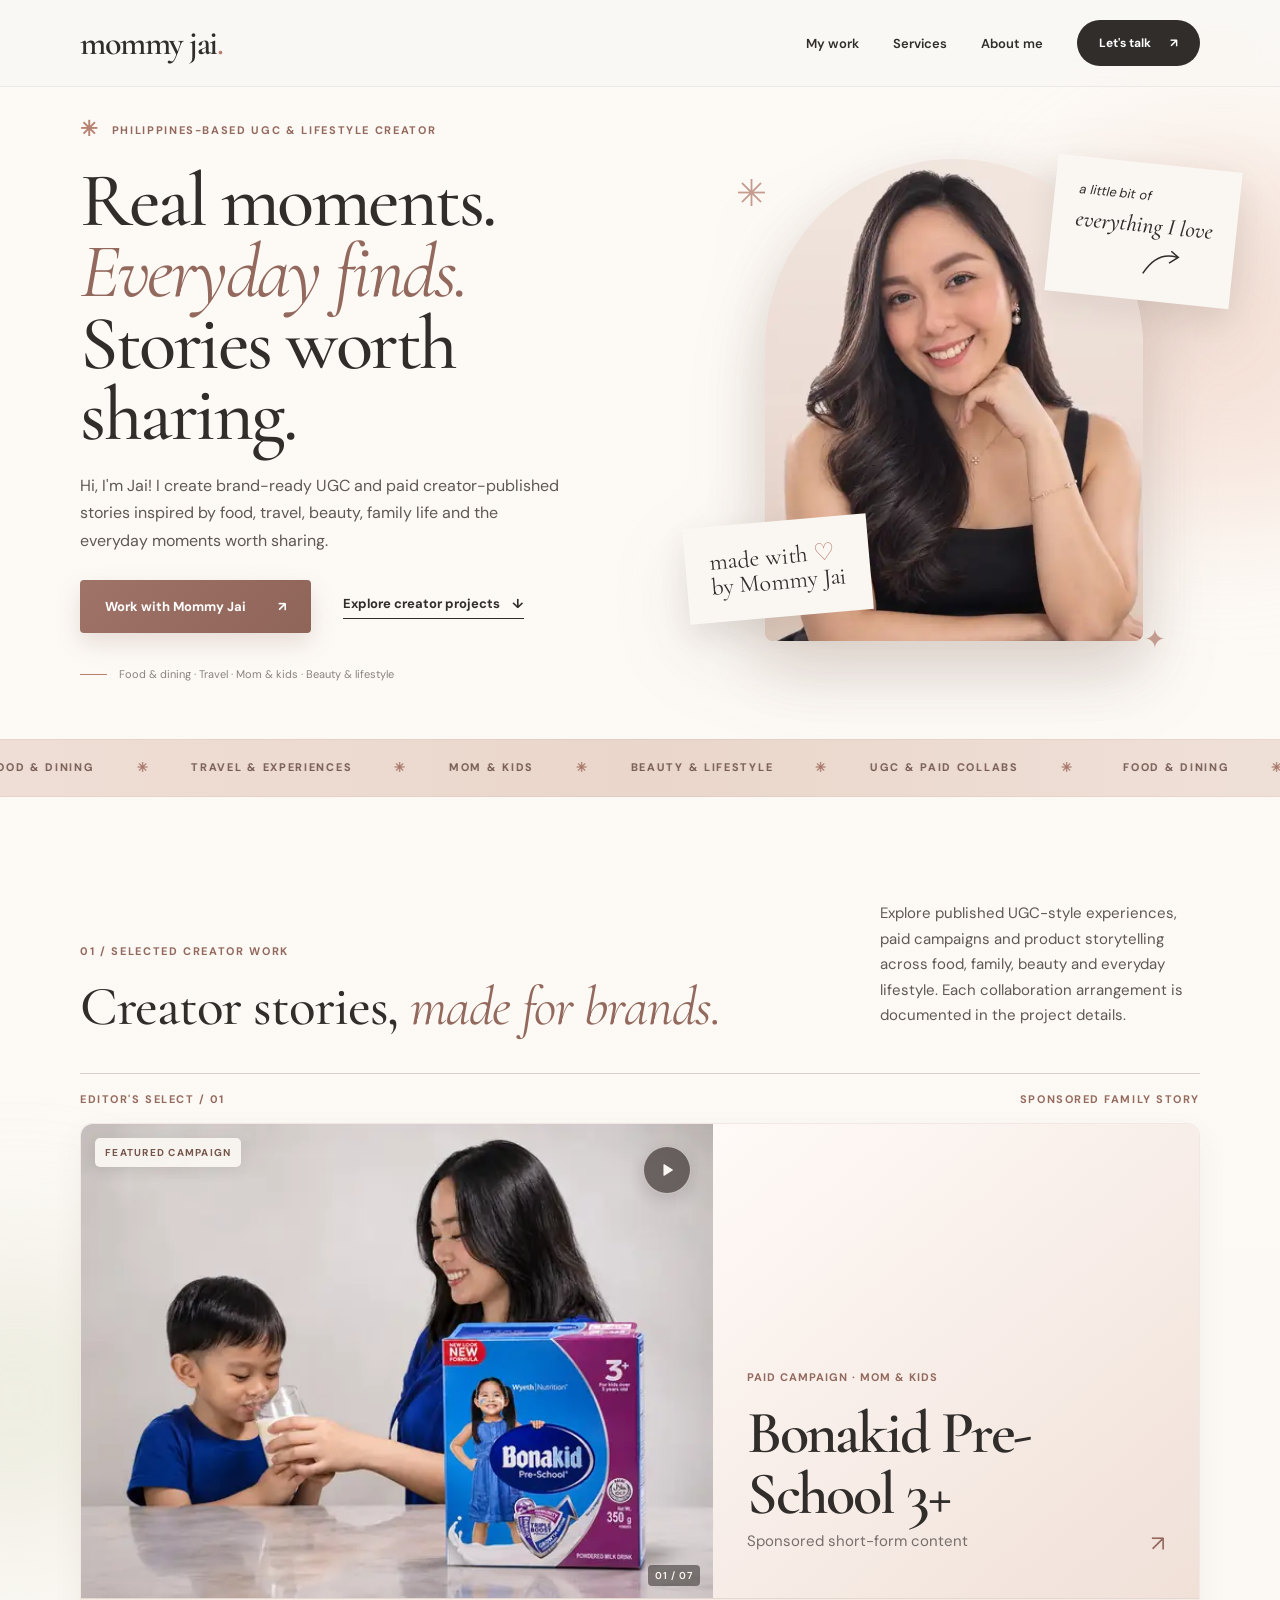
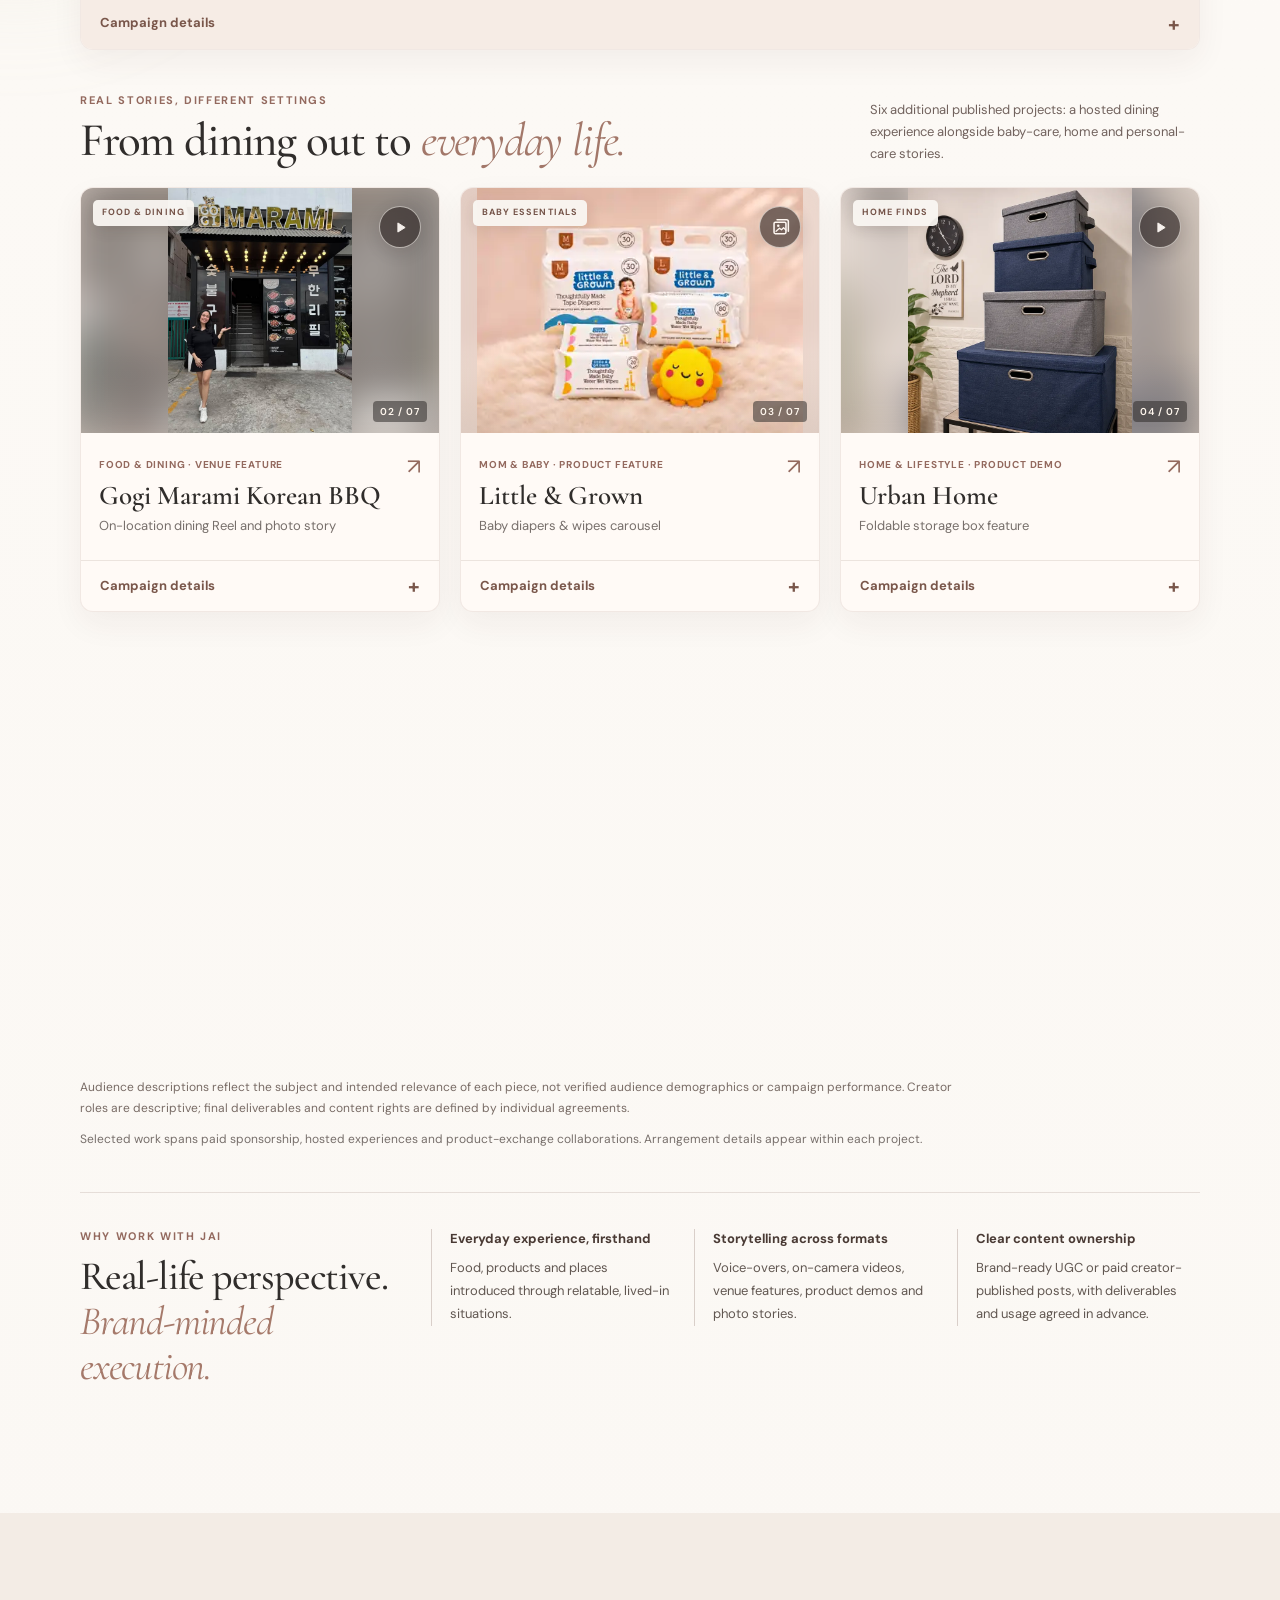
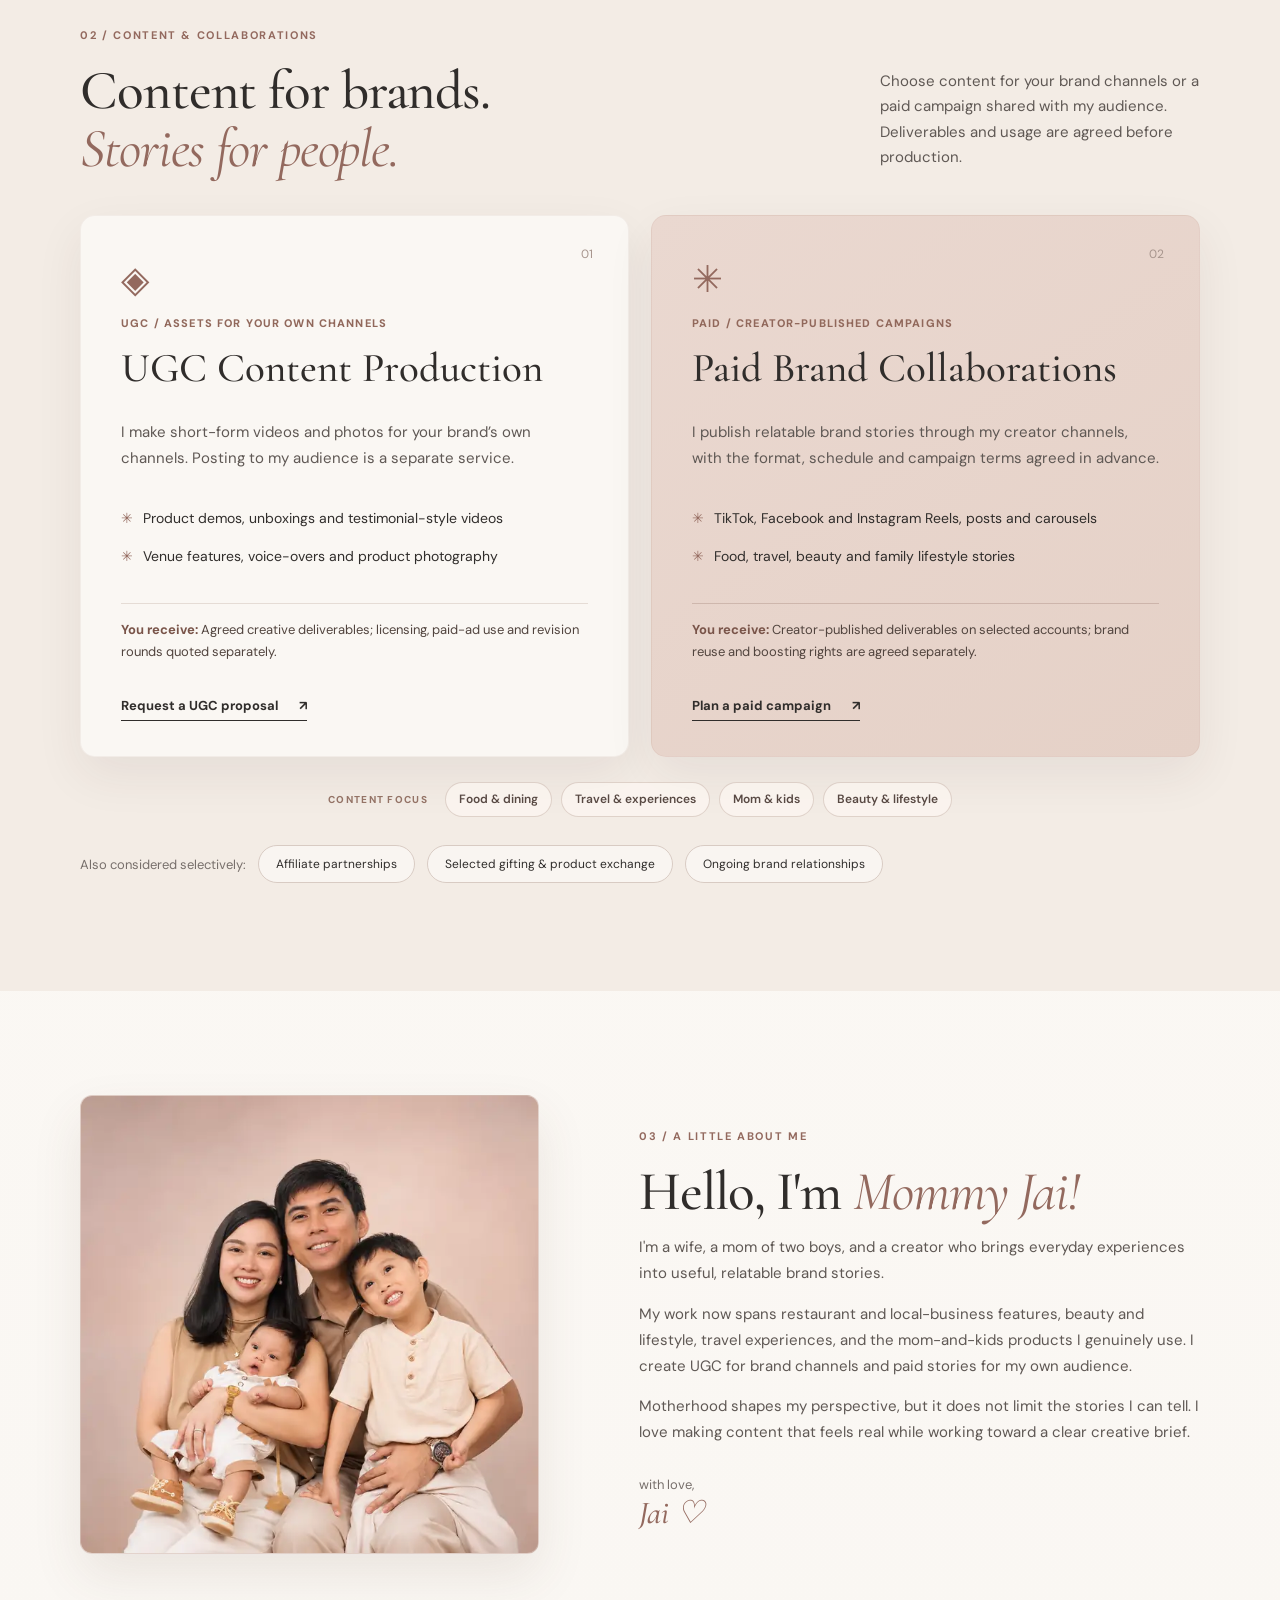
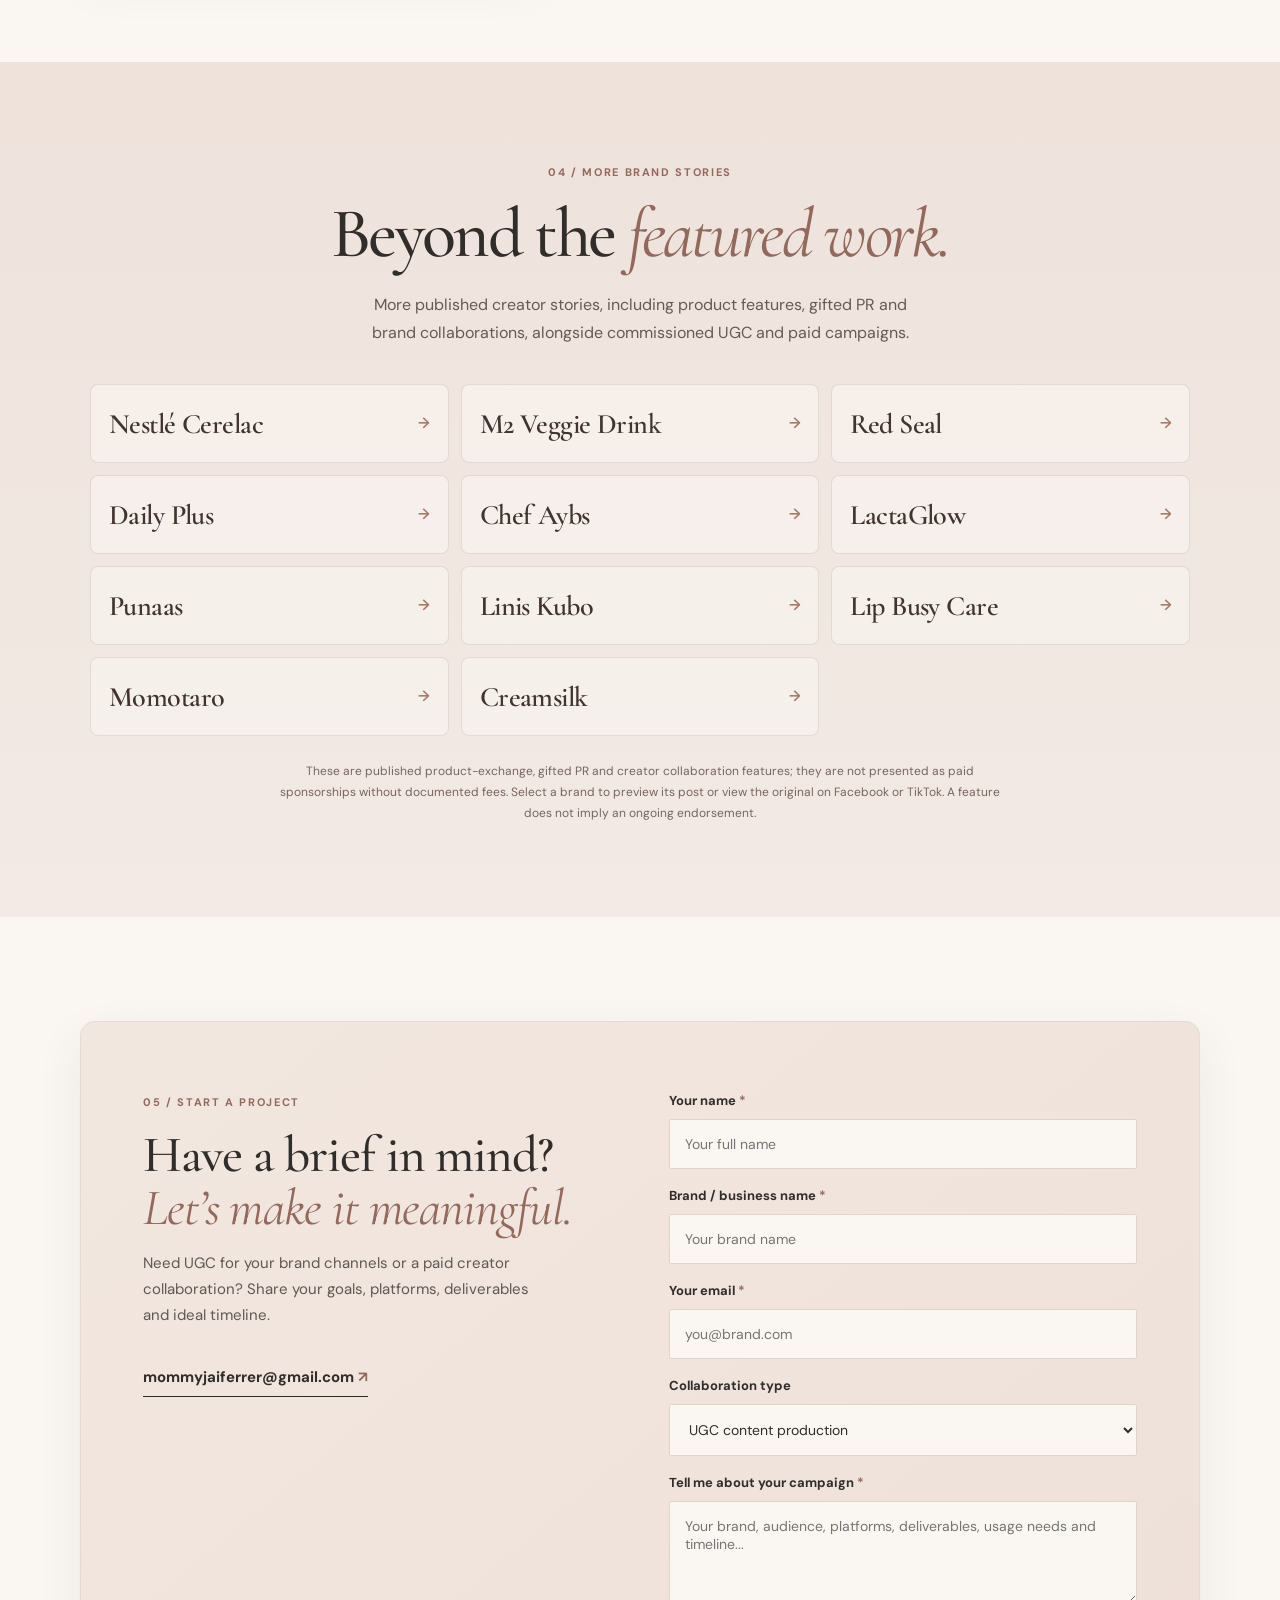
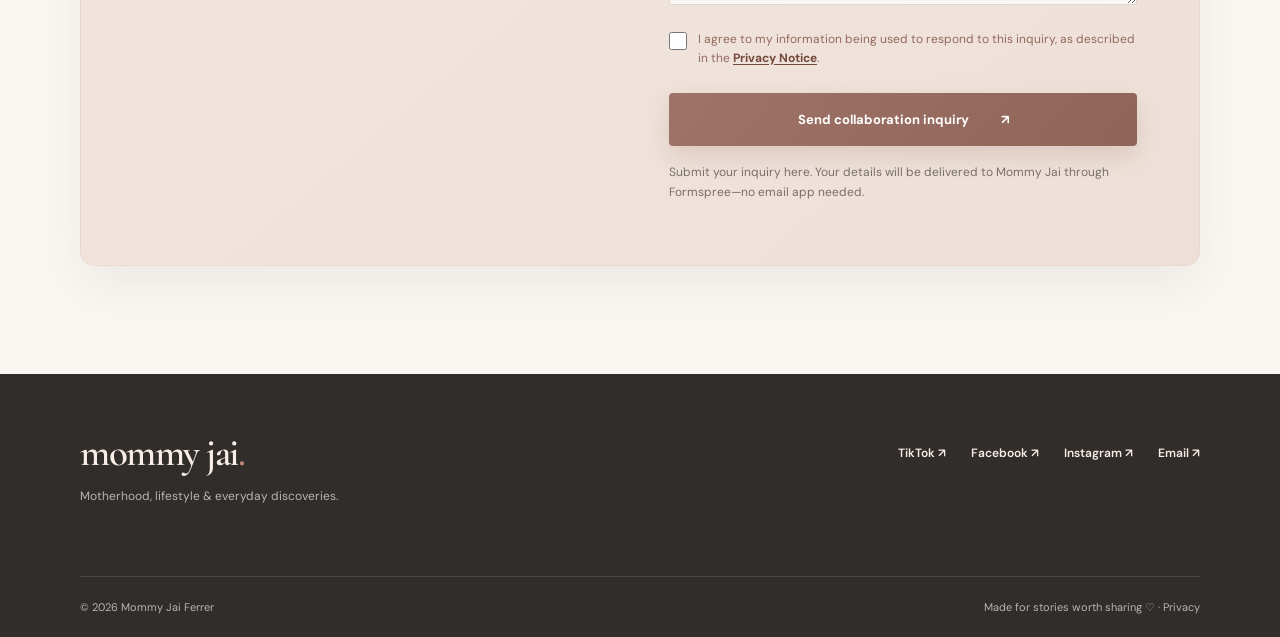
==== commit 01ae745e: "V4.8 refine mobile service scannability and compact inquiry action" ====
--- a/index.html
+++ b/index.html
@@ -6,7 +6,7 @@
   <meta name="theme-color" content="#faf7f3">
   <meta name="description" content="Mommy Jai Ferrer is a Philippines-based UGC and lifestyle creator producing brand-ready videos, food and travel stories, paid campaigns, and family-focused content.">
   <link rel="canonical" href="https://mommy-jai-portfolio.pages.dev/">
-  <meta name="robots" content="index, follow, max-image-preview:large">
+  <meta name="robots" content="noindex, nofollow">
   <meta property="og:type" content="website">
   <meta property="og:locale" content="en_PH">
   <meta property="og:site_name" content="Mommy Jai Ferrer">
@@ -59,8 +59,8 @@
   <link rel="preconnect" href="https://fonts.googleapis.com">
   <link rel="preconnect" href="https://fonts.gstatic.com" crossorigin>
   <link href="https://fonts.googleapis.com/css2?family=Cormorant+Garamond:wght@400;500;600&family=DM+Sans:wght@400;500;600;700&display=swap" rel="stylesheet">
-  <link rel="stylesheet" href="styles.css?v=4.7.0">
-  <script src="script.js?v=1.9.0" defer></script>
+  <link rel="stylesheet" href="styles.css?v=4.8.0-staging">
+  <script src="script.js?v=2.0.0-staging" defer></script>
   <script src="ticker.js?v=1.3.5" defer></script>
 </head>
 <body>
@@ -153,10 +153,10 @@
     </section>
 
     <section class="section services-section" id="services" aria-labelledby="services-title">
-      <div class="container"><div class="section-heading"><div><p class="kicker">02 / CONTENT & COLLABORATIONS</p><h2 id="services-title">Content for brands. <em>Stories for people.</em></h2></div><p>Choose assets created for your brand channels or a paid campaign published with my audience. We will agree on format, deliverables and usage before production.</p></div>
+      <div class="container"><div class="section-heading"><div><p class="kicker">02 / CONTENT & COLLABORATIONS</p><h2 id="services-title">Content for brands. <em>Stories for people.</em></h2></div><p>Choose content for your brand channels or a paid campaign shared with my audience. Deliverables and usage are agreed before production.</p></div>
       <div class="services-grid">
-        <article class="service-card service-ugc"><span class="service-index">01</span><div class="service-icon" aria-hidden="true">◈</div><p class="service-overline">UGC / ASSETS FOR YOUR OWN CHANNELS</p><h3>UGC Content Production</h3><p>I produce short-form videos and photos for your brand’s own channels, from product stories to on-location experiences. Posting to my own audience is a separate service.</p><ul><li>Product demos, unboxings and testimonial-style videos</li><li>Venue and lifestyle storytelling, including voice-over</li><li>Short-form social videos and product photography</li></ul><p class="service-distinction"><strong>You receive:</strong> Agreed creative deliverables; licensing, paid-ad use and revision rounds quoted separately.</p><a class="service-link" href="#contact">Request a UGC proposal <span aria-hidden="true">↗︎</span></a></article>
-        <article class="service-card alt service-sponsored"><span class="service-index">02</span><div class="service-icon" aria-hidden="true">✳︎</div><p class="service-overline">PAID / CREATOR-PUBLISHED CAMPAIGNS</p><h3>Paid Brand Collaborations</h3><p>I share authentic brand experiences and product stories through my creator channels, with the format, posting schedule and commercial terms defined together.</p><ul><li>TikTok, Facebook and Instagram creator-published content</li><li>Reels, posts and photo carousels</li><li>Food, travel, beauty and family lifestyle features</li></ul><p class="service-distinction"><strong>You receive:</strong> Creator-published deliverables on selected accounts; brand reuse and boosting rights are agreed separately.</p><a class="service-link" href="#contact">Plan a paid campaign <span aria-hidden="true">↗︎</span></a></article>
+        <article class="service-card service-ugc"><span class="service-index">01</span><div class="service-icon" aria-hidden="true">◈</div><p class="service-overline">UGC / ASSETS FOR YOUR OWN CHANNELS</p><h3>UGC Content Production</h3><p>I make short-form videos and photos for your brand’s own channels. Posting to my audience is a separate service.</p><ul><li>Product demos, unboxings and testimonial-style videos</li><li>Venue features, voice-overs and product photography</li></ul><p class="service-distinction"><strong>You receive:</strong> Agreed creative deliverables; licensing, paid-ad use and revision rounds quoted separately.</p><a class="service-link" href="#contact">Request a UGC proposal <span aria-hidden="true">↗︎</span></a></article>
+        <article class="service-card alt service-sponsored"><span class="service-index">02</span><div class="service-icon" aria-hidden="true">✳︎</div><p class="service-overline">PAID / CREATOR-PUBLISHED CAMPAIGNS</p><h3>Paid Brand Collaborations</h3><p>I publish relatable brand stories through my creator channels, with the format, schedule and campaign terms agreed in advance.</p><ul><li>TikTok, Facebook and Instagram Reels, posts and carousels</li><li>Food, travel, beauty and family lifestyle stories</li></ul><p class="service-distinction"><strong>You receive:</strong> Creator-published deliverables on selected accounts; brand reuse and boosting rights are agreed separately.</p><a class="service-link" href="#contact">Plan a paid campaign <span aria-hidden="true">↗︎</span></a></article>
       </div>
       <div class="creative-focus" aria-label="Creator specialty areas"><span class="creative-focus-label">CONTENT FOCUS</span><span>Food &amp; dining</span><span>Travel &amp; experiences</span><span>Mom &amp; kids</span><span>Beauty &amp; lifestyle</span></div>
       <div class="other-collabs">Also considered selectively: <span>Affiliate partnerships</span><span>Selected gifting & product exchange</span><span>Ongoing brand relationships</span></div>
@@ -252,9 +252,8 @@
       </nav>
     </div>
   </dialog>
-  <aside class="mobile-cta" id="mobile-cta" aria-label="Quick portfolio actions" aria-hidden="true" inert>
+  <aside class="mobile-cta" id="mobile-cta" aria-label="Quick collaboration inquiry" aria-hidden="true" inert>
     <a class="mobile-cta-primary" href="#contact"><span aria-hidden="true">✉︎</span> Let's Collaborate <span aria-hidden="true">↗︎</span></a>
-    <a class="mobile-cta-secondary" href="#work" aria-label="Explore featured work" title="Explore my work"><span aria-hidden="true">↗︎</span></a>
   </aside>
   <footer class="footer"><div class="container footer-row"><div><a class="wordmark footer-mark" href="#top">mommy jai<span>.</span></a><p>Motherhood, lifestyle & everyday discoveries.</p></div><div class="footer-links"><a href="https://www.tiktok.com/@jai_bentor" target="_blank" rel="noopener noreferrer">TikTok ↗︎</a><a href="https://www.facebook.com/mommy.jaiferrer" target="_blank" rel="noopener noreferrer">Facebook ↗︎</a><a href="https://www.instagram.com/jaaaiii_bentor" target="_blank" rel="noopener noreferrer">Instagram ↗︎</a><a href="mailto:mommyjaiferrer@gmail.com">Email ↗︎</a></div></div><div class="container footer-base"><span>© <span id="year">2026</span> Mommy Jai Ferrer</span><span>Made for stories worth sharing ♡ · <a href="/privacy">Privacy</a></span></div></footer>
 </body>
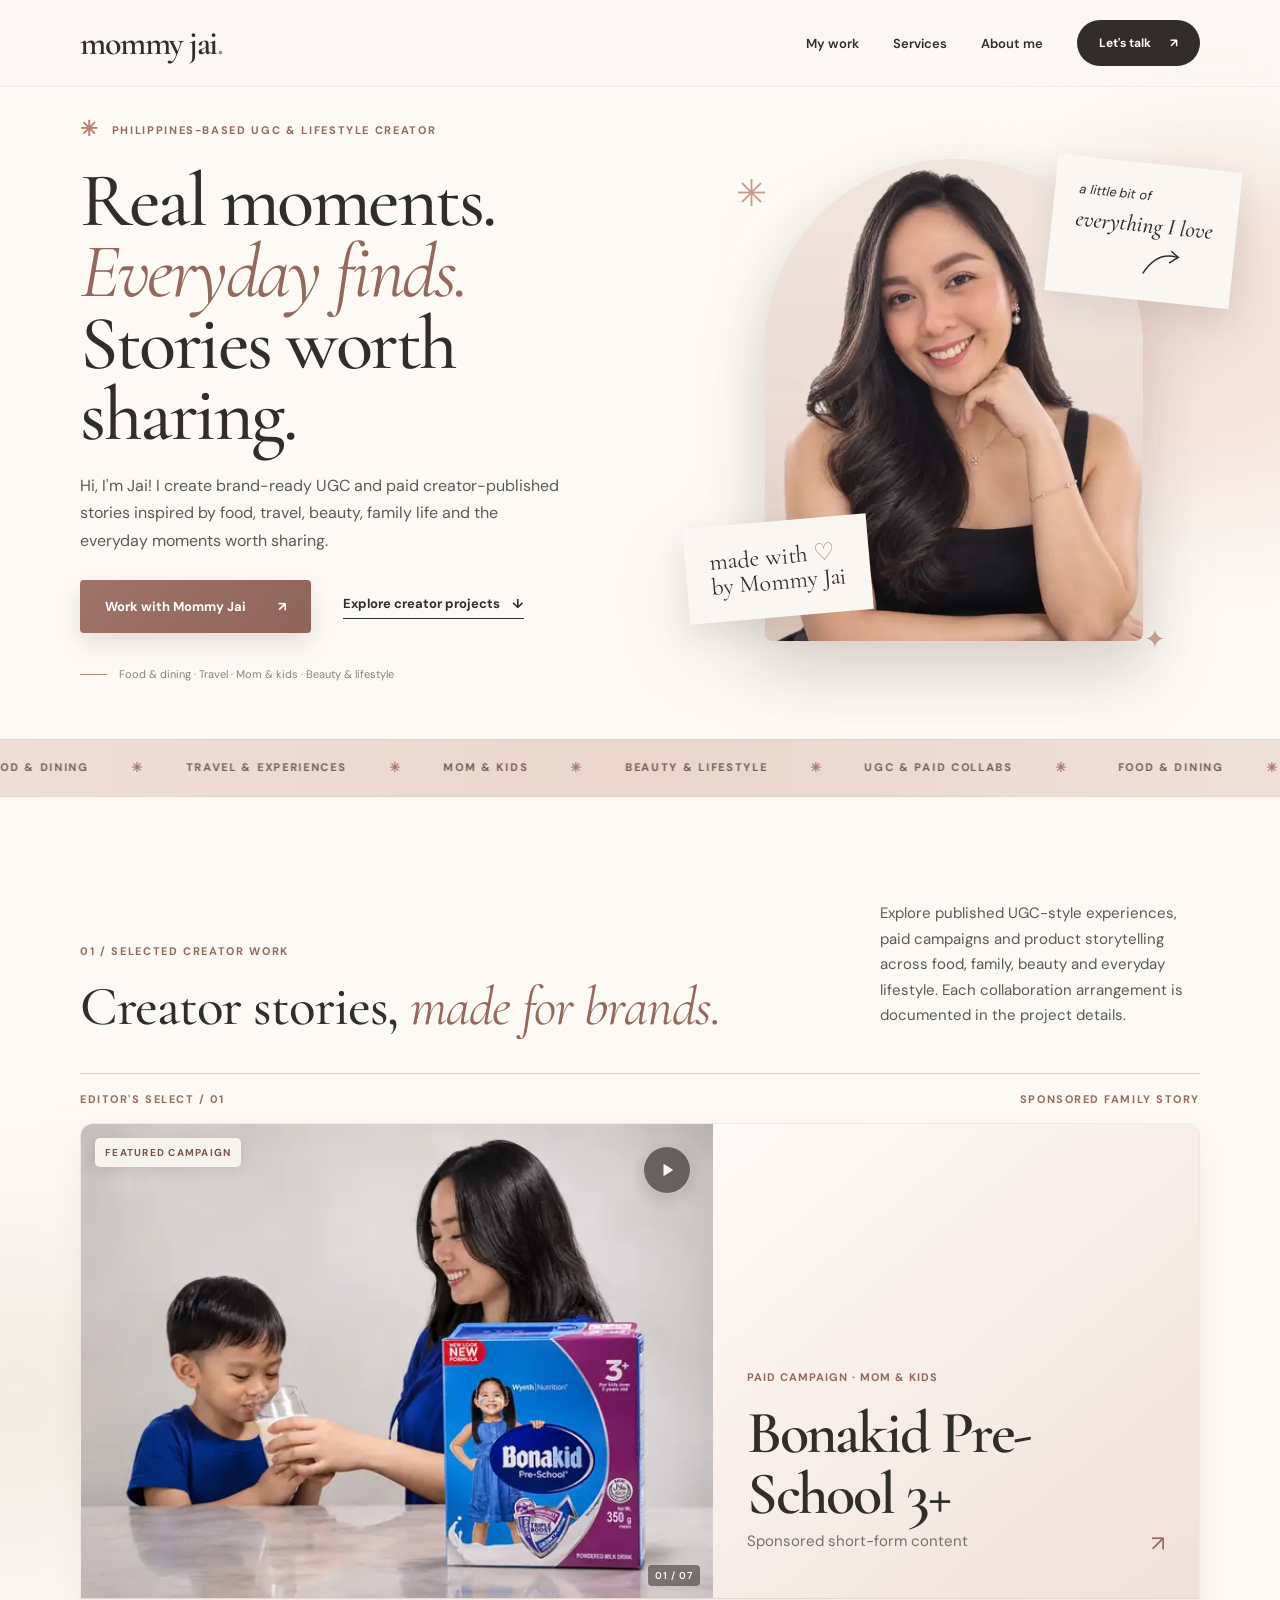
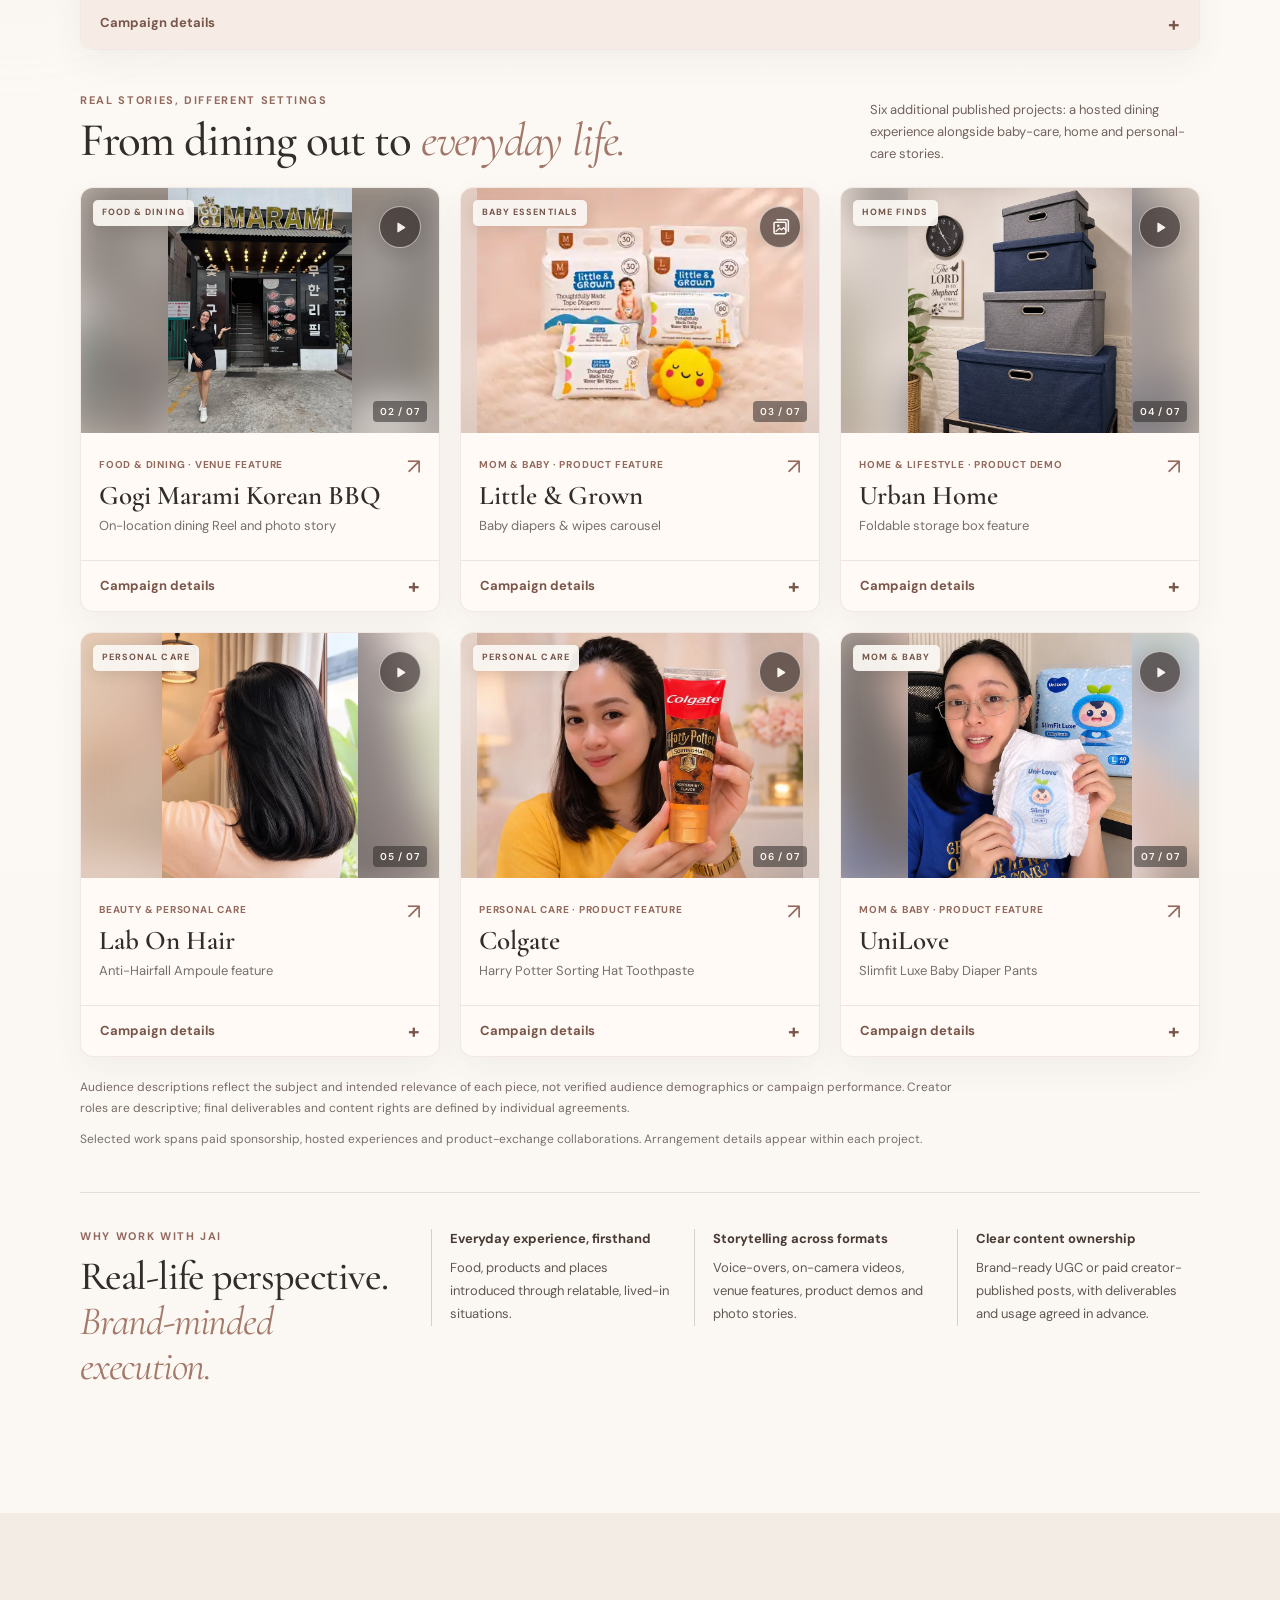
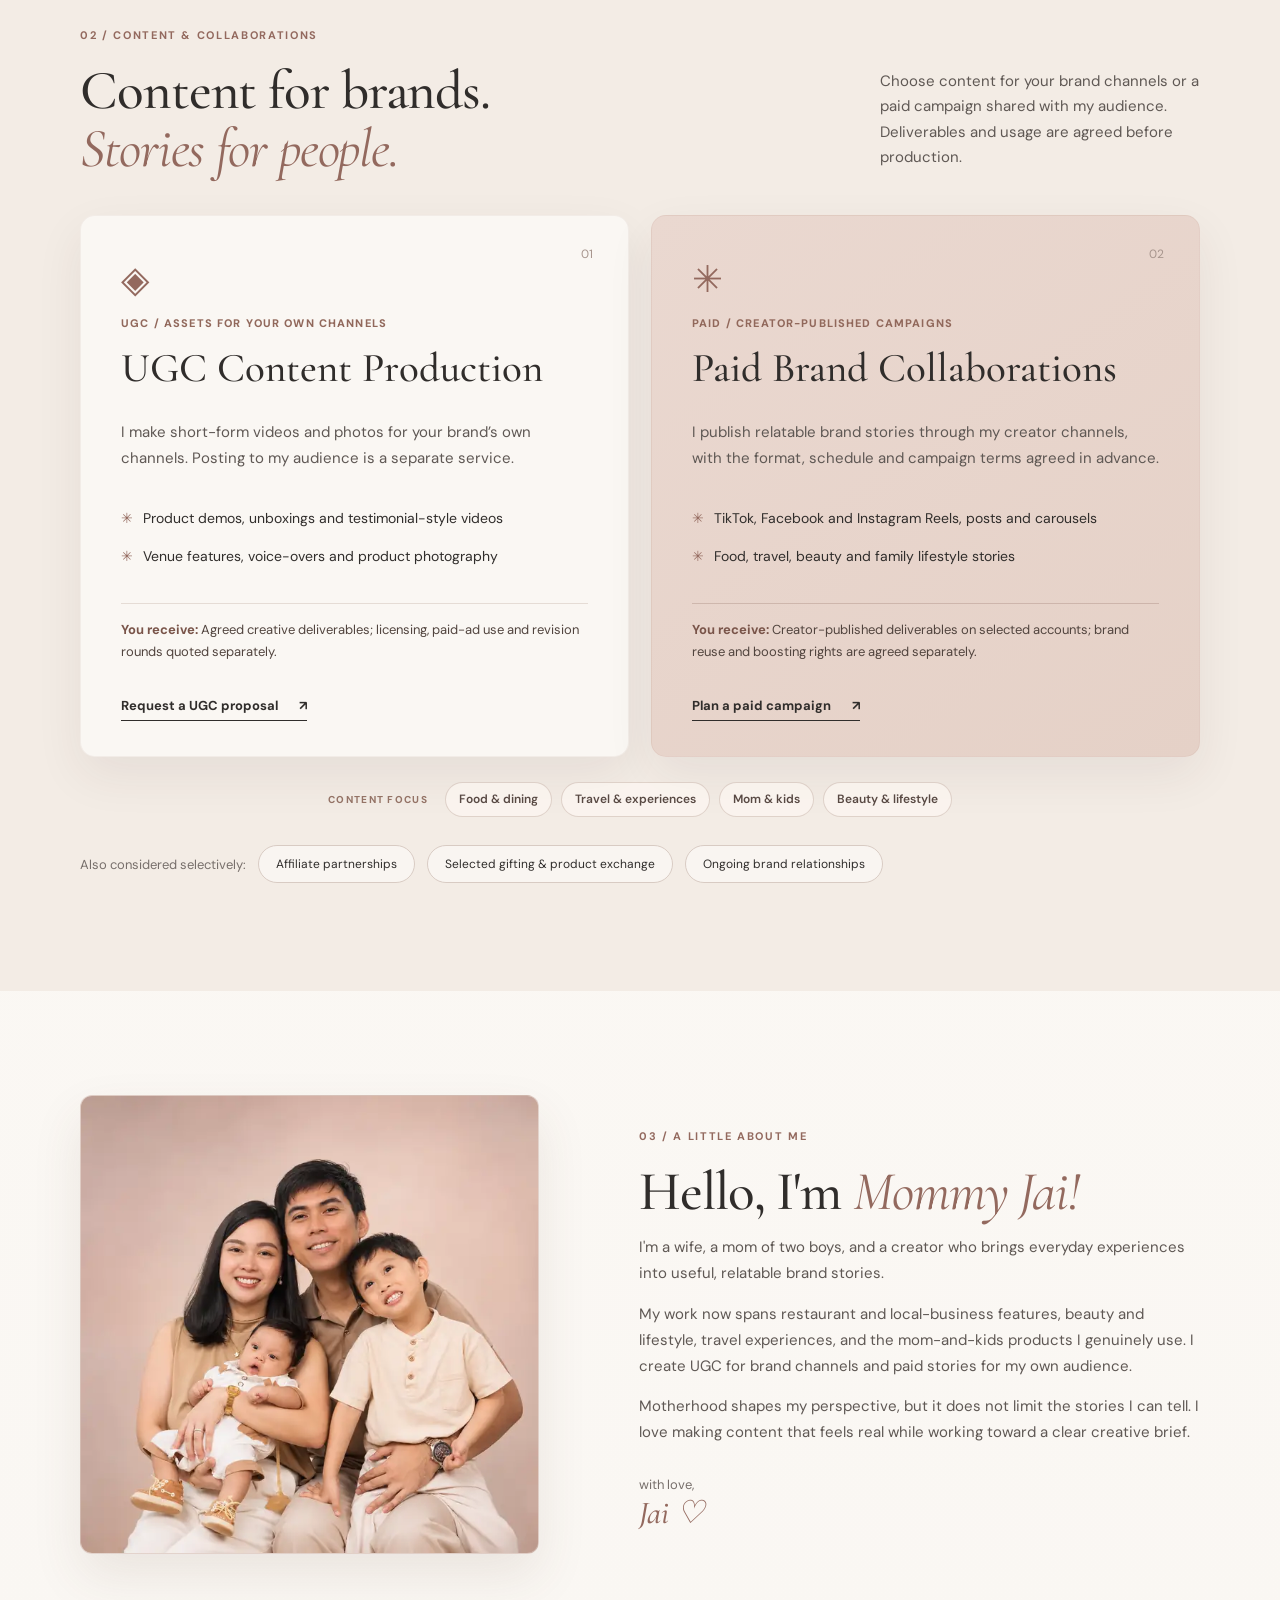
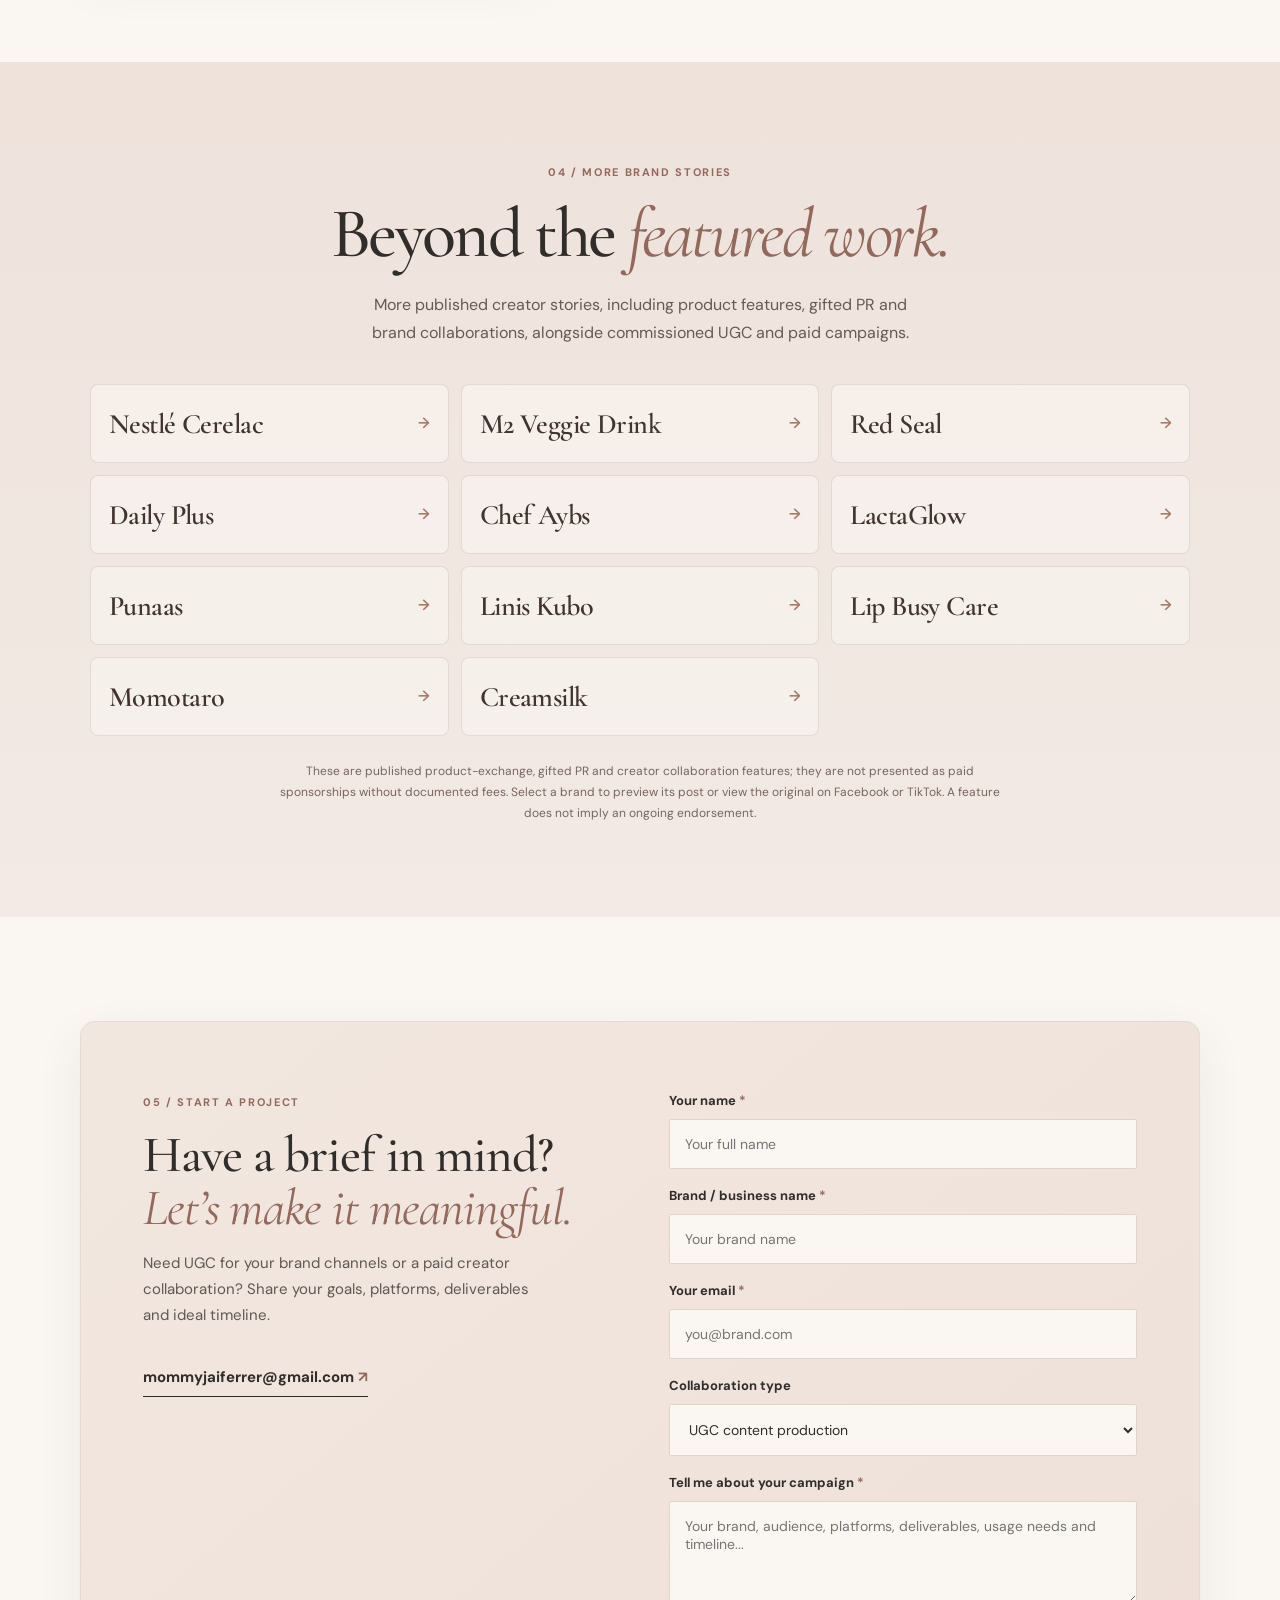
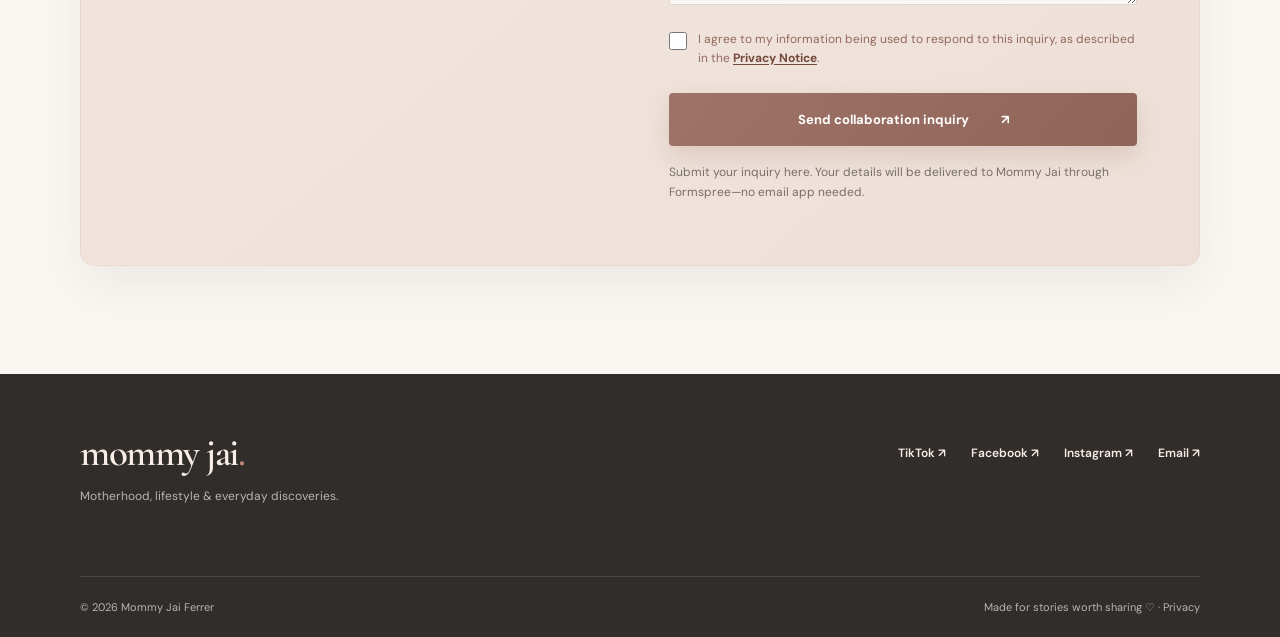
==== commit 5ec98893: "V4.8 reduce mobile inquiry pill visual footprint" ====
--- a/index.html
+++ b/index.html
@@ -253,7 +253,7 @@
     </div>
   </dialog>
   <aside class="mobile-cta" id="mobile-cta" aria-label="Quick collaboration inquiry" aria-hidden="true" inert>
-    <a class="mobile-cta-primary" href="#contact"><span aria-hidden="true">✉︎</span> Let's Collaborate <span aria-hidden="true">↗︎</span></a>
+    <a class="mobile-cta-primary" href="#contact">Let's Collaborate <span aria-hidden="true">↗︎</span></a>
   </aside>
   <footer class="footer"><div class="container footer-row"><div><a class="wordmark footer-mark" href="#top">mommy jai<span>.</span></a><p>Motherhood, lifestyle & everyday discoveries.</p></div><div class="footer-links"><a href="https://www.tiktok.com/@jai_bentor" target="_blank" rel="noopener noreferrer">TikTok ↗︎</a><a href="https://www.facebook.com/mommy.jaiferrer" target="_blank" rel="noopener noreferrer">Facebook ↗︎</a><a href="https://www.instagram.com/jaaaiii_bentor" target="_blank" rel="noopener noreferrer">Instagram ↗︎</a><a href="mailto:mommyjaiferrer@gmail.com">Email ↗︎</a></div></div><div class="container footer-base"><span>© <span id="year">2026</span> Mommy Jai Ferrer</span><span>Made for stories worth sharing ♡ · <a href="/privacy">Privacy</a></span></div></footer>
 </body>
--- a/styles.css
+++ b/styles.css
@@ -1554,3 +1554,116 @@
   .campaign-item:hover .work-art-photo img { translate:none!important;transform:none!important;transition:none!important }
   .campaign-viewer[open],.campaign-viewer[open]::backdrop { animation:none!important;translate:none!important }
 }
+
+
+/* V4.8 — Mobile UX Refinement.
+   Preserve editorial desktop and hero while improving clarity and conversion on phones. */
+@media (max-width: 540px) {
+  /* Give project photography and titles room to communicate at narrow widths. */
+  .work-grid.work-gallery {
+    grid-template-columns:minmax(0,1fr);
+    gap:16px;
+  }
+  .work-gallery .work-art {
+    height:clamp(228px,64vw,274px);
+    padding:0;
+  }
+  .work-gallery .card-info {
+    min-height:0;
+    padding:18px 20px 19px;
+  }
+  .work-gallery .card-info h3 {
+    font-size:clamp(27px,7vw,32px);
+    line-height:1.13;
+  }
+  .work-gallery .card-info p {
+    font-size:14px;
+    line-height:1.55;
+  }
+  .work-gallery .card-type {
+    font-size:11px;
+    line-height:1.5;
+    letter-spacing:.55px;
+  }
+  .work-gallery .work-art-photo .campaign-tag {
+    font-size:10px;
+    letter-spacing:.65px;
+    padding:7px 9px;
+  }
+  .work-gallery .work-art-photo .campaign-count {
+    font-size:10px;
+  }
+  .campaign-details {padding:0 19px}
+  .campaign-details summary {font-size:13px}
+  .campaign-facts dd {font-size:13px;line-height:1.6}
+  .campaign-gallery-heading>p {font-size:14px}
+}
+
+@media (min-width:541px) and (max-width:700px) {
+  /* Two-column cards have enough width here; keep their metadata legible. */
+  .work-gallery .card-type {font-size:11px;letter-spacing:.45px;line-height:1.5}
+  .work-gallery .card-info p {font-size:13px;line-height:1.55}
+  .campaign-details summary {font-size:13px}
+  .campaign-facts dd {font-size:13px}
+}
+
+@media (max-width:767px) {
+  /* One small action instead of a bottom navigation bar covering project content. */
+  .mobile-cta {
+    width:max-content;
+    max-width:calc(100vw - 26px);
+    left:auto;
+    right:max(12px, env(safe-area-inset-right));
+    bottom:calc(13px + env(safe-area-inset-bottom, 0px));
+    padding:4px;
+    gap:0;
+    align-items:center;
+    border-radius:999px;
+    background:rgba(250,247,243,.94);
+    box-shadow:0 9px 30px rgba(69,45,39,.15);
+    transform:translate3d(0,calc(100% + 26px),0);
+    transition:transform .26s cubic-bezier(.2,.75,.25,1),opacity .2s ease,visibility .2s ease;
+  }
+  .mobile-cta.is-visible {transform:translate3d(0,0,0)}
+  .mobile-cta a {
+    min-height:46px;
+    border-radius:999px;
+    font-size:13px;
+    letter-spacing:.01em;
+    line-height:1.2;
+  }
+  .mobile-cta-primary {
+    padding:0 17px;
+    gap:9px;
+    white-space:nowrap;
+  }
+  .mobile-cta-secondary {display:none}
+  /* Two distinct offers remain visible, but are faster to read on phones. */
+  .services-grid .service-card {
+    padding:29px 27px;
+  }
+  .services-grid .service-card > p:not(.service-overline):not(.service-distinction) {
+    font-size:14px;
+    line-height:1.65;
+  }
+  .services-grid .service-card li {
+    font-size:14px;
+    line-height:1.58;
+  }
+  .services-grid .service-distinction {
+    font-size:13px!important;
+    line-height:1.63!important;
+  }
+}
+@media (prefers-reduced-motion: no-preference) {
+  /* One-time reveals should support reading, not slow down rapid scrolling. */
+  .js-motion .reveal-item {
+    translate:0 14px;
+    transition-duration:.48s,.52s;
+  }
+  .js-motion .reveal-item.is-visible {translate:0 0}
+}
+@media (prefers-reduced-motion:reduce) {
+  .mobile-cta {transition:none!important}
+  .js-motion .reveal-item {translate:none!important;opacity:1!important}
+}
